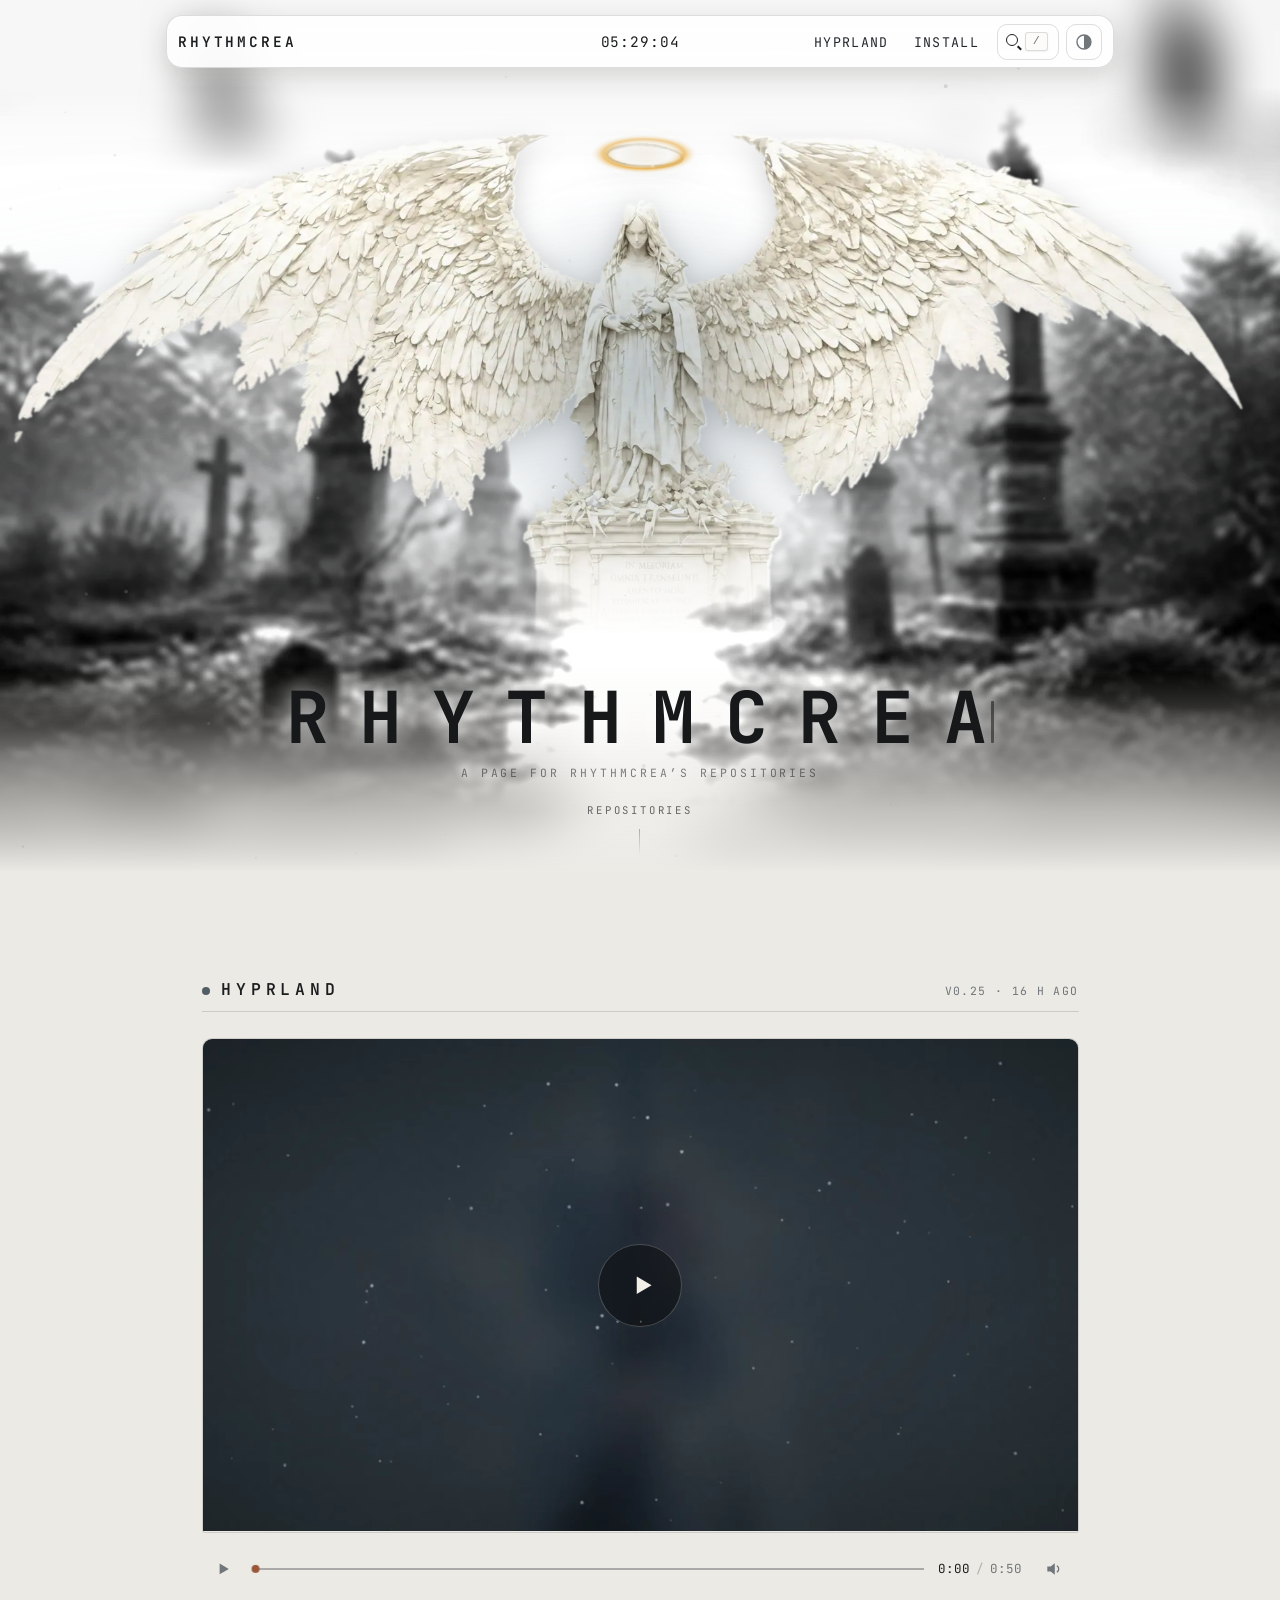
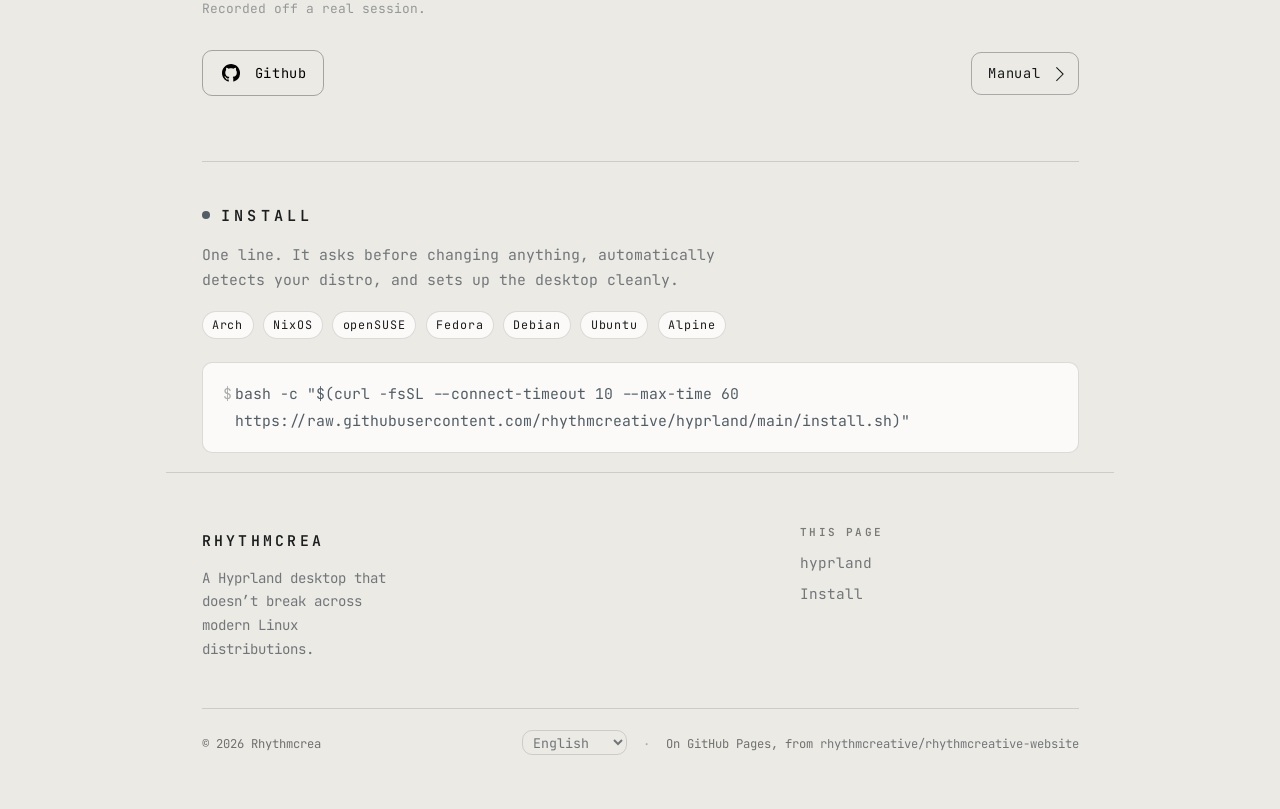
==== index.html @ deb6a38a "Configure completed roadmap milestones to initial Arch release multi-monitor rofi and quickshell" ====
<!doctype html>
<html lang="en">
<head>
<meta charset="utf-8">

<!-- Que se permite y que no, y por que.
     --
     Esta pagina no carga NADA de fuera: ni un pixel, ni una fuente, ni un
     analytics, ni un script de un tercero. Todo lo que necesita esta aqui. Por
     eso se puede cerrar del todo, que es lo que hace esta linea.

     connect-src es lo que mas hace, y antes era 'none': la pagina no podia llamar a
     nadie. Aunque alguien dejara un error manana y lograra meter codigo en ella, no
     podria mandarse tus datos ni hablar con una pagina de anuncios.

     AHORA NO ES 'none'. El buscador de Algolia necesita salir, asi que se ha abierto
     solo a los dos dominios de Algolia y no a '*'. Sigue sin poder hablar con nadie mas,
     y el unico dato que sale es lo que escribe quien esta buscando, y solo si busca.
     Lo demas —lo que se descarga, de donde— sigue siendo cero y sigue siendo de aqui.

     El script de arriba es el unico script en linea, y va con su huella, que es
     una suma del texto exacto. Si alguien anade otro script en linea, el
     navegador no lo ejecuta: no coincide. Los scripts de siempre, los de
     assets/, siguen entrando con 'self'.

     style-src lleva 'unsafe-inline' porque un par de colores de pywal se ponen
     con style="..." en linea. Es lo unico que se abre, y con lo que se abre no
     se puede ejecutar codigo: un color solo pinta. Si algun dia se ponen con
     JavaScript, esa palabra se puede quitar.

     frame-ancestors no esta porque en un <meta> el navegador lo ignora: solo
     cuenta en una cabecera HTTP, que en GitHub Pages no se puede poner. Lo de
     que nadie meta esta pagina en un iframe tiene que ir en la cabecera. -->
<!--
  connect-src estaba en 'none', que hacia que esta pagina no pudiera llamar a nadie:
  ni a un servidor de analiticas, ni a una fuente externa, ni a un buscador. Con el
  buscador de Algolia se ha abierto, pero solo a UN host: el exacto que usa el
  buscador, que se sabe porque el Application ID esta escrito en assets/buscador.js.

  Primero se puso con un comodin, *.algolia.net, para no depender de que alguien se
  acuerde de tocar la CSP al rellenar el ID. Con el ID ya puesto se ha cerrado al
  host solo. Estrecharlo no rompe nada —solo se usa ese— y deja menos sitios por los
  que pueda colarse algo, que es de lo que sirve una CSP.

  Lo que sale por esa puerta no es la pagina, es lo que escribe quien busca, y solo
  si busca. assets/buscador.js lo tiene escrito en su cabecera, sin rodeos.
-->
<meta http-equiv="Content-Security-Policy" content="default-src 'none'; script-src 'self' 'sha256-nAK7VnBp6G/vtc4ozdrEE5vGXXSnXOh21k8N/k3+oUQ='; style-src 'self' 'unsafe-inline'; img-src 'self' data:; media-src 'self'; font-src 'self'; connect-src https://0wwmdplf0w-dsn.algolia.net; form-action 'none'; base-uri 'none'; object-src 'none'">
<meta name="referrer" content="strict-origin-when-cross-origin">
<meta name="permissions-policy" content="camera=(), microphone=(), geolocation=(), payment=(), usb=(), interest-cohort=()">
<meta name="viewport" content="width=device-width, initial-scale=1, viewport-fit=cover">
<title>Rhythmcrea</title>
<meta name="description" content="RHYTHMCREA. A Hyprland desktop and everything that came out around it.">
<!-- color-scheme "dark light" no dice cual de los dos se esta usando, solo que
     los dos valen. El que vale es la propiedad CSS de mas abajo: --suelo ya lo
     lleva el cambio de tema. Con esto el navegador pinta las barras de scroll y
     los controles nativos del color que toca, que antes se quedaban oscuros con
     la pagina en blanco. -->
<meta name="color-scheme" content="dark light">
<meta name="theme-color" content="#0b0d0f">
<link rel="canonical" href="https://rhythmcrea.com/">

<!-- Para compartir el enlace. Sin esto, al mandar el enlace a Discord, Mastodon,
     Slack, Twitter o un correo no se ve NADA: ni titulo, ni texto, ni imagen.

     La URL tiene que ser ABSOLUTA. Una relativa no la resuelven.

     Estas cuatro estaban en el sitio de ejemplo del protocolo, y se dejaron asi a
     proposito hasta que se publico: mientras no hubiera dominio no habia que poner
     nada. Ya hay dominio, y por eso ya no hay ningun marcador de posicion en este
     fichero — si algum dia se busca esa cadena, tiene que dar cero resultados.

     La imagen la hace scripts/preparar-og.py con las capas de la portada, a
     1200x630, que es lo que piden los protocolos de compartir. No se descarga al
     abrir la pagina: los <meta> no son recursos, asi que no cuesta bytes. -->
<meta property="og:type"        content="website">
<meta property="og:site_name"   content="RHYTHMCREA">
<meta property="og:title"       content="RHYTHMCREA">
<meta property="og:description" content="A Hyprland desktop that doesn't break, and everything that came out around it.">
<meta property="og:url"         content="https://rhythmcrea.com/">
<meta property="og:image"       content="https://rhythmcrea.com/assets/og.jpg">
<meta property="og:image:width"  content="1200">
<meta property="og:image:height" content="630">
<meta property="og:image:alt"   content="A winged statue in a foggy cemetery, with the name RHYTHMCREA across it.">
<meta property="og:locale"      content="en">
<meta name="twitter:card"       content="summary_large_image">
<meta name="twitter:title"       content="RHYTHMCREA">
<meta name="twitter:description" content="A Hyprland desktop that doesn't break, and everything that came out around it.">
<meta name="twitter:image"      content="https://rhythmcrea.com/assets/og.jpg">
<!-- El angel es el elemento mas grande y el primero que se ve, y esta solo
     en el CSS: el navegador no lo descubre hasta que ha parseado la hoja, que
     va detras. Con la precarga empieza a bajar en cuanto ve la cabecera. -->
  <!-- El tema, ANTES de la hoja de estilos y antes de pintar.

       El script que aplica el tema estaba al final del body, con el resto. Eso
       significa que el navegador pinta primero la pagina en oscuro y luego la
       cambia a claro: un destello blanco en cada recarga de quien tenga el tema
       claro guardado, que es justo lo que se nota al recargar.

       Aqui, en la cabecera y sin esperar a la hoja, se lee la misma clave y se
       pone la misma clase en el elemento html. Cuatro lineas, ningun script
       externo, y es lo unico que hace falta para que no haya ni un fotograma en
       el tema equivocado.

       Va antes del <link> de la hoja a proposito: si el navegador ya tiene el CSS
       en cache, ponerlo despues seria lo mismo, pero si no lo tiene, este bloque
       se ejecuta mientras la hoja se descarga y gana. La clave y la clase tienen
       que coincidir con las de app.js; si se cambia una, hay que cambiar las dos. -->

<script>
  try {
    /* El tema, aqui en la cabecera y antes de la hoja, para que este puesto
       antes del primer pintado. Si no, hay un fotograma en el contrario en cada
       recarga, que es justo lo que se nota al recargar con el tema claro
       guardado.

       La estructura es la del script de omarchy.org, y lo que importa es el ORDEN
       de los pasos:

         1. LEER lo guardado, con su propio try. Puede fallar —modo privado, un
            iframe sin permisos, algun file://— y no debe arrastrar al resto.
         2. VALIDAR contra los tres valores buenos. Uno raro no vale: si se
            acepta, el boton puede acabar marcando un modo que el <html> no tiene,
            con la pagina clara y el boton diciendo "automatico".
         3. DECIDIR el color con matchMedia, que NO necesita almacenamiento. Este
            es el paso que antes no podia llegar a ejecutarse: la lectura del
            storage estaba dentro del mismo try que el resto, asi que si fallaba
            se iba todo y la pagina se quedaba sin tema puesto. Con el storage
            bloqueado, la pagina salia con el oscuro del CSS y el boton con el
            icono de automatico: dos verdades distintas en la misma pantalla.
         4. GUARDAR lo resuelto, con su propio try, para que la proxima carga y
            app.js esten de acuerdo.
         5. En el catch de fuera, un valor por defecto y no un comentario vacio. */
    var modo = "auto";
    try { modo = localStorage.getItem("rhythm-crea-tema"); } catch (e) { /* sin storage */ }
    if (["auto", "claro", "negro"].indexOf(modo) < 0) modo = "auto";

    var claro = modo === "claro"
             || (modo === "auto" && !!(window.matchMedia &&
                 matchMedia("(prefers-color-scheme: light)").matches));
    if (claro) document.documentElement.classList.add("claro");
    /* El modo va tambien como atributo. El icono del boton depende de los tres
       modos y con la clase sola no hay forma de distinguir "automatico en oscuro"
       de "negro elegido a mano": se ven igual pero se portan distinto. */
    document.documentElement.setAttribute("data-tema", modo);
    try { localStorage.setItem("rhythm-crea-tema", modo); } catch (e) { /* sin storage */ }

    /* El preload del angel. Se CREA aqui en vez de poner un <link> fijo, porque
       hay dos imagenes, una por tema, y un solo preload solo puede poner una: con
       la fija se descargaba siempre la oscura y en tema claro eran 120 KB que no
       se pintan mientras la que si se pinta llegaba tarde. El aviso del navegador
       lo decia —"preloaded but not used"—, que es como se encontro.

       Y al crearlo desde aqui, que va antes de la hoja, adelanta el angel: empieza
       a bajar mientras se descarga el CSS, en vez de despues. */
    try {
      if (!/manual(\.html)?$/.test(location.pathname)) {
        var a = document.createElement("link");
        a.rel = "preload"; a.as = "image"; a.fetchPriority = "high";
        a.href = claro ? "assets/angel-claro.webp" : "assets/angel-oscuro.webp";
        document.head.appendChild(a);
      }
    } catch (e) { /* sin DOM: el angel se pedira con la hoja */ }
    /* El diccionario del idioma, adelantado. Sin esto el fichero de la lengua
       no empieza a bajar hasta que i18n.js se ejecuta al final del <body>: con la
       red lenta se ve primero la pagina en ingles y luego el cambiazo. Creandolo
       aqui, que va antes de la hoja, baja en paralelo con el CSS y cuando i18n.js
       lo pide ya esta en cache.

       Solo si no es ingles: en ingles no hay fichero que traer, la pagina ya esta
       escrita en ingles. Y el valor se limpia con la misma expresion que usa
       i18n.js, para que un parametro raro no acabe en un href. La clave tiene que
       coincidir con la de i18n.js; si se cambia una, hay que cambiar las dos. */
    try {
      var mu = /[?&]lang=([a-zA-Z-]{2,5})/.exec(location.search || "");
      var ml = mu ? mu[1] : null;
      if (!ml) { try { ml = localStorage.getItem("rhythm-crea-idioma"); } catch (e) { /* sin storage */ } }
      if (ml && ml !== "en" && /^[a-z-]{2,5}$/.test(ml)) {
        var l = document.createElement("link");
        l.rel = "preload"; l.as = "script";
        l.href = "data/lang-" + ml + ".js";
        document.head.appendChild(l);
      }
    } catch (e) { /* sin DOM: el diccionario llegara cuando lo pida i18n.js */ }
  } catch (e) {
    /* Si ha petado algo de lo de arriba —que no deberia, porque cada paso va
       protegido por su propio try— el <html> se queda sin tema y la pagina sale
       con el del CSS, que es el oscuro. Se pone uno por defecto para que la pagina
       y el boton no acaben diciendo cosas distintas. */
    document.documentElement.setAttribute("data-tema", "auto");
  }
</script>
  <!-- El angel NO se precarga aqui sino en el script del tema, mas arriba. Hay
       dos imagenes, una por tema, y un solo preload solo puede poner una: con la
       fija se descargaba siempre la oscura y en tema claro eran 120 KB que no se
       pintan mientras la que si se pinta llegaba tarde. El script crea el link
       del que toca, y de paso lo adelanta a antes de la hoja. -->
  <!-- El poster del clip, precargado. Son 23 KB y es lo primero que deberia
       verse en la seccion de hyprland, pero hasta que el navegador decide
       pedirlo —que es cuando pinta el <video>— el hueco sale vacio.
       Medido el 2026-10-04 con la red a 400 kbit: entre que aparece el
       reproductor y que se ve el cartel pasan casi dos segundos de rectangulo
       vacio. Con el preload, el cartel esta ahi desde el principio.
       Sin fetchpriority a proposito: la portada compite por el ancho de banda
       con el angel y con la hoja, y este no es el elemento mas importante de
       la pagina. Es el segundo. -->
  <link rel="preload" as="image" href="assets/hyprland-poster.webp">
  <link rel="preload" as="font" href="assets/fuentes/jetbrains-var.woff2" type="font/woff2" crossorigin>
<link rel="stylesheet" href="assets/style.css">
<link rel="stylesheet" href="assets/buscador.css">
<!-- El icono de la pestana. Es el halo de la cabeza del angel, que es el motivo
     que la pagina ya comparte con la barra: un anillo de oxido sobre el suelo
     oscuro. Antes era un punto suelto, que era un placeholder de los primeros
     dias y no significaba nada.

     Va en un data URI y no en un fichero aparte para no pedir una peticion mas:
     el icono se ve en la pestana antes de que la pagina haya descargado nada, y
     a 16 px un SVG se lee mejor que un PNG de 16. Probado a 16 y a 32 px con
     rsvg-convert. -->
<link rel="icon" href="data:image/svg+xml,%3Csvg xmlns='http://www.w3.org/2000/svg' viewBox='0 0 32 32'%3E%3Crect width='32' height='32' rx='9' fill='%230b0d0f'/%3E%3Ccircle cx='16' cy='16' r='8' fill='none' stroke='%23ba5f44' stroke-width='4.5'/%3E%3C/svg%3E">
</head>
<body>
<div class="linea-progreso" id="linea-progreso" aria-hidden="true"></div>

<!-- Enlace de salto. Es lo primero que hay en el DOM y esta oculto hasta que le
     llega el foco por el teclado, que es justo cuando hace falta: saltar la barra
     y el angel entero para llegar al contenido. En un movil con barra fija encima
     del todo, el tabulador se para en cuatro cosas que no llevan a ninguna parte
     antes de llegar a nada util. -->
<a class="saltar" href="#contenido">Skip to content</a>

<!-- La barra. -->
<div class="barra-z">
  <!-- Tres zonas: el nombre a la izquierda y solo, el reloj en el medio, los
       enlaces a la derecha. El reloj va en una columna propia del grid para que
       quede centrado de verdad, y no "mas o menos" centrado segun lo que
       mida cada lado. -->
  <div class="isla" tabindex="0" aria-label="Navigation">
    <div class="izq">
      <a class="rotulo rotulo-enlace" href="#campo">Rhythmcrea</a>
    </div>
    <span class="reloj" id="reloj">--:--:--</span>
    <!-- La zona derecha: los enlaces y el interruptor. Van en un div porque el
         grid de la barra es de tres columnas (1fr auto 1fr) y el reloj tiene que
         seguir cayendo en la del medio. Con el boton como cuarto hijo suelto, el
         reloj se desplazaba de sitio.

         Y el boto va FUERA del nav a proposito: dentro, el display:none que el nav
         recibe por debajo de 620 px se lo llevaba por delante, y en un movil no
         habia forma de cambiar de tema. -->
    <div class="der">
      <nav>
        <a href="#hyprland">hyprland</a>
        <a href="#instalar">install</a>
      </nav>
      <button class="interruptor" id="interruptor" type="button"
              aria-pressed="false" title="Switch to the light theme">
        <!-- Iconos del mismo set, para que pesen lo mismo. El de la luna que
             habia antes no estaba centrado en su caja de 24x24: la dibujaba
             descentrada, y con el contenedor centrado se notaba el medio pixel
             de desvio. -->
        <!-- El icono del modo automatico: un circulo con medio relleno, el signo
             clasico de "contraste". Es el mismo trazo que los otros dos —1.7 de
             grosor, sin relleno, extremos redondos— para que los tres pesen lo
             mismo al girar. Va el primero porque es el estado por defecto. -->
        <svg class="ic ic-auto" viewBox="0 0 24 24" aria-hidden="true"
             fill="none" stroke="currentColor" stroke-width="1.7"
             stroke-linecap="round" stroke-linejoin="round">
          <circle cx="12" cy="12" r="8.4"/>
          <path d="M12 3.6a8.4 8.4 0 0 1 0 16.8Z" fill="currentColor" stroke="none"/>
        </svg>
        <svg class="ic ic-luna" viewBox="0 0 24 24" aria-hidden="true"
             fill="none" stroke="currentColor" stroke-width="1.7"
             stroke-linecap="round" stroke-linejoin="round">
          <path d="M12 3a6 6 0 0 0 9 9 9 9 0 1 1-9-9Z"/>
        </svg>
        <svg class="ic ic-sol" viewBox="0 0 24 24" aria-hidden="true"
             fill="none" stroke="currentColor" stroke-width="1.7"
             stroke-linecap="round" stroke-linejoin="round">
          <circle cx="12" cy="12" r="4"/>
          <path d="M12 2v2M12 20v2M4.93 4.93l1.41 1.41M17.66 17.66l1.41 1.41
                   M2 12h2M20 12h2M6.34 17.66l-1.41 1.41M19.07 4.93l-1.41 1.41"/>
        </svg>
        <span class="sr">Switch theme</span>
      </button>
    </div>
  </div>
</div>

<main id="contenido">

<!-- El campo: la foto deshecha en capas que se mueven a distinta velocidad. -->
<section class="campo" id="campo">
  <div class="escena" id="escena">
    <div class="respaldo" aria-hidden="true"></div>
    <!-- Las cuatro capas dentro de una caja. La caja es JUSTO el rectangulo de
         la foto, y su mascara se lleva los doce pixeles de arriba y de abajo, con
         lo que la foto no corta en seco contra el respaldo, que esta
         desenfocado y va mas claro. -->
    <div class="capas" id="capas">
      <div class="capa fondo"    data-hondo="0.6"></div>
      <div class="capa angel"    data-hondo="1.5"></div>
      <!-- El aro, en su propia imagen y solo con la parte del anillo: es lo que
           se enciende al pinchar. Va con data-hondo 1.5, el mismo que el angel,
           para que se mueva pegado a la cabeza y no se quede mientras las capas
           de al lado se separan. Lo hace scripts/preparar-angel.py. -->
      <div class="capa aro"      data-hondo="1.5"></div>
      <div class="capa velo"     data-hondo="3.4"></div>
      <div class="capa frente"   data-hondo="5.2"></div>
    </div>
    <div class="halo" id="halo" aria-hidden="true"></div>
    <div class="luz"   id="luz"  aria-hidden="true"></div>
    <canvas class="motas" id="motas" aria-hidden="true"></canvas>
  </div>

  <div class="cartel">
    <!-- El cursor va DENTRO del h1 y no al lado. Es lo que hace omarchy.org con su
         wordmark, y no es un detalle: un cursor pegado al final del texto es la
         señal de que la pagina se esta "escribiendo", y si va fuera del titular se
         lee como un adorno suelto. aria-hidden porque no aporta nada a quien no lo
         ve: el nombre ya esta entero en el h1 para el lector de pantalla.
         Con prefers-reduced-motion el CSS lo quita entero (display: none), y con
         el reduced-motion del sistema el cursor es justo lo primero que sobra. -->
    <h1 class="nombre">RHYTHMCREA<span class="cursor" aria-hidden="true"></span></h1>
    <p class="bajo">a page for rhythmcrea&#8217;s repositories</p>
    <button class="bajar" id="bajar" type="button">repositories <i></i></button>
  </div>
</section>

<!-- Hyprland. Lo unico que hay, con su seccion entera. -->
<section class="cola seccion" id="hyprland">
  <div id="hyprland-caja">
<div class="cabecera-seccion"><span class="punto-mini"></span><h2>hyprland</h2><span class="meta">v0.25  ·  16 h ago</span></div><figure class="clip"><div class="escena-clip"><video id="clip-hyprland" width="1280" height="720" poster="assets/hyprland-poster.webp" preload="none" playsinline  data-desde="5" loop aria-label="hyprland, the desktop"><source data-src="assets/hyprland-demo.webm" type="video/webm"><source data-src="assets/hyprland-demo.mp4" type="video/mp4">This browser cannot play the clip. It is 50 seconds of the desktop: the launcher, the control centre and the end.</video><button class="clip-play" type="button" data-play="clip-hyprland" aria-label="Reproducir el clip"><svg viewBox="0 0 24 24" aria-hidden="true"><path d="M8 5.5v13l11-6.5-11-6.5Z" fill="currentColor"/></svg></button></div><div class="clip-barra"><button class="clip-btn" type="button" data-accion="play" aria-label="Reproducir"><svg viewBox="0 0 24 24" aria-hidden="true" class="ico-play"><path d="M8 5.5v13l11-6.5-11-6.5Z" fill="currentColor"/></svg><svg viewBox="0 0 24 24" aria-hidden="true" class="ico-pausa"><path d="M8 5h3v14H8zM13 5h3v14h-3z" fill="currentColor"/></svg></button><div class="clip-pista" role="slider" tabindex="0" aria-label="Posicion" aria-valuemin="0" aria-valuemax="100" aria-valuenow="0"><span class="clip-barra-rota"></span><span class="clip-mando"></span></div><span class="clip-tiempo"><b class="clip-actual">0:00</b><i>/</i><span class="clip-total">--:--</span></span><div class="clip-vol"><button class="clip-btn" type="button" data-accion="mute" aria-label="Quitar el sonido"><svg viewBox="0 0 24 24" aria-hidden="true" class="ico-son"><path d="M4 9v6h4l5 4V5L8 9H4Z" fill="currentColor"/><path d="M16 8.5a4.5 4.5 0 0 1 0 7" fill="none" stroke="currentColor" stroke-width="1.6" stroke-linecap="round"/></svg><svg viewBox="0 0 24 24" aria-hidden="true" class="ico-mudo"><path d="M4 9v6h4l5 4V5L8 9H4Z" fill="currentColor"/><path d="m16 9 5 6M21 9l-5 6" stroke="currentColor" stroke-width="1.6" stroke-linecap="round"/></svg></button><div class="clip-pista clip-vol-pista" role="slider" tabindex="0" aria-label="Volumen" aria-valuemin="0" aria-valuemax="100" aria-valuenow="100"><span class="clip-barra-rota"></span><span class="clip-mando"></span></div></div></div><figcaption class="nota-dato">Recorded off a real session.</figcaption></figure><div class="acciones-seccion"><a class="b b-gh" href="https://github.com/rhythmcreative/hyprland" target="_blank" rel="noopener"><span class="marca" aria-hidden="true"><svg viewBox="0 0 16 16" fill="currentColor"><path d="M8 0C3.58 0 0 3.58 0 8c0 3.54 2.29 6.53 5.47 7.59.4.07.55-.17.55-.38 0-.19-.01-.82-.01-1.49-2.01.37-2.53-.49-2.69-.94-.09-.23-.48-.94-.82-1.13-.28-.15-.68-.52-.01-.53.63-.01 1.08.58 1.23.82.72 1.21 1.87.87 2.33.66.07-.52.28-.87.51-1.07-1.78-.2-3.64-.89-3.64-3.95 0-.87.31-1.59.82-2.15-.08-.2-.36-1.02.08-2.12 0 0 .67-.21 2.2.82.64-.18 1.32-.27 2-.27s1.36.09 2 .27c1.53-1.04 2.2-.82 2.2-.82.44 1.1.16 1.92.08 2.12.51.56.82 1.27.82 2.15 0 3.07-1.87 3.75-3.65 3.95.29.25.54.73.54 1.48 0 1.07-.01 1.93-.01 2.2 0 .21.15.46.55.38A8.01 8.01 0 0 0 16 8c0-4.42-3.58-8-8-8Z"/></svg></span>Github</a><a class="b b-flecha" href="manual.html"><span>Manual</span><i aria-hidden="true"></i></a></div><div class="instalar" id="instalar"><h3 class="instalar-titulo">Install</h3><p class="instalar-texto">One line. It asks before changing anything, automatically detects your distro, and sets up the desktop cleanly.</p><div class="distros-soportadas" aria-label="Supported distributions"><span class="chip-distro">Arch</span><span class="chip-distro">NixOS</span><span class="chip-distro">openSUSE</span><span class="chip-distro">Fedora</span><span class="chip-distro">Debian</span><span class="chip-distro">Ubuntu</span><span class="chip-distro">Alpine</span></div><div class="comando instalar-cmd"><code>bash -c &quot;$(curl -fsSL --connect-timeout 10 --max-time 60 https://raw.githubusercontent.com/rhythmcreative/hyprland/main/install.sh)&quot;</code><button class="copiar" type="button" data-copiar="bash -c &quot;$(curl -fsSL --connect-timeout 10 --max-time 60 https://raw.githubusercontent.com/rhythmcreative/hyprland/main/install.sh)&quot;">copy</button></div></div>
  </div>








</section>

</main>

<!-- El pie es el menu. En la barra solo caben cuatro cosas, y en un movil
     caben dos: sin esto, en el movil no habia ninguna manera de llegar a
     ningun sitio. Aqui esta todo, siempre. -->
<footer class="cola pie-menu" id="fuera">
  <div class="marca-menu">
    <a class="rotulo-menu" href="#campo">Rhythmcrea</a>
    <p>A Hyprland desktop that doesn&#8217;t break across modern Linux distributions.</p>
  </div>

  <!-- Esta pagina. Solo lo que hay dentro: hyprland, que es donde esta el
       reproductor y los botones, y Install, que es la unica salida de la
       pagina hacia fuera. Se quito el enlace "top", que estaba de mas: el logo de
       arriba ya hace eso, y volver al principio desde el final es pulsar Inicio. -->
  <nav class="col-menu" aria-label="This page">
    <h3>THIS PAGE</h3>
    <a href="#hyprland">hyprland</a>
    <a href="https://github.com/rhythmcreative/hyprland" target="_blank" rel="noopener">Install</a>
  </nav>



    <!-- La linea de abajo: el copyright a la izquierda y de donde sale la pagina a
         la derecha. Los dos lados van en el mismo <div> y el space-between del flex
         los separa, asi que no hacen falta clases ni columnas para ponerlos a su
         sitio.

         Lo de "On GitHub Pages, from rhythmcreative/rhythmcreative-website" es de
         donde sale de verdad: el sitio es estatico, lo compila GitHub Pages, y el
         repo esta abierto. Va aqui y no en la columna de la marca porque es de
         donde viene, no del autor.

         El repo se llama `rhythmcreative-website` y no `rhythm-site`. Lo segundo es
         el nombre de la carpeta de este ordenador, que no tiene nada que ver: el
         enlace va al repo de verdad, y por eso el texto va con el nombre entero y
         no con una abreviatura.

         El bloque de creditos de antes, "Static files, no build, no framework.
         Served by GitHub Pages.", no vuelve: decia casi lo mismo dos veces, y esta
         linea ya lo dice. -->
    <div class="pie-fin">
      <span class="pie-fin-izq">&copy; 2026 Rhythmcrea</span>
      <span class="pie-fin-der"><span id="idiomas" class="idiomas"></span> <span class="idiomas-sep">·</span> On GitHub Pages, from <a href="https://github.com/rhythmcreative/rhythmcreative-website" target="_blank" rel="noopener">rhythmcreative/rhythmcreative-website</a></span>
    </div>
</footer>

<script src="data/github.js" defer></script>
<script src="assets/hyprland.js" defer></script>
<script src="assets/capa-datos.js" defer></script>
<script src="assets/capa.js" defer></script>
<script src="assets/i18n.js" defer></script>
<script src="assets/app.js" defer></script>
<script src="data/buscador-local.js" defer></script>
<script src="assets/buscador.js" defer></script>
</body>
</html>
---- assets/style.css ----
/* ─────────────────────────────────────────────────────────────────────────────
   Rhythmcrea

   La barra, una foto deshecha en capas, y los repos.

   La foto es la del angel. La parte scripts/preparar-angel.py la separa en
   cuatro: la hierba de delante, la niebla, la figura con las alas, y la escena
   de atras sin la figura. Cada capa se mueve con el raton a una velocidad
   distinta, y de ahi sale la profundidad.

   Los colores son los tuyos, de pywal: --suelo 0b0d0f, --hielo 99bac9,
   --oxido ba5f44. La fuente, JetBrains Mono, la de tu sistema.
   ───────────────────────────────────────────────────────────────────────────── */

@font-face {
  font-family: "JetBrains Mono";
  src: url("fuentes/jetbrains-var.woff2") format("woff2-variations"),
       url("fuentes/jetbrains-var.woff2") format("woff2");
  font-weight: 100 800;
  font-display: swap;
}

:root {
  /* Lo que le dice al navegador de que color pintar las barras de scroll, los
     controles nativos y el fondo del canvas. Sin esto se quedan en oscuro con el
     tema claro, que es justo cuando mas canta. Va con el cambio de tema. */
  color-scheme: dark;
  --suelo:    #07090b;
  --cristal:  rgba(16, 21, 25, 0.80);
  /* El cristal de la barra va un punto mas opaco que el general, y los enlaces de
     su nav un punto mas claros. Las dos cosas van juntas por una razon: con el
     desenfoque puesto, el fondo de la barra deja pasar mas luz que antes (0.84 en
     vez de 0.92), y --gris se queda en 2.69:1, por debajo de lo que se puede leer.
     Medido sobre el pixel mas claro que hay detras de la barra, que es el cielo de
     las alas:
         0.80 con --gris              2.69:1   no se lee
         0.84 con --enlace-barra      4.58:1   lo que lleva ahora
         0.92 con --gris              3.98:1   el color de antes tampoco llegaba
     El nombre y el reloj, con --hielo, se quedan en 5.3:1 y no ha hecho falta
     tocarlos. */
  --cristal-barra: rgba(16, 21, 25, 0.84);
  --enlace-barra:  #85a2af;
  --cristal-opaco: rgba(13, 17, 20, 0.92);
  --hielo:    #99bac9;
  --oxido:    #ba5f44;
  --azul-1:   #304f79;
  --azul-3:   #3b748e;
  --azul-4:   #417d97;
  --gris:     #6b828c;
  --linea:      rgba(153, 186, 201, 0.14);
  --linea-alta: rgba(153, 186, 201, 0.30);
  /* Los dos polvos, solo los tres canales: la opacidad la pone cada particula.
     --ceniza es la que flota por la escena y --chispa la de la rafaga del clic.
     No pueden ser lo mismo: en claro la flotante tiene que ser un susurro o el
     papel blanco se llena de motas, y la chispa tiene que verse. */
  --ceniza: 206, 222, 231;
  --chispa: 244, 250, 254;
  /* Los topes de las dos animaciones van aqui y no en los keyframes. Estaban
     fijos (0.42/0.72 y 0.5/1) y el keyframe gana sobre la regla del tema, asi
     que en claro el halo respiraba a 0.72 con mix-blend-mode: multiply, que no
     es iluminar: es oscurecer. Cada tema pone los suyos y la animacion los lee.
     Ojo: si uno de los dos falta, el keyframe entero se queda invalido y el
     opacity cae al valor inicial, que es 1 — el bloom entero a tope. */
  --halo-min: 0.50;
  --halo-max: 0.82;
  /* El aro NO va en tema oscuro. A cero, aqui y en el pico: con los dos a cero el
     keyframe del pinchazo sale plano y pinchando tampoco enciende nada. Si el
     pico tuviera valor propio, la animacion (que gana a cualquier declaracion
     normal) lo volveria a encender un ratito.
     Ver la nota de .aro, que explica por que el aro va solo en el tema claro. */
  --aro-min: 0;
  --aro-alto: 0;
  --f: "JetBrains Mono", ui-monospace, SFMono-Regular, Menlo, monospace;
  --r: 10px;
  --r-isla: 16px;
  /* El ancho del contenido. Antes 1120 px fijos, que en una pantalla de 4K
     ocupa el 27% y deja la pagina en una tira estrecha en mitad de la nada.
     Ahora crece con la pantalla y se para en 1640, que es donde mas grande se
     ve bien de leer. El min de 330 es para que en un movil de 360 no se salga. */
  --ancho: clamp(330px, 74vw, 1640px);
  /* Niebla de los bordes de fondo.webp, medida en preparar-angel.py. Es lo que
     rellena las franjas cuando la figura no llena la pantalla. */
  --niebla: #545c64;
}

*, *::before, *::after { box-sizing: border-box; }
/* El tamano de la raiz. Todo lo demas esta en rem, asi que esto decide si la
   pagina se lee en un movil o en un 4K. Antes eran 16 px fijos y el cuerpo se
   quedaba en 13.8 px en cualquier parte: en 2560x1440 y en 3840x2160 era
   ilegible, no pequeno, ilegible.

   El minimo era 15 px, y aqui esta lo que pasaba: con el liquido en 0.5vw + 10, la
   raiz se queda en 15 px en TODO lo que va de 0 a 1000 px de ancho. O sea que en
   un movil de 360 el texto corriente caia a 11,1 px y el rotulo mas pequeno a 8,2.
   Todo el sitio estaba medido con una raiz de 17 a 21 px —la de un monitor— y en
   el movil no habia compensacion ninguna.

   Por eso el minimo sube a 19 px. En movil el texto corriente pasa de 11,1 a
   14,1 px y el rotulo mas pequeno de 8,2 a 10,5. A 1440 la raiz era 17,2 y ahora
   es 19: un 10% mas, que tambien es una mejora. A partir de 1920 el liquido manda
   y no cambia nada: 19,6 y 21 px, igual que antes. */
html { font-size: clamp(19px, 0.5vw + 10px, 21px); }
@media (prefers-reduced-motion: reduce) { html { scroll-behavior: auto; } }

body {
  margin: 0;
  background: var(--suelo);
  color: var(--hielo);
  font: 400 0.86rem/1.7 var(--f);   /* 12.9 px en movil, 18 px en 4K */
  -webkit-font-smoothing: antialiased;
}
a { color: inherit; text-decoration: none; }
h1, h2, h3, p, dl, dd, dt { margin: 0; }
button { font: inherit; color: inherit; background: none; border: 0; padding: 0; }
a:focus-visible, button:focus-visible, .escena:focus-visible {
  outline: 1px solid var(--oxido); outline-offset: 3px; border-radius: var(--r);
}
::selection { background: var(--oxido); color: var(--suelo); }

/* Barras de scroll sutiles estilo omarchy */
::-webkit-scrollbar { width: 8px; height: 8px; }
::-webkit-scrollbar-track { background: transparent; }
::-webkit-scrollbar-thumb {
  background: rgba(153, 186, 201, 0.18);
  border-radius: 999px;
}
::-webkit-scrollbar-thumb:hover { background: rgba(153, 186, 201, 0.32); }
html.claro ::-webkit-scrollbar-thumb { background: rgba(20, 22, 24, 0.16); }
html.claro ::-webkit-scrollbar-thumb:hover { background: rgba(20, 22, 24, 0.28); }

kbd {
  font-family: var(--f);
  font-size: 0.78em;
  background: var(--cristal-opaco);
  border: 1px solid var(--linea);
  border-bottom: 2px solid var(--linea-alta);
  border-radius: 4px;
  padding: 0.1em 0.38em;
  color: var(--hielo);
  box-shadow: 0 1px 2px rgba(0, 0, 0, 0.18);
}
html.claro kbd {
  background: #ffffff;
  border-color: rgba(20, 22, 24, 0.14);
  border-bottom-color: rgba(20, 22, 24, 0.30);
  color: #1b1d1f;
  box-shadow: 0 1px 2px rgba(0, 0, 0, 0.06);
}

.cola { max-width: var(--ancho); margin: 0 auto;
        padding: 0 clamp(1rem, 0.5rem + 2vw, 2rem); }

/* En movil la caja se abre.
   --ancho tiene un minimo de 330 px que esta puesto para que en un monitor
   grande el contenido no se haga una tira. En un movil ese minimo gana siempre:
   a 320, 360, 390 y 430 de pantalla el contenido medía EXACTAMENTE lo mismo,
   292 px, porque el 330 del clamp mas el padding de .cola se comian 68 px de
   los 360. El video de 1280x720 salia de 292 x 164, y con el margen del contenu
   atado a un ancho fijo la pagina no respiraba: se veia ajustada.

   Aqui el ancho maximo se quita y el margen lo pone el padding, que es lo que
   tiene que hacerlo. */
@media (max-width: 700px) {
  .cola { max-width: none; padding-left: 0.7rem; padding-right: 0.7rem; }
}

/* ══ LA BARRA ══════════════════════════════════════════════════════════════ */

.barra-z { position: fixed; top: 0; left: 0; right: 0; z-index: 40;
           padding: 0.8rem 1rem 0; pointer-events: none; }

.isla {
  pointer-events: auto;
  /* Tres columnas: minmax(0, 1fr) · auto · minmax(0, 1fr). El reloj va en la del
     medio y las de los lados se reparten el resto, de modo que el reloj queda en
     el centro tanto si la izquierda es mas larga como la derecha. Con flex y un
     margen automatico se descuadra en cuanto uno de los lados crece.

     Y con minmax(0, 1fr) y no con 1fr a secas, que es lo que hace que la promesa
     se cumpla SIEMPRE. Un 1fr tiene como minimo automatico su min-content: si el
     contenido de la derecha no cabe en la mitad que le toca, la pista se hincha
     hasta que quepa, las dos dejan de medir igual y el reloj se desplaza. Medido
     a 360 px: pistas de 117.39 y 122.47, con el reloj 3 px fuera de sitio. Con
     minmax(0, ...) las dos pistas miden siempre lo mismo, y si algo no cabe se
     sale en vez de descuadrar el reloj.

     Para que eso no llegue a pasar, los breakpoints quitan enlaces antes de que
     la zona derecha se pase de su mitad. */
  display: grid; grid-template-columns: minmax(0, 1fr) auto minmax(0, 1fr);
           align-items: center;
  max-width: var(--ancho); margin: 0 auto;
  /* La barra lleva cristal y desenfoque de fondo DESDE EL PRIMER PIXEL, y no solo
     al bajar. Se probo al reves —arriba sin fondo y con el cristal apareciendo al
     pasar de 24 px de scroll, que es lo que hace omarchy.org— y aqui no es lo que
     hacia falta: en la portada el nombre va contra el fondo del heroe, y con la
     barra sin cristal el texto compite con las alas justo en la imagen buena. Con
     el fondo puesto desde el principio el nombre se lee igual de bien se este
     donde se este, que es lo unico que importa.

     Con el cristal puesto de continuo, el fondo y el color de los enlaces van en
     sus propias variables, --cristal-barra y --enlace-barra, y estan medidos para
     esto. Sin fondo no harian falta; con fondo de siempre si. La nota de esas dos,
     en :root, tiene los numeros: con --gris a 0.80 los enlaces se quedan en
     2.69:1, por debajo de lo que se lee.

     Lo que no se anima es el fondo, y a proposito: no cambia nunca, y una
     transicion para algo que no se mueve solo anade retardo al primer pintado de la
     pagina. La que si hay, la del transform, es la de cuando la barra se esconde
     sola. */
  background: var(--cristal-barra);
  backdrop-filter: blur(10px) saturate(1.3);
  -webkit-backdrop-filter: blur(10px) saturate(1.3);
  border: 1px solid var(--linea);
  border-radius: var(--r-isla);
  padding: 0.4rem 0.55rem;
  box-shadow: 0 8px 30px rgba(0, 0, 0, 0.45);
  transition: transform 0.4s cubic-bezier(0.22, 1, 0.36, 1);
}


  /* Sin soporte de backdrop-filter, --cristal se queda a 0.80 y el fondo deja el
     texto con el contraste corto contra la foto de las alas. Se vuelve al opaco,
     que es lo que lleva usando la barra desde siempre. */
  @supports not ((backdrop-filter: blur(1px)) or (-webkit-backdrop-filter: blur(1px))) {
    .isla { background: var(--cristal-opaco); }
  }



/* El punto de la temperatura se fue de la barra: sobra a la izquierda del todo,
   con su aro, y la temperatura ya se enseña en el halo, que es donde el color
   significa algo. Queda en capa.js, que lo pinta en el halo. */

.isla .izq { justify-self: start; display: flex; align-items: center; gap: 0.5rem;
             min-width: 0; }
.isla .rotulo { font: 600 0.76rem/1 var(--f); letter-spacing: 0.2em;
                text-transform: uppercase; color: var(--hielo); padding-left: 0.15rem;
                white-space: nowrap; }
/* El nombre, cuando es un enlace.
   --
   En la portada esto es un <span> y no tiene que hacer nada. En el manual es un
   enlace a la portada, y hasta ahora no tenia NI UNA regla: la clase
   .rotulo-enlace estaba en el HTML sin existir en el CSS. Medido con el raton
   encima: mismo color, fondo transparente y una caja de 14 px de alto, o sea que
   se pulsaba sin que se notara nada.
   Lo de al lado, el enlace "home", si cambia: fondo rgba(153,186,201,0.09) y las
   esquinas redondeadas. Esto es lo mismo, con el mismo color y la misma opacidad,
   para que la barra se comporte igual de izquierda a derecha.
   --
   La caja pasa de 14 a 28 px de alto porque un enlace de 14 px no se acierta con
   el dedo ni con el raton: el alto de la barra es 41 y el enlace ocupa un
   tercio. Con el relleno negativo el texto no se mueve de sitio. */
.isla .rotulo-enlace {
  display: flex; align-items: center;
  height: 28px;
  padding: 0 0.6rem;
  margin-left: -0.6rem;
  border-radius: var(--r);
  text-decoration: none;
  transition: color 0.2s, background 0.2s;
}
/* El aviso son las LETRAS, no el fondo.
   --
   Pedido tal cual: al pasar por encima se iluminan las letras. Antes el aviso era
   el fondo, con la caja entera encendida como un boton mas, y las letras quietas.
   Ahora el color del texto es lo que cambia, y el fondo solo acompana con un gris
   muy claro para que el enlace se note como una zona pulsable sin echar mas luz de la cuenta.

   En oscuro el nombre es --hielo, un azul apagado (#99bac9). Iluminar es subirle
   el brillo hasta blanco puro, que son 8,6:1 de contraste, medido.

   En claro --hielo ya es casi negro (#1b1d1f) y no tiene arriba donde subir: poner
   blanco ahi era justo el fallo de antes, medido, el nombre se ponia
   rgb(255,255,255) sobre crema y desaparecia en el momento de pulsarlo. Asi que
   en claro "iluminar" es lo contrario, oscurecer: de #1b1d1f a negro puro, que
   pasa de 14,1:1 a 17,4:1. Las dos direcciones tienen contraste medido y en las
   dos se nota. */
.isla .rotulo-enlace:hover { background: rgba(153, 186, 201, 0.07); color: #fff; }
html.claro .isla .rotulo-enlace:hover { background: rgba(0, 0, 0, 0.06);
                                        color: #000; }
/* Y al pulsar, un paso mas. Sin esto el dedo no nota el momento exacto del clic:
   entra y sale el hover y no hay ningun cambio en el instante de apretar. */
.isla .rotulo-enlace:active { background: rgba(153, 186, 201, 0.14); color: #fff;
                              transition-duration: 0.06s; }
html.claro .isla .rotulo-enlace:active { background: rgba(0, 0, 0, 0.11); color: #000; }
.isla .rotulo-enlace:focus-visible { outline: 2px solid var(--azul-4);
                                    outline-offset: 1px; border-radius: var(--r); }
/* Con reduced-motion no hay transicion que recortar: el cambio de color es
   instantaneo y ya esta, pero la transicion se apaga para no mover el fondo. */
@media (prefers-reduced-motion: reduce) {
  .isla .rotulo-enlace, .isla .rotulo-enlace:active { transition: none; }
}
/* Con dedo, los 28 px no valen: el mismo objetivo de 44 que los demas controles. */
@media (hover: none) {
  .isla .rotulo-enlace { height: 44px; }
}
.isla nav { justify-self: end; display: flex; gap: 0.15rem; }
/* El color es --enlace-barra y no --gris por el contraste con el fondo
   translucido: ver la nota de --enlace-barra en :root. En tema claro esa
   variable vale --gris, asi que aqui no hay excepcion. */
.isla nav a { font-size: 0.7rem; letter-spacing: 0.1em; text-transform: uppercase;
             color: var(--enlace-barra); padding: 0.34rem 0.58rem;
             border-radius: var(--r);
             transition: color 0.2s, background 0.2s; white-space: nowrap; }
.isla nav a:hover { color: var(--hielo); background: rgba(153, 186, 201, 0.09); }
/* En claro, el fondo del hover pasa a gris. El azul de arriba esta medido para
   un suelo oscuro: sobre crema, #99bac9 al 9 % deja el color en #eaeae8 frente
   a un suelo en #eceae5, o sea dos niveles de diferencia y un hover que no se
   ve. El gris es lo que ya usaba el interruptor, asi que despues los tres
   controles de la barra —nombre, enlaces e interruptor— responden igual. */
html.claro .isla nav a:hover { background: rgba(0, 0, 0, 0.06); }
/* El interruptor de tema. Va en la barra y no escondido en el pie: si esta
   abajo, nadie lo encuentra, y el cambio tiene que estar a un clic de donde ya
   se esta mirando la pagina.

   Se ve el icono del tema al que vas, no del que estas: con la luna pulsada
   estas en blanco y estas a punto de pasar a negro. */
.interruptor { display: grid; place-items: center; width: 1.9rem; height: 1.9rem;
               color: var(--gris); cursor: pointer; border-radius: var(--r);
               border: 1px solid var(--linea); margin-left: 0.25rem;
               transition: color 0.18s ease, border-color 0.18s ease, background 0.18s ease; }
.interruptor:hover { color: var(--hielo); border-color: var(--linea-alta); background: rgba(153, 186, 201, 0.08); }
html.claro .interruptor:hover { background: rgba(0, 0, 0, 0.05); border-color: rgba(20, 22, 24, 0.22); }
.interruptor .ic { width: 1.05rem; height: 1.05rem; grid-area: 1 / 1;
                   transition: opacity 0.25s, transform 0.3s cubic-bezier(0.22, 1, 0.36, 1); }
/* Los tres iconos del tema, uno solo a la vez.
   --
   Antes eran dos y se elegian con la clase .claro del <html>: en oscuro se
   escondia el sol, en claro la luna. Con tres modos eso no llega, porque
   "automatico en oscuro" y "negro elegido a mano" se ven igual pero se portan
   distinto: el primero cambia solo cuando el sistema cambia de tema. Por eso el
   modo va en data-tema y no se deduce de la clase.

   Se muestra el que corresponde y se ocultan los otros dos, en vez de tocar uno
   por estado: con cuatro reglas (un par por modo) basta, y no hay que acordarse
   de esconder el anterior. */
html[data-tema="auto"]  .ic-auto,
html[data-tema="claro"] .ic-sol,
html[data-tema="negro"] .ic-luna { opacity: 1; transform: none; }
html[data-tema="auto"]  .ic-sol,
html[data-tema="auto"]  .ic-luna,
html[data-tema="claro"] .ic-auto,
html[data-tema="claro"] .ic-luna,
html[data-tema="negro"] .ic-auto,
html[data-tema="negro"] .ic-sol {
  opacity: 0; transform: rotate(-70deg) scale(0.6);
}
/* El giro va para el lado contrario segun cual entre, para que no parezca que
   los dos iconos cruzan la misma puerta. */
html[data-tema="claro"] .ic-auto,
html[data-tema="claro"] .ic-luna,
html[data-tema="negro"] .ic-auto,
html[data-tema="negro"] .ic-sol { transform: rotate(70deg) scale(0.6); }
/* Antes de que app.js ponga data-tema —si algo falla al arrancar— se ve la luna,
   que es el estado por defecto de la pagina. Sin esto el boton sale vacio. */
html:not([data-tema]) .ic-auto { opacity: 0; transform: rotate(70deg) scale(0.6); }
html:not([data-tema]) .ic-sol  { opacity: 0; }

/* Solo para lectores de pantalla: el icono no dice nada por si mismo. */
.sr { position: absolute; width: 1px; height: 1px; padding: 0; margin: -1px;
      overflow: hidden; clip: rect(0 0 0 0); white-space: nowrap; border: 0; }

.isla .reloj { justify-self: center; font-size: 0.76rem; letter-spacing: 0.06em;
               color: var(--hielo); white-space: nowrap; padding: 0 0.3rem;
               font-variant-numeric: tabular-nums; }

@media (max-width: 620px) {
  .isla nav { display: none; }
  /* Sin enlaces a la derecha, la tercera columna se vacia y el reloj se va con
     ella. Con grid 1fr auto 1fr sigue quedando centrado porque las columnas
     siguen siendo iguales. */
}

/* ══ EL CAMPO ═══════════════════════════════════════════════════════════════ */

.campo { position: relative; height: 100svh; overflow: hidden; }

/* La niebla se disuelve hacia abajo en vez de cortarse en recto contra el
   negro de los proyectos. Va por debajo del cartel, asi que el nombre no se
   apaga. */
.campo::after { content: ""; position: absolute; left: 0; right: 0; bottom: 0;
                height: 26%; z-index: 4; pointer-events: none;
                background: linear-gradient(180deg, transparent, var(--suelo) 88%); }

/* El fondo de la escena mientras cargan las fotos. Sin esto, al recargar con la
   red lenta la escena es un hueco negro durante segundos: la barra y el titulo
   estan puestos y todo lo demas no, que es lo de "todo amontonado en un sitio".
   Es la misma foto en miniatura (48 px, 300-400 bytes en data:), asi que el tono
   ya es el bueno desde el primer pintado y cuando llegan las capas de verdad la
   tapan sin que nada se mueva: estan en posicion absoluta y no empujan a nadie.

   Son dos, una por tema, como las fotos grandes. Cuando las capas llegan, tapan
   esto del todo: no se ve nunca mas que cargando. */
.escena { position: absolute; inset: 0; overflow: hidden;
          cursor: crosshair; background: #07090b url("[data-uri]") center/cover no-repeat; }
html.claro .escena { background-color: #eceae5; background-image: url("[data-uri]"); }

/* Cada capa es la foto entera, y ocupa su caja (#capas) entera. Esa caja la
   mide capa.js con numeros exactos: antes era inset fijo y background-size:
   cover, que en un monitor 16:10 recortaba las dos puntas de las alas. */
.capa { position: absolute; inset: 0; background-repeat: no-repeat;
        background-position: center; background-size: 100% 100%;
        will-change: transform; }

/* La caja de las cuatro capas. Su rectangulo lo mide capa.js, y coincide
   con el de la foto; la mascara se come doce pixeles de arriba y de abajo para
   que el paso a la zona sin foto no sea un corte recto. */
/* --fade lo pone capa.js y es lo que hay de hueco real entre el borde de la
   pantalla y el de la foto. Con hueco cero la mascara no hace nada.

   Antes eran 12 px fijos, y eso era un fallo mio: cuando la foto ya llena el alto
   —que es en casi cualquier pantalla— esos 12 px de arriba salian borrosos
   contra el resto nitido, y se veia una franja de nitidez en mitad de la
   imagen, sin que hubiera ni un hueco que tapar. */
.capas { position: absolute; --fade: 0px;
         -webkit-mask-image: linear-gradient(180deg, transparent 0, #000 var(--fade),
                                             #000 calc(100% - var(--fade)), transparent 100%);
         mask-image: linear-gradient(180deg, transparent 0, #000 var(--fade),
                                     #000 calc(100% - var(--fade)), transparent 100%); }

/* El respaldo: la misma foto, estirada a cubrir la pantalla y muy difuminada,
   detras de todo. Cubre las franjas que quedan cuando la figura no llena la
   pantalla, que antes iban en color plano y dejaban un escalon recto muy
   visible contra el cielo.

   Se estira a proposito, al reves que las capas: aqui no importa que no encaje,
   porque va 26 px desenfocada y nadie puede saber donde esta el borde de la
   foto. Lo que importa es que SIAMPRE haya contenido detras de las franjas. */
.respaldo { position: absolute; inset: -8%; background-image: url("fondo-oscuro.webp");
            background-size: cover; background-position: center;
            filter: blur(26px); }

/* ── Las cuatro capas. La caja (#capas) las mide capa.js ─────────────────── */

.fondo  { background-image: url("fondo-oscuro.webp");
          /* El fondo-oscuro.webp ya viene graduado por el script. Este filtro era
             una segunda graduacion encima, y se aplicaba tambien en claro, donde
             ya hacia falta menos todavia. En claro se anula.
             --
             El blur(--borr) va aqui y no en un numero fijo porque depende de
             cuantos pixeles de pantalla se pintan: en un monitor normal no hace
             falta nada, y en un movil habia que estirar la foto 3,74x. Lo calcula
             capa.js al medir la caja. Sin ese script la variable no existe y el
             desenfoque es 0, que es como estaba antes. */
          filter: brightness(0.82) contrast(1.02) blur(var(--borr, 0px)); }
.angel  { background-image: url("angel-oscuro.webp");
          /* Sin luz alrededor: un drop-shadow hielo de 14 px salia como un filo
             claro pegado a las alas, y no era la foto, era mio.
             --
             El desenfoque va DESPUES del drop-shadow a proposito. Al reves, la
             sombra de 22 px se difuminaria tambien y las alas perderian el relieve
             contra el cielo; asi el relieve se queda y lo que se suaviza es la
             foto, que es lo que se estaba viendo a cuadros. */
          filter: drop-shadow(0 10px 22px rgba(0, 0, 0, 0.5)) blur(var(--borr, 0px)); }

/* En pantallas estrechas se baja el angel de 1100, no el de 2000. El mio
  Sin esto, un movil se baja 113 KB de una figura que ahi ocupa 430
   px de ancho. */
@media (max-width: 900px) {
  /* El fichero pequeno, y con el desenfoque que le corresponde a ESE fichero. Con
     el del grande se quedaria corto: este se estira 3,74x en un movil y el otro
     2,06x, y por eso tienen desenfoques distintos. */
  .angel { background-image: url("angel-oscuro-p.webp"); filter: drop-shadow(0 10px 22px rgba(0, 0, 0, 0.5)) blur(var(--borr-p, 0px)); }
  html.claro .angel { background-image: url("angel-claro-p.webp"); }
  html.claro .angel { filter: drop-shadow(0 6px 14px rgba(0, 0, 0, 0.18)) blur(var(--borr-p, 0px)); }
}

/* El velo lleva con screen. Sobre nada, screen no hace nada; y cualquier borde
   de su caja se veria como un rectangulo mas claro. Con los lados desvanecidos
   no hay forma que delate. */
.velo   { background-image: url("velo.webp");
          /* SIN mix-blend-mode. Con screen, cada fotograma que el velo se mueve
             hay que volver a mezclar una capa del tamaño de la pantalla entera,
             con las capas de debajo: es de lo mas caro que habia aqui, y la
             pagina iba a 66 ms por fotograma con los efectos puestos. Con
             alpha normal, la niebla blanca sobre fondo oscuro se ve casi igual y
             no cuesta nada. */
          opacity: 0.34;
          -webkit-mask-image: radial-gradient(115% 100% at 50% 50%, #000 58%, transparent 100%);
          mask-image: radial-gradient(115% 100% at 50% 50%, #000 58%, transparent 100%); }

/* La capa de delante: el suelo y las lapidas de abajo, que son lo unico que hay
   de verdad mas cerca.

   La franja ocupa el 42% de abajo de la caja. La mascara va de 58 a 76% porque la
   caida tiene que estar DENTRO de la franja; antes iba de 0 a 30% de la caja, o
   sea por encima de donde empieza la imagen, y se veia un borde recto a la altura
   del primer pixel. */
.frente { background-image: url("frente-oscuro.webp");
          background-size: 100% auto; background-position: center bottom;
          -webkit-mask-image: linear-gradient(180deg, transparent 58%, #000 76%, #000 100%);
          mask-image: linear-gradient(180deg, transparent 58%, #000 76%, #000 100%); }

/* ══ LOS DOS TEMAS ════════════════════════════════════════════════════════
   Negro y blanco. Cada capa carga su version, y son ficheros aparte y no un
   filtro: los dos temas son monocromos de verdad, uno con las altas lavadas y
   otro con las bajas hundidas, y un grayscale() no los distingue.

   El tema CLARO es el que pediste con la imagen del angel en blanco y negro: la
   pagina entera se pone blanca, con las altas de la foto lavadas. El NEGRO es el
   de antes, con las bajas hundidas. */
html.claro .fondo    { background-image: url("fondo-claro.webp"); }
html.claro .angel    { background-image: url("angel-claro.webp"); }
html.claro .frente   { background-image: url("frente-claro.webp"); }
html.claro .respaldo { background-image: url("fondo-claro.webp"); }
/* En claro el fondo se queda con el desenfoque y sin la graduacion: antes era
   filter: none entero, y con eso el movil se veía a cuadros en los dos temas. */
html.claro .fondo { filter: blur(var(--borr, 0px)); }
html.claro .angel { filter: drop-shadow(0 6px 14px rgba(0, 0, 0, 0.18)) blur(var(--borr, 0px)); }
html.claro .respaldo { filter: blur(26px) contrast(0.94); }

/* Y la pagina entera se da la vuelta. Si solo las imagenes cambiaran, el texto
   claro se pondria sobre fondo claro y no se leeria. */
html.claro {
  color-scheme: light;
  --suelo:    #eceae5;
  --cristal:  rgba(255, 255, 255, 0.76);
  /* En claro los enlaces de la barra ya llegaban a 4.59:1 con el cristal general y
     no les hace falta el tono aclarado: detras de la barra el angel en blanco y
     negro esta en 252 y el blanco del cristal tapa casi todo. Se deja --
     gris a proposito, para que este valor no sea una excepcion sin motivo. */
  --cristal-barra: rgba(255, 255, 255, 0.88);
  --enlace-barra:  #25292e;
  --cristal-opaco: rgba(252, 251, 249, 0.94);
  --hielo:    #1b1d1f;
  --oxido:    #9a5638;
  --azul-1:   #55606a;
  --azul-3:   #6f7a83;
  --azul-4:   #525d66;
  --gris:     #71767a;
  --linea:      rgba(20, 22, 24, 0.14);
  --linea-alta: rgba(20, 22, 24, 0.30);
  /* En claro, con el halo en multiply, subir el opacity lo OSCURECE, y el bloom
     va mas bajo y mas corto que en oscuro: la foto ya es clara y con un bloom
     fuerte se come la cabeza. Estos dos iban aqui y se perdieron al quitar las
     variables del panel del instalador; sin ellos el tema claro heredaba los
     topes del oscuro y el bloom le salia con la fuerza del otro. */
  --halo-min: 0.34;
  --halo-max: 0.58;
  /* El aro va solo aqui, en el tema claro, y es DORADO. Medido sobre la foto en
     blanco y negro, en el sitio exacto donde cae el anillo: el fondo esta en 233
     sobre 255, o sea casi papel. Con este dorado el anillo queda en 232,179,84 a
     0.78, que es un contraste de 1.55:1 y se ve. Con el aro de 0.62 de antes
     eran 1.42:1, justo por encima del 1.3 a partir del cual se distingue, y con
     blanco no habia nada: 1.0:1, porque un blanco sobre un 233 no cambia. Por eso
     el aro va dorado y no blanco, y por eso en el oscuro no va: en la foto a
     color el anillo esta en 147 y ahi si se veria el blanco, pero el aro solo se
     pone en un sitio. */
  --aro-min: 0.78;
  --aro-alto: 0.94;
  --ceniza: 138, 146, 152;
  --chispa: 30, 36, 42;
}
html.claro .isla { box-shadow: 0 8px 26px rgba(30, 28, 24, 0.16); }
html.claro .nombre { color: #16181a; text-shadow: 0 2px 24px rgba(255, 255, 255, 0.92); }
html.claro .piezas .cuerpo b { color: #16181a; }
/* 0.5 daba 3.18:1 al boton de abajo, por debajo del 4.5:1 que pide WCAG AA
   para texto normal. A 0.66 se mide en 5.1:1 y todavia se ve apagado, que es
   lo que tiene que ser un boton secundario. El subtitulo estaba en 4.89:1. */
html.claro .bajo, html.claro .col-menu h3 { color: rgba(30, 32, 34, 0.56); }
html.claro .bajar { color: rgba(30, 32, 34, 0.66); }
html.claro .marca-menu p, html.claro .col-menu a, html.claro .pieza .cuerpo i,
html.claro .intro, html.claro .abierta p, html.claro .banderas span,
html.claro .chip-mini, html.claro .etiquetas span,
html.claro .vivo span { color: var(--gris); }
html.claro .pieza:hover { background: rgba(20, 22, 24, 0.04); }
html.claro .b { color: #16181a; border-color: var(--linea-alta); }
html.claro .b:hover { background: #16181a; color: #f6f5f2; }
/* La escena de claro es casi toda blanca: con 0,55 la rafaga del clic se
   quedaba sin verse y parecia que no pasaba nada. */
html.claro .motas { opacity: 0.85; }

/* Los creditos y la linea de abajo, en claro. Van con `!important` como el resto
   del bloque, porque su color lo fija una regla propia con !important para poder
   ganar al `html.claro .marca-menu p`. */
html.claro .creditos-menu { color: rgba(30, 32, 34, 0.62) !important; }
html.claro .creditos-menu a, html.claro .pie-fin a { color: var(--gris); }
html.claro .pie-fin { color: rgba(30, 32, 34, 0.6); }

/* En claro el velo va con menos presencia: el fondo ya es claro y la niebla
   blanca se perderia. */

/* ── Lo que en blanco hay que cambiar de verdad ───────────────────────────
   Los tres efectos que hacen vivo al campo —la luz que sigue al raton, la
   niebla y el barrido del clic— estaban hechos con mezclas que solo funcionan
   sobre fondo oscuro:

     · la luz, con soft-light: sobre blanco, soft-light casi no altera nada, y
       mover el cursor no se notaba de nada
     · la niebla, con alpha blanca: blanca sobre blanco, nada
     · el barrido del clic, un degradado blanco: blanco sobre blanco, nada
     · el halo, con screen: igual

   No estaban rotos: eran invisibles por construccion. En claro cada uno lleva
   su mezcla al reves. Con multiply sobre fondo claro, un color gris SI oscurece,
   y eso es lo que hace falta: no una luz mas brillante, sino una sombra suave
   que va con el cursor. */
html.claro .luz { mix-blend-mode: multiply; opacity: 0.55;
                 background: radial-gradient(closest-side,
                   rgba(104, 124, 140, 0.8), transparent 76%); }
html.claro .velo { mix-blend-mode: multiply; opacity: 0.32; }
html.claro .halo { mix-blend-mode: multiply; opacity: 0.45; }

/* El halo de la cabeza. Su color es el termometro. */
.halo { position: absolute; z-index: 3; pointer-events: none; border-radius: 50%;
        /* Sin nucleo blanco: la foto YA trae su halo, y al poner encima una
           esfera clara sale un bulto oscuro en vez de una luz. Aqui solo se
           aporta el resplandor del termometro. */
        /* Ni anillo ni esfera: la foto YA trae su halo, y lo que hacia falta
           era un resplandor, no un aro. Con box-shadow salia un donut naranja
           macizo; esto es un bloom difuso y se suma a lo que ya hay dibujado. */
        background: radial-gradient(closest-side, var(--halo, transparent) 0%, transparent 72%);
        filter: blur(9px);
        opacity: 0.5; mix-blend-mode: screen; }
@media (prefers-reduced-motion: no-preference) {
  .halo { animation: respirar 5.5s ease-in-out infinite; }
}
/* Los topes vienen de --halo-min / --halo-max: ver donde estan definidos. */
@keyframes respirar {
  0%, 100% { opacity: var(--halo-min); }
  50%      { opacity: var(--halo-max); }
}

/* La luz que sigue al raton. Es un disco con blur y blend, no un degradado:
   por eso de verdad ilumina por un lado. */
/* La luz que sigue al raton.
   left/top en 0 y SIN margen: el centro lo pone capa.js restando la mitad de su
   propia caja a la posicion del cursor. Antes estaba en left:50%/top:42% con un
   margen negativo, y al mixes eso con coordenadas del viewport la luz se
   separaba del cursor segun bajabas. */
.luz { position: absolute; left: 0; top: 0; z-index: 2;
       /* 38vw y 16 px de desenfoque, no 62vw y 28. A 1440 de ancho eso son 893 px
          de lado desenfocados por 28, y ademas se mueve en cada movimiento del
          raton: era lo mas caro de la pagina. Con 547 y 16 se ve igual y el
          coste baja a menos de la mitad, que es al cuadrado. */
       width: 38vw; height: 38vw;
       pointer-events: none; mix-blend-mode: soft-light; opacity: 0.8;
       background: radial-gradient(closest-side, rgba(214, 232, 240, 0.6), transparent 72%);
       filter: blur(16px); will-change: transform; }

/* El aro de la cabeza, en su propia imagen.
   scripts/preparar-angel.py la saca del perfil radial medido de la foto: el
   brillo del halo tiene el pico a 0,032 del ancho, y eso es el radio del aro.

   En reposo esta apagado casi del todo; pincharlo lo enciende. El color va en la
   propia imagen porque en claro hay que MULTIPLICAR (multiplicar con blanco no
   hace nada, ahi el aro va en tinta oscura), y eso no se puede pedir con un
   mix-blend-mode y un opacity.
*/
/* El aro va SIN mix-blend-mode y va SOLO en el tema claro.

   Con screen en oscuro y multiply en claro no se podia: el aro de la foto ya es
   claro y screen no puede pintar de nada lo que ya es claro, y en claro el oro
   multiplicado sobre el papel salia apagado. Sin mezcla, el alfa lo pone la
   propia imagen y ya esta.

   Solo en el tema claro, y es lo que se pidio. El aro cae sobre la cabeza del
   angel, y ahi el fondo mide 233 sobre 255 en la foto en blanco y negro y 147 en
   la foto a color. Eso decide el color y el tema de golpe:

     - sobre el 233, un aro BLANCO no existe: se queda en 251, que es 1.0:1 de
       contraste, o sea nada. Un dorado si se ve, y a 0.78 el anillo queda en
       232,179,84, que es 1.55:1.
     - sobre el 147, el blanco si se veria (llega a 213, 3.1:1). Por eso el aro
       podria haber ido blanco en oscuro, pero como solo se pone en un sitio, se
       pone en el que lo ha pedido quien lo mira.

   El dorado va en la propia imagen y no con un filtro, al reves que antes, que si
   lo ponia blanco: para aclarar hace falta el color, no solo el alfa.

   Por eso se dibuja una sola vez, con HALO["claro"], y no una por tema. Ver
   scripts/preparar-angel.py.

   El borde suave del aro es lo que evita que se vea la costura cuando el parallax
   lo separa un poco de la foto: en el centro es opaco y encima esta el aro de la
   foto, y hacia fuera el alfa se va a cero. */
.aro {
  background-image: url("aro-claro.webp");
  opacity: var(--aro-min);
}

/* Pinchar: el aro se enciende.

   Solo el alpha: el color es el dorado de la imagen y no se toca. En tema oscuro
   no hay regla propia porque el aro no esta ahi: --aro-min y --aro-alto valen 0 y
   el keyframe los lee, asi que la animacion sale plana en 0 y no enciende nada.

   SOLO el opacity en la animacion. El transform lo escribe el parallax en cada
   fotograma con un estilo en linea, y un estilo en linea gana a una animacion:
   por eso la animacion de las alas no se notaba nunca. */
.capa.aro.pulsando {
  animation: aro-enciende 1.5s cubic-bezier(0.22, 1, 0.36, 1);
}
/* El pico es --aro-alto y no un 1 fijo: ver donde esta definido. En oscuro los
   dos estan a 0, asi que el keyframe entero sale plano. */
@keyframes aro-enciende {
  0%   { opacity: var(--aro-min); }
  18%  { opacity: var(--aro-alto); }
  100% { opacity: var(--aro-min); }
}

.motas { position: absolute; inset: 0; z-index: 5; width: 100%; height: 100%;
         pointer-events: none; }
@media (prefers-reduced-motion: reduce) { .motas { display: none; } }

/* El cartel: el nombre. */
.cartel { position: absolute; left: 50%; bottom: clamp(1.6rem, 5vh, 3.4rem);
          transform: translateX(-50%); z-index: 6;
          display: flex; flex-direction: column; align-items: center; gap: 0.5rem;
          text-align: center; width: 100%; padding: 0 1rem; }
.nombre { font: 700 clamp(1.55rem, 5.6vw, 4.6rem)/1 var(--f);
          /* El hueco entre letras se aplica TAMBIEN despues de la ultima, con
             lo que la caja queda 0.42em mas ancha que los glifos y el nombre se
             va a la izquierda al centrarlo.

             text-indent no lo arregla: medido, la caja se ajusta al texto y el
             indent solo la ensancha, dejando la tinta donde estaba. Lo que
             funciona es quitarle el espaciado a la ultima letra, y eso lo hace
             app.js metiendola en un <span>. */
          letter-spacing: 0.42em;
          text-transform: uppercase; color: var(--hielo);
          text-shadow: 0 2px 26px rgba(7, 9, 11, 0.95), 0 0 60px rgba(7, 9, 11, 0.8); }
.nombre .ultima { letter-spacing: 0; }   /* ver arriba */

.bajo { font-size: 0.6rem; letter-spacing: 0.26em; text-transform: uppercase;
        color: rgba(153, 186, 201, 0.5); }

.bajar { margin-top: 0.5rem; display: flex; flex-direction: column; align-items: center;
         gap: 0.5rem; font-size: 0.56rem; letter-spacing: 0.26em; text-transform: uppercase;
         color: rgba(107, 130, 140, 0.62); cursor: pointer; }
.bajar:hover { color: var(--hielo); }
.bajar i { display: block; width: 1px; height: 26px;
           background: linear-gradient(180deg, var(--linea-alta), transparent); }
@media (prefers-reduced-motion: no-preference) {
  .bajar i { animation: goter 2.8s ease-in-out infinite; }
}
@keyframes goter { 0%, 100% { opacity: 0.25; transform: scaleY(0.6); }
                   50% { opacity: 1; transform: scaleY(1); } }
@media (max-width: 560px) { .bajar { display: none; } }

/* ══ LA ESCENA, VIVA O DORMIDA ═════════════════════════════════════════════
   El parallax, la luz del raton y las motas viven dentro de .campo, que es
   justo lo que se deja de ver al bajar por la pagina. Con esto, al salir de
   pantalla la escena se duerme: no se escribe nada y no se repinta. Quien lo
   para es capa.js, quitando la clase "viva" DEL .escena, que es el elemento que
   el observer vigila; aqui solo se pinta lo que implica estar dormida.

   Sin esto pasaba lo que Mas te decia: bajar no era dejar de ver la escena, era
   tenerla corriendo por debajo, con el raton todavia moviendo capas que ya no
   se ven. */
.escena:not(.viva) .capa,
.escena:not(.viva) .frente,
.escena:not(.viva) .luz,
.escena:not(.viva) .halo,
.escena:not(.viva) .motas { pointer-events: none; }

/* Las motas se apagan en vez de desaparecer de golpe. El canvas se queda ahi,
   con su ultimo fotograma, que es lo que evita el parpadeo al volver a mirar. */
.escena:not(.viva) .motas { opacity: 0; }
.escena .motas { transition: opacity 0.35s ease; }

/* Ni el aro ni el halo se encienden con la escena dormida: si pinchas abajo,
   donde no se ve nada, no tiene que pasar nada. */
.escena:not(.viva) .aro,
.escena:not(.viva) .halo { animation: none; }

/* ── Instalar ──────────────────────────────────────────────────────────────
   Debajo del clip y de los dos botones, con mas aire que el resto de la pagina:
   es la accion y va precedida de un rato de mirar el video, asi que no tiene que
   competir por la atencion.

   Lo unico que va en caja es el comando. El bloque entero NO: un panel de color
   alrededor era la cuarta vez que se intentaba y tapaba el comando en vez de
   standout. El corte lo hace el filete de arriba, como en el resto de la pagina.

   El rotulo lleva el punto azul de las cabeceras de seccion —el mismo punto, el
   mismo radio y el mismo azul que .punto-mini— para que el bloque se lea como la
   tercera seccion y no como algo pegado debajo del clip.

   El comando va en una caja DENTRO, con el "copy" tambien dentro y sin verse
   hasta que se busca. Se pincha el comando entero, no solo el boton: el
   subrayado sale al pasar el raton y eso ya lo dice.

   Todas las reglas llevan .instalar delante a proposito. Las de .comando y .copiar
   estan mas ABAJO en la hoja (vienen del instalador, dentro de la seccion de
   hyprland) y con la misma especificidad se las comian: el borde, el fondo, el
   text-indent negativo del "$" y el borde del boton. Con el prefijo ganan. */
.instalar {
  margin-top: 3.4rem; padding-top: 2.4rem;
  border-top: 1px solid var(--linea);
  scroll-margin-top: 5rem;
}
.instalar-titulo {
  display: flex; align-items: center; gap: 0.6rem;
  font: 600 0.8rem/1 var(--f); letter-spacing: 0.28em; text-transform: uppercase;
  color: var(--hielo); margin: 0 0 1rem;
}
.instalar-titulo::before {
  content: ""; flex: none; align-self: center;
  width: 8px; height: 8px; border-radius: 50%;
  background: var(--azul-4);
}
.instalar-texto {
  font-size: 0.78rem; color: var(--gris); max-width: 58ch;
  margin: 0 0 1rem;
}

.distros-soportadas {
  display: flex;
  flex-wrap: wrap;
  gap: 0.35rem 0.5rem;
  margin: 0 0 1.2rem;
}
.distros-soportadas .chip-distro {
  font-size: 0.62rem;
  letter-spacing: 0.08em;
  color: var(--ceniza);
  padding: 0.16rem 0.48rem;
  border: 1px solid var(--linea);
  border-radius: 999px;
  background: var(--cristal-opaco);
  white-space: nowrap;
  transition: color 0.15s, border-color 0.15s;
}
.distros-soportadas .chip-distro:hover {
  color: var(--hielo);
  border-color: var(--linea-alta);
}

.instalar .instalar-cmd {
  position: relative;
  /* SIN flex-wrap. El boton de copiar va en absolute, asi que no hay nada que
     repartir, y con wrap el comando se iba a una linea nueva con el "$" solo
     delante: al elegir linea el navegador usa el tamaño hipotetico del item, o
     sea el comando entero en una linea, y eso es mas ancho que la caja. */
  display: flex; align-items: baseline; gap: 0.15rem;
  margin: 0;
  padding: 0.95rem 4.8rem 0.95rem 1.1rem;
  border: 1px solid var(--linea); border-radius: var(--r);
  background: var(--cristal-opaco);
  transition: border-color 0.18s;
}
.instalar .instalar-cmd:hover { border-color: var(--linea-alta); }

/* El "$" va en un pseudo de la caja y no pegado al texto: si estuviera en el
   code, el subrayado pasaria por encima y al copiar el comando saldria con el
   "$" delante. Asi el code se queda con el texto limpio. */
.instalar .instalar-cmd::before {
  content: "$"; flex: none;
  color: var(--gris); opacity: 0.6;
  font: 0.78rem/1.8 var(--f);
}
.instalar .instalar-cmd code::before { content: none; }

.instalar .instalar-cmd code {
  flex: 1 1 auto; min-width: 0;
  padding: 0; border: 0; background: none;
  font-size: 0.78rem; line-height: 1.8;
  color: var(--azul-4);
  text-indent: 0;
  cursor: pointer;
  /* Se pincha el comando, no solo el boton, asi que el subrayado tiene que salir
     al pasar el raton. Con text-decoration-color y no con un fondo porque el
     comando se parte en varias lineas en un movil, y con un fondo el subrayado
     solo saldria en una de ellas. */
  text-decoration: underline; text-decoration-thickness: 1px;
  text-underline-offset: 0.3em; text-decoration-color: transparent;
  transition: text-decoration-color 0.2s, color 0.18s;
}
.instalar .instalar-cmd:hover code { text-decoration-color: currentColor; color: var(--hielo); }

/* El boton, DENTRO de la caja y sin verse hasta que se busca. En el movil no hay
   raton, pero sigue estan ahi: por eso esta oculto y no quitado. */
.instalar .instalar-cmd .copiar {
  position: absolute; right: 0.55rem; top: 50%;
  transform: translateY(-50%);
  padding: 0.4rem 0.7rem;
  border: 1px solid transparent; border-radius: 7px;
  background: transparent;
  opacity: 0;
  transition: opacity 0.18s, color 0.18s, border-color 0.18s, background 0.18s;
}
.instalar .instalar-cmd:hover .copiar,
.instalar .instalar-cmd:focus-within .copiar { opacity: 1; border-color: var(--linea-alta); }
.instalar .instalar-cmd .copiar:hover { color: var(--hielo); border-color: var(--hielo); }
/* Cuando ha copiado se ve siempre un momento: con opacity 0 no se sabria que ha
   pasado nada. El texto lo pone el copiador. */
.instalar .instalar-cmd .copiar.hecho {
  opacity: 1; color: #7fb08a; border-color: #7fb08a;
  background: rgba(127, 176, 138, 0.12);
}
html.claro .instalar .instalar-cmd .copiar.hecho {
  color: #2f7a45; border-color: #2f7a45;
  background: rgba(47, 122, 69, 0.10);
}

@media (max-width: 620px) {
  /* En un movil el comando se parte en varias lineas y el boton, en el centro
     vertical, caeria encima del texto. Se va arriba a la derecha y el texto
     deja de hueco solo arriba. */
  .instalar .instalar-cmd { padding: 2.5rem 1.1rem 1rem; }
  .instalar .instalar-cmd .copiar { top: 0.55rem; transform: none; }
}

/* ══ LA SECCION DE HYPRLAND ═══════════════════════════════════════════════
   El mismo lenguaje que el resto: fila que se abre en su sitio, sin recuadros.

   Lo que cambia aqui es la estructura. Antes era todo una columna con el texto
   medido a 74ch, con lo que la mitad derecha de la pagina se quedaba vacia y
   seemed un documento al que le sobra pagina. Ahora son dos columnas: la
   identidad a la izquierda, que se queda pegada al leer, y las piezas a la
   derecha, que son largas y narrow. */

.seccion { padding-top: clamp(3.5rem, 9vh, 7rem); padding-bottom: 1rem;
           scroll-margin-top: 4rem; }

.seccion .rejilla-seccion {
  display: grid; gap: 0 clamp(2rem, 4vw, 4rem);
  grid-template-columns: minmax(0, 21rem) minmax(0, 1fr);
  align-items: start;
}
@media (max-width: 940px) {
  .seccion .rejilla-seccion { grid-template-columns: 1fr; gap: 2.2rem; }
}

/* ── La identidad ─────────────────────────────────────────────────────────── */

.identidad { display: flex; flex-direction: column; }
@media (min-width: 941px) { .identidad { position: sticky; top: 5rem; } }

.cabecera-seccion { display: flex; align-items: baseline; gap: 0.6rem;
                    padding-bottom: 0.55rem; border-bottom: 1px solid var(--linea); }
/* El punto azul de los titulos. Clase suelta y no descendiente de
   .cabecera-seccion: la cabecera del manual esta fuera de esa clase, y con el
   selector descendiente el punto de ahi salia sin pintar — un <span> vacio, que
   no se ve pero ocupa el hueco y separa la palabra de donde tocaba. */
.punto-mini { width: 8px; height: 8px; border-radius: 50%;
              background: var(--azul-4); flex: none; align-self: center;
              display: inline-block; }
.cabecera-seccion h2 { font: 600 0.86rem/1 var(--f); letter-spacing: 0.3em;
                    text-transform: uppercase; color: var(--hielo); }
.cabecera-seccion .meta { margin-left: auto; font-size: 0.6rem; letter-spacing: 0.12em;
                    text-transform: uppercase; color: var(--gris); white-space: nowrap; }

/* El icono de Arch, a la izquierda de la version.
   El tamano va en em porque la linea de la cabecera es de 0.6rem: asi escala con
   la fuente y en un movil, donde la linea crece, crece con ella. A 1.35em sale a
   13 px en escritorio y a unos 17 en movil, que es donde el cuadrado azul con la
   A blanca se lee todavia; el SVG que habia antes ocupaba 0.78em, o sea 7 px, y a
   esa medida el corte que lo hacia logo de Arch se perdia.
   El margen sube tambien porque un cuadrado tiene mas cuerpo que un trazo y con
   el de antes se pegaba al numero. */
.logo-arch {
  width: 1.35em; height: 1.35em;
  /* Mas aire a la derecha que antes. El 0.5em de la primera version era poco:
     la linea lleva letter-spacing 0.12em, que se suma al margen, pero entre el
     cuadrado y la V se aun asiaban las dos y el icono parecia pegado al numero.
     A 0.8em el hueco es de unos 7 px a tamano de escritorio y 9 en movil. */
  margin-right: 0.8em;
  /* El cuadrado tiene fondo y la linea no, asi que se baja mas que en un texto:
     centrado se leeria como una linea mas alta que el resto. */
  vertical-align: -0.3em;
  border-radius: 22%;
}

.lema { margin-top: 1.4rem; font-size: clamp(1.15rem, 2.1vw, 1.5rem); line-height: 1.35;
        color: var(--hielo); letter-spacing: -0.015em; text-wrap: balance; }
.intro { margin-top: 0.9rem; font-size: 0.8rem; color: var(--gris); }

/* Lo que hay vivo en la sesion. Sin caja: tres numeros y sus etiquetas, con un
   filete encima, porque un dato de ahora mismo tiene que distinguirse de una
   frase escrita. */
.vivos { display: flex; flex-direction: column; gap: 0.55rem;
         margin-top: 1.5rem; padding-top: 1.1rem; border-top: 1px solid var(--linea); }
.vivo { display: flex; align-items: baseline; gap: 0.6rem; }
.vivo b { font-size: 1.35rem; font-weight: 500; color: var(--hielo);
          font-variant-numeric: tabular-nums; min-width: 3.2rem; }
.vivo span { font-size: 0.58rem; letter-spacing: 0.2em; text-transform: uppercase;
             color: var(--gris); }

.etiquetas { display: flex; flex-wrap: wrap; align-items: baseline; gap: 0.15rem 0.75rem;
              margin-top: 1.3rem; }
.etiquetas span { font-size: 0.6rem; letter-spacing: 0.14em; text-transform: uppercase;
                  color: var(--gris); }
.etiquetas span + span::before { content: "·"; margin-right: 0.75rem;
                                color: rgba(107, 130, 140, 0.45); }

/* ── Los botones de la seccion ────────────────────────────────────────────
   Antes no tenian regla base: solo estaba html.claro .b, que es un tema
   encima de algo. Salian como texto pelado, sin caja ni borde, y por eso el
   ennegrecido se notaba raro. Aqui la caja entera, con el mismo radio que el
   resto de superficies de la pagina (--r). */
.b {
  display: inline-flex; align-items: center; gap: 0.55rem;
  padding: 0.48rem 0.85rem;
  border: 1px solid var(--linea-alta);
  border-radius: var(--r);
  color: var(--hielo);
  font-size: 0.72rem; letter-spacing: 0.05em;
  text-decoration: none; white-space: nowrap;
  transition: background 0.18s, border-color 0.18s, color 0.18s;
}
.b:hover { background: rgba(153, 186, 201, 0.07); border-color: var(--gris); }
.b:focus-visible { outline: 2px solid var(--azul-4); outline-offset: 2px; }

/* El boton de Github, ENTERO en blanco. No el gris azulado de --hielo: el
   logo, el texto y el borde son blancos puros en el tema oscuro, y negros puros
   en el claro. Es el color del logo de verdad, no un tono de la pagina.

   El fondo de la caja del mark se queda transparente. Con la caja invertida el
   icono salia del color de la caja y no blanco, que es justo lo que no
   queria. */
.b-gh {
  color: #ffffff;
  border-color: rgba(255, 255, 255, 0.28);
}
.b-gh:hover {
  color: #ffffff;
  background: rgba(255, 255, 255, 0.08);
  border-color: rgba(255, 255, 255, 0.5);
}
.b-gh .marca {
  width: 1.35rem; height: 1.35rem; flex: none;
  display: grid; place-items: center;
  border-radius: 7px;
  background: transparent;
  color: #ffffff;
  transition: background 0.18s;
}
.b-gh .marca svg { width: 0.95rem; height: 0.95rem; display: block; }

html.claro .b-gh {
  color: #000000;
  border-color: rgba(0, 0, 0, 0.3);
}
html.claro .b-gh:hover {
  color: #000000;
  background: rgba(0, 0, 0, 0.06);
  border-color: rgba(0, 0, 0, 0.55);
}
html.claro .b-gh .marca { color: #000000; }

.acciones-seccion {
  display: flex; flex-wrap: wrap; gap: 0.6rem; margin-top: 1.6rem;
  /* El de github a la izquierda y el del manual a la derecha, con el hueco en
     medio. Antes eran dos enlaces juntos en una esquina y con space-between se
     quedan en los dos extremos, que es lo que se ha pedido. En un movil, que no
     cabe la separacion, se vuelven a juntar y se alinean a la izquierda. */
  justify-content: space-between; align-items: center;
}

/* El boton del manual, con la flecha dibujada con bordes y no con un glifo: la
   de la derecha tiene que ser la misma en los dos temas y en cualquier fuente,
   y el glifo cambiaba de peso entre sistemas. */
.b-flecha { display: inline-flex; align-items: center; gap: 0.6rem; }
.b-flecha i { width: 0.5rem; height: 0.5rem; flex: none;
              border-top: 1px solid currentColor; border-right: 1px solid currentColor;
              transform: rotate(45deg); transition: transform 0.18s; }
.b-flecha:hover i { transform: rotate(45deg) translate(2px, -2px); }

@media (max-width: 560px) {
  .acciones-seccion { justify-content: flex-start; }
}

/* ── Las piezas ─────────────────────────────────────────────────────────────
   Una fila, con un filo a la izquierda que se enciende al abrirla. Sin caja:
   son muchas, y veinte recuadros serían veinte cajas. */
.piezas { display: flex; flex-direction: column; }

.pieza { display: flex; align-items: center; gap: 0.8rem; width: 100%;
         text-align: left; cursor: pointer; padding: 0.85rem 0.2rem;
         border-bottom: 1px solid var(--linea);
         transition: background 0.18s, padding 0.18s; }
.pieza:first-child { border-top: 1px solid var(--linea); }
.pieza:hover { background: rgba(153, 186, 201, 0.04); padding-left: 0.7rem;
               padding-right: 0.7rem; }
.pieza .filo { width: 2px; height: 1.6rem; flex: none; border-radius: 1px;
               background: var(--linea-alta); transition: background 0.22s, height 0.22s; }
.pieza[aria-expanded="true"] .filo { background: var(--oxido); height: 2.6rem; }

.pieza .cuerpo { display: flex; flex-direction: column; gap: 0.12rem; min-width: 0; }
.pieza .cuerpo b { font-size: 0.9rem; font-weight: 500; color: var(--hielo); }
.pieza .cuerpo i { font-style: normal; font-size: 0.73rem; color: var(--gris); }

/* Los chips de cada pieza. Antes eran capsulas con borde, y veinte filas con
   dos o tres cajas cada una salian como un panel de botones. Ahora son texto
   pelado a la derecha de la fila, separado por un punto. */
.chips-fila { margin-left: auto; display: flex; align-items: center; gap: 0.45rem;
              white-space: nowrap; }
.chips-fila::before { content: "·"; color: var(--gris); margin-right: 0.15rem; }
.chip-mini { font-size: 0.6rem; letter-spacing: 0.1em; color: var(--gris); }
.chip-mini + .chip-mini::before { content: "·"; margin: 0 0.4rem 0 -0.1rem;
                                 color: rgba(107, 130, 140, 0.5); }
@media (max-width: 700px) { .chip-mini { display: none; } }

.pieza .mas { width: 1.4rem; text-align: right; flex: none; font-size: 0.95rem;
              color: var(--gris); }

/* La abierta: el detalle debajo de su propia fila, con una sangria que se nota. */
.abierta { padding: 0.4rem 0 1.2rem 1rem; display: flex; flex-direction: column;
           gap: 0.55rem; border-bottom: 1px solid var(--linea);
           animation: surgir 0.24s cubic-bezier(0.22, 1, 0.36, 1); }
@keyframes surgir { from { opacity: 0; transform: translateY(-5px); } }
.abierta p { font-size: 0.78rem; color: var(--gris); max-width: 68ch;
             padding-left: 0.7rem; border-left: 1px solid var(--linea); }

/* Las banderas del instalador, en monoespaciada, que es como se escriben. */
.banderas { display: flex; flex-direction: column; gap: 0.32rem; margin-top: 0.35rem;
            padding-left: 1.4rem; }
.banderas > div { display: grid; grid-template-columns: minmax(9.5rem, auto) 1fr;
                    gap: 0.7rem; align-items: baseline; }
.banderas code { font: 0.72rem/1.5 var(--f); color: var(--azul-4);
                 border: 1px solid var(--linea); border-radius: 6px;
                 padding: 0.05rem 0.4rem; white-space: nowrap; }
.banderas span { font-size: 0.74rem; color: var(--gris); }
.abierta .etiquetas { margin-top: 0.5rem; padding-left: 1.4rem; }

/* ══ EL PIE, QUE ES EL MENU ═══════════════════════════════════════════════
   Cuatro columnas: la marca, la pagina, lo de alrededor y los datos. En un
   movil van en dos, y en uno estrecho en una.

   Es el sitio donde esta la navegacion de verdad. La barra lleva cuatro cosas y
   en un movil solo caben dos, con lo que sin este menu no habia manera de llegar
   a nada. */

.pie-menu {
  display: grid; gap: 1.8rem 2rem;
  /* Dos columnas: la marca con su lema y los enlaces.
     --
     Aqui estaba `minmax(0, 1.3fr) minmax(0, 1fr)`, y eso dejaba un agujero enorme
     en medio. Medido a 1440: la columna de la marca media 538 px, pero su texto
     —el rotulo y el lema, que lleva un tope de 24ch— ocupa 202. Los 336 px que
     sobraban de esa columna, mas los 38 del hueco entre columnas, eran 374 px de
     vacio entre el lema y "THIS PAGE". En la captura se veia como que las dos
     columnas estaban separadas por un tramo que no era de nadie.
     --
     La marca mide lo que mide su contenido, que son dos lineas cortas, y el hueco
     se lo queda la columna de los enlaces. Con eso la marca queda pegada a su
     texto y el aire queda donde tiene sentido: entre las dos cosas, no dentro de
     una. Los enlaces se quedan a la derecha porque su columna es la que crece.
     --
     --
     Y el reparto del espacio libre. Antes de esto la columna de los enlaces se
     comia todo lo que sobra: a 1440 la pista media 749 px para unas palabras que
     ocupan 90, con lo que habia 660 px de vacio pegados al borde derecho. Y como
     la fila de abajo SI reparte —el copyright a la izquierda y el enlace al
     repositorio a la derecha—, las dos filas se leian de formas distintas y la de
     arriba parecia rota.
     --
     La solucion es que las dos columnas midan lo que miden y el hueco libre se
     quede ENTRE ellas, que es donde un hueco se lee como separacion y no como un
     trozo de pagina que no le toca a nadie. Es lo mismo que hace la fila de abajo
     con su space-between, y por eso ahora las dos filas se leen igual.
     --
     `justify-content` es lo que reparte: en una rejilla, si las pistas no suman el
     ancho del contenedor, el espacio que sobra va donde el mande esto. */
  grid-template-columns: auto auto;
  justify-content: space-between;
  align-items: start;
  padding-top: clamp(2.4rem, 6vh, 4.5rem);
  padding-bottom: clamp(2.5rem, 6vh, 4.5rem);
  border-top: 1px solid var(--linea);
}
/* El pie se estrecha antes que el resto: con dos columnas, la marca y los enlaces
   uno al lado del otro se quedan sin aire mucho antes de que la pagina se agobie.
   A partir de aqui van en vertical. */
@media (max-width: 560px) { .pie-menu { grid-template-columns: 1fr; gap: 1.6rem; } }
/* En una columna, la linea de abajo se apila: separadas por un hueco de 1,5 rem
   a izquierda y derecha ya no estan ni cerca, y quedan mas separadas de lo que
   deben. */
@media (max-width: 460px) { .pie-fin { flex-direction: column; gap: 0.35rem; } }

.rotulo-menu { font: 600 0.78rem/1 var(--f); letter-spacing: 0.22em;
               text-transform: uppercase; color: var(--hielo); }
.rotulo-menu:hover { color: #fff; }
.marca-menu p { margin-top: 0.6rem; font-size: 0.74rem; color: var(--gris);
                max-width: 24ch; }

/* ── El selector de idioma ────────────────────────────────────────────────────
   Va en la linea de creditos del pie, con un <select>. Es a proposito que sea un
   select y no una lista de enlaces: con cuarenta idiomas, cuarenta enlaces son un
   bloque enorme en el pie, y un select ya funciona con el dedo, con el teclado y con
   el lector de pantalla sin escribir cuatro manejadores.

   El ancho es el de su contenido, no el suyo: los nombres de los idiomas van de
   "Deutsch" a "Português" y de "Bahasa Indonesia" a "Ελληνικά", y con un ancho fijo
   los mas largos se cortan o los cortos quedan con un hueco al lado. */
.idiomas { display: inline-block; vertical-align: baseline; }
.idioma-sel {
  font: inherit; font-size: 0.7rem;
  color: var(--gris);
  background: transparent;
  border: 1px solid var(--linea); border-radius: var(--r);
  padding: 0.1rem 0.3rem;
  width: auto; max-width: 100%;
  cursor: pointer;
}
.idioma-sel:hover { color: var(--hielo); border-color: var(--linea-alta); }
.idioma-sel:focus-visible { outline: 2px solid var(--azul-4); outline-offset: 1px; }
/* El triangulo del navegador no pinta bien sobre fondo transparente. */
.idioma-sel option { background: var(--suelo); color: var(--hielo); }
html.claro .idioma-sel option { background: #fff; color: rgba(30, 32, 34, 0.9); }
.idiomas-sep { margin: 0 0.45rem; opacity: 0.5; }
/* El aviso de "este idioma no existe todavia". Sale pequeno y al lado del selector,
   sin cartel, porque es una informacion y no un error: el visitante llega con un
   enlace de otra persona y lo unico que necesita es saber que le estan|English. */
.idiomas[data-oculto="1"] { display: none; }
.idioma-aviso {
  font-size: 0.68rem; color: var(--gris); opacity: 0.85;
}
/* Y cuando el selector no se pinta porque solo hay un idioma, el punto de la
   separacion se va con el, que si no queda colgando un "|" sin nada al lado. */
.idiomas[data-oculto="1"] + .idiomas-sep { display: none; }
/* En pantallas tactiles el selector se hace grande, como los botones del reproductor.
   Medido: con el tamaño normal mide 26 px de alto, y con el dedo por delante eso es
   poco. Con `pointer: coarse` —que es lo que contestan los Lapices y los moviles— el
   mismo tratamiento: solo crece donde no hay raton. */
@media (pointer: coarse) {
  .idioma-sel { font-size: 0.8rem; padding: 0.45rem 0.5rem; min-height: 2.75rem; }
}

/* Los creditos: donde sale la pagina y que usa para no pedir nada. Con su propio
   bloque y no pegado al lema, porque el lema es el del proyecto y esto es lo de
   la pagina. Los enlaces heredan el color de los de las columnas para que se lean
   como enlaces y no como texto suelto. */
/* El max-width va el mismo que el del lema de arriba (24ch) y no 26ch. Con 26 el
   filete que dibuja el border-top llegaba mas alla del texto que tiene encima y
   de debajo, y se leia como un ancho puesto a ojo en vez de como el separador de
   un bloque con su propio ancho. */
.creditos-menu {
  margin-top: 1.1rem !important; padding-top: 0.85rem;
  border-top: 1px solid var(--linea);
  font-size: 0.66rem !important; line-height: 1.75;
  color: rgba(107, 130, 140, 0.8) !important; max-width: 24ch;
}
.creditos-menu a { color: var(--gris); transition: color 0.18s; }
.creditos-menu a:hover { color: var(--hielo); }

/* La linea de abajo, de lado a lado como en el pie de omarchy.org. Va con
   grid-column para ocupar las cuatro columnas del grid de arriba, y con su
   propio filete: es el cierre del pie, no una columna mas. */
.pie-fin {
  grid-column: 1 / -1;
  display: flex; flex-wrap: wrap; align-items: baseline;
  justify-content: space-between; gap: 0.5rem 1.5rem;
  margin-top: 0.6rem; padding-top: 1.1rem;
  border-top: 1px solid var(--linea);
  font-size: 0.64rem; color: rgba(107, 130, 140, 0.72);
}
.pie-fin a { color: var(--gris); transition: color 0.18s; }
.pie-fin a:hover { color: var(--hielo); }

.col-menu { display: flex; flex-direction: column; gap: 0.34rem; }
/* El rotulo de cada columna, pequeno y apagado, para que se lea como seccion y
   no como un enlace mas. */
.col-menu h3 { font: 600 0.58rem/1 var(--f); letter-spacing: 0.2em;
               text-transform: uppercase; color: rgba(107, 130, 140, 0.72);
               margin-bottom: 0.35rem; }
/* El segundo rotulo de la columna, el de "Elsewhere", va separado del primero:
   los dos grupos viven en la misma columna y sin este margen el segundo se leeria
   como otro enlace mas de la lista de arriba. */
.col-menu h3.rotulo-segundo { margin-top: 1.1rem; }
.col-menu a { font-size: 0.76rem; color: var(--gris); width: fit-content;
              transition: color 0.18s; }
/* Los enlaces de "Around it" van dentro de un div para que app.js los pueda ir
   pintando. El div tiene que ser una columna con su propio hueco, igual que la
   columna que lo contiene, o los enlaces se quedarian todos en la misma linea. */
.col-menu > div { display: flex; flex-direction: column; gap: 0.34rem; }
.col-menu a:hover { color: var(--hielo); }

/* nowrap SOLO en los dos sellos, y no en todos los span de la columna: la ficha de
   la maquina es una linea larga a proposito ("kernel, uptime, load, disco,
   servicios") y tiene que poder partirse por donde toque. Acotarlo a los sellos
   es lo que evita dos cosas a la vez: que "4 min / ago" quede colgando, que
   parece un fallo, y que la ficha se salga de la pantalla. */

/* El clip. Ocupa todo el ancho del contenido y va sin sangria: es el elemento
   principal de la seccion, y con 1.4rem de margen se quedaba corto al lado de
   una cabecera que si va de borde a borde. */
.clip { margin: 1.4rem 0 0; }

/* La caja del video y el boton grande. El boton va de HERMANO, no dentro: por
   una regla de HTML, dentro de un <video> solo se admite <source>, <track> y
   texto plano, y cualquier otra cosa se saca al padre. */
.escena-clip { position: relative; line-height: 0; }

.clip video {
  display: block; width: 100%; height: auto;
  background: var(--suelo);
  border: 1px solid var(--linea);
  /* Abajo a la derecha, para que al hacer la foto redondeada no se corte el
     pie de la imagen contra el marco. */
  border-radius: 10px 10px 3px 3px;
  outline: none;
}
.clip video:focus-visible { box-shadow: 0 0 0 2px var(--azul-4); }

/* El boton grande de play, en el centro, hasta que el clip se toca. En cuanto
   arranca se apaga del todo: si se queda encima tapa el contenido, que es
   justo lo que se quiere ver. */
.clip-play {
  position: absolute; inset: 0; margin: auto;
  width: 4.4rem; height: 4.4rem; padding: 0;
  display: grid; place-items: center;
  border: 1px solid rgba(255, 255, 255, 0.22);
  border-radius: 50%;
  background: rgba(11, 13, 15, 0.55);
  color: #f2efe9;
  cursor: pointer;
  transition: opacity 0.22s, transform 0.22s, background 0.22s;
}
.clip-play svg { width: 1.7rem; height: 1.7rem; margin-left: 0.18rem; }
.clip-play:hover { background: rgba(11, 13, 15, 0.72); transform: scale(1.04); }
.escena-clip.sonando .clip-play { opacity: 0; pointer-events: none; transform: scale(0.9); }
/* Y NO vuelve al pasar el raton por encima. Lo que se esta viendo es el clip, y
   un boton de play en medio tapa justo lo que se ha pinned para verlo. Para
   parar esta el boton de la barra, que siempre esta a la vista. */

/* ── La barra: la del reproductor ──────────────────────────────────────────
   Va DEBAJO del video y no encima. Encima tendria que ir semitransparente y
   aparecer al mover el raton, y eso aqui no aporta nada: el clip son 33
   segundos y no hay nada mas en la pagina a lo que saltar. */
.clip-barra {
  display: flex; align-items: center; gap: 0.75rem;
  margin-top: 0.6rem;
  padding: 0.35rem 0.2rem 0;
}

.clip-btn {
  width: 1.9rem; height: 1.9rem; flex: none; padding: 0;
  display: grid; place-items: center;
  /* Sin esto, el anillo de aviso que se dibuja con ::after se posiciona respecto a
     el primer ancestro posicionado —la barra— y se sale del boton. */
  position: relative;
  border: 0; border-radius: 50%;
  background: transparent; color: var(--gris);
  cursor: pointer;
  transition: color 0.18s, background 0.18s;
}
.clip-btn:hover { color: var(--hielo); background: rgba(153, 186, 201, 0.08); }
.clip-btn:focus-visible { outline: 2px solid var(--azul-4); outline-offset: 1px; }
.clip-btn svg { width: 1.05rem; height: 1.05rem; }

/* Solo se ve el icono que toca: los dos estan en el DOM y se cambian por
   clase, para no tener que andar con innerHTML en cada play/pause.

   El selector lleva ".clip-btn svg" delante a proposito. Con solo
   ".ico-mudo { display: none }" no cabia: ".clip-btn svg" tiene mas
   especificidad (una clase y un elemento) que ".ico-mudo" (una clase), asi que
   ganaba el display: block de siempre y los DOS iconos se veian a la vez. El
   boton de play tenia el triangulo y las dos barras de pausa encima, y el del
   sonido el altavoz y el altavoz tachado. */
.clip-btn svg.ico-pausa, .clip-btn svg.ico-mudo { display: none; }
.clip-barra.sonando .clip-btn svg.ico-pausa { display: block; }
.clip-barra.sonando .clip-btn svg.ico-play { display: none; }
.clip-barra.sin-sonido .clip-btn svg.ico-mudo { display: block; }
.clip-barra.sin-sonido .clip-btn svg.ico-son { display: none; }

/* La pista. Es un role="slider", asi que el relleno se dibuja con el ancho y
   el mando se posiciona en porcentaje: sin JS el ancho va en 0 y el mando al
   principio, que es lo que corresponde a un clip que no ha empezado. */
.clip-pista {
  position: relative; flex: 1; height: 1.1rem;
  cursor: pointer; touch-action: none;
}
.clip-pista::before {
  content: ""; position: absolute; left: 0; right: 0; top: 50%;
  height: 2px; transform: translateY(-50%);
  background: var(--linea-alta);
}
.clip-barra-rota {
  position: absolute; left: 0; top: 50%; height: 2px;
  transform: translateY(-50%);
  background: var(--oxido);
  width: 0;
}
.clip-mando {
  position: absolute; top: 50%; left: 0;
  width: 0.6rem; height: 0.6rem; margin-left: -0.3rem;
  transform: translateY(-50%) scale(0.72);
  border-radius: 50%; background: var(--oxido);
  transition: transform 0.15s;
}
.clip-pista:hover .clip-mando, .clip-pista:focus-visible .clip-mando { transform: translateY(-50%) scale(1); }

/* ── EN PANTALLAS TACTILES, LO QUE SE PUELSA SE HACE GRANDE ─────────────────────
   --
   Medido: el boton de play es de 1,9 rem —30 px— y el mando de arrastrar de 0,6
   rem —9,6 px—, y NO habia ninguna regla que los hiciera mas grandes en movil. En
   un movil, con el dedo, 30 px es una referencia que se fallafacilmente y 9,6 px es
   imposible: el dedo tapa mas que el mando. Apple pide44x44y Android 48x48.
   --
   Aqui se agrandan SOLO donde no hay raton (`pointer: coarse`), con lo cual en
   escritorio no se toca nada y la barra sigue siendo la fina de siempre.
   --
   La rayita de la pista —el ::before— no se toca: es el dibujo, y esa sigue
   siendo de 2 px. Lo que crece es el alto de la pista, que es lo que se pulsa. */
@media (pointer: coarse) {
  .clip-btn { width: 2.75rem; height: 2.75rem; }        /* 44 px */
  .clip-btn svg { width: 1.45rem; height: 1.45rem; }
  .clip-pista { height: 1.9rem; }                       /* 30 px pulsables */
  .clip-mando { width: 1.1rem; height: 1.1rem; margin-left: -0.55rem; }
}

/* Cuando el navegador no deja reproducir, el boton se queda marcado. Sin esto, con
   opacity 0 por defecto y sin ningun color de fallo, la unica pista era un atributo
   `title` que en un movil no se ve nunca. */
.clip-barra.clip-fallo .clip-btn {
  color: #d98a6a; border-color: rgba(217, 138, 106, 0.55);
  background: rgba(217, 138, 106, 0.10);
}
.clip-barra.clip-fallo .clip-btn::after {
  content: ""; position: absolute; inset: -6px; border-radius: 50%;
  border: 1px solid rgba(217, 138, 106, 0.28);
}
/* Y con el fallo delante, un texto al lado. El `title` solo se ve al pasar el
   raton por encima, y en un movil no se ve nunca, que es justo donde mas hace
   falta. El texto va en la barra, a la derecha del boton, y no es un cartel
   flotante: no tapa nada de la pagina. */
.clip-barra.clip-fallo .clip-actual::after {
  content: "the clip did not load";
  margin-left: 0.7rem;
  color: #d98a6a;
  font-size: 0.62rem;
}
.clip-pista:focus-visible { outline: 2px solid var(--azul-4); outline-offset: 3px; border-radius: 2px; }

.clip-tiempo {
  flex: none; font-size: 0.66rem; color: var(--gris);
  font-variant-numeric: tabular-nums;
}
.clip-tiempo b { font-weight: 400; color: var(--hielo); }
.clip-tiempo i { font-style: normal; margin: 0 0.3rem; opacity: 0.5; }

/* El volumen. El altavoz y la barrita van juntos, y la barrita se abre de lado
   como la de Omarchy: oculta ocupa 0 y con el raton encima, o con el foco por
   teclado, se abre a 4.6rem. En un movil no cabe y se queda solo el altavoz.

   Antes era un <input type="range"> y el pulgar se centraba con margin-top y
   ::-webkit-slider-thumb. El numero que lo centra bien no es el mismo en cada
   navegador, y en Firefox no se toca igual: de ahi que saliera descentrado. Con
   el mismo markup que la pista de progreso, las dos barras se comportan igual.

   El ancho se anima en la PISTA y no en el relleno: si se animara el relleno, en
   cada fotograma de la apertura se recolocarian el relleno y la bolita, y la
   bolita se veria "corriendo" al abrirse. */
.clip-vol { display: flex; align-items: center; gap: 0.15rem; flex: none; }

.clip-vol-pista {
  width: 0; opacity: 0; flex: none;
  transition: width 0.2s ease, opacity 0.2s ease;
}
.clip-vol:hover .clip-vol-pista,
.clip-vol:focus-within .clip-vol-pista { width: 4.6rem; opacity: 1; }
.clip-vol-pista:focus-visible { outline: 2px solid var(--azul-4); outline-offset: 3px; border-radius: 2px; }

/* Su bolita es algo mas pequena que la de la pista: el volumen se cambia de una
   vez y una bola grande ahi invita a saltarse puntos sin querer. */
.clip-vol-pista .clip-mando {
  width: 0.5rem; height: 0.5rem; margin-left: -0.25rem;
  transform: translateY(-50%) scale(0.6);
}
.clip-vol:hover .clip-vol-pista .clip-mando,
.clip-vol:focus-within .clip-vol-pista .clip-mando { transform: translateY(-50%) scale(0.9); }

@media (max-width: 560px) {
  /* En un movil el tiempo y el volumen no caben juntos: se va el tiempo, que el
     navegador ya pone si el visitante quiere saberlo. */
  .clip-tiempo { display: none; }
  .clip-vol:hover .clip-vol-pista,
  .clip-vol:focus-within .clip-vol-pista { width: 3.6rem; }
}

/* El pie del clip es una nota de datos mas, con su sangria como las demas. */
.clip figcaption { font-size: 0.68rem; color: var(--gris); opacity: 0.7;
                   margin: 0.6rem 0 0; }

@media (max-width: 480px) {
  .clip-tiempo { font-size: 0.62rem; }
}

/* El fondo del video va en --suelo, el color del papel del sitio, y no en un
   gris fijo. Es el unico elemento que puede salir claro: el angel del fondo es
   un cielo muy claro, y en el tema blanco un recuadro negro al lado de una caja
   clara canta mas que el rectangulo gris del tema negro. */

/* ══ LOS CUATRO BLOQUES DE DATOS VIVOS ════════════════════════════════════
   La paleta, la salida del doctor, el comando de instalar y las pantallas.
   Todos leen de data/system.js. Si el dato no esta, sale .sin-datos: una
   linea de aviso, nunca un numero inventado.                            */

/* Cuando no hay dato. */
.abierta .sin-datos { font-size: 0.74rem; color: var(--gris); opacity: 0.75;
                      font-style: italic; padding-left: 1.4rem; margin: 0.3rem 0 0; }
.abierta .nota-dato { font-size: 0.68rem; color: var(--gris); opacity: 0.7;
                      padding-left: 1.4rem; margin: 0.5rem 0 0; }
.abierta .nota-dato code { font: 0.68rem/1 var(--f); color: var(--azul-4); }

/* ── La paleta de pywal ──────────────────────────────────────────────────
   Ocho muestras en fila. El color va en el fondo del propio square, no en
   una variable del sitio: si aqui se usara --hielo, al cambiar el wallpaper
   habria que recompilar el CSS, que es justo lo que esta mostrando. */
.muestras { display: flex; flex-wrap: wrap; gap: 0.4rem 0.55rem; margin-top: 0.5rem;
            padding-left: 1.4rem; }
.muestra  { display: flex; align-items: center; gap: 0.36rem; }
.muestra .chip { width: 1.15rem; height: 1.15rem; border-radius: 4px; flex: none;
                 box-shadow: inset 0 0 0 1px rgba(255, 255, 255, 0.10),
                             0 1px 3px rgba(0, 0, 0, 0.35); }
.muestra .hex  { display: flex; flex-direction: column; line-height: 1.25; }
.muestra .hex  { font: 0.66rem/1.25 var(--f); color: var(--hielo); }
html.claro .muestra .chip { box-shadow: inset 0 0 0 1px rgba(0, 0, 0, 0.10),
                            0 1px 3px rgba(0, 0, 0, 0.12); }
.muestra .hex i { font-style: normal; font-size: 0.55rem; letter-spacing: 0.1em;
                  text-transform: uppercase; color: var(--gris); opacity: 0.7; }

/* ── La salida del doctor ───────────────────────────────────────────────
   Un bloque de terminal de verdad: fondo casi solido, monoespaciada, y cada
   linea con su color segun lo que dijo el doctor. Se leen los codigos de
   color que trae la salida, no una traduccion nuestra. */
.terminal { margin-top: 0.5rem; padding-left: 1.4rem; }
.terminal pre { margin: 0; padding: 0.7rem 0.8rem; max-height: 21rem; overflow: auto;
                border: 1px solid var(--linea); border-radius: var(--r);
                background: var(--cristal-opaco);
                font: 0.66rem/1.62 var(--f); color: var(--gris);
                scrollbar-width: thin; }
.terminal .l { display: block; white-space: pre-wrap; overflow-wrap: anywhere;
                padding-left: 1.6em; text-indent: -1.6em; }
.terminal .l.ok     { color: #7fb08a; }
.terminal .l.mal    { color: #d4795c; }
.terminal .l.aviso  { color: #c8a45c; }
.terminal .l.titulo { color: var(--hielo); margin-top: 0.35rem; }
.terminal .l.mal::before { content: "▸ "; color: var(--oxido); }
/* Solo si hay mas linea abajo. Sin esto la ultima sale cortada por la mitad y
   parece que la pagina ha fallado, cuando lo que pasa es que hay mas. */
.terminal.desplaza::after { content: ""; position: absolute; inset: auto 0 0 0;
                            height: 2.2rem; pointer-events: none; border-radius: 0 0 var(--r) var(--r);
                            background: linear-gradient(to top, var(--cristal-opaco), transparent); }
.terminal { position: relative; }
.terminal-pie { margin: 0.4rem 0 0 !important; font: 0.62rem/1.4 var(--f) !important;
                letter-spacing: 0.06em; }
html.claro .terminal .l.ok    { color: #2f7a45; }
html.claro .terminal .l.mal   { color: #a34425; }
html.claro .terminal .l.aviso { color: #8a6a1f; }

/* ── El comando de instalar ─────────────────────────────────────────────
   El comando entero en una sola linea, con scroll si no cabe, y un boton
   que lo copia. El boton es pequeno a proposito: no es un boton de la pagina,
   es una etiqueta que se pone verde un momento. */
/* El marco es la CAJA y no el codigo, como en la portada. Antes lo era el codigo y
   el boton, al ser absolute, se colaba dentro de su caja; para que no se pusiera
   encima del texto habia que reservarle sitio, y el sitio reservado se veia
   vacio con el boton oculto. Medido: 48 px de hueco arriba, cuando una linea de
   texto mide 21.
   --
   Con el marco en la caja, el boton va en absolute a la DERECHA y el hueco se
   reserva a la derecha, que es lo que hace la portada. No hay banda vacia en
   ningun ancho, y el comando solo pierde el ancho del boton, que es lo
   inevitable. */
.comando { display: flex; align-items: baseline; gap: 0.15rem; margin-top: 0.5rem;
           position: relative;
           padding: 0.5rem 4.8rem 0.5rem 1.1rem;
           border: 1px solid var(--linea); border-radius: var(--r);
           background: var(--cristal-opaco);
           transition: border-color 0.18s; }
.comando code { flex: 1 1 auto; min-width: 0; white-space: pre-wrap;
                 overflow-wrap: anywhere; padding: 0;
                 border: 0; border-radius: 0; background: none;
                 font: 0.66rem/1.5 var(--f); color: var(--azul-4);
                 text-indent: 0; }
.comando code::before { content: "$"; margin-right: 0.75rem; color: var(--gris);
                        text-indent: 0; opacity: 0.7; }
/* ── Copiar desde el texto del comando ─────────────────────────────────────────
   En la portada el comando ya se copiaba al pincharlo, no solo con el boton: el
   texto tenia cursor de puntero y un subrayado que salia al pasar por encima. En
   el manual el boton funcionaba pero el texto no, y no habia nada que dijera que
   se podia pinchar. Estas reglas le dan lo mismo.

   No se unan las dos cajas: son distinto diseno a proposito. En la portada el "$"
   va en un pseudo de la caja y el texto va con el comando entero en una linea;
   en el manual el "$" va dentro del propio code, con relleno y borde propios,
   porque el comando se parte en varias lineas en una columna de 650 px. Lo que se
   comparte es el comportamiento, no el dibujo. */
.comando code {
  cursor: pointer;
  /* El subrayado sale con text-decoration-color y no con un fondo porque el
     comando se parte en varias lineas, y con un fondo el subrayado solo
     saldria en una de ellas. */
  text-decoration: underline; text-decoration-thickness: 1px;
  text-underline-offset: 0.3em; text-decoration-color: transparent;
  transition: text-decoration-color 0.2s, color 0.18s, border-color 0.2s;
}
.comando:hover code { text-decoration-color: currentColor; color: var(--hielo); }
/* El borde que se ilumina al pasar el raton es el de la caja, que es el marco. */
.comando:hover { border-color: var(--linea-alta); }
.comando code:focus-visible { outline: 2px solid var(--azul-4); outline-offset: 3px;
                              border-radius: var(--r); }
.copiar { flex: none; align-self: stretch; padding: 0 0.7rem; cursor: pointer;
          border: 1px solid var(--linea-alta); border-radius: var(--r);
          background: transparent; color: var(--gris);
          font: 0.62rem/1 var(--f); letter-spacing: 0.12em; text-transform: uppercase;
          transition: color 0.18s, border-color 0.18s, background 0.18s; }
.copiar:hover { color: var(--hielo); border-color: var(--hielo); }
.copiar.hecho { color: #7fb08a; border-color: #7fb08a;
                background: rgba(127, 176, 138, 0.10); }
html.claro .copiar.hecho { color: #2f7a45; border-color: #2f7a45;
                           background: rgba(47, 122, 69, 0.08); }

/* ── El comando del manual: el boton DENTRO y sin verse hasta que se busca ──────
   --
   Esto es lo que se ha cambiado. Medido antes y despues, con el mismo comando en
   las dos paginas:
--
     portada   el boton mide 63 x 29   y solo aparece al pasar el raton
     manual    el boton mide 63 x 84   y esta siempre a la vista
--
   El del manual salia como una barra vertical del alto de la caja, pegada al
   borde derecho, porque `.copiar` es un elemento mas del flex con
   `align-self: stretch` y el flex estira los hijos en el eje de la pagina. Con
   este bloque deja de ser un hijo del flujo y se coloca dentro de la caja, igual
   que en la portada.
   --
   Va ARRIBA a la derecha y no en el centro vertical porque aqui el comando se
   parte en tres lineas: en el centro caeria encima del texto. Arriba, con el hueco
   que deja el `padding` de 2,4 rem en el code, el boton tiene su sitio y el
   texto no pasa por debajo. Es lo mismo que hace la portada en movil. */
.comando .copiar {
  /* A la derecha y en el CENTRO vertical, como el de la portada. Antes iba arriba a
     la derecha y por eso hacia falta el hueco de 2,4 rem de arriba. Con el marco en
     la caja, el sitio se reserva a la derecha con el `padding` de 4,8 rem y aqui no
     hay que dejar nada. */
  position: absolute; right: 0.55rem; top: 50%;
  transform: translateY(-50%);
  align-self: auto;                   /* deshace el `stretch` de la regla de .copiar */
  padding: 0.4rem 0.7rem;
  border: 1px solid transparent;
  opacity: 0;
  transition: opacity 0.18s, color 0.18s, border-color 0.18s, background 0.18s;
}
.comando:hover .copiar,
.comando:focus-within .copiar { opacity: 1; border-color: var(--linea-alta); }
/* Con opacity 0 no se sabria que ha copiado, asi que al copiarlo se ve siempre un
   momento. El texto lo pone el copiador. */
.comando .copiar.hecho { opacity: 1; }

/* Donde no hay raton no hay :hover, y un boton en opacity 0 no se ve. Medido: en
   un movil, el boton de copiar de la portada estaba invisible y lo unico que
   habia era tocar a ciegas donde se suponia que estaba.

   Con `hover: none` —que es lo que contestan los pantallas tactiles— el boton se
   enseña siempre. Asi se pierde el efecto de "solo aparece cuando lo buscas" en el
   movil, que es donde no se puede buscar con el raton, y se gana que se vea. */
@media (hover: none) {
  .instalar .instalar-cmd .copiar,
  .comando .copiar { opacity: 1; }
  .comando .copiar, .instalar .instalar-cmd .copiar { border-color: var(--linea-alta); }
}

/* ── Las pantallas ─────────────────────────────────────────────────────
   Tres columnas por monitor. El nombre va en monoespaciada porque es lo que
   escribe Hyprland y es lo que hay que escribir en monitor,preferred. */
.pantallas { display: flex; flex-wrap: wrap; gap: 0.4rem 1.1rem; margin-top: 0.5rem;
             padding-left: 1.4rem; }
.fila-pantalla { display: flex; align-items: baseline; gap: 0.6rem; }
.fila-pantalla .nom { font: 0.72rem/1.4 var(--f); color: var(--hielo); }
.fila-pantalla .res { font: 0.7rem/1.4 var(--f); color: var(--azul-4); }
.fila-pantalla .det { font-size: 0.68rem; color: var(--gris); }

/* En movil el padding izquierdo de 1.4rem, que venia de la sangria del filo,
   se come el ancho. Se quita. */
/* En movil los bloques de la seccion van con algo mas de aire: con la caja
   abierta el contenido ya no va pegado a los bordes, y el vertical se leia
   justo. */
@media (max-width: 700px) {
  .clip { margin-top: 1.9rem; }
  .acciones-seccion { margin-top: 1.9rem; }
  .instalar { margin-top: 4.2rem; padding-top: 2.8rem; }
  .clip-nota { margin-top: 1rem; }
}

@media (max-width: 560px) {
  .terminal, .comando, .muestras, .pantallas,
  .abierta .nota-dato, .abierta .sin-datos { padding-left: 0; }
  .muestras { gap: 0.5rem 0.7rem; }
  .terminal pre { font-size: 0.6rem; max-height: 17rem; }
}

/* ══ LA BARRA EN MOVIL ═══════════════════════════════════════════════════
   Antes medido a 390 px de verdad (dentro de un iframe de ancho fijo, que es
   la unica forma fiable: --window-size se ignora en modo dump-dom):

     la barra        31 px de alto
     el rotulo       11.4 px de texto
     el reloj        11.4 px
     el interruptor  28.5 x 28.5 px, y ademas OCULTO

   Tres cosas iban mal, y la tercera es la grave:

     · 31 px de alto no se apuntan con el dedo. El minimo recomendado son 44.
     · 11.4 px no se leen de un vistazo, y en la barra es lo primero que se mira.
     · el interruptor estaba DENTRO del nav, y el nav recibe display:none por
       debajo de 620 px. O sea que en un movil no habia forma de cambiar de tema.
       Ahora esta fuera del nav, en su propia zona derecha.

   Y faltaba una cosa que no se ve en una captura de escritorio: el notch del
   iPhone. Sin safe-area la barra fija queda debajo del status bar, justo donde
   no se puede pulsar nada. Tambien hace falta viewport-fit=cover en el meta, que
   es lo que hace que los Insets valgan algo.                                     */

.barra-z { padding-top: max(0.8rem, env(safe-area-inset-top, 0px));
           padding-left: max(1rem, env(safe-area-inset-left, 0px));
           padding-right: max(1rem, env(safe-area-inset-right, 0px)); }

/* La zona derecha: los enlaces y el interruptor. Se agrupan en un div para que el
   grid de la barra siga siendo de tres columnas y el reloj no se mueva. */
.isla .der { justify-self: end; display: flex; align-items: center; gap: 0.1rem; }

@media (max-width: 620px) {
  /* 44 px es el objetivo tactil minimo (WCAG 2.5.5 y las guias de Apple y
     Android). Todo lo que se pueda pulsar llega a esa altura. */
  .barra-z { padding-top: max(0.5rem, env(safe-area-inset-top, 0px));
             padding-left: max(0.5rem, env(safe-area-inset-left, 0px));
             padding-right: max(0.5rem, env(safe-area-inset-right, 0px)); }

  /* En movil la barra ocupa todo el ancho disponible, como la de una app. Antes
     se quedaba en los 330 px del clamp de --ancho, que a 390 de pantalla la
     dejaban con 30 px de margen a cada lado. Con el hueco que sobra, las columnas
     de los lados miden lo mismo y el reloj vuelve a caer en el centro: medido,
     de 3 px de desvio a cero.

     El ancho lo pone el padding de .barra-z, que ya lleva los safe-area. */
  .isla { min-height: 44px; padding: 0.3rem 0.4rem;
          max-width: none; width: 100%; }

  /* El nombre se queda: es lo unico que sobrevive cuando se baja, y sin el no se
     sabe donde estas. */
  .isla .rotulo { font-size: 0.84rem; letter-spacing: 0.16em; padding-left: 0.25rem; }

  /* El reloj es lo que mas se mira en una barra: sube mas que el nombre, para
     que sea el elemento legible de un vistazo. */
  .isla .reloj { font-size: 0.92rem; letter-spacing: 0.04em; padding: 0 0.25rem; }

  /* Los enlaces tambien se quedan si caben, y con 44 px de alto. Antes se
     ocultaban enteros y no quedaba nada pulsable a la derecha. */
  .isla nav { display: flex; gap: 0.1rem; }
  .isla nav a { font-size: 0.72rem; padding: 0 0.5rem; min-height: 44px;
                display: grid; place-items: center; }

  .interruptor { width: 44px; height: 44px; border-left-color: var(--linea); }
  .interruptor .ic { width: 1.2rem; height: 1.2rem; }
}

/* La zona derecha no cabe en su columna de 1fr, y cuando no cabe la columna se
   hincha hasta su min-content. Las dos de los lados dejan de medir lo mismo, y el
   reloj, que esta en la del medio, se va de sitio: medido, 86 px de desvio a 430
   de ancho. El grid no lo arregla; lo que lo arregla es que la derecha quepa.

   Medida de la derecha: "hyprland" 75 + "elsewhere" 83 + el interruptor 44 = 202.
   De la izquierda, el nombre, 99. Del reloj, 78. Con los dos enlaces hacen falta
   99 + 78 + 202 = 379 de barra como minimo, y el padding se come 14 mas.

   Asi que "elsewhere" se cae por debajo de 700 px de pantalla. Se queda en el pie,
   que esta siempre. El interruptor no se cae nunca: es lo unico que no se puede
   llegar a hacer de otra manera. */
@media (max-width: 700px) {
  .isla nav a[href="#fuera"] { display: none; }
}

/* Y en el mas estrecho de todos, tampoco cabe "hyprland" al lado. */
@media (max-width: 330px) {
  /* Los enlaces otra vez, y no el nav entero. Escondiendo el nav se lleva el
     boton de contenido y a 320 px te quedas sin ninguna manera de abrir el
     indice: medido, el boton salia a 0x0. Un movil de 320 es raro pero existe,
     y dejar sin salida a quien llega a el no vale la pena ganar 20 px. */
  .isla nav a { display: none; }
  .isla .rotulo { font-size: 0.78rem; letter-spacing: 0.12em; }
}

  /* ── Donde los enlaces de la barra dejan de caber ───────────────────────────
     Hay tres reglas que esconden `.isla nav` en pantallas estrechas: una a 620 px
     para raton, otra a 330 px para todos, y el bloque de tactil que la vuelve a
     ensenar porque sin ella no queda nada pulsable a la derecha. Entre la de 620 y
     la de 330 no habia ninguna, y ese hueco es el problema: el bloque de tactil
     dice "se quedan SI CABEN" y en ninguna parte se comprueba si caben.

     Medido el 2026-10-03, con la barra con los tres bloques puestos: nombre
     126 px + reloj 98 px + nav con boton 195 px = 419 px, mas el relleno de la
     barra, unos 440 en total. Repartido el hueco en tres columnas de
     1fr-auto-1fr el reparto sale justo a 560 px: ahi no se solapa nada; a 500 el
     reloj ya pisa la columna de la derecha. El corte va en 540, con margen por
     delante de los 500 medidos y por detras de los 560 que no se solapaban.

     Va aqui y no dentro del bloque de tactil porque es un problema de LAYOUT, no
     de dedo: con raton ya lo cubre la regla de 620, pero el ancho pequeno es el
     mismo en los dos casos y la cifra no depende de como se pulse. */
  @media (max-width: 540px) {
    /* Los ENLACES, no el nav entero. Escondiendo el nav se lleva por delante el
       boton de contenido, que vive dentro de el, y en movil te quedas sin
       ninguna manera de abrir el indice: midido, el nav se quedaba a 0x0 y con
       el el boton dentro. */
    .isla nav a { display: none; }
  }

  /* Y por debajo de 370 el problema es el nombre, no los enlaces: con el nav ya
     fuera, el reloj achicado se queda en 84 px pero el nombre sigue en 126, y las
     columnas de 1fr quedan en 111, con el nombre saliendose 15 px encima del
     reloj. Se achican los dos, y el nombre baja menos que el reloj porque es lo
     que identifica la pagina. */
  @media (max-width: 370px) {
    .isla .rotulo { font-size: 0.72rem; letter-spacing: 0.1em; }
    .isla .reloj { font-size: 0.76rem; letter-spacing: 0.02em; }
  }

/* ── Los enlaces no caben con la lupa puesta ─────────────────────────────────
   La lupa vive en la columna derecha y la ha ensanchado: nav con enlaces +
   lupa + interruptor miden 273 px, y por debajo de ~885 px de ventana la
   columna de 1fr ya no los traga y el contenido se sale por la izquierda
   encima del reloj. Medido: a 900 no se tocan, a 880 se pisan 1 px, a 800 ya
   son 31 px y a 640 son 90 px. El corte va en 900, con margen.

   Se esconden los ENLACES y no el nav: dentro vive el boton de contenido y el
   de buscar, y sin ellos a este ancho no quedaria nada pulsable a la derecha.
   Es la misma regla que la de 540 para tactil, pero para todos: es un problema
   de LAYOUT y pasa con raton igual, como la captura ensena. */
@media (max-width: 900px) {
  .isla nav a { display: none; }
}
   El corte de los 620 px es de LAYOUT. El del objetivo tactil es otro: depende de
   como se esta usando la cosa, no de lo ancha que sea. Una tableta de 768 se
   toca con el dedo igual que un movil de 390, y sin esto su barra seguia en 41 px
   con botones de 28.

   (hover: none) es lo que distingue un dedo de un raton. */
@media (hover: none) {
  .isla { min-height: 44px; }
  .interruptor { width: 44px; height: 44px; }
  .interruptor .ic { width: 1.2rem; height: 1.2rem; }
  .isla nav a { min-height: 44px; display: grid; place-items: center;
                padding: 0 0.55rem; }
  /* El boton de contenido entra en la misma regla que los enlaces y no lleva una
     suya: asi hereda los mismos 44 px y el mismo centrado, y no hay dos cifras
     de alto de dedo en la misma barra que se puedan desincronizar. */
  .isla nav .contenidos { min-height: 44px; display: grid; place-items: center;
                          padding: 0 0.55rem; }
}

/* ── El dedo no tiene :hover ───────────────────────────────────────────────
   En un dedo no existe hover: no hay a donde apuntar y se queda en el estado
   hover hasta que tocas otra parte de la pantalla. Lo que hace falta es el
   instante de la pulsacion, que es lo unico que el dedo puede ver.

   Este es el fallo tipico de un sitio en movil: todo se ve Dead al tocarlo. */
@media (hover: none) {
  .isla nav a:active,
  .interruptor:active { background: rgba(153, 186, 201, 0.16); color: var(--hielo); }
  html.claro .isla nav a:active,
  html.claro .interruptor:active { background: rgba(0, 0, 0, 0.08); }

  /* Una pulsacion que encoge un pelo dice "te he entendido" sin salirse del
     diseno. 0.25 s: lo suficiente para verse, tan corto que no da sensación de
     lentitud. */
  .isla nav a, .interruptor { transition: transform 0.14s ease-out; }
  .isla nav a:active, .interruptor:active { transform: scale(0.9); }
}

/* ── El enlace de salto ──────────────────────────────────────────────────
   Oculto de verdad (no solo transparente), pero cuando le llega el foco desde el
   teclado aparece. Por eso va con :focus y no con un JS que lo ensee. */
.saltar { position: absolute; left: 0.6rem; top: 0.6rem; z-index: 60;
          transform: translateY(-160%); transition: transform 0.18s;
          padding: 0.55rem 0.9rem; border-radius: var(--r);
          background: var(--cristal-opaco); border: 1px solid var(--linea-alta);
          color: var(--hielo); text-decoration: none;
          font: 0.72rem/1 var(--f); letter-spacing: 0.12em; text-transform: uppercase; }
/* :focus Y :focus-visible, los dos. Los dos casan, comprobado, asi que aqui no
   hace falta uno; lo que se ha puesto el otro es que con :focus el enlace
   aparece tambien si algo lo enfoca por script, que es justo lo que se ha
   hecho al medirlo. Un enlace de salto no tiene nada que perder por salir con
   un poco mas de margen.

   Aviso para quien mida esto otra vez: en headless esto NO se ve. La transicion
   de 0.18 s la lleva el reloj del compositor y aqui requestAnimationFrame corre a
   dos fotogramas por segundo, asi que el transform se queda en el valor de
   partida y el enlace parece roto. Anulando la transition sale bien: top 10. */
.saltar:focus, .saltar:focus-visible { transform: translateY(0); }

/* El foco tiene que verse tambien en el movil, que es donde se navega con un
   teclado bluetooth o con la switch. */
.isla a:focus-visible, .isla button:focus-visible,
.muestras .chip:focus-visible, .copiar:focus-visible {
  outline: 2px solid var(--hielo); outline-offset: 2px; border-radius: var(--r); }
/* ══ EL MAPA DE ATAJOS ═══════════════════════════════════════════════════
   78 atajos en 10 grupos. Las teclas van como <kbd>, en monoespaciada, que es
   como se leen: el dedo tiene que saber donde cae cada una. Los grupos son
   <details>, asi que solo el primero viene abierto y la pagina no sale con una
   pared de 78 lineas encima. */
.atajos { margin-top: 0.5rem; padding-left: 1.4rem;
          display: flex; flex-direction: column; gap: 0.1rem; }

.grupo-atajos > summary { display: flex; align-items: baseline; gap: 0.6rem;
  cursor: pointer; padding: 0.4rem 0.2rem; list-style: none;
  font: 0.68rem/1.4 var(--f); letter-spacing: 0.14em; text-transform: uppercase;
  color: var(--gris); border-bottom: 1px solid var(--linea);
  transition: color 0.18s; }
.grupo-atajos > summary::-webkit-details-marker { display: none; }
/* El marcador propio, porque el del navegador es una flechita que no encaja. */
.grupo-atajos > summary::before { content: "+"; color: var(--azul-4);
  font-size: 0.8rem; width: 0.7rem; flex: none; }
.grupo-atajos[open] > summary::before { content: "−"; }
.grupo-atajos > summary:hover { color: var(--hielo); }
.grupo-atajos > summary span { margin-left: auto; font-size: 0.6rem; opacity: 0.7;
  letter-spacing: 0.08em; }
.grupo-atajos > summary:focus-visible { outline: 2px solid var(--hielo);
  outline-offset: 2px; border-radius: var(--r); }

.filas-atajos { display: grid; grid-template-columns: 1fr;
  gap: 0.06rem; padding: 0.3rem 0 0.45rem; }

/* Tres columnas, no flex: con flex-wrap, una descripcion larga se caia debajo
   de las teclas y cada fila empezaba a una altura distinta. Con grid, la
   descripcion se enrolla en su propia columna y todas alinean. */
.atajo { display: grid; grid-template-columns: auto 1fr auto; align-items: baseline;
         gap: 0.7rem; padding: 0.14rem 0.2rem; }
/* El raton pasa por encima de la fila entera, que es lo que se busca cuando se
   esta leyendo una lista larga. */
@media (hover: hover) {
  .atajo:hover { background: rgba(153, 186, 201, 0.06); }
}
html.claro .atajo:hover { background: rgba(20, 22, 24, 0.04); }

.atajo .combo { display: inline-flex; align-items: baseline; gap: 0.2rem; flex: none; }
.atajo .combo kbd { font: 0.62rem/1.5 var(--f); color: var(--azul-4);
  border: 1px solid var(--linea); border-bottom-width: 2px; border-radius: 4px;
  padding: 0.05rem 0.28rem; background: var(--cristal-opaco); white-space: nowrap; }
.atajo .combo kbd.tecla { color: var(--hielo); }
.atajo .combo i { font-style: normal; font-size: 0.58rem; color: var(--gris);
  opacity: 0.6; }
.atajo .que { font-size: 0.71rem; color: var(--gris); min-width: 0; }
/* Los que tambien funcionan con la pantalla de bloqueo, marcados de otra manera
   que con un asterisco suelto. */
.atajo .candado { margin-left: auto; font: 0.55rem/1 var(--f); letter-spacing: 0.1em;
  text-transform: uppercase; color: var(--gris); opacity: 0.55; flex: none; }
html.claro .atajo .candado { color: rgba(30, 32, 34, 0.5); }

@media (max-width: 620px) {
  .atajos { padding-left: 0; }
  .atajo { gap: 0.5rem; }
  .atajo .que { font-size: 0.7rem; }
}
/* Dos columnas, pero decididas por el ANCHO DEL CONTENEDOR y no por el de la
   pantalla. La seccion tiene una columna fija a la izquierda y las piezas a la
   derecha, asi que el sitio disponible no tiene nada que ver con la ventana.
   Medido:

     pantalla 1180 -> la pieza mide  429 px  -> descripcion de  57 px
     pantalla 1440 -> la pieza mide  578 px  -> descripcion de 119 px
     pantalla 1920 -> la pieza mide  854 px  -> descripcion de 234 px

   Con una media query a 760 de pantalla salia a dos columnas con 57 px de
   descripcion a 1180: una palabra por linea. Hace falta que el hueco llegue a
   unos 330 px por atajo, y para eso el contenedor tiene que medir 700. */
.abierta { container-type: inline-size; container-name: pieza; }
@container pieza (min-width: 700px) {
  .filas-atajos { grid-template-columns: 1fr 1fr; column-gap: 1.6rem; }
}

/* Y al reves: en un movil la caja mide 284 px, y el combo mas largo
   ("SUPER + SHIFT + Return") se come 150. Con las tres columnas en linea la
   descripcion se queda en nada y cada atajo ocupa tres renglones. Ahi la
   descripcion baja a su propia fila, debajo de las teclas. */
@container pieza (max-width: 400px) {
  .atajo { grid-template-columns: 1fr auto; row-gap: 0.1rem; }
  .atajo .que { grid-column: 1 / -1; }
}

/* ══ LA ENTRADA ═════════════════════════════════════════════════════════════
   Animaciones de entrada. Solo cuando la pagina se abre por ARRIBA: recargando con
   la posicion restaurada no hay entrada, porque el visitante no ve la portada y
   ademas la seccion de abajo se quedaria en opacidad 0 hasta que el observer la
   marcara. Ver entrada() en app.js, que es donde se decide.

   Los valores del nombre son los de omarchy.org, medidos en su CSS:

       @keyframes hero-rise { 0% {opacity:0;transform:translateY(14px)}
                             to {opacity:1;transform:translateY(0)} }
       animation: .55s cubic-bezier(.21,.47,.32,.98) both hero-rise;

   Lo que habia aqui era translateY(18px) con 1.1 s y un cubic-bezier(0.22,1,.36,1),
   que es una curva que sale disparada y frena de golpe: se nota como un tirón. La de
   omarchy es casi lineal al principio y se calma al final, y dura LA MITAD. Por
   eso theirs no molesta y el mio si.

   El cursor parpadeando tambien es suyo, con su misma curva:

       @keyframes caret-blink { 0%,70%,to {opacity:1} 20%,50% {opacity:0} }
       animation: 1.1s step-end infinite caret-blink;

   step-end es lo que hace que el cursor se encienda y apague a golpes en vez de
   desvanecerse, que es lo que hace un cursor de verdad.

   Todo cuelga de html.entrando: si el JavaScript no corre, o no hay storage, o el
   visitante ya esta mas abajo, la clase no se pone y la pagina se pinta normal. El
   estado invisible esta DENTRO de la clase, nunca en las reglas de siempre. */

html.entrando .isla,
html.entrando .motas,
html.entrando .cartel > * {
  opacity: 0;
  animation: entra-sube 0.55s cubic-bezier(0.21, 0.47, 0.32, 0.98) both;
}
html.entrando .isla   { animation-delay: 0.04s; }
html.entrando .nombre { animation-delay: 0.1s; }
html.entrando .bajo   { animation-delay: 0.2s; }
html.entrando .bajar  { animation-delay: 0.3s; }
/* Las motas van mucho mas lentas: son cientos de puntos y a velocidad de nombre se
   veian caer como una lluvia. 1.6 s para que se disuelvan. */
html.entrando .motas  { animation-delay: 0.35s; animation-duration: 1.6s; }

/* La entrada de omarchy, con sus numeros: 14 px, no 18, y medio segundo. */
@keyframes entra-sube {
  from { opacity: 0; transform: translateY(14px); }
  to   { opacity: 1; transform: translateY(0); }
}

/* El cursor, pegado al nombre. Es decorativo: por eso aria-hidden y por eso el
   <span> va dentro del <h1>, que es lo que hace un cursor de verdad. Con
   prefers-reduced-motion, el bloque de abajo lo apaga. */
/* El cursor va DENTRO del h1, detras de la ultima letra, como el de omarchy. Pero
   el suyo cuelga de un wordmark SVG y este cuelga de texto, y eso cambia todo: una
   barra vertical del mismo color y de la misma altura que las mayusculas, pegada
   detras, SE LEE COMO UNA LETRA. Se vio: el nombre ponia "RHYTHMCREAI".
   --
   Asi que se differentiate en las dos cosas que lo separan de un glifo:
     - Mas bajo que las mayusculas. 0.58em frente a una altura de mayuscula de unos
       0.7em: no llega a tocarla, y asi no puede ser una I.
     - Mas apagado. Al 55% del color del nombre, que es lo que hace un cursor de
       verdad: esta ahi pero no compite con el texto.
   Y algo mas estrecho, 0.045em, que una I en JetBrains Mono. */
.cursor {
  display: inline-block;
  width: 0.045em;
  height: 0.58em;
  margin-left: 0.05em;
  vertical-align: baseline;
  background: currentColor;
  opacity: 0.55;
  border-radius: 1px;
}
/* Cuando esta encendida se ve al 55%; al apagarse del todo es lo que hace el
   keyframe, asi que el 0.55 es el techo y no un valor constante. */
/* El cursor parpadea SIEMPRE, y con la entrada puesta tambien.
   --
   Antes la animacion colgaba de html.entrando, con lo que el cursor se quedaba
   quieto en cuanto pasaba la entrada: un cursor que no parpadea no es un cursor.
   En omarchy el suyo es .hero-caret con "infinite" a pelo, sin condiciones.
   --
   Y no necesita su propia regla de entrada porque su padre ya la tiene: la
   opacidad es una propiedad de grupo, asi que mientras el <h1> esta en opacidad 0
   el cursor tambien lo esta, sin tocarlo. Esa es la razon de que este dentro del
   h1 y no al lado. */
.cursor { animation: cursor-parpadeo 1.1s step-end infinite; }
@keyframes cursor-parpadeo {
  0%, 70%, 100% { opacity: 1; }
  20%, 50%      { opacity: 0; }
}

/* La seccion de hyprland entra al llegar, no al cargar. Sin observer se quedaria
   en opacidad 0 para siempre, asi que el CSS la pone a la vista a los 4 s pase lo
   que pase: mil pixeles de alto de nada es lo peor que puede pasar. */
html.entrando #hyprland { opacity: 0; transform: translateY(20px);
                          animation: hyprland-rescate 0s linear 4s forwards; }
html.entrando #hyprland.hyprland-visto {
  opacity: 1; transform: none;
  transition: opacity 0.7s cubic-bezier(0.21, 0.47, 0.32, 0.98),
              transform 0.7s cubic-bezier(0.21, 0.47, 0.32, 0.98);
}
@keyframes hyprland-rescate { to { opacity: 1; transform: none; } }

/* Con reduced-motion no hay entrada: ni opacidad a 0, ni transform, ni cursor. Se
   pone el estado final directamente. Ojo que el cursor es quien se apaga: con la
   animacion puesta seguiria parpadeando aunque todo lo demas este quieto. */
@media (prefers-reduced-motion: reduce) {
  html.entrando .isla, html.entrando .motas, html.entrando .cartel > *,
  html.entrando #hyprland {
    opacity: 1 !important; transform: none !important;
    animation: none !important; transition: none !important;
  }
  /* El cursor es lo primero que sobra con reduced-motion: un cursor que parpadea
     es movimiento puro, sin nada que aporte. */
  .cursor { animation: none !important; display: none !important; }
}

/* ══ EL MANUAL ═══════════════════════════════════════════════════════════════
   La pagina del manual. Comparte la barra, el pie y los colores con la
   principal, que es lo que hace que se lean como la misma pagina y no como dos
   webs distintas. Lo unico que cambia es la disposicion: un indice fijo a la
   izquierda y el texto a la derecha. */

.manual-cuerpo { background: var(--suelo); }

/* El hueco del contenido. La barra es fija y va arriba, asi que el texto tiene que
   empezar por debajo de ella o el primer titulo se queda debajo del cristal. */
.manual-envoltorio {
  display: grid;
  grid-template-columns: minmax(0, 15rem) minmax(0, 1fr);
  gap: clamp(1.5rem, 4vw, 4rem);
  align-items: start;
  padding-top: clamp(6rem, 12vh, 9rem);
  padding-bottom: clamp(3rem, 8vh, 6rem);
  /* El plegado del indice. La columna se encoge a cero y la de la derecha se
     queda con el hueco, que es lo unico que hay que animar: si en vez de esto se
     animase la anchura del <nav>, el texto de dentro se refluye en cada fotograma
     y se ve como una columna que hierve. Con la rejilla, el texto no se mueve
     hasta que la columna ya no tiene ancho.
     --
     Se anima grid-template-columns, que no se podia animar antes, pero en los
     navegadores de ahora si. Donde no se pueda, el salto es seco y el boton sigue
     funcionando: por eso el estado esta en una clase y no en el estilo en linea. */
  transition: grid-template-columns 0.28s ease, gap 0.28s ease;
}
/* min-width:0 en las dos columnas, y esto es lo que hacia que la pagina se saliera
   de lado.
   --
   Una celda de rejilla nace con min-width:auto, o sea que se NIEGA a encogerse por
   debajo de lo que su contenido necesita. Aqui el contenido mas ancho es el <pre>
   de la salida del doctor, que con white-space:pre no parte lineas y mide 579 px
   de ancho minimo. La pista de la rejilla si podia encogerse (minmax(0,1fr)), pero
   la celda no, asi que se salia de su pista y empujaba la pagina entera.
   --
   Medido antes: en 1024 el scrollWidth era 1046 con 1024 de ventana, y en 900 era
   1000. Con esto ya no se sale en ninguno de los dos.
   --
   El <pre> lleva overflow-x:auto, asi que con esto sale el scroll DENTRO del bloque
   de texto, que es donde tiene que estar. */
.manual-envoltorio > * { min-width: 0; }
/* Desborre lateral resuelto: a 900-1060 px de ventana la columna del indice
   (15 rem) reducia el espacio para las dos columnas de .bandera, .fila y .componentes.
   Con @media (max-width: 1060px) colapsan a una sola columna de lectura limpia,
   eliminando cualquier scroll lateral residual. */
/* Indice plegado en escritorio: la columna se va a cero y el hueco tambien, para
   que el texto no deje un margen muerto a la izquierda. */
.sin-indice .manual-envoltorio {
  grid-template-columns: 0 minmax(0, 1fr);
  gap: 0;
}
/* Y el nav se va deslizando, con un retardo para que salga despues de que la
   columna empiece a encogerse: al reves se ve que se corta de golpe. */
.sin-indice .indice {
  opacity: 0;
  transform: translateX(-1.2rem);
  transition: opacity 0.16s ease 0.1s, transform 0.28s ease 0.1s;
  pointer-events: none;
}
.indice {
  transition: opacity 0.2s ease, transform 0.24s ease;
}

/* ── El indice ─────────────────────────────────────────────────────────────────
   Sticky y no fixed: asi se queda pegado al recorrer el texto y se va solo con
   el resto de la pagina al llegar al pie. Con fixed habria que recalcular donde
   termina la columna a mano en cada redimensionado, y se despegaria a la
   primera. */
.indice {
  position: sticky;
  top: clamp(5rem, 11vh, 7.5rem);
  max-height: calc(100vh - clamp(7rem, 16vh, 10rem));
  overflow-y: auto;
  font-size: 0.78rem;
}
.indice h2 {
  font: 600 0.58rem/1 var(--f);
  letter-spacing: 0.2em; text-transform: uppercase;
  color: rgba(107, 130, 140, 0.72);
  margin-bottom: 0.7rem;
}
.indice ol { list-style: none; margin: 0; padding: 0;
             border-left: 1px solid var(--linea); }
.indice li a {
  display: flex; align-items: baseline; gap: 0.5rem;
  padding: 0.28rem 0.5rem 0.28rem 0.75rem;
  margin-left: -1px;
  border-left: 2px solid transparent;
  border-radius: 0 4px 4px 0;
  color: var(--gris);
  text-decoration: none;
  transition: color 0.16s ease, background 0.16s ease, border-color 0.16s ease;
}
.indice li a:hover {
  color: var(--hielo);
  background: rgba(153, 186, 201, 0.05);
}
.indice li a.activo {
  color: var(--hielo);
  border-left-color: var(--azul-4);
  background: rgba(153, 186, 201, 0.09);
  font-weight: 500;
}
html.claro .indice li a:hover { background: rgba(20, 24, 28, 0.04); }
html.claro .indice li a.activo {
  color: #1b1d1f;
  border-left-color: var(--azul-1);
  background: rgba(20, 24, 28, 0.07);
}
.indice-sello { margin-top: 0.9rem; font-size: 0.62rem; color: rgba(107, 130, 140, 0.6); }

/* ── Línea de progreso de lectura ─────────────────────────────────────────────
   Barra fija en el borde superior de la pantalla con gradiente animado, resplandor
   brillante y transición suave al hacer scroll. */
.linea-progreso {
  position: fixed;
  top: 0;
  left: 0;
  height: 3px;
  width: 0%;
  z-index: 1000;
  pointer-events: none;
  background: linear-gradient(90deg, var(--azul-4) 0%, var(--oxido) 50%, #4ecdc4 100%);
  background-size: 200% 100%;
  box-shadow: 0 0 10px rgba(153, 186, 201, 0.65), 0 0 4px var(--oxido);
  animation: brillo-progreso 2.6s linear infinite;
  transition: width 0.08s ease-out;
}
@keyframes brillo-progreso {
  0% { background-position: 0% 50%; }
  100% { background-position: 200% 50%; }
}
html.claro .linea-progreso {
  box-shadow: 0 0 8px rgba(32, 90, 120, 0.4), 0 0 3px var(--oxido);
}

/* ── El texto ───────────────────────────────────────────────────────────────── */
.manual { min-width: 0; }
.manual-cabecera { margin-bottom: clamp(2rem, 5vh, 3.5rem); }
.manual-cabecera h1 {
  font: 700 clamp(1.8rem, 5vw, 3rem)/1.05 var(--f);
  letter-spacing: -0.02em; color: var(--hielo); margin: 0.4rem 0 0;
}
.manual-intro { margin-top: 0.7rem; font-size: 0.92rem; color: var(--gris);
                max-width: 46ch; line-height: 1.55; }
.manual-sello { margin-top: 0.5rem; font-size: 0.64rem; color: rgba(107, 130, 140, 0.65); }

.seccion-manual { margin-bottom: clamp(2.8rem, 7vh, 4.8rem); scroll-margin-top: 7.2rem; }
.seccion-manual .cabecera-seccion {
  display: flex;
  align-items: center;
  gap: 0.65rem;
  padding-bottom: 0.7rem;
  margin-bottom: 1.15rem;
  border-bottom: 1px solid var(--linea);
}
.seccion-manual .punto-mini { display: none; }
.seccion-manual h2 {
  font: 600 clamp(1.1rem, 2.2vw, 1.32rem)/1.2 var(--f);
  letter-spacing: -0.015em;
  text-transform: none;
  color: var(--hielo);
  margin: 0;
}
.seccion-manual .seccion-n {
  font: 700 0.8rem/1 var(--f);
  font-variant-numeric: tabular-nums;
  color: var(--azul-4);
  background: rgba(153, 186, 201, 0.08);
  border: 1px solid var(--linea);
  border-radius: 4px;
  padding: 0.2rem 0.45rem;
  letter-spacing: 0.02em;
}
html.claro .seccion-manual .seccion-n {
  color: var(--azul-2);
  background: rgba(20, 22, 24, 0.05);
  border-color: rgba(20, 22, 24, 0.12);
}
.manual-titulo-link {
  color: inherit;
  text-decoration: none;
  display: inline-flex;
  align-items: baseline;
  gap: 0.35em;
}
.manual-hash {
  color: var(--azul-4);
  opacity: 0;
  font-size: 0.85em;
  font-weight: 400;
  transition: opacity 0.16s ease, color 0.16s ease;
}
.cabecera-seccion:hover .manual-hash,
.cabecera-proyecto:hover .manual-hash,
.manual-titulo-link:focus-visible .manual-hash {
  opacity: 0.75;
}
.manual-titulo-link:hover .manual-hash {
  opacity: 1;
  color: var(--oxido);
}
.seccion-manual h4 {
  font: 600 0.78rem/1.2 var(--f);
  letter-spacing: 0.08em;
  text-transform: uppercase;
  color: var(--azul-4);
  margin: 2rem 0 0.75rem;
}
.seccion-manual p {
  font-size: 0.88rem;
  line-height: 1.7;
  color: var(--gris);
  max-width: 68ch;
  margin-top: 0.75rem;
}
.seccion-manual p.destacado {
  font-size: 0.94rem;
  line-height: 1.68;
  color: var(--hielo);
  background: rgba(184, 91, 53, 0.06);
  border-left: 3px solid var(--oxido);
  border-radius: 0 var(--r) var(--r) 0;
  padding: 0.8rem 1.1rem;
  margin: 1.1rem 0;
  max-width: 72ch;
}
html.claro .seccion-manual p.destacado {
  background: rgba(184, 91, 53, 0.07);
  color: #1a1c1e;
  border-left-color: var(--oxido);
}
.seccion-manual a:not(.siguiente):not(.proyecto-repo):not(.manual-titulo-link) {
  color: var(--hielo);
  text-decoration: underline;
  text-decoration-color: var(--linea-alta);
  text-underline-offset: 3px;
  transition: text-decoration-color 0.16s ease, color 0.16s ease;
}
.seccion-manual a:not(.siguiente):not(.proyecto-repo):not(.manual-titulo-link):hover {
  text-decoration-color: var(--oxido);
}
.seccion-manual code:not(.comando code):not(.bandera code) {
  font-size: 0.84em;
  background: rgba(153, 186, 201, 0.08);
  border: 1px solid var(--linea);
  border-radius: 4px;
  padding: 0.12em 0.38em;
  color: var(--hielo);
}
html.claro .seccion-manual code:not(.comando code):not(.bandera code) {
  background: rgba(20, 22, 24, 0.06);
  border-color: rgba(20, 22, 24, 0.12);
  color: #1b1d1f;
}
.seccion-manual .nota-dato {
  font-size: 0.74rem;
  line-height: 1.55;
  color: rgba(107, 130, 140, 0.75);
  margin-top: 0.95rem;
  border-top: 1px dashed var(--linea);
  padding-top: 0.55rem;
}
.seccion-manual .nota-dato code {
  font-size: 0.85em;
  color: var(--azul-4);
}
html.claro .seccion-manual .nota-dato {
  color: rgba(30, 32, 34, 0.62);
}
html.claro .seccion-manual .nota-dato code {
  color: var(--azul-2);
}

/* Las frases de la pieza. Es una lista y no un bloque de parrafos porque se
   leen como puntos: cada uno es una cosa distinta que hace. */
.prosa { margin: 0.8rem 0 0; padding-left: 1.25rem; max-width: 70ch; }
.prosa li { font-size: 0.88rem; line-height: 1.68; color: var(--gris); margin-bottom: 0.45rem; }
.prosa li::marker { color: var(--azul-4); }
html.claro .prosa li::marker { color: var(--azul-2); }

.chips { display: flex; flex-wrap: wrap; gap: 0.3rem 0.45rem; margin-left: auto; }
.chips .chip {
  font-size: 0.6rem; letter-spacing: 0.08em;
  color: var(--gris);
  background: var(--cristal-opaco);
  padding: 0.16rem 0.5rem;
  border: 1px solid var(--linea);
  border-radius: 999px;
  white-space: nowrap;
  transition: border-color 0.15s, color 0.15s;
}
.chips .chip:hover {
  border-color: var(--linea-alta);
  color: var(--hielo);
}
html.claro .chips .chip {
  background: #ffffff;
  border-color: rgba(20, 22, 24, 0.12);
}

/* El buscador. Con 78 atajos en diez grupos, buscar es la unica manera practica
   de encontrar uno. */
.buscador { display: flex; align-items: center; gap: 0.7rem; margin: 0.8rem 0 0.2rem; }
.buscador input {
  flex: 1; min-width: 0;
  font: 0.8rem/1 var(--f);
  color: var(--hielo);
  background: var(--cristal-opaco);
  border: 1px solid var(--linea);
  border-radius: var(--r);
  padding: 0.55rem 0.7rem;
}
.buscador input::placeholder { color: rgba(107, 130, 140, 0.7); }
.buscador input:focus-visible { outline: 2px solid var(--hielo); outline-offset: 1px; }
.buscador-conteo { font-size: 0.68rem; color: rgba(107, 130, 140, 0.7);
                   white-space: nowrap; }

/* Las banderas del instalador. */
.banderas { margin-top: 0.85rem; display: flex; flex-direction: column; gap: 0.1rem; }
.bandera { display: grid; grid-template-columns: minmax(0, 16rem) minmax(0, 1fr);
           gap: 0.6rem 1.3rem; padding: 0.55rem 0.7rem;
           border-top: 1px solid var(--linea);
           border-radius: 4px;
           transition: background 0.15s ease; }
.bandera:first-child { border-top: 0; }
@media (hover: hover) {
  .bandera:hover { background: rgba(153, 186, 201, 0.04); }
}
html.claro .bandera:hover { background: rgba(20, 22, 24, 0.03); }
.bandera .nombres { display: flex; gap: 0.4rem; flex-wrap: wrap; align-items: baseline; }
.bandera code { font-size: 0.76rem; color: var(--hielo); white-space: nowrap; }
.bandera .que { font-size: 0.84rem; color: var(--gris); line-height: 1.55; }

/* Los componentes: definicion y descripcion, en dos columnas. */
.componentes { margin-top: 0.85rem; display: grid;
               grid-template-columns: minmax(0, 13rem) minmax(0, 1fr);
               gap: 0.45rem 1.3rem; }
.componentes dt {
  font-size: 0.82rem; font-weight: 600; color: var(--hielo);
  padding: 0.4rem 0.65rem; background: rgba(153, 186, 201, 0.05);
  border-radius: 4px; border-left: 2px solid var(--azul-4);
}
.componentes dd { margin: 0; font-size: 0.82rem; color: var(--gris); line-height: 1.55;
                  padding: 0.4rem 0.2rem; }
html.claro .componentes dt {
  background: rgba(20, 22, 24, 0.04);
  border-left-color: var(--azul-2);
}

/* El arbol: ruta, cifra y para que sirve. */
.arbol { margin-top: 0.85rem; }
.fila-arbol { display: grid; grid-template-columns: minmax(0, 16rem) 4.5rem minmax(0, 1fr);
              gap: 0.6rem 1.2rem; padding: 0.55rem 0.7rem; border-top: 1px solid var(--linea);
              border-radius: 4px;
              transition: background 0.15s ease;
              align-items: baseline; }
@media (hover: hover) {
  .fila-arbol:hover { background: rgba(153, 186, 201, 0.04); }
}
html.claro .fila-arbol:hover { background: rgba(20, 22, 24, 0.03); }
.fila-arbol:first-child { border-top: 0; }
.fila-arbol .ruta { font-size: 0.78rem; font-weight: 500; color: var(--hielo); }
.fila-arbol .cifra { font-size: 0.82rem; font-variant-numeric: tabular-nums;
                     color: var(--azul-4); text-align: right; font-weight: 600; }
html.claro .fila-arbol .cifra { color: var(--azul-2); }
.fila-arbol .nota { font-size: 0.82rem; color: var(--gris); line-height: 1.55; }

/* Las filas de "cuando algo va mal": el sintoma a la izquierda, lo que hacer a
   la derecha. */
.filas { margin-top: 0.85rem; display: flex; flex-direction: column; gap: 0.1rem; }
.fila { display: grid; grid-template-columns: minmax(0, 16rem) minmax(0, 1fr);
        gap: 0.6rem 1.3rem; padding: 0.55rem 0.7rem; border-top: 1px solid var(--linea);
        border-radius: 4px;
        transition: background 0.15s ease; }
.fila:first-child { border-top: 0; }
@media (hover: hover) {
  .fila:hover { background: rgba(153, 186, 201, 0.04); }
}
html.claro .fila:hover { background: rgba(20, 22, 24, 0.03); }
.fila .k { font-size: 0.8rem; font-weight: 500; color: var(--hielo); }
.fila .v { font-size: 0.84rem; color: var(--gris); line-height: 1.58; }


/* ── El cambio de tema ─────────────────────────────────────────────────────────
   Como lo hace omarchy-site, adaptado a dos temas: el navegador congela la pagina
   en una foto, se cambia la clase por debajo y la foto vieja se abre con una
   raja en diagonal que deja ver la nueva. Dura 240 ms, lo mismo que el giro del
   icono del interruptor, para que los dos acaben a la vez.

   Sin esto el cambio se veia mal por dos motivos a la vez: cada elemento con
   `transition` en un color cambiaba por su cuenta —cincuenta transiciones a
   ritmos distintos— y las fotos (angel y fondo, que son ficheros distintos en
   cada tema) cortaban de golpe en medio de ese fundido. Con la foto congelada
   no hay ni una cosa ni la otra: lo viejo se va entero y lo nuevo entra entero.

   La propiedad --barrido se declara con @property para que el navegador pueda
   animarla dentro del keyframe. Sin la declaracion seria una cadena y el
   fundido saldria de golpe en el ultimo fotograma. */

@property --barrido {
  syntax: "<length-percentage>";
  inherits: false;
  initial-value: 0px;
}

/* La foto nueva, quieta debajo. La vieja, con la raja, encima. */
::view-transition-new(root) { animation: none; }

::view-transition-old(root) {
  animation: barrido-tema 240ms ease-out both;
  mask-image: linear-gradient(
    100deg,
    #000 0,
    #000 calc(50% - var(--barrido)),
    transparent calc(50% - var(--barrido)),
    transparent calc(50% + var(--barrido)),
    #000 calc(50% + var(--barrido)),
    #000 100%
  );
  mask-mode: alpha;
  mask-size: 100% 100%;
  mask-repeat: no-repeat;
}

@keyframes barrido-tema {
  from { --barrido: 0px; }
  to { --barrido: 75%; }
}

/* Mientras se cambia la clase, ninguna transicion propia: si no, los colores
   intentarian fundirse por su cuenta debajo de la foto congelada y al quitar la
   raja se veria el fundido a medias. Se pone y se quita desde app.js. */
html.sin-transicion *,
html.sin-transicion *::before,
html.sin-transicion *::after {
  transition: none !important;
}

/* Con movimiento reducido, o donde no hay View Transitions, el cambio es
   instantaneo: es lo mismo que pedia el sistema, y una raja de 240 ms tambien
   es movimiento. */
@media (prefers-reduced-motion: reduce) {
  ::view-transition-old(root) { animation: none; }
}

/* ── El tema claro ───────────────────────────────────────────────────────────── */
html.claro .indice h2,
html.claro .manual-sello,
html.claro .buscador-conteo { color: rgba(30, 32, 34, 0.55); }
html.claro .indice li a { color: var(--gris); }
html.claro .indice li a.activo { color: var(--hielo); border-left-color: var(--hielo); }
/* Los <span> del indice se fueron con lo de "10 groups". No queda ninguno: el
   rotulo de cada capitulo es lo unico que hay dentro del enlace. */
html.claro .buscador input { color: var(--hielo); }
html.claro .seccion-manual p,
html.claro .seccion-manual .prosa li,
html.claro .fila .v,
html.claro .bandera .que,
html.claro .componentes dd,
html.claro .fila-arbol .nota { color: var(--gris); }
html.claro .seccion-manual h4 { color: rgba(30, 32, 34, 0.7); }

/* ── En movil ─────────────────────────────────────────────────────────────────
   El indice no se puede quedar a la izquierda: no cabe. Pasa arriba del texto,
   plegado, y se despliega al tocarlo. Con once secciones en vertical ocuparia
   media pantalla antes de leer nada. */
@media (max-width: 860px) {
  .manual-envoltorio { grid-template-columns: 1fr; gap: 1.6rem;
                       padding-top: clamp(5.5rem, 12vh, 7rem); }
  /* El indice pasa a ser una tira horizontal que se desliza, y no una lista de
     once lineas encima del texto.
     --
     Se probo primero como lista de dos columnas y ocupaba 471 px de los 844 de
     la pantalla, mas de medio scroll antes de leer nada. Plegado con un details
     ocupaba poco pero necesita JavaScript para decidir si empieza abierto, y sin
     JavaScript se queda cerrado y no hay forma de abrirlo.
     --
     La tira no necesita nada de eso: es la misma lista con display:flex y un
     overflow-x. Ocupa una linea, funciona sin JavaScript y con once elementos
     mas de los que caben, que es justo cuando mas se agradece poder deslizar. */
  .indice { position: static; max-height: none; order: -1;
            border: 1px solid var(--linea); border-radius: var(--r);
            padding: 0.55rem 0.7rem; background: var(--cristal-opaco); }
  .indice h2 { margin-bottom: 0.45rem; }
  .indice ol { display: flex; gap: 0.25rem; overflow-x: auto;
               border-left: 0; padding-bottom: 0.15rem;
               scrollbar-width: thin; }
  .indice li { flex: none; }
  .indice li a { white-space: nowrap; border-left: 0;
                 border-bottom: 2px solid transparent;
                 padding: 0.2rem 0.5rem; border-radius: var(--r); }
  .indice li a.activo { border-bottom-color: var(--hielo); border-left-color: transparent; }
  .indice-sello { margin-top: 0.5rem; }
  .seccion-manual h2 { font-size: 0.86rem; }
}

@media (max-width: 1060px) {
  .bandera, .fila, .fila-arbol, .componentes { grid-template-columns: 1fr; }
  .fila-arbol .cifra { text-align: left; }
  .componentes { gap: 0.1rem 0; }
  .componentes dt { margin-top: 0.5rem; }
}


/* Con reduced-motion el indice se marca igual: no es una animacion, es un
   estado. Lo que se apaga es el salto del enlace. */
@media (prefers-reduced-motion: reduce) {
  .indice li a { transition: none; }
}

/* ══ EL MANUAL, POR PROYECTOS ═══════════════════════════════════════════════
   Segunda tanda. Lo de arriba es el indice de una sola lista; esto es el de dos
   niveles —proyecto, y sus subsecciones—, que es lo que permite anadir otro
   proyecto sin tocar nada mas. Comparte la barra, el pie y los colores con la
   principal, que es lo que hace que se lean como la misma pagina. */

/* ── El indice de dos niveles ─────────────────────────────────────────────────
   El proyecto es un encabezado y sus subsecciones cuelgan debajo. El numero va
   delante de cada enlace y con ancho fijo: si el ancho depende del numero, los
   titulos no alinean en vertical y la lista se lee como dos columnas en vez de
   como una. */
.indice .grupo-indice { margin-bottom: 1rem; }
.indice .grupo-indice:last-of-type { margin-bottom: 0.3rem; }
.indice h3 {
  font: 600 0.66rem/1 var(--f);
  /* Mayusculas y no minusculas: el nombre del repo es "hyprland" en el dato,
     pero en el indice va como el titulo de un bloque, y en mayusculas se
     distingue de un vistazo de las secciones de debajo, que van en frase. */
  letter-spacing: 0.16em; text-transform: uppercase;
  color: var(--hielo);
  margin: 0 0 0.35rem;
  padding-left: 0.8rem;
  display: flex; align-items: baseline; gap: 0.45rem;
}
.indice h3::before {
  content: ""; width: 4px; height: 4px; border-radius: 50%;
  background: var(--azul-4); flex: none; transform: translateY(-1px);
}
.indice ol.subs { list-style: none; margin: 0; padding: 0;
                  border-left: 1px solid var(--linea); }
.indice ol.subs li a { padding-left: 0.8rem; }
.indice .n {
  font-style: normal; font-size: 0.62rem; font-variant-numeric: tabular-nums;
  color: rgba(107, 130, 140, 0.55); min-width: 1.35em; flex: none;
  transition: color 0.16s;
}
.indice li a.activo .n { color: var(--hielo); }
.indice li a b { font-weight: 400; }
.indice li a span { margin-left: auto; font-size: 0.6rem;
                    color: rgba(107, 130, 140, 0.6); white-space: nowrap; }
/* El proyecto en el que se esta: el encabezado se aviva. No lleva borde propio
   porque el borde de la linea de la izquierda ya marca donde acaba cada uno. */
.indice .grupo-indice.activo h3 { color: var(--azul-4); }
.indice .grupo-indice.activo ol.subs { border-left-color: var(--linea-alta); }

/* ── La portada: los proyectos y lo que hay dentro ─────────────────────────────
   El mismo dato que el indice, en grande. En el manual de omarchy esta lista es
   la pagina entera; aqui esta arriba del todo y el cuerpo sigue debajo, porque
   con doce secciones en una sola pagina caben las dos cosas sin que una tape a
   la otra. */
/* Tarjetas separadas y no el truco de "gap: 1px sobre un fondo de linea".
   Ese truco se ve bien mientras la rejilla se llena justo, y en cuanto sobran
   celdas —tres proyectos en una rejilla de cuatro columnas— las celdas vacias
   se pintan del color de la linea y sale un bloque gris suelto al lado de la
   ultima tarjeta. Con hueco de verdad no hay celdas vacias que se vean. */
.portada {
  display: grid; gap: 0.7rem;
  grid-template-columns: repeat(auto-fit, minmax(11.5rem, 1fr));
  /* align-items: start y no el estirado por defecto de la rejilla: si no, las
     tres tarjetas salen con la altura de la mas larga —que son diez lineas de
     hyprland— y rust-dock y k4 quedan con medio cuerpo de vacio debajo. */
  align-items: start;
  margin-bottom: clamp(2.5rem, 6vh, 4rem);
}
.proyecto {
  background: var(--cristal-opaco);
  border: 1px solid var(--linea);
  border-radius: var(--r);
  padding: 1.05rem 1.15rem 1.2rem;
  box-shadow: 0 2px 10px rgba(0, 0, 0, 0.22);
  transition: border-color 0.2s ease, box-shadow 0.2s ease, transform 0.2s ease;
}
.proyecto:hover {
  border-color: var(--linea-alta);
  box-shadow: 0 6px 20px rgba(0, 0, 0, 0.35);
  transform: translateY(-1px);
}
html.claro .proyecto {
  background: #ffffff;
  border-color: rgba(20, 22, 24, 0.10);
  box-shadow: 0 2px 8px rgba(0, 0, 0, 0.04), 0 1px 2px rgba(0, 0, 0, 0.02);
}
html.claro .proyecto:hover {
  border-color: rgba(20, 22, 24, 0.22);
  box-shadow: 0 8px 24px rgba(0, 0, 0, 0.08);
}
.proyecto h2 {
  font: 600 0.8rem/1 var(--f); letter-spacing: 0.1em;
  color: var(--hielo); margin: 0;
}
.proyecto-res { font-size: 0.76rem; line-height: 1.5; color: var(--gris);
                margin-top: 0.5rem; }
.proyecto-repo {
  display: inline-block; margin-top: 0.5rem;
  font-size: 0.66rem; letter-spacing: 0.04em;
  color: rgba(107, 130, 140, 0.75);
  text-decoration: none; border-bottom: 1px solid var(--linea);
}
.proyecto-repo:hover { color: var(--hielo); border-bottom-color: var(--azul-4); }
.proyecto-subs { list-style: none; margin: 0.7rem 0 0; padding: 0; }

/* Con un solo proyecto la tarjeta ocupa toda la fila y las doce subsecciones se
   reparten en tres columnas. Sin esto la tarjeta se queda estrecha, con doce
   lineas en una columna y medio cuerpo de vacio al lado. */
.portada-una { grid-template-columns: 1fr; }
.portada-una .proyecto-subs { columns: 3; column-gap: 1.6rem; }
.portada-una .proyecto-subs li { break-inside: avoid; }
@media (max-width: 860px) { .portada-una .proyecto-subs { columns: 2; } }
@media (max-width: 560px) { .portada-una .proyecto-subs { columns: 1; } }
.proyecto-subs li { margin: 0; }
.proyecto-subs a {
  display: flex; gap: 0.45rem; align-items: baseline;
  font-size: 0.76rem; color: var(--gris);
  text-decoration: none; padding: 0.16rem 0;
}
.proyecto-subs a:hover { color: var(--hielo); }
.proyecto-subs .n { font-style: normal; font-size: 0.62rem;
                    font-variant-numeric: tabular-nums; min-width: 1.35em;
                    color: rgba(107, 130, 140, 0.5); }

/* ── El encabezado de cada proyecto, ya dentro del texto ──────────────────────
   Separate de los titulos de seccion porque es otro tamano: si se hiciera con
   el mismo, en un scroll largo no se distingue donde acaba un repo y empieza el
   siguiente. */
.bloque-proyecto { margin-bottom: clamp(2rem, 5vh, 3rem); }
.cabecera-proyecto {
  margin: clamp(2.2rem, 6vh, 3.6rem) 0 1.4rem;
  padding-bottom: 0.7rem;
  border-bottom: 1px solid var(--linea);
}
.bloque-proyecto:first-child .cabecera-proyecto { margin-top: 0; }
.cabecera-proyecto h2 {
  font: 700 1.35rem/1.1 var(--f); letter-spacing: -0.01em;
  color: var(--hielo); margin: 0;
}
.cabecera-proyecto p { font-size: 0.82rem; color: var(--gris); margin-top: 0.4rem;
                       max-width: 54ch; }
.cabecera-proyecto a { display: inline-block; margin-top: 0.45rem;
                       font-size: 0.66rem; letter-spacing: 0.04em;
                       color: rgba(107, 130, 140, 0.75); text-decoration: none;
                       border-bottom: 1px solid var(--linea); }
.cabecera-proyecto a:hover { color: var(--hielo); border-bottom-color: var(--azul-4); }

/* El numero de capitulo al lado del titulo. Va en la cabecera y no delante del
   texto porque en el indice ya esta, y aqui solo hace falta para saber cuanto
   llevas leido. */
.seccion-n {
  font: 600 0.62rem/1 var(--f); font-variant-numeric: tabular-nums;
  color: rgba(107, 130, 140, 0.6);
  margin-right: 0.15rem;
}

/* ── "Next", al final de cada seccion ─────────────────────────────────────────
   El manual de omarchy cierra cada capitulo con el siguiente. Es de las pocas
   cosas de ahi que si que Buckyan bien: un texto largo se lee peor cuando cada
   pantalla te obliga a decidir como seguir. */
.siguiente {
  display: inline-flex; align-items: baseline; gap: 0.55rem;
  margin-top: 1.6rem; padding-top: 0.7rem;
  border-top: 1px solid var(--linea);
  font-size: 0.8rem; color: var(--gris); text-decoration: none;
}
.siguiente span { font-size: 0.6rem; letter-spacing: 0.16em;
                  text-transform: uppercase; color: rgba(107, 130, 140, 0.65); }
.siguiente:hover { color: var(--hielo); }
.siguiente:hover span { color: var(--azul-4); }
.siguiente i { width: 0; height: 0; align-self: center;
               border-left: 5px solid currentColor;
               border-top: 3.5px solid transparent;
               border-bottom: 3.5px solid transparent;
               transition: transform 0.2s; }
.siguiente:hover i { transform: translateX(3px); }

.fin-manual { margin-top: 1.6rem; padding-top: 0.7rem;
              border-top: 1px solid var(--linea);
              font-size: 0.78rem; color: rgba(107, 130, 140, 0.7); }
.fin-manual a { color: var(--hielo); }

/* ── El tema claro ───────────────────────────────────────────────────────────── */
html.claro .indice h3 { color: var(--hielo); }
html.claro .indice .n,
html.claro .seccion-n { color: rgba(30, 32, 34, 0.5); }
html.claro .indice .grupo-indice.activo h3 { color: var(--azul-4); }
html.claro .proyecto-repo,
html.claro .cabecera-proyecto a,
html.claro .siguiente span,
html.claro .fin-manual { color: rgba(30, 32, 34, 0.55); }
html.claro .proyecto-res,
html.claro .cabecera-proyecto p,
html.claro .siguiente { color: var(--gris); }
html.claro .proyecto-subs a { color: var(--gris); }
html.claro .proyecto-subs .n { color: rgba(30, 32, 34, 0.45); }

/* ── En movil ─────────────────────────────────────────────────────────────────
   La portada se apila: tres tarjetas de 13 rem no caben en 390 px, y con
   minmax(13rem, 1fr) el auto-fit las deja en una columna sola sin que haga
   falta una regla aparte. El indice sigue siendo la tira deslizable de antes. */
@media (max-width: 860px) {
  .cabecera-proyecto h2 { font-size: 1.15rem; }
  .indice h3 { padding-left: 0.5rem; }
  .indice ol.subs li a { padding-left: 0.5rem; }
  .siguiente i { display: none; }

  /* Una sola tira deslizable, sin un bloque por proyecto.
     --
     Se probo primero guardando el encabezado de proyecto dentro de la tira. Con
     tres proyectos eran tres titulos y tres tiras, 380 px de indice antes de leer
     nada, que es peor que la lista de once lineas de la que se salio. Con
     display:contents el proyecto y su <ol> dejan de ser cajas: todos los <li>
     pasan a ser hijos directos de .indice, que es el unico flex. El titulo del
     proyecto no cabe en una tira horizontal —no hay sitio para dos lineas de
     texto con relleno— asi que en movil no se ensena; el proyecto se deduce de
     la seccion en la que se esta leyendo. */
  .indice .grupo-indice,
  .indice ol.subs { display: contents; }
  .indice .grupo-indice h3 { display: none; }
  .indice { display: flex; gap: 0.25rem; overflow-x: auto; }
  .indice h2 { flex: none; align-self: center; margin: 0 0.35rem 0 0.1rem; }
  .indice li a { flex: none; white-space: nowrap; }
}

@media (prefers-reduced-motion: reduce) {
  .siguiente i { transition: none; }
}

/* ══ LAS FOTOS DEL MANUAL ═════════════════════════════════════════════════════
   Las capturas del repo de hyprland, comprimidas a WebP por
   scripts/collect-imagenes.py. De 11 MB a 1.7 MB. */

/* Una sola foto ocupa el ancho entero; varias se reparten en columnas. El numero
   de columnas lo decide el HTML con la clase, no esta regla, porque depende de
   cuantas hay y eso solo lo sabe quien las pinta. */
.figuras {
  display: grid;
  gap: 0.8rem;
  margin: 0.9rem 0 1.1rem;
}
.figuras-varias { grid-template-columns: repeat(auto-fit, minmax(13rem, 1fr)); }
/* Una serie son todas del mismo tamano y se compara de un vistazo: una fila, con
   las tres a la misma altura. Con la rejilla de 13 rem minimos a 650 px de
   columna caben dos y quedan 2+1, que se lee como si faltara una. */
.figuras-serie { grid-template-columns: repeat(3, minmax(0, 1fr)); }
.figuras-serie:has(> .figura:nth-child(2):last-child) { grid-template-columns: repeat(2, minmax(0, 1fr)); }
.figuras-serie:has(> .figura:nth-child(4):last-child) { grid-template-columns: repeat(2, minmax(0, 1fr)); }

.figura { margin: 0; }
/* El height: auto con los width y height en el HTML es lo que mantiene la
   proporcion: si el CSS pusiera una altura fija, al ampliar una foto horizontal
   como la del dock (700x80) se deformaria. */
.figura img {
  display: block; width: 100%; height: auto;
  border: 1px solid var(--linea);
  border-radius: var(--r);
  background: var(--suelo);
  box-shadow: 0 4px 20px rgba(0, 0, 0, 0.25);
  transition: border-color 0.2s ease, box-shadow 0.2s ease;
}
.figura a { display: block; line-height: 0; }
.figura a:hover img {
  border-color: var(--linea-alta);
  box-shadow: 0 8px 30px rgba(0, 0, 0, 0.42);
}
.figura a:focus-visible { outline: 2px solid var(--azul-4); outline-offset: 2px;
                         border-radius: var(--r); }
html.claro .figura img {
  border-color: rgba(20, 22, 24, 0.12);
  box-shadow: 0 4px 16px rgba(0, 0, 0, 0.05);
}

.figura figcaption {
  margin-top: 0.4rem;
  font-size: 0.68rem; line-height: 1.4;
  color: rgba(107, 130, 140, 0.85);
}
/* El texto de "New" y "Windows" de las capturas viene en la propia foto y es
   blanco sobre fondo claro. El pie va debajo y no encima a proposito: encima
   taparia justo lo que hay que leer. */
html.claro .figura figcaption { color: rgba(30, 32, 34, 0.6); }

/* Las tres capturas de tema son una serie: mismo tamano y misma escena, y solo
   cambian los colores. Se les da la misma altura para que se comparen de un
   vistazo, que es justo para lo que estan. */
.figuras figure { min-width: 0; }

@media (max-width: 620px) {
  /* En una columna, las fotos no bajan de 13 rem de ancho: a 320 px de pantalla
     eso serian 22 px de alto, y una captura ilegible no es una foto. Las
     series tambien bajan a una: tres fotos de 208 px de ancho en una pantalla
     de 390 se ven, pero no se leen. */
  .figuras-varias,
  .figuras-serie { grid-template-columns: 1fr; }
  .figura figcaption { font-size: 0.66rem; }
}

/* ── Rejilla de distribuciones soportadas ───────────────────────────────────── */
.rejilla-distros {
  display: grid;
  grid-template-columns: repeat(auto-fit, minmax(18rem, 1fr));
  gap: 1.2rem;
  margin: 1.4rem 0 1rem;
}
.tarjeta-distro {
  background: var(--cristal-opaco);
  border: 1px solid var(--linea);
  border-radius: var(--r);
  overflow: hidden;
  display: flex;
  flex-direction: column;
  box-shadow: 0 3px 12px rgba(0, 0, 0, 0.2);
  transition: border-color 0.2s ease, transform 0.2s ease, box-shadow 0.2s ease;
}
@media (hover: hover) {
  .tarjeta-distro:hover {
    border-color: var(--linea-alta);
    transform: translateY(-2px);
    box-shadow: 0 8px 26px rgba(0, 0, 0, 0.38);
  }
}
html.claro .tarjeta-distro {
  background: #ffffff;
  border-color: rgba(20, 22, 24, 0.10);
  box-shadow: 0 2px 8px rgba(0, 0, 0, 0.04);
}
html.claro .tarjeta-distro:hover {
  border-color: rgba(20, 22, 24, 0.22);
  box-shadow: 0 8px 24px rgba(0, 0, 0, 0.08);
}
.distro-visual {
  position: relative;
  overflow: hidden;
  background: var(--suelo);
  border-bottom: 1px solid var(--linea);
}
.distro-visual a {
  display: block;
  line-height: 0;
}
.distro-visual img {
  display: block;
  width: 100%;
  height: auto;
  aspect-ratio: 16 / 9;
  object-fit: cover;
  transition: transform 0.25s ease;
}
.tarjeta-distro:hover .distro-visual img {
  transform: scale(1.02);
}
.distro-info {
  padding: 0.95rem 1.05rem 1.15rem;
  display: flex;
  flex-direction: column;
  flex: 1;
}
.distro-cabecera {
  display: flex;
  align-items: center;
  justify-content: space-between;
  gap: 0.5rem;
}
.distro-titulo {
  margin: 0 !important;
  font: 600 0.92rem/1.2 var(--f) !important;
  color: var(--hielo) !important;
  letter-spacing: -0.01em !important;
  text-transform: none !important;
}
.distro-tipo {
  font-size: 0.72rem;
  color: var(--azul-4);
  margin-top: 0.35rem;
  font-family: var(--f);
}
html.claro .distro-tipo {
  color: var(--azul-2);
}
.distro-desc {
  font-size: 0.82rem !important;
  line-height: 1.55 !important;
  color: var(--gris) !important;
  margin-top: 0.6rem !important;
  flex: 1;
}

/* ── Mapa de dots animado: Roadmap ────────────────────────────────────────────
   Línea de tiempo vertical con riel dinámico y dots que se iluminan al hacer
   scroll. El hito actual pulsa con onda de radar. */
.mapa-roadmap {
  position: relative;
  margin: 1.8rem 0 1.5rem;
  padding-left: 0.2rem;
}
.timeline-riel {
  position: absolute;
  left: 1.4rem;
  top: 1.4rem;
  bottom: 2.2rem;
  width: 3px;
  background: var(--linea);
  border-radius: 999px;
  overflow: hidden;
}
.timeline-linea-progreso {
  position: absolute;
  top: 0;
  left: 0;
  width: 100%;
  height: 0%;
  background: linear-gradient(180deg, var(--azul-4) 0%, var(--oxido) 55%, #4ecdc4 100%);
  box-shadow: 0 0 10px rgba(153, 186, 201, 0.7), 0 0 5px var(--oxido);
  border-radius: 999px;
  transition: height 0.08s ease-out;
}
.hitos-lista {
  display: flex;
  flex-direction: column;
  gap: 1.4rem;
}
.hito-roadmap {
  display: grid;
  grid-template-columns: 2.8rem 1fr;
  gap: 0.8rem;
  align-items: start;
  opacity: 0.52;
  transform: translateY(6px);
  transition: opacity 0.32s ease, transform 0.32s ease;
}
.hito-roadmap.alcanzado {
  opacity: 1;
  transform: translateY(0);
}
.hito-dot-col {
  display: flex;
  justify-content: center;
  position: relative;
  z-index: 2;
  padding-top: 0.15rem;
}
.hito-dot {
  width: 26px;
  height: 26px;
  border-radius: 50%;
  display: flex;
  align-items: center;
  justify-content: center;
  background: var(--suelo);
  border: 2px solid var(--linea);
  transition: border-color 0.25s ease, background 0.25s ease, box-shadow 0.25s ease, transform 0.25s ease;
}
html.claro .hito-dot {
  background: #ffffff;
  border-color: rgba(20, 22, 24, 0.16);
}
.ico-dot-check {
  width: 13px;
  height: 13px;
  color: var(--gris);
  opacity: 0.2;
  transform: scale(0.65);
  transition: opacity 0.28s ease, transform 0.28s cubic-bezier(0.2, 0.8, 0.2, 1), color 0.28s ease;
}
.hito-completado.alcanzado .hito-dot {
  border-color: var(--azul-4);
  background: rgba(153, 186, 201, 0.12);
  box-shadow: 0 0 12px rgba(153, 186, 201, 0.45);
  transform: scale(1.08);
}
.hito-completado.alcanzado .ico-dot-check {
  opacity: 1;
  transform: scale(1);
  color: var(--azul-4);
}
html.claro .hito-completado.alcanzado .hito-dot {
  border-color: var(--azul-2);
  background: rgba(20, 22, 24, 0.04);
}
html.claro .hito-completado.alcanzado .ico-dot-check {
  opacity: 1;
  transform: scale(1);
  color: var(--azul-2);
}

/* Hito actual con radar / pulso continuo */
.hito-actual .hito-dot {
  border-color: var(--oxido);
  background: var(--cristal-opaco);
  box-shadow: 0 0 14px rgba(184, 91, 53, 0.5);
  position: relative;
}
.hito-actual .dot-nucleo {
  width: 10px;
  height: 10px;
  border-radius: 50%;
  background: var(--oxido);
  box-shadow: 0 0 8px var(--oxido);
  z-index: 2;
}
.hito-actual .pulso-radar {
  position: absolute;
  width: 22px;
  height: 22px;
  border-radius: 50%;
  border: 2px solid var(--oxido);
  animation: pulso-radar-onda 2s cubic-bezier(0.1, 0.8, 0.2, 1) infinite;
  pointer-events: none;
}
@keyframes pulso-radar-onda {
  0% { transform: scale(0.8); opacity: 1; }
  100% { transform: scale(2.2); opacity: 0; }
}

/* Hitos futuros */
.hito-futuro .hito-dot {
  border: 2px dashed var(--linea);
  color: var(--gris);
}
.hito-futuro .dot-num {
  font: 600 0.62rem/1 var(--f);
  font-variant-numeric: tabular-nums;
  color: rgba(107, 130, 140, 0.65);
}
.hito-futuro.alcanzado .hito-dot {
  border-color: var(--linea-alta);
  box-shadow: 0 0 8px rgba(153, 186, 201, 0.25);
  color: var(--hielo);
  transform: scale(1.05);
}
.hito-futuro.alcanzado .dot-num {
  color: var(--azul-4);
}
html.claro .hito-futuro.alcanzado .dot-num {
  color: var(--azul-2);
}

/* Tarjeta del hito */
.hito-cuerpo {
  background: var(--cristal-opaco);
  border: 1px solid var(--linea);
  border-radius: var(--r);
  padding: 0.95rem 1.15rem 1.05rem;
  box-shadow: 0 2px 10px rgba(0, 0, 0, 0.16);
  transition: border-color 0.2s ease, box-shadow 0.2s ease, background 0.2s ease;
}
.hito-roadmap.alcanzado .hito-cuerpo {
  border-color: var(--linea-alta);
}
.hito-actual .hito-cuerpo {
  border-color: rgba(184, 91, 53, 0.45);
  background: rgba(184, 91, 53, 0.04);
  box-shadow: 0 4px 18px rgba(0, 0, 0, 0.25), 0 0 20px rgba(184, 91, 53, 0.08);
}
html.claro .hito-cuerpo {
  background: #ffffff;
  border-color: rgba(20, 22, 24, 0.10);
  box-shadow: 0 2px 8px rgba(0, 0, 0, 0.04);
}
html.claro .hito-actual .hito-cuerpo {
  background: rgba(184, 91, 53, 0.05);
  border-color: rgba(184, 91, 53, 0.35);
}
.hito-meta {
  display: flex;
  align-items: center;
  gap: 0.6rem;
  margin-bottom: 0.35rem;
}
.hito-tag {
  font: 600 0.58rem/1 var(--f);
  letter-spacing: 0.08em;
  text-transform: uppercase;
  padding: 0.2rem 0.5rem;
  border-radius: 999px;
}
.hito-tag-completado {
  background: rgba(153, 186, 201, 0.12);
  color: var(--azul-4);
  border: 1px solid rgba(153, 186, 201, 0.25);
}
.hito-tag-actual {
  background: rgba(184, 91, 53, 0.2);
  color: var(--oxido);
  border: 1px solid var(--oxido);
}
.hito-tag-futuro {
  background: rgba(107, 130, 140, 0.1);
  color: var(--gris);
  border: 1px solid var(--linea);
}
.hito-fase {
  font-size: 0.65rem;
  color: rgba(107, 130, 140, 0.7);
  font-family: var(--f);
}
.hito-titulo {
  font: 600 0.94rem/1.25 var(--f) !important;
  color: var(--hielo) !important;
  letter-spacing: -0.01em !important;
  text-transform: none !important;
  margin: 0.2rem 0 0.45rem !important;
}
.hito-desc {
  font-size: 0.83rem !important;
  line-height: 1.6 !important;
  color: var(--gris) !important;
  margin: 0 0 0.75rem !important;
  max-width: 64ch !important;
}
.hito-chips {
  display: flex;
  flex-wrap: wrap;
  gap: 0.3rem 0.45rem;
}

/* ══ LA SALIDA DE UN COMANDO ═════════════════════════════════════════════════
   El bloque del doctor. Es texto de un terminal, no un <pre> pelado: lleva los
   numeros de linea a la izquierda, que es lo que hace falta cuando algo falla y
   hay que señalar una de veinte lineas. */
.salida {
  margin: 0.8rem 0 0;
  padding: 0.85rem 1rem;
  font: 0.74rem/1.6 var(--f);
  color: var(--gris);
  background: var(--cristal-opaco);
  border: 1px solid var(--linea);
  border-radius: var(--r);
  /* El bloque no se lee en una sola linea larga: el mensaje mas largo del doctor
     es la ruta del repo, y con wrap queda partido en dos sitios distintos. */
  overflow-x: auto;
  white-space: pre;
  -webkit-overflow-scrolling: touch;
}
.salida .linea { display: block; min-height: 1.6em; }
/* El "ok" del doctor es la palabra que dice que no hay nada roto, y es lo unico
   que se lee de un vistazo en veinte lineas. */
.salida .linea-ok { display: block; color: var(--hielo); min-height: 1.6em; }
.salida .linea-ok::first-letter { color: var(--azul-4); }

/* Las lineas en blanco entre bloques del doctor se colapsan: sin esto el hueco
   entre "scripts referenced by the units are present" y "SDDM greeter:" es de
   seis lineas de alto y parece que falta algo. */
.salida .linea:empty { height: 0.7em; }

html.claro .salida { color: var(--gris); }
html.claro .salida .linea-ok { color: var(--hielo); }

/* ══ NAVEGACION EN MOVIL ═════════════════════════════════════════════════════
   En una pantalla estrecha no hay indice al lado: la lista entera son dos mil
   pixeles de contenido en trescientos de hueco. Hace falta una puerta, y hace
   falta que la tira diga donde estas. */

/* El boton. En escritorio no aparece: el indice ya esta a la vista y un boton
   para abrirlo seria un boton que no hace nada. */
.contenidos {
  display: none;
  /* Cuadrado y sin texto.
     --
     LAS TRES RAYAS Y COMO SE CONVIERTEN EN X, QUE ESTO ES LO QUE NO SE VEIA
     --
     Antes las tres rayas eran tres gradientes en el `background` del boton, y al
     abrir se hacia `background: none` y aparecian dos diagonales nuevas por los
     pseudoelementos. Medido: eso NO anima. La transicion que habia era de
     `background-color`, y un `background-image` con gradientes no se interpola con
     el color de fondo: las tres rayas se quitaban de golpe y luego la X se
     aparecia con un fundido de 0,16 s. En un movil se leia como un parpadeo.
     --
     Aqui cada raya se dibuja en un sitio que SI se puede animar:
     --
       la de arriba   el `background` del boton, que se mueve con background-position
       la del medio    ::after, girando sobre el centro del boton
       la de abajo     ::before, que sube al centro y gira
     --
     Las dos de abajo rotan sobre el CENTRO del boton y no sobre su propio centro,
     y para eso se colocan con `top` al 50 % y un `translate(-50%, -50%)` de base. Si
     rotaran sobre si mismas se doblarian en el sitio y no saldria una X sino dos
     rayas torcidas.
     --
     La de arriba se va deslizando el `background-position` hacia arriba, fuera de
     la caja: como el fondo se dibuja recortado a la caja del boton, al salirse
     desaparece, y eso si se puede transicionar. */
  width: 1.9rem; height: 1.9rem; min-width: 1.9rem;
  padding: 0; margin: 0;
  position: relative;
  color: var(--enlace-barra);
  background-image: linear-gradient(currentColor 0 0);
  background-repeat: no-repeat;
  background-position: center 34%;
  background-size: 15px 1.6px;
  border: 1px solid var(--linea);
  border-radius: var(--r); cursor: pointer;
  /* El background-position va en la lista. Sin el, la raya de arriba se teletransporta
     y el efecto se pierde entero. */
  transition: color 0.18s ease, background-color 0.18s ease, border-color 0.18s ease, background-position 0.22s cubic-bezier(0.2, 0.8, 0.2, 1);
}
.contenidos:hover { color: var(--hielo); border-color: var(--linea-alta); background-color: rgba(153, 186, 201, 0.08); }
.contenidos:focus-visible { outline: 2px solid var(--azul-4); outline-offset: 1px; }
html.claro .contenidos:hover { background-color: rgba(0, 0, 0, 0.06); }

.contenidos::before,
.contenidos::after {
  content: ""; position: absolute;
  left: 50%;
  width: 17px; height: 1.6px;
  background: currentColor;
  /* translate(-50%, -50%) es lo que hace que el `left: 50%` acabe siendo el CENTRO
     del boton y no su borde. */
  transform: translate(-50%, -50%);
  /* `top` tambien se anima, y no por adorno: sin moverlo, la raya de abajo gira
     sobre SU centro y queda a 7 px de la del medio, y las dos diagonales no se
     cruzan en el mismo punto. Medido: con el giro solo, los centros estaban a
     29,03 px y 22 px, y la X salia descuadrada. Con `top` animandose al 50 % las
     dos comparten el centro del boton y si se cruzan. */
  transition: transform 0.22s cubic-bezier(0.2, 0.8, 0.2, 1),
              top 0.22s cubic-bezier(0.2, 0.8, 0.2, 1);
}
/* Cerrado: la del medio al 50 % y la de abajo al 66 %, las dos en linea. */
.contenidos::before { top: 66%; }
.contenidos::after  { top: 50%; }

/* Abierto: la de abajo sube al centro y gira, la del medio gira en el sitio, y la
   de arriba se sale por arriba. Lo que se ve es el movimiento de las dos rayas de
   abajo mas la salida de la de arriba: eso es lo que hace falta para que se lea
   como que el boton se esta transformando. */
.contenidos[aria-expanded="true"] {
  color: var(--azul-4);
  background-position: center -40%;
}
.contenidos[aria-expanded="true"]::before {
  top: 50%;
  transform: translate(-50%, -50%) rotate(45deg);
}
.contenidos[aria-expanded="true"]::after {
  top: 50%;
  transform: translate(-50%, -50%) rotate(-45deg);
}
/* Sin nombre largo ni corto: el boton son tres rayas de 17 px dentro de un
   cuadrado de 44, y ocupa lo mismo a 320 que a 860. */
.contenidos .largo, .contenidos .corto { display: none; }

/* El alto de dedo va aqui y no solo en el bloque de (hover: none) que hay mas
   arriba. Los dos sitios tienen los 44 px a proposito: el de tactil cubre un
   portatil con pantalla tactil a lo ancho, y este cubre un movil. Se comprobo que
   la regla de (hover: none) llegaba al boton: el alto se media en 28 px, que es el
   valor de la regla base, con lo que la otra no estaba llegando. Ponerlo en los
   dos sitios es lo que garantiza que llegue.
   --
   Antes este bloque ademas escondia los dos enlaces de la barra en movil. Ya no
   hay enlaces que esconder: el nav del manual solo lleva el boton, y el de la
   portada no tiene nav. */
@media (max-width: 860px) {
  .isla nav .contenidos { min-height: 44px; }
}
/* Con el menu de indice abierto, la pagina no se desplaza.
   --
   Sin esto el menu se cierra solo: las imagenes del manual van con
   loading="lazy", y al cargar una de las de abajo el navegador reserva el hueco,
   la pagina se desplaza un monton, salta el scroll y el menu se va. Medido: se
   abria y se cerraba solo en 400 ms, sin que nadie tocara nada.
   --
   Bloquear el desplazamiento en vez de poner un margen al manejador del scroll es
   porque no hay forma de distinguir uno de otro: el navegador solo avisa de que la
   pagina se ha movido. Con la pagina quieta no hay scroll que interpretar, y lo
   que se mueve es el menu, que es lo que tiene que moverse. El panel lleva
   overflow-y:auto, asi que las trece secciones se siguen recorriendo con el dedo.
   --
   Solo en movil: el bloqueo va en la rama de estrechos de indicePanel() y esta
   regla solo existe por debajo de 860 px. En escritorio el menu no existe, el
   indice esta siempre a la vista y la pagina se desplaza normal. */
@media (max-width: 860px) {
  html.pagina-quieta, html.pagina-quieta body { overflow: hidden; }
}
/* El boton sale en TODOS los anchos, no solo en movil.
   --
   Antes estaba.display:none en escritorio, con el razon de que ahi el indice ya
   se ve al lado y un boton para abrirlo no hacia falta. Eso era verdad pero
   tambien al reves: lo que no hacia falta era el boton, si lo unico que hacia era
   volver a abrir. Ahora el boton pliega y despliega la columna, que si es util:
   en un portatil de 1024 la columna se come 15 rem y el texto se estrecha para
   dejar sitio a una lista que se puede volver a poner a un clic.
   --
   Medido el hueco que hay en la barra para meterlo sin tocar nada mas: en 1440
   hay 442 px entre el reloj y el boton de tema. De sobra. */
.isla nav .contenidos { display: inline-block; }
/* En la barra de la portada este boton no esta, y estas reglas son suyas, asi que
   no se tocan nada. El separador que hay entre los enlaces y el boton solo tiene
   sentido con el boton delante. */
.isla nav .contenidos + .sep,
.isla nav .contenidos ~ .sep { display: none; }
/* Con el indice plegado, el boton se queda encendido: esta diciendo que hay algo
   escondido ahi, y si se apaga al pulsarlo no hay forma de saber que se puede
   volver a abrir. Es al reves que en movil, donde encendido quiere decir abierto. */
.sin-indice .contenidos { color: var(--azul-4); }
.sin-indice .contenidos::after { content: ""; }

/* El panel: la lista entera, encima del texto, desde justo debajo de la barra
   hasta abajo. Se abre con el boton y se cierra solo. */
@media (max-width: 860px) {
  .indice.indice-abierto {
    /* display:block y no nada: cerrado, .indice es la tira horizontal y es flex.
       Abierto tiene que ser una lista vertical, y si se queda en flex el "On
       this page" sale centrado al lado de los elementos en vez de encima, y los
       titulos se parten en dos lineas porque la columna se queda estrecha. */
    display: block;
    position: fixed;
    /* Se apoya en la barra con top: auto, no con un numero. La variable la
       escribe altoBarra() con la altura medida, porque esa altura cambia con el
       movil y con el relleno del safe-area. */
    top: var(--alto-barra, 65px);
    left: 0; right: 0;
    /* bottom:0 y no bottom:auto con max-height: el menu llega hasta abajo aunque
       su contenido sea mas corto. Con bottom:auto el elemento mide lo que miden
       las trece lineas y debajo se ve la pagina —que aqui es la portada, con la
       MISMA lista de secciones—, y se lee como si el menu estuviera duplicado.
       Medido: el menu ocupaba 714 de 779 y por debajo salia la portada. */
    bottom: 0;
    max-height: calc(100dvh - var(--alto-barra, 65px));
    /* La altura de la barra, medida: son 44 px con dedo y 41 con raton. Se usa la
       misma medida que el resto de la pagina para que el panel no tape la hora
       ni el boton de tema. */
    max-height: none;
    overflow-y: auto;
    -webkit-overflow-scrolling: touch;
    z-index: 40;
    /* Solo las esquinas de abajo: arriba esta la barra, que es la que sostiene el
       menu, y redondear las dos de arriba le daria un aspecto de tarjeta
       pegada al techo en vez de algo que sale de debajo. */
    border-radius: 0 0 var(--r) var(--r);
    border-left: 0; border-right: 0; border-top: 0;
    box-shadow: 0 14px 34px rgba(0, 0, 0, 0.42);
    /* Un fondo casi opaco: es un menu encima del texto, y con el cristal de la
       barra se leeria el texto de debajo a traves de cada fila. */
    background: var(--suelo);
    padding-bottom: 1.5rem;
  }
  .indice.indice-abierto h2 { display: block; margin-bottom: 0.8rem; }
  .indice.indice-abierto .grupo-indice,
  .indice.indice-abierto ol.subs { display: block; }
  .indice.indice-abierto .grupo-indice h3 {
    display: flex; margin: 1.1rem 0 0.4rem; padding-left: 0;
  }
  .indice.indice-abierto ol.subs {
    display: block; border-left: 0; overflow: visible;
  }
  .indice.indice-abierto li a {
    /* Sin la tira horizontal: aqui la lista es vertical y cabe entera. */
    white-space: normal;
    border-left: 0;
    border-bottom: 2px solid transparent;
    padding: 0.45rem 0.6rem;
    font-size: 0.82rem;
    min-height: 44px;                 /* dedo */
  }
  .indice.indice-abierto li a.activo { border-bottom-color: var(--azul-4); }

  /* ── COMO SE ABRE Y COMO SE CIERRA EL MENÚ ───────────────────────────────────
     --
     El menu salia de golpe. Medido: cerrado, .indice es una tira horizontal de
     72 px de alto en su sitio; abierto, pasa a display:block y se vuelve un panel
     fijo de 779 px. Ese cambio se hace con display, y display NO SE PUEDE
     ANIMAR: no hay estado anterior al que ir con una transicion, porque el elemento
     simplemente no estaba en pantalla. Por eso aparecia de golpe.
     --
     Para abrir se usa una ANIMACION, que es lo que si funciona aqui. Un elemento
     que pasa de display:none a display:block se pinta otra vez, y al pintarse de
     nuevo la animacion empieza sola, sin necesidad de pedirla con JavaScript.
     --
     Para cerrar hace falta lo contrario:|display:none lo borra en el mismo
     fotograma y no hay nada que animar. Asi que al cerrar se pone la clase
     `indice-cerrando`, que deja el panel en pantalla pero transparente y subido, y
     JavaScript espera a que la transicion termine antes de quitarlo. Por eso hace
     falta el temporizador, y por eso el alto del menu se mantiene hasta el final. */
  @keyframes menu-entra {
    from { opacity: 0; transform: translateY(-10px); }
    to   { opacity: 1; transform: translateY(0); }
  }
  .indice.indice-abierto:not(.indice-cerrando) {
    animation: menu-entra 0.22s cubic-bezier(0.2, 0.8, 0.2, 1);
  }
  /* La salida si es una transicion, y solo en este estado: en el de abierto sin mas
     no lleva transition para que no pelee con la animacion de entrada. */
  .indice.indice-abierto.indice-cerrando {
    opacity: 0;
    transform: translateY(-10px);
    transition: opacity 0.18s ease, transform 0.18s ease;
  }
}

/* Con el panel abierto la pagina de detras no se mueve. El scroll del body se
   bloquea con overflow:hidden en el html y no con position:fixed: lo segundo
   ademas tiene que acordarse de cuanto habia antes, y en un movil eso se nota
   al cerrar el panel, que la pagina salta. */
html.con-indice { overflow: hidden; }

/* ── Anterior / siguiente ─────────────────────────────────────────────────────
   Los dos en una fila: con uno solo no hay vuelta atras, que es justo lo que
   hace falta en un movil donde el indice cuesta de abrir. */
.siguientes {
  display: flex; align-items: stretch; gap: 1rem;
  margin-top: 2rem; padding-top: 1.2rem;
  border-top: 1px solid var(--linea);
  flex-wrap: wrap;
}
.siguiente {
  display: inline-flex; align-items: center; gap: 0.65rem;
  flex: 1 1 12rem;
  font-size: 0.8rem; color: var(--gris); text-decoration: none;
  padding: 0.65rem 0.95rem;
  border: 1px solid var(--linea);
  border-radius: var(--r);
  background: var(--cristal-opaco);
  box-shadow: 0 1px 3px rgba(0, 0, 0, 0.15);
  transition: color 0.18s ease, border-color 0.18s ease, background 0.18s ease, transform 0.18s ease;
}
.siguiente.anterior { justify-content: flex-start; }
.siguiente:not(.anterior) { justify-content: flex-end; text-align: right; }
.siguiente span { font-size: 0.6rem; letter-spacing: 0.16em;
                  text-transform: uppercase; color: rgba(107, 130, 140, 0.65);
                  white-space: nowrap; }
.siguiente:hover {
  color: var(--hielo);
  border-color: var(--linea-alta);
  background: rgba(153, 186, 201, 0.08);
  transform: translateY(-1px);
}
.siguiente:hover span { color: var(--azul-4); }
.siguiente i { width: 0; height: 0; align-self: center; flex: none;
               border-left: 5px solid currentColor;
               border-top: 3.5px solid transparent;
               border-bottom: 3.5px solid transparent;
               transition: transform 0.2s; }
.siguiente.anterior i { transform: rotate(180deg); }
.siguiente:not(.anterior):hover i { transform: translateX(3px); }
.siguiente.anterior:hover i { transform: rotate(180deg) translateX(3px); }
.siguiente.arriba i { transform: rotate(-90deg); }
.siguiente.arriba:hover i { transform: rotate(-90deg) translateX(3px); }

/* En movil los dos van apilados y con altura de dedo, no en fila: con 390 px de
   ancho, dos botones de texto largo en fila se parten en tres lineas cada uno. */
@media (max-width: 620px) {
  .siguientes { flex-direction: column; gap: 0.6rem; }
  .siguiente { flex: none; justify-content: flex-start !important;
               text-align: left !important; min-height: 44px;
               align-items: center; }
  .siguiente + .siguiente { border-top: 1px solid var(--linea); }
  .siguiente i { display: none; }
}

html.claro .siguiente {
  background: #ffffff;
  border-color: rgba(20, 22, 24, 0.12);
  color: var(--gris);
  box-shadow: 0 1px 3px rgba(0, 0, 0, 0.04);
}
html.claro .siguiente:hover {
  background: rgba(20, 22, 24, 0.03);
  border-color: rgba(20, 22, 24, 0.22);
  color: #1b1d1f;
}
html.claro .siguiente span { color: rgba(30, 32, 34, 0.55); }

@media (prefers-reduced-motion: reduce) {
  .siguiente i { transition: none; }
  /* Las rayas del boton de contenidos. Antes solo se apagaba la transicion de
     ::after, que era la unica que tenia; el fondo del boton, que es donde estaba la
     raya de arriba, se seguia moviendo sola. Ahora hay tres cosas que se mueven —
     el fondo y las dos rayas de los pseudoelementos— y se apagan las tres. */
  .contenidos { transition: color 0.2s, background-color 0.2s; }
  .contenidos::before, .contenidos::after { transition: none; }

  /* El menu de contenidos: la entrada y la salida. Se apagan las dos, que es lo
     mismo que se hace en el resto de la pagina. */
  .indice.indice-abierto:not(.indice-cerrando) { animation: none; }
  .indice.indice-abierto.indice-cerrando { transition: none; }
}

/* ══ EL REPRODUCTOR, CUANDO CARGA ═════════════════════════════════════════════
   Al darle a play el boton grande se apaga y el video aun no tiene nada que
   pintar. Sin nada en medio, esa espera es un rectangulo negro sin pistas de que
   este pasando nada. Estas dos reglas son esa pista. */

/* El aviso. Va en la barra de abajo y no encima del video: encima taparia justo
   la imagen que se esta intentando ver, y en un movil el pulgar esta ahi. */
.clip-barra.cargando .clip-tiempo::after {
  content: "cargando";
  margin-left: 0.5rem;
  font-size: 0.58rem; letter-spacing: 0.12em;
  color: var(--azul-4);
  animation: clip-pulso 1.1s ease-in-out infinite;
}
.clip-barra.cargando .clip-barra-rota { opacity: 0.45; }

@keyframes clip-pulso { 0%, 100% { opacity: 0.35; } 50% { opacity: 1; } }

/* Y un anillo en el centro del video, que es donde se mira. Con un borde y sin
   SVG ni imagen: es un circulo que se dibuja.
   --
   Lleva un disco oscuro detras porque el video va cambiando de escena y un anillo
   gris se pierde sobre lo claro y se ve demasiado sobre lo oscuro. Medido sobre el
   fotograma del poster, que es casi blanco: el anillo sin disco apenas se
   distinguia. El disco es de --suelo con algo de transparencia, asi que el color
   de la pagina y el del video salen los dos. */
.escena-clip.cargando::after {
  content: ""; position: absolute;
  left: 50%; top: 50%;
  width: 42px; height: 42px; margin: -21px 0 0 -21px;
  border: 2.5px solid rgba(153, 186, 201, 0.30);
  border-top-color: #fff;
  border-right-color: rgba(153, 186, 201, 0.55);
  border-radius: 50%;
  /* Disco casi opaco. Con 0.45 el anillo salia como un borron gris: el arco
     blanco no se distinguia del disco y la foto parecia una mancha. Medido sobre
     el fotograma claro del poster, que es lo primero que se ve. */
  background: rgba(7, 9, 11, 0.72);
  /* Por encima del <video> y del boton grande. Sin esto el anillo se dibujaba
     debajo de la imagen del poster y no se veia. */
  z-index: 3;
  animation: clip-gira 0.8s linear infinite;
  /* El pseudo vive dentro de una caja con line-height:0 —para que el <video>
     no deje un hueco debajo—, asi que sin esto el texto que heredase lo
     pondria en medio de la espiral. */
  line-height: 0;
  pointer-events: none;
}
@keyframes clip-gira { to { transform: rotate(360deg); } }

/* Si el video no se puede reproducir, el boton no hara nada y esto es lo unico que
   lo dice. El aviso sustituye al boton, no se suma. */
.escena-clip.fallo::after,
.clip-barra.cargando.fallo::after { animation: none; border: 0; }
.escena-clip.fallo::after {
  content: "no se pudo reproducir"; position: absolute;
  left: 50%; top: 50%; transform: translate(-50%, -50%);
  margin: 0; width: auto; height: auto; border-radius: 0;
  font-size: 0.74rem; letter-spacing: 0.08em; color: #e8a48c;
  background: rgba(7, 9, 11, 0.82);
  padding: 0.5rem 0.8rem; border: 1px solid rgba(186, 95, 68, 0.5);
  border-radius: var(--r);
  white-space: nowrap; line-height: 1.4;
  z-index: 3; pointer-events: none;
}

@media (prefers-reduced-motion: reduce) {
  /* Con reduced-motion el aviso TIENE que seguir apareciendo, solo que quieto:
     quitarlo entero dejaria el mismo rectangulo negro que se queria arreglar. */
  .escena-clip.cargando::after { animation: none; border-top-color: var(--azul-4); }
  .clip-barra.cargando .clip-tiempo::after { animation: none; opacity: 1; }
}
---- assets/buscador.css ----
/* ────────────────────────────────────────────────────────────────────────────
   El buscador
   ────────────────────────────────────────────────────────────────────────────
   Son estilos de un diálogo modal, y hay tres cosas que aquí importan más que
   que quede bonito:

   1. Es un diálogo. Por eso lleva su propio fondo y su propia sombra, y no
      dependen de lo que haya detrás, que puede ser la portada clara o el manual
      oscuro.

   2. Se abre con el teclado. Por eso el elemento que se mueve con las flechas
      tiene un borde aparte, y no solo un cambio de color: si alguien no distingue
      el azul del gris, el borde sigue estando.

   3. Va en la barra de arriba, en el medio, a la izquierda del reloj, los dos en
      un envoltorio para que sean un solo hijo del grid. En móvil crece a 44 px,
      como el resto de controles con el dedo — la misma regla que el resto del
      sitio, por el mismo motivo: en un móvil de 390 px, 26 px es medio dedo.
   ──────────────────────────────────────────────────────────────────────────── */

/* El botón, delante del interruptor del tema. */
.buscador-boton {
  display: inline-flex;
  align-items: center;
  justify-content: center;
  gap: 0.4em;
  height: 1.9rem;
  padding: 0 0.55rem;
  margin-left: 0.25rem;
  border: 1px solid var(--linea);
  border-radius: var(--r);
  background: transparent;
  color: var(--ceniza);
  font: inherit;
  font-size: 0.68rem;
  letter-spacing: 0.06em;
  cursor: pointer;
  transition: color 0.18s ease, border-color 0.18s ease, background 0.18s ease;
  flex: none;
}

.buscador-boton:hover {
  color: var(--hielo);
  border-color: var(--linea-alta);
  background: rgba(153, 186, 201, 0.08);
}
html.claro .buscador-boton:hover {
  background: rgba(0, 0, 0, 0.05);
  border-color: rgba(20, 22, 24, 0.22);
}
.buscador-boton:focus-visible { outline: 2px solid var(--azul-4); outline-offset: 1px; }

.buscador-boton .tecla-atajo {
  display: inline-block;
  font-family: var(--fm, monospace);
  font-size: 0.62rem;
  line-height: 1;
  padding: 0.14rem 0.34rem;
  border-radius: 3px;
  background: var(--cristal-opaco);
  color: var(--gris);
  border: 1px solid var(--linea);
}
@media (max-width: 680px) {
  .buscador-boton {
    width: 1.9rem;
    min-width: 1.9rem;
    padding: 0;
  }
  .buscador-boton .tecla-atajo { display: none; }
}

/* La lupa, dibujada con dos bordes en vez de con una fuente de iconos: un SVG o
   un glifo son un archivo más o una dependencia, y esto son cuatro líneas. */
.buscador-boton span {
  width: 12px;
  height: 12px;
  border: 1.8px solid currentColor;
  border-radius: 50%;
  position: relative;
  flex: none;
  /* El mango (::after) sale abajo-derecha del círculo. Sin esto, el círculo
     queda centrado pero el dibujo entero se ve desplazado arriba-izquierda.
     Se mide con ver-lupa.cjs y se deja en sobras iguales a los cuatro lados. */
  transform: translate(-2px, -2px);
}

.buscador-boton span::after {
  content: "";
  position: absolute;
  right: -5px;
  bottom: -4px;
  width: 5px;
  height: 1.8px;
  background: currentColor;
  transform: rotate(45deg);
}

/* ── El diálogo ─────────────────────────────────────────────────────────── */

/* El contenedor ya no lleva el fondo ni el desenfoque: solo apila. El fondo y el
   panel son hermanos, y el fondo es el que se cierra al pinchar. Con el fondo puesto
   en el contenedor, el contenedor cubria la pantalla entera y no habia "fuera" al
   que pinchar, que es justo lo que hacia que cerrar pincando no funcionase. */
.buscador-caja {
  position: fixed;
  inset: 0;
  z-index: 90;
  display: flex;
  flex-direction: column;
  align-items: center;
}

.buscador-caja[hidden] { display: none; }

/* El fondo: cubre todo, difumina, y al pincarlo cierra. */
.buscador-fondo {
  position: absolute;
  inset: 0;
  background: color-mix(in srgb, var(--suelo) 72%, transparent);
  backdrop-filter: blur(6px);
  -webkit-backdrop-filter: blur(6px);
  animation: buscador-entra 0.16s ease-out;
}

/* El panel: lo de verdad. Va por encima del fondo y se traga el clic.
   Sin `height`, es decir con la altura justa: si ocupa toda la pantalla se come al
   fondo y volvería a no haber "fuera" al que pinchar. Medido — con height:100% el
   clic en la esquina seguía sin cerrar nada. */
.buscador-panel {
  position: relative;
  display: flex;
  flex-direction: column;
  align-items: center;
  width: 100%;
  padding: clamp(1rem, 8vh, 6rem) 1rem 1rem;
}

@keyframes buscador-entra {
  from { opacity: 0; }
  to   { opacity: 1; }
}

/* El ancho se limita para que una línea de resultado no ocupe toda una pantalla de
   27 pulgadas. Y cuelgan del panel, no del contenedor. */
.buscador-panel > * { width: min(46rem, 100%); }

.buscador-cabecera,
.buscador-lista,
.buscador-estado {
  background: var(--cristal-opaco);
  border: 1px solid var(--linea-alta);
}

/* La cabecera se solapa con la lista: comparten borde y no hay una raya de 1px
   entre medias, que se lee como una caja metida dentro de otra caja. */
.buscador-cabecera {
  display: flex;
  align-items: center;
  gap: 0.6rem;
  padding: 0.7rem 0.9rem;
  border-radius: var(--r) var(--r) 0 0;
}

.buscador-campo {
  flex: 1;
  min-width: 0;
  border: 0;
  background: transparent;
  color: var(--hielo);
  font: inherit;
  font-size: 1rem;
  outline: none;
}

.buscador-campo::placeholder { color: var(--gris); }

.buscador-cerrar {
  border: 1px solid var(--linea);
  border-radius: 4px;
  background: transparent;
  color: var(--ceniza);
  font: inherit;
  font-size: 0.62rem;
  letter-spacing: 0.08em;
  padding: 0.2em 0.45em;
  cursor: pointer;
}

.buscador-cerrar:hover { color: var(--hielo); border-color: var(--linea-alta); }

.buscador-estado {
  margin: 0;
  padding: 0.4rem 0.9rem;
  border-top: 0;
  border-bottom: 0;
  color: var(--gris);
  font-size: 0.68rem;
  letter-spacing: 0.04em;
}

.buscador-estado:empty { display: none; }

.buscador-lista {
  list-style: none;
  margin: 0;
  padding: 0;
  max-height: min(60vh, 30rem);
  overflow-y: auto;
  overscroll-behavior: contain;
  /* Sin redondeo abajo: el pie va pegado debajo y es él quien cierra la caja.
     Con las dos redondeces se veía una muesca entre la lista y el pie. */
  border-radius: 0;
}

/* ── Los resultados ─────────────────────────────────────────────────────── */

.buscador-resultado {
  display: grid;
  gap: 0.15rem;
  padding: 0.6rem 0.9rem;
  border-top: 1px solid var(--linea);
  cursor: pointer;
}

.buscador-resultado:first-child { border-top: 0; }
.buscador-resultado:hover { background: var(--niebla); }

/* El elemento que está bajo el cursor del teclado. El borde, no solo el fondo:
   quien no nota el cambio de color sigue viendo dónde está. */
.buscador-resultado.resaltado {
  background: var(--niebla);
  box-shadow: inset 2px 0 0 var(--azul-3);
}

.buscador-resultado > b {
  color: var(--hielo);
  font-weight: 500;
  font-size: 0.86rem;
}

.buscador-resultado > b b { color: var(--azul-1); font-weight: 600; }

.buscador-trozo {
  color: var(--ceniza);
  font-size: 0.74rem;
  line-height: 1.45;
}

/* Los resultados locales no traen texto, solo título y destino. Sin esto el hueco
   vacío dejaba filas altas y vacías que parecían rotas. */
.buscador-trozo:empty { display: none; }

.buscador-trozo b { color: var(--azul-1); font-weight: 500; }

.buscador-resultado > em {
  color: var(--gris);
  font-size: 0.62rem;
  font-style: normal;
  letter-spacing: 0.08em;
  text-transform: uppercase;
}

.buscador-pista {
  padding: 0.9rem;
  color: var(--gris);
  font-size: 0.76rem;
}

/* ── El pie: teclas y marca ───────────────────────────────────────────────────
   La barra de DocSearch: a la izquierda lo que hace cada tecla, a la derecha
   quien busca. Los kbd llevan su propio borde para que se lean como teclas y no
   como texto. En móvil las pistas se esconden —ocupan media pantalla para algo
   que con dedo no se usa— y la marca se queda, que es la que tiene que estar. */
.buscador-pie {
  display: flex;
  align-items: center;
  justify-content: space-between;
  gap: 1rem;
  padding: 0.55rem 0.9rem;
  border: 1px solid var(--linea-alta);
  border-top: 0;
  border-radius: 0 0 var(--r) var(--r);
  background: var(--cristal-opaco);
}

.buscador-atajos {
  display: flex;
  align-items: center;
  gap: 0.9rem;
  min-width: 0;
  overflow: hidden;
}

.buscador-atajo {
  display: inline-flex;
  align-items: center;
  gap: 0.35em;
  color: var(--gris);
  font-size: 0.68rem;
  letter-spacing: 0.03em;
  white-space: nowrap;
}

.buscador-atajo kbd {
  border: 1px solid var(--linea);
  border-bottom-width: 2px;
  border-radius: 4px;
  background: transparent;
  color: var(--ceniza);
  font: inherit;
  font-size: 0.62rem;
  padding: 0.1em 0.4em;
  line-height: 1.5;
}

.buscador-marca {
  flex: none;
  color: var(--gris);
  font-size: 0.7rem;
  letter-spacing: 0.02em;
  text-decoration: none;
  white-space: nowrap;
}

.buscador-marca:hover { color: var(--hielo); }
.buscador-marca b { color: var(--azul-1); font-weight: 600; }

@media (pointer: coarse) {
  .buscador-atajos { display: none; }
  .buscador-pie { justify-content: flex-end; }
}

/* El apartado al que se salta se marca un momento, para que en un manual largo
   se vea a dónde te ha llevado el buscador. Sin esto el salto parece no haber
   hecho nada, que es la queja de siempre de los enlaces internos. */
.destacado {
  animation: destacado 1.4s ease-out;
  border-radius: var(--r);
}

@keyframes destacado {
  from { background: color-mix(in srgb, var(--azul-3) 22%, transparent); }
  to   { background: transparent; }
}

/* ── En el dedo ─────────────────────────────────────────────────────────── */

@media (pointer: coarse), (any-pointer: coarse) {
  /* En el dedo el botón mide 44 px, exactamente igual que el interruptor del tema y el botón de contenidos */
  .buscador-boton {
    height: 44px;
    min-width: 44px;
    margin-left: 0.25rem;
    padding: 0 0.55rem;
    font-size: 0.76rem;
  }
  .buscador-boton span { width: 14px; height: 14px; border-width: 1.8px; }
  .buscador-panel { padding-top: 0.5rem; align-items: stretch; }
  .buscador-resultado { padding: 0.85rem 0.9rem; }
}

@media (prefers-reduced-motion: reduce) {
  .buscador-fondo { animation: none; }
  .destacado { animation: none; outline: 2px solid var(--azul-3); outline-offset: 4px; }
}

/* ── El claro ───────────────────────────────────────────────────────────── */

html.claro .buscador-fondo { background: color-mix(in srgb, var(--suelo) 66%, transparent); }
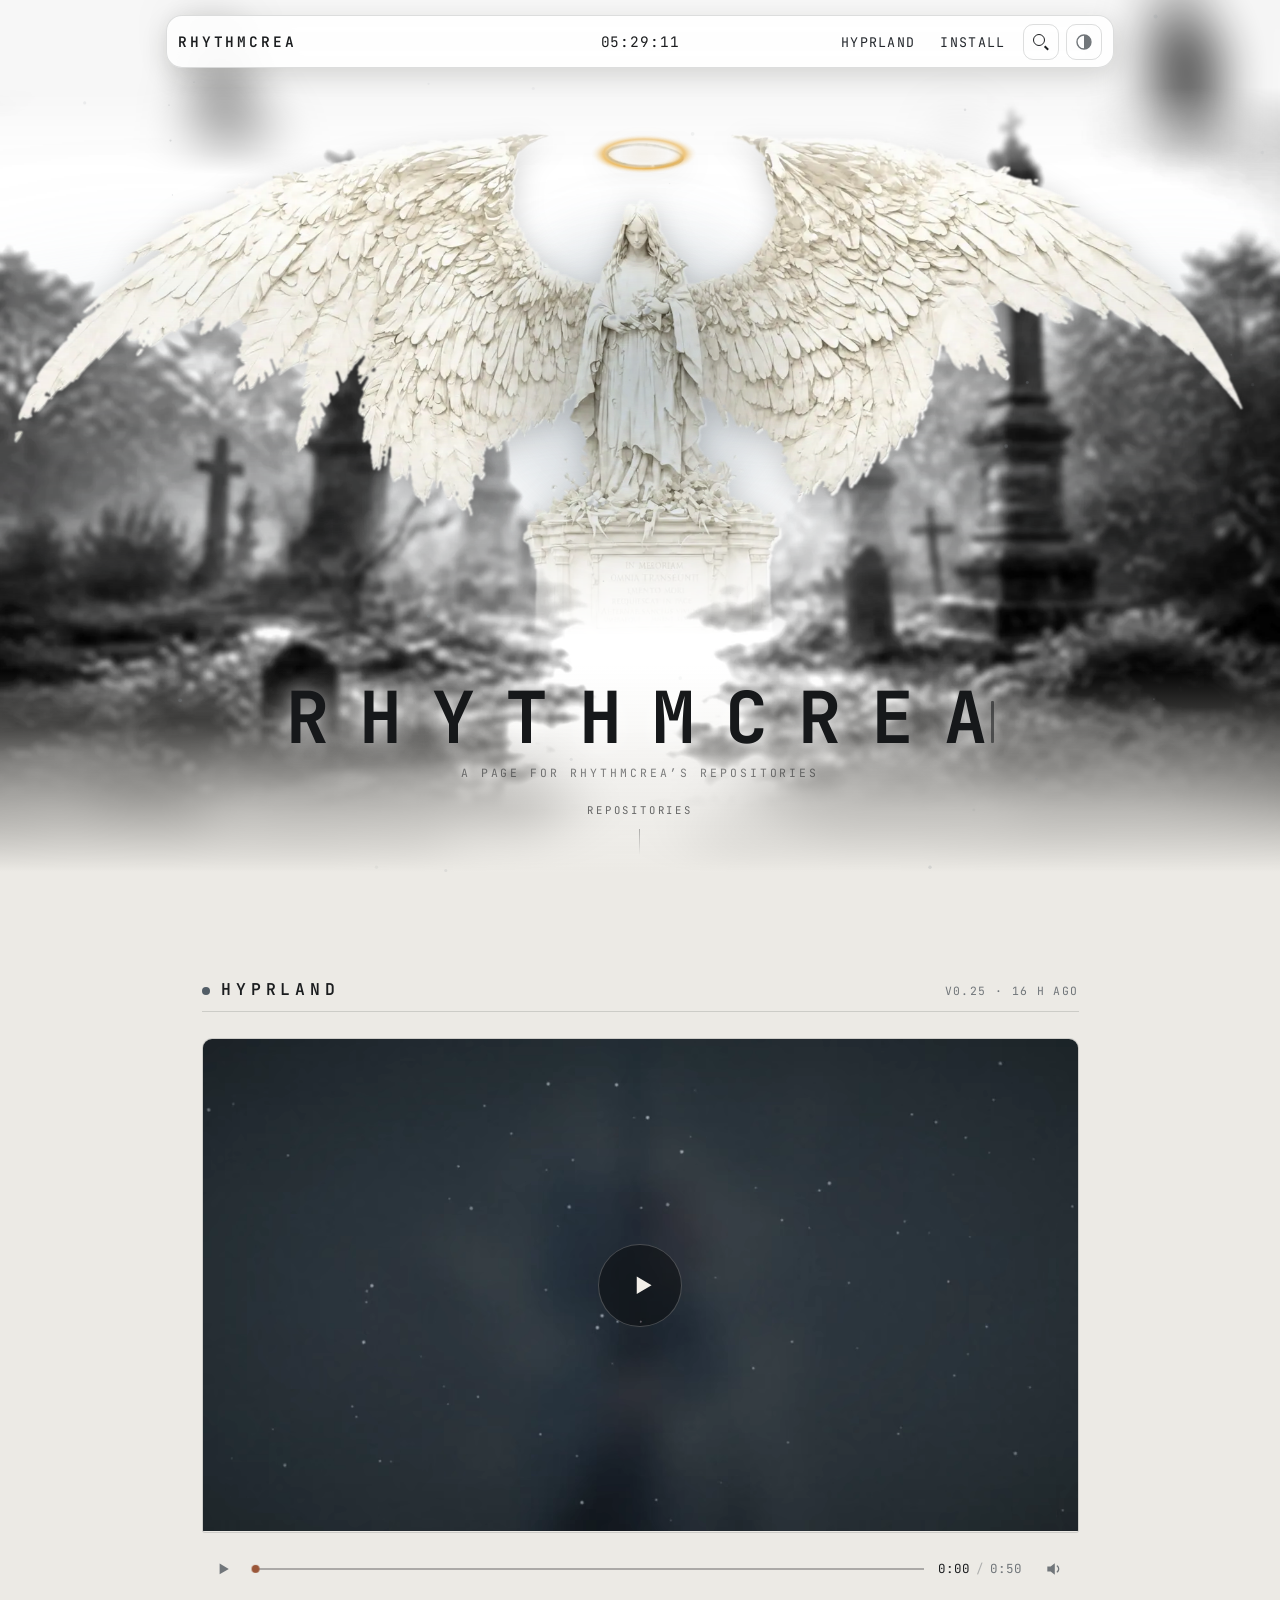
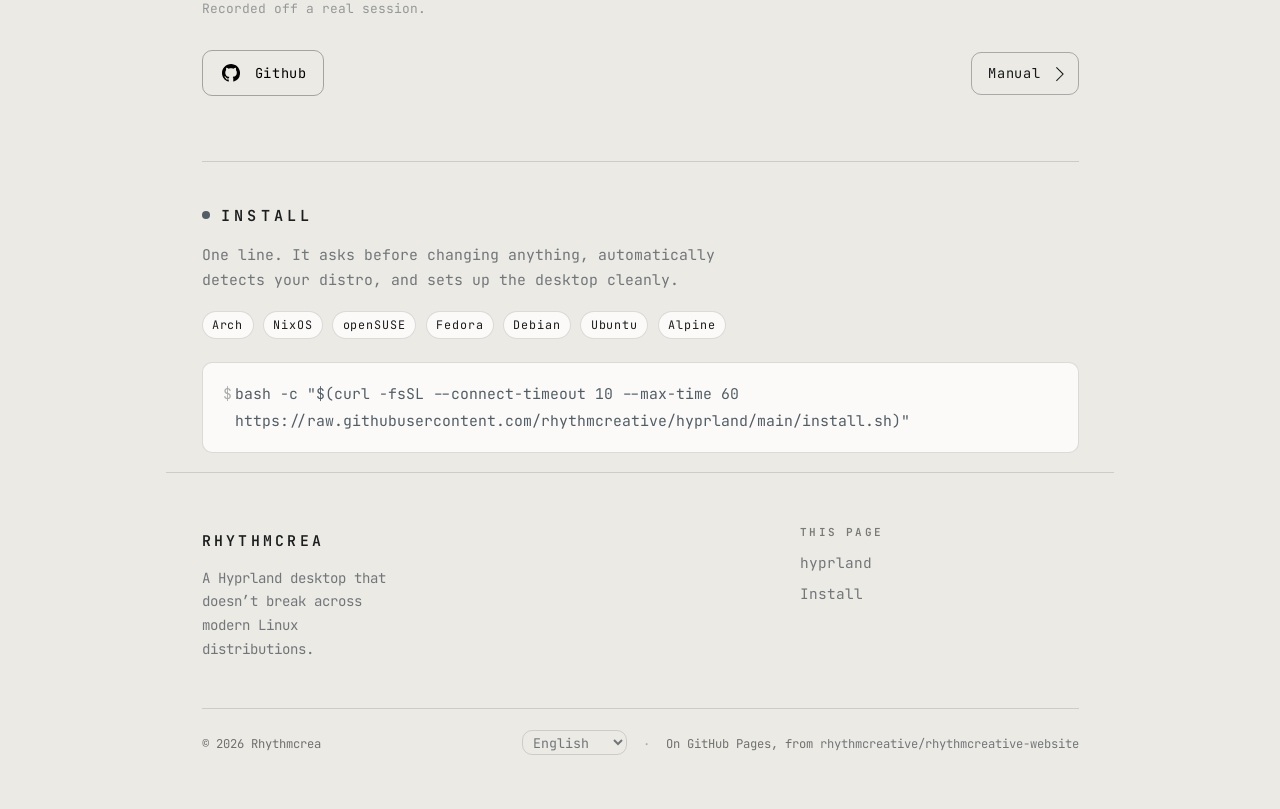
==== commit bc3012d8: "Align roadmap timeline track remove search slash badge and animate theme toggle" ====
--- a/index.html
+++ b/index.html
@@ -340,6 +340,7 @@
 
 
 
+
 </section>
 
 </main>
--- a/assets/style.css
+++ b/assets/style.css
@@ -318,11 +318,13 @@
 .interruptor { display: grid; place-items: center; width: 1.9rem; height: 1.9rem;
                color: var(--gris); cursor: pointer; border-radius: var(--r);
                border: 1px solid var(--linea); margin-left: 0.25rem;
-               transition: color 0.18s ease, border-color 0.18s ease, background 0.18s ease; }
+               transition: color 0.18s ease, border-color 0.18s ease, background 0.18s ease, transform 0.12s ease;
+               flex: none; }
 .interruptor:hover { color: var(--hielo); border-color: var(--linea-alta); background: rgba(153, 186, 201, 0.08); }
 html.claro .interruptor:hover { background: rgba(0, 0, 0, 0.05); border-color: rgba(20, 22, 24, 0.22); }
+.interruptor:active { transform: scale(0.88); }
 .interruptor .ic { width: 1.05rem; height: 1.05rem; grid-area: 1 / 1;
-                   transition: opacity 0.25s, transform 0.3s cubic-bezier(0.22, 1, 0.36, 1); }
+                   transition: opacity 0.28s ease, transform 0.38s cubic-bezier(0.34, 1.56, 0.64, 1); }
 /* Los tres iconos del tema, uno solo a la vez.
    --
    Antes eran dos y se elegian con la clase .claro del <html>: en oscuro se
@@ -336,25 +338,36 @@
    de esconder el anterior. */
 html[data-tema="auto"]  .ic-auto,
 html[data-tema="claro"] .ic-sol,
-html[data-tema="negro"] .ic-luna { opacity: 1; transform: none; }
-html[data-tema="auto"]  .ic-sol,
-html[data-tema="auto"]  .ic-luna,
+html[data-tema="negro"] .ic-luna {
+  opacity: 1;
+  transform: rotate(0deg) scale(1);
+}
+
 html[data-tema="claro"] .ic-auto,
-html[data-tema="claro"] .ic-luna,
+html[data-tema="claro"] .ic-luna {
+  opacity: 0;
+  transform: rotate(90deg) scale(0.5);
+  pointer-events: none;
+}
+
 html[data-tema="negro"] .ic-auto,
 html[data-tema="negro"] .ic-sol {
-  opacity: 0; transform: rotate(-70deg) scale(0.6);
-}
-/* El giro va para el lado contrario segun cual entre, para que no parezca que
-   los dos iconos cruzan la misma puerta. */
-html[data-tema="claro"] .ic-auto,
-html[data-tema="claro"] .ic-luna,
-html[data-tema="negro"] .ic-auto,
-html[data-tema="negro"] .ic-sol { transform: rotate(70deg) scale(0.6); }
+  opacity: 0;
+  transform: rotate(-90deg) scale(0.5);
+  pointer-events: none;
+}
+
+html[data-tema="auto"] .ic-sol,
+html[data-tema="auto"] .ic-luna {
+  opacity: 0;
+  transform: rotate(-90deg) scale(0.5);
+  pointer-events: none;
+}
+
 /* Antes de que app.js ponga data-tema —si algo falla al arrancar— se ve la luna,
    que es el estado por defecto de la pagina. Sin esto el boton sale vacio. */
-html:not([data-tema]) .ic-auto { opacity: 0; transform: rotate(70deg) scale(0.6); }
-html:not([data-tema]) .ic-sol  { opacity: 0; }
+html:not([data-tema]) .ic-auto { opacity: 0; transform: rotate(90deg) scale(0.5); }
+html:not([data-tema]) .ic-sol  { opacity: 0; transform: rotate(-90deg) scale(0.5); }
 
 /* Solo para lectores de pantalla: el icono no dice nada por si mismo. */
 .sr { position: absolute; width: 1px; height: 1px; padding: 0; margin: -1px;
@@ -1715,38 +1728,60 @@
 .isla .der { justify-self: end; display: flex; align-items: center; gap: 0.1rem; }
 
 @media (max-width: 620px) {
-  /* 44 px es el objetivo tactil minimo (WCAG 2.5.5 y las guias de Apple y
-     Android). Todo lo que se pueda pulsar llega a esa altura. */
-  .barra-z { padding-top: max(0.5rem, env(safe-area-inset-top, 0px));
-             padding-left: max(0.5rem, env(safe-area-inset-left, 0px));
-             padding-right: max(0.5rem, env(safe-area-inset-right, 0px)); }
-
-  /* En movil la barra ocupa todo el ancho disponible, como la de una app. Antes
-     se quedaba en los 330 px del clamp de --ancho, que a 390 de pantalla la
-     dejaban con 30 px de margen a cada lado. Con el hueco que sobra, las columnas
-     de los lados miden lo mismo y el reloj vuelve a caer en el centro: medido,
-     de 3 px de desvio a cero.
-
-     El ancho lo pone el padding de .barra-z, que ya lleva los safe-area. */
-  .isla { min-height: 44px; padding: 0.3rem 0.4rem;
+  .barra-z { padding-top: max(0.4rem, env(safe-area-inset-top, 0px));
+             padding-left: max(0.4rem, env(safe-area-inset-left, 0px));
+             padding-right: max(0.4rem, env(safe-area-inset-right, 0px)); }
+
+  .isla { min-height: 42px; padding: 0.25rem 0.35rem;
           max-width: none; width: 100%; }
 
-  /* El nombre se queda: es lo unico que sobrevive cuando se baja, y sin el no se
-     sabe donde estas. */
-  .isla .rotulo { font-size: 0.84rem; letter-spacing: 0.16em; padding-left: 0.25rem; }
-
-  /* El reloj es lo que mas se mira en una barra: sube mas que el nombre, para
-     que sea el elemento legible de un vistazo. */
-  .isla .reloj { font-size: 0.92rem; letter-spacing: 0.04em; padding: 0 0.25rem; }
-
-  /* Los enlaces tambien se quedan si caben, y con 44 px de alto. Antes se
-     ocultaban enteros y no quedaba nada pulsable a la derecha. */
-  .isla nav { display: flex; gap: 0.1rem; }
-  .isla nav a { font-size: 0.72rem; padding: 0 0.5rem; min-height: 44px;
+  .isla .rotulo { font-size: 0.82rem; letter-spacing: 0.12em; padding-left: 0.2rem; }
+
+  .isla .reloj { font-size: 0.82rem; letter-spacing: 0.02em; padding: 0 0.15rem; }
+
+  .isla .der { gap: 0.2rem; }
+
+  .isla nav { display: flex; gap: 0.15rem; }
+  .isla nav a { font-size: 0.72rem; padding: 0 0.4rem; min-height: 38px;
                 display: grid; place-items: center; }
 
-  .interruptor { width: 44px; height: 44px; border-left-color: var(--linea); }
-  .interruptor .ic { width: 1.2rem; height: 1.2rem; }
+  .interruptor,
+  .buscador-boton,
+  .contenidos {
+    width: 38px;
+    height: 38px;
+    min-width: 38px;
+    margin-left: 0.1rem;
+  }
+  .interruptor .ic { width: 1.1rem; height: 1.1rem; }
+}
+
+@media (max-width: 620px) {
+  .mapa-roadmap {
+    margin: 1.2rem 0;
+  }
+  .hito-roadmap {
+    grid-template-columns: 2.2rem 1fr;
+    gap: 0.6rem;
+  }
+  .timeline-riel {
+    left: calc(1.1rem - 1.5px);
+  }
+  .hito-dot {
+    width: 22px;
+    height: 22px;
+  }
+  .ico-dot-check {
+    width: 11px;
+    height: 11px;
+  }
+  .hito-actual .pulso-radar {
+    width: 18px;
+    height: 18px;
+  }
+  .hito-cuerpo {
+    padding: 0.75rem 0.85rem;
+  }
 }
 
 /* La zona derecha no cabe en su columna de 1fr, y cuando no cabe la columna se
@@ -2491,50 +2526,47 @@
    animarla dentro del keyframe. Sin la declaracion seria una cadena y el
    fundido saldria de golpe en el ultimo fotograma. */
 
-@property --barrido {
-  syntax: "<length-percentage>";
-  inherits: false;
-  initial-value: 0px;
-}
-
-/* La foto nueva, quieta debajo. La vieja, con la raja, encima. */
-::view-transition-new(root) { animation: none; }
-
+/* Onda circular expansiva que nace de las coordenadas del interruptor (--vt-x, --vt-y).
+   El tema nuevo se despliega con clip-path circular y el anterior se desvanece suavemente. */
 ::view-transition-old(root) {
-  animation: barrido-tema 240ms ease-out both;
-  mask-image: linear-gradient(
-    100deg,
-    #000 0,
-    #000 calc(50% - var(--barrido)),
-    transparent calc(50% - var(--barrido)),
-    transparent calc(50% + var(--barrido)),
-    #000 calc(50% + var(--barrido)),
-    #000 100%
-  );
-  mask-mode: alpha;
-  mask-size: 100% 100%;
-  mask-repeat: no-repeat;
-}
-
-@keyframes barrido-tema {
-  from { --barrido: 0px; }
-  to { --barrido: 75%; }
-}
-
-/* Mientras se cambia la clase, ninguna transicion propia: si no, los colores
-   intentarian fundirse por su cuenta debajo de la foto congelada y al quitar la
-   raja se veria el fundido a medias. Se pone y se quita desde app.js. */
-html.sin-transicion *,
-html.sin-transicion *::before,
-html.sin-transicion *::after {
+  animation: vt-fade-out 320ms cubic-bezier(0.4, 0, 0.2, 1) both;
+}
+
+::view-transition-new(root) {
+  animation: vt-wipe 380ms cubic-bezier(0.4, 0, 0.2, 1) both;
+}
+
+@keyframes vt-fade-out {
+  from { opacity: 1; }
+  to { opacity: 0; }
+}
+
+@keyframes vt-wipe {
+  from { clip-path: circle(0% at var(--vt-x, 85%) var(--vt-y, 25px)); }
+  to { clip-path: circle(150% at var(--vt-x, 85%) var(--vt-y, 25px)); }
+}
+
+/* Transición suave para navegadores sin View Transitions */
+html:not(.sin-transicion),
+html:not(.sin-transicion) body,
+html:not(.sin-transicion) .isla,
+html:not(.sin-transicion) .barra-z,
+html:not(.sin-transicion) .indice,
+html:not(.sin-transicion) #contenido,
+html:not(.sin-transicion) .cuadro,
+html:not(.sin-transicion) .panel,
+html:not(.sin-transicion) .hito-cuerpo {
+  transition: background-color 0.28s ease, color 0.28s ease, border-color 0.28s ease;
+}
+
+/* Mientras se cambia la clase, silenciar transiciones excepto las del interruptor */
+html.sin-transicion *:not(.interruptor):not(.interruptor *) {
   transition: none !important;
 }
 
-/* Con movimiento reducido, o donde no hay View Transitions, el cambio es
-   instantaneo: es lo mismo que pedia el sistema, y una raja de 240 ms tambien
-   es movimiento. */
 @media (prefers-reduced-motion: reduce) {
-  ::view-transition-old(root) { animation: none; }
+  ::view-transition-old(root),
+  ::view-transition-new(root) { animation: none !important; }
 }
 
 /* ── El tema claro ───────────────────────────────────────────────────────────── */
@@ -2992,17 +3024,18 @@
 .mapa-roadmap {
   position: relative;
   margin: 1.8rem 0 1.5rem;
-  padding-left: 0.2rem;
+  padding-left: 0;
 }
 .timeline-riel {
   position: absolute;
-  left: 1.4rem;
-  top: 1.4rem;
+  left: calc(1.4rem - 1.5px);
+  top: 1.3rem;
   bottom: 2.2rem;
   width: 3px;
   background: var(--linea);
   border-radius: 999px;
   overflow: hidden;
+  z-index: 1;
 }
 .timeline-linea-progreso {
   position: absolute;
@@ -3036,6 +3069,7 @@
 .hito-dot-col {
   display: flex;
   justify-content: center;
+  align-items: center;
   position: relative;
   z-index: 2;
   padding-top: 0.15rem;
@@ -3049,6 +3083,8 @@
   justify-content: center;
   background: var(--suelo);
   border: 2px solid var(--linea);
+  position: relative;
+  z-index: 2;
   transition: border-color 0.25s ease, background 0.25s ease, box-shadow 0.25s ease, transform 0.25s ease;
 }
 html.claro .hito-dot {
@@ -3065,8 +3101,8 @@
 }
 .hito-completado.alcanzado .hito-dot {
   border-color: var(--azul-4);
-  background: rgba(153, 186, 201, 0.12);
-  box-shadow: 0 0 12px rgba(153, 186, 201, 0.45);
+  background: var(--suelo);
+  box-shadow: 0 0 14px rgba(153, 186, 201, 0.45);
   transform: scale(1.08);
 }
 .hito-completado.alcanzado .ico-dot-check {
@@ -3076,7 +3112,8 @@
 }
 html.claro .hito-completado.alcanzado .hito-dot {
   border-color: var(--azul-2);
-  background: rgba(20, 22, 24, 0.04);
+  background: #ffffff;
+  box-shadow: 0 0 10px rgba(40, 80, 110, 0.25);
 }
 html.claro .hito-completado.alcanzado .ico-dot-check {
   opacity: 1;
@@ -3087,9 +3124,13 @@
 /* Hito actual con radar / pulso continuo */
 .hito-actual .hito-dot {
   border-color: var(--oxido);
-  background: var(--cristal-opaco);
+  background: var(--suelo);
   box-shadow: 0 0 14px rgba(184, 91, 53, 0.5);
   position: relative;
+  z-index: 2;
+}
+html.claro .hito-actual .hito-dot {
+  background: #ffffff;
 }
 .hito-actual .dot-nucleo {
   width: 10px;
@@ -3117,6 +3158,12 @@
 .hito-futuro .hito-dot {
   border: 2px dashed var(--linea);
   color: var(--gris);
+  background: var(--suelo);
+  position: relative;
+  z-index: 2;
+}
+html.claro .hito-futuro .hito-dot {
+  background: #ffffff;
 }
 .hito-futuro .dot-num {
   font: 600 0.62rem/1 var(--f);
--- a/assets/buscador.css
+++ b/assets/buscador.css
@@ -20,22 +20,19 @@
 
 /* El botón, delante del interruptor del tema. */
 .buscador-boton {
-  display: inline-flex;
-  align-items: center;
-  justify-content: center;
-  gap: 0.4em;
+  display: grid;
+  place-items: center;
+  width: 1.9rem;
   height: 1.9rem;
-  padding: 0 0.55rem;
+  padding: 0;
   margin-left: 0.25rem;
   border: 1px solid var(--linea);
   border-radius: var(--r);
   background: transparent;
   color: var(--ceniza);
   font: inherit;
-  font-size: 0.68rem;
-  letter-spacing: 0.06em;
   cursor: pointer;
-  transition: color 0.18s ease, border-color 0.18s ease, background 0.18s ease;
+  transition: color 0.18s ease, border-color 0.18s ease, background 0.18s ease, transform 0.12s ease;
   flex: none;
 }
 
@@ -48,27 +45,8 @@
   background: rgba(0, 0, 0, 0.05);
   border-color: rgba(20, 22, 24, 0.22);
 }
+.buscador-boton:active { transform: scale(0.9); }
 .buscador-boton:focus-visible { outline: 2px solid var(--azul-4); outline-offset: 1px; }
-
-.buscador-boton .tecla-atajo {
-  display: inline-block;
-  font-family: var(--fm, monospace);
-  font-size: 0.62rem;
-  line-height: 1;
-  padding: 0.14rem 0.34rem;
-  border-radius: 3px;
-  background: var(--cristal-opaco);
-  color: var(--gris);
-  border: 1px solid var(--linea);
-}
-@media (max-width: 680px) {
-  .buscador-boton {
-    width: 1.9rem;
-    min-width: 1.9rem;
-    padding: 0;
-  }
-  .buscador-boton .tecla-atajo { display: none; }
-}
 
 /* La lupa, dibujada con dos bordes en vez de con una fuente de iconos: un SVG o
    un glifo son un archivo más o una dependencia, y esto son cuatro líneas. */
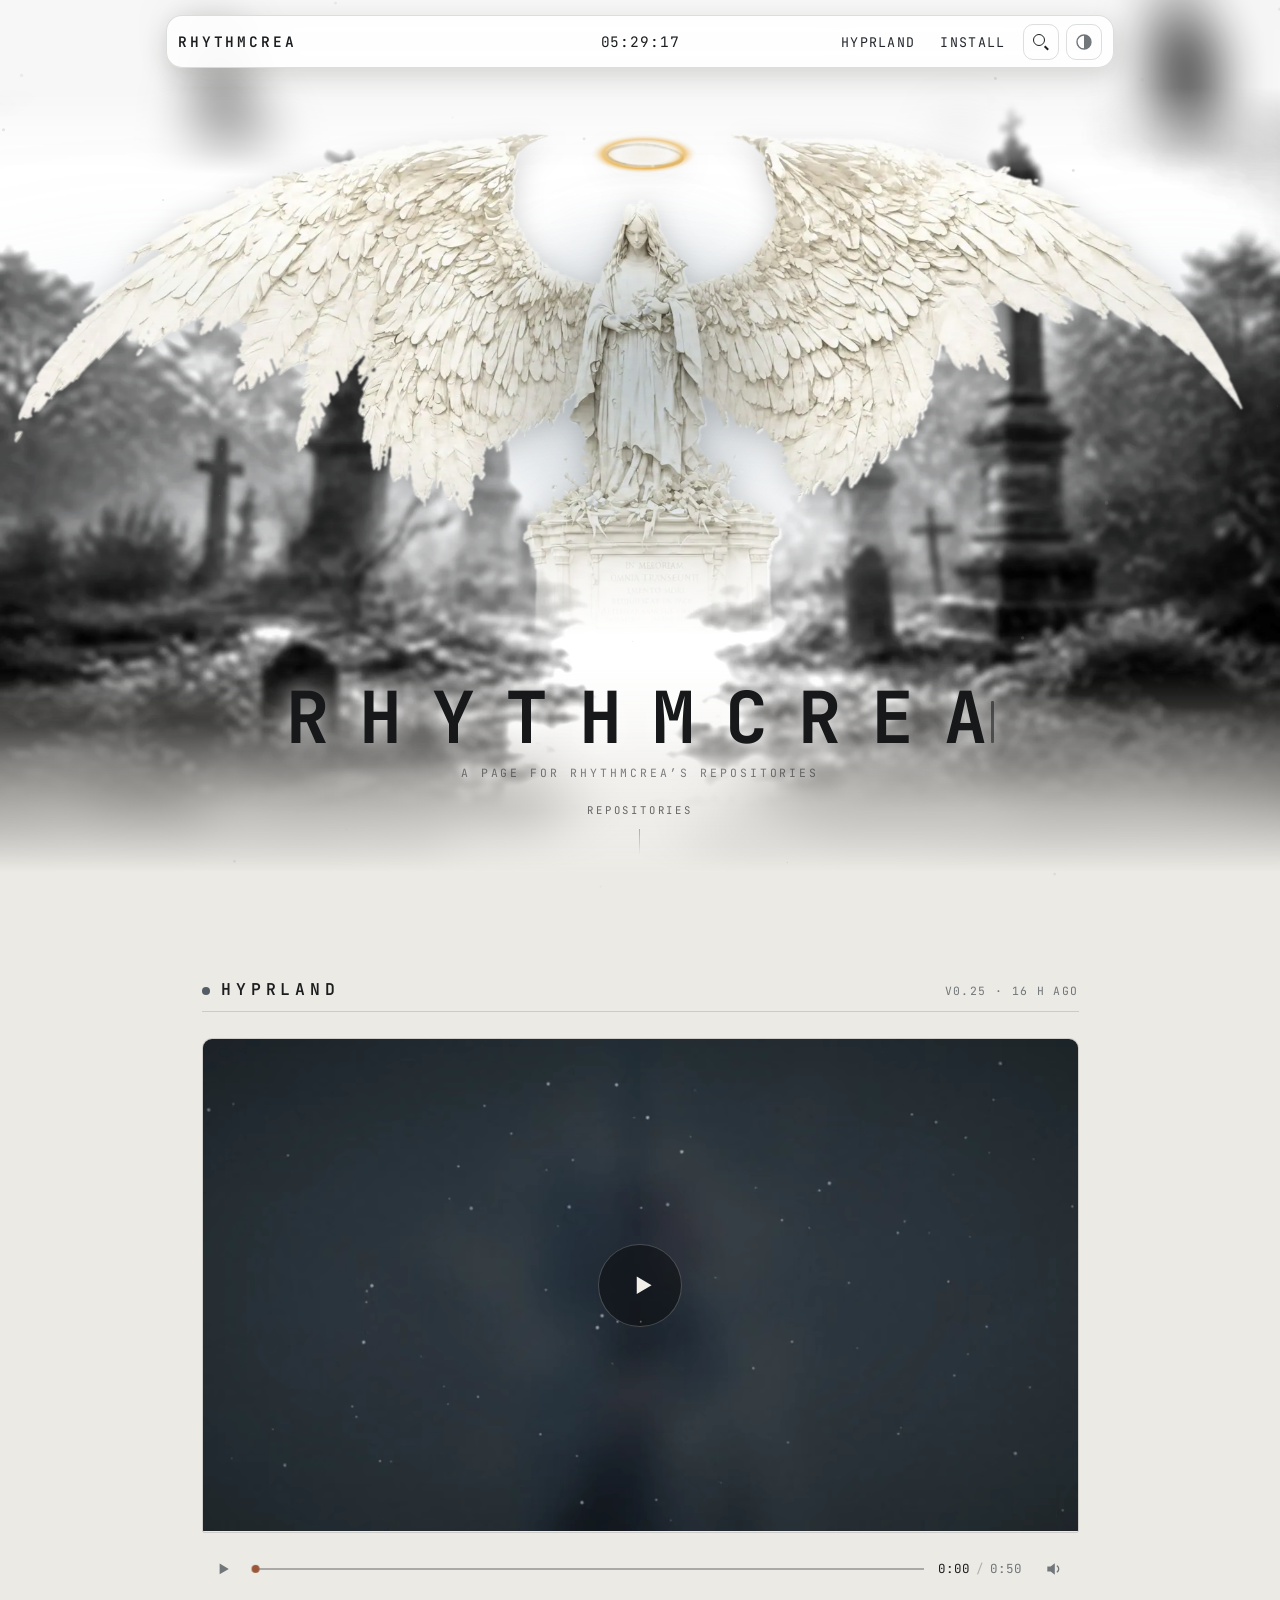
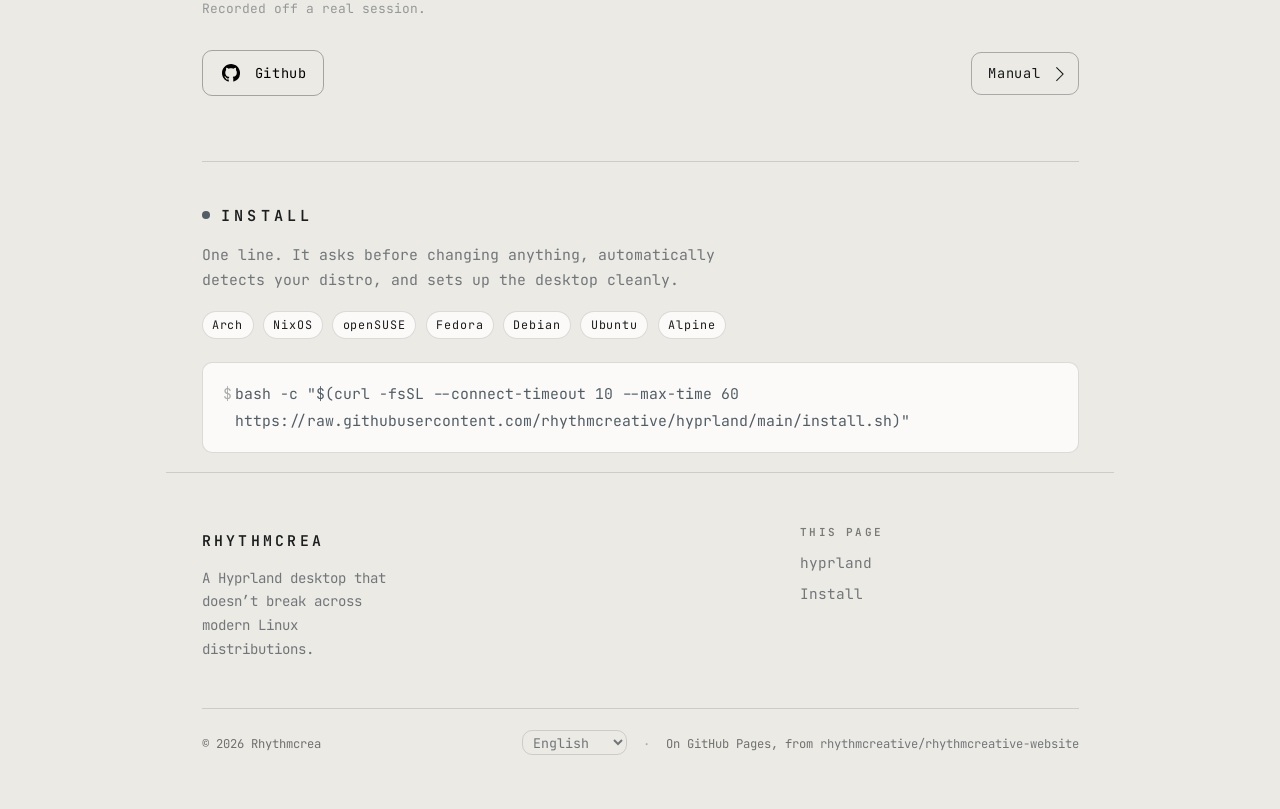
==== commit fd1acb71: "Fix roadmap dot stacking context so timeline rail stays behind opaque dots" ====
--- a/index.html
+++ b/index.html
@@ -341,6 +341,7 @@
 
 
 
+
 </section>
 
 </main>
--- a/assets/style.css
+++ b/assets/style.css
@@ -3049,6 +3049,8 @@
   transition: height 0.08s ease-out;
 }
 .hitos-lista {
+  position: relative;
+  z-index: 2;
   display: flex;
   flex-direction: column;
   gap: 1.4rem;
@@ -3058,20 +3060,25 @@
   grid-template-columns: 2.8rem 1fr;
   gap: 0.8rem;
   align-items: start;
-  opacity: 0.52;
-  transform: translateY(6px);
-  transition: opacity 0.32s ease, transform 0.32s ease;
+  transform: translateY(4px);
+  transition: transform 0.32s ease;
 }
 .hito-roadmap.alcanzado {
+  transform: translateY(0);
+}
+.hito-cuerpo {
+  opacity: 0.55;
+  transition: opacity 0.32s ease;
+}
+.hito-roadmap.alcanzado .hito-cuerpo {
   opacity: 1;
-  transform: translateY(0);
 }
 .hito-dot-col {
   display: flex;
   justify-content: center;
   align-items: center;
   position: relative;
-  z-index: 2;
+  z-index: 3;
   padding-top: 0.15rem;
 }
 .hito-dot {
@@ -3081,56 +3088,52 @@
   display: flex;
   align-items: center;
   justify-content: center;
-  background: var(--suelo);
+  background: var(--suelo) !important;
   border: 2px solid var(--linea);
   position: relative;
-  z-index: 2;
-  transition: border-color 0.25s ease, background 0.25s ease, box-shadow 0.25s ease, transform 0.25s ease;
+  z-index: 4;
+  opacity: 1 !important;
+  transition: border-color 0.25s ease, background 0.25s ease, box-shadow 0.25s ease;
 }
 html.claro .hito-dot {
-  background: #ffffff;
-  border-color: rgba(20, 22, 24, 0.16);
+  background: #ffffff !important;
+  border-color: rgba(20, 22, 24, 0.2);
 }
 .ico-dot-check {
   width: 13px;
   height: 13px;
-  color: var(--gris);
-  opacity: 0.2;
-  transform: scale(0.65);
-  transition: opacity 0.28s ease, transform 0.28s cubic-bezier(0.2, 0.8, 0.2, 1), color 0.28s ease;
+  color: var(--azul-4);
+  opacity: 1;
+  transition: color 0.28s ease;
+}
+html.claro .ico-dot-check {
+  color: var(--azul-2);
+}
+.hito-completado .hito-dot {
+  border-color: var(--azul-4);
+}
+html.claro .hito-completado .hito-dot {
+  border-color: var(--azul-2);
 }
 .hito-completado.alcanzado .hito-dot {
   border-color: var(--azul-4);
-  background: var(--suelo);
-  box-shadow: 0 0 14px rgba(153, 186, 201, 0.45);
-  transform: scale(1.08);
-}
-.hito-completado.alcanzado .ico-dot-check {
-  opacity: 1;
-  transform: scale(1);
-  color: var(--azul-4);
+  box-shadow: 0 0 12px rgba(153, 186, 201, 0.45);
 }
 html.claro .hito-completado.alcanzado .hito-dot {
   border-color: var(--azul-2);
-  background: #ffffff;
   box-shadow: 0 0 10px rgba(40, 80, 110, 0.25);
-}
-html.claro .hito-completado.alcanzado .ico-dot-check {
-  opacity: 1;
-  transform: scale(1);
-  color: var(--azul-2);
 }
 
 /* Hito actual con radar / pulso continuo */
 .hito-actual .hito-dot {
   border-color: var(--oxido);
-  background: var(--suelo);
+  background: var(--suelo) !important;
   box-shadow: 0 0 14px rgba(184, 91, 53, 0.5);
   position: relative;
-  z-index: 2;
+  z-index: 4;
 }
 html.claro .hito-actual .hito-dot {
-  background: #ffffff;
+  background: #ffffff !important;
 }
 .hito-actual .dot-nucleo {
   width: 10px;
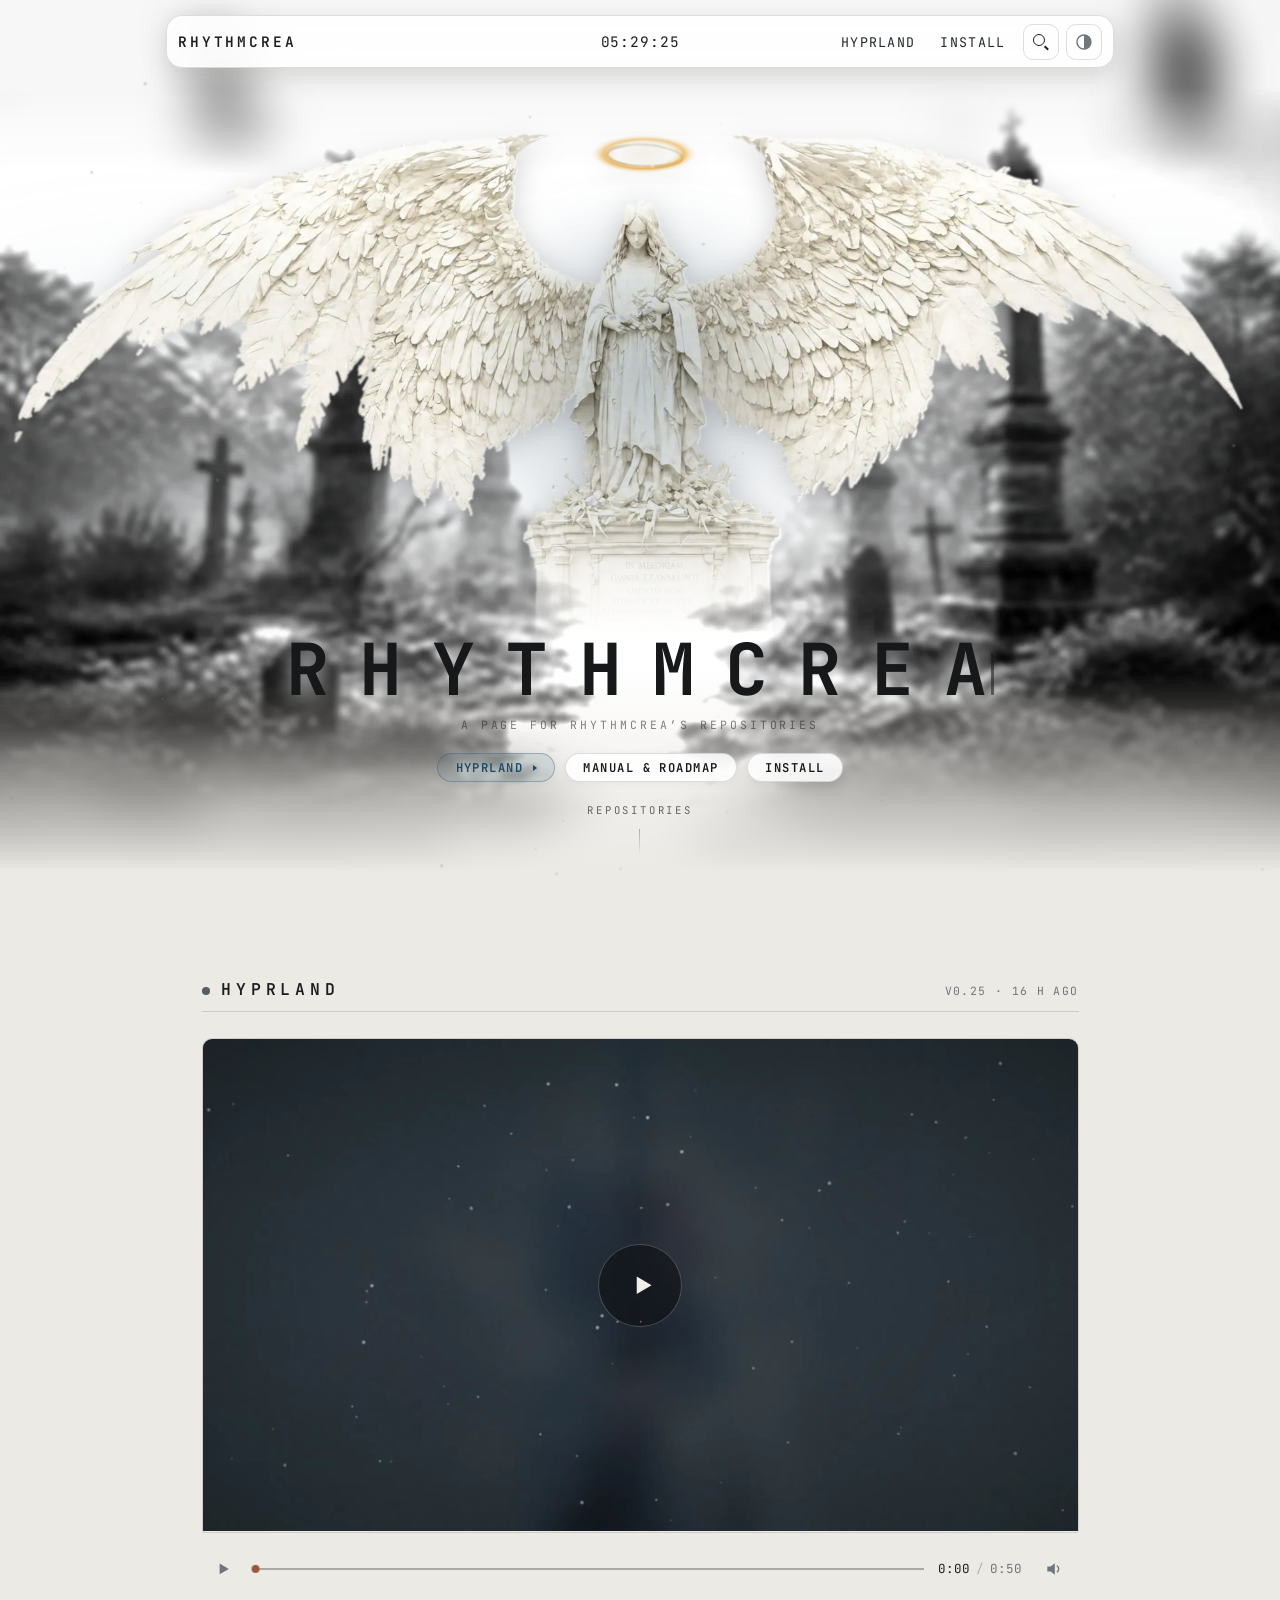
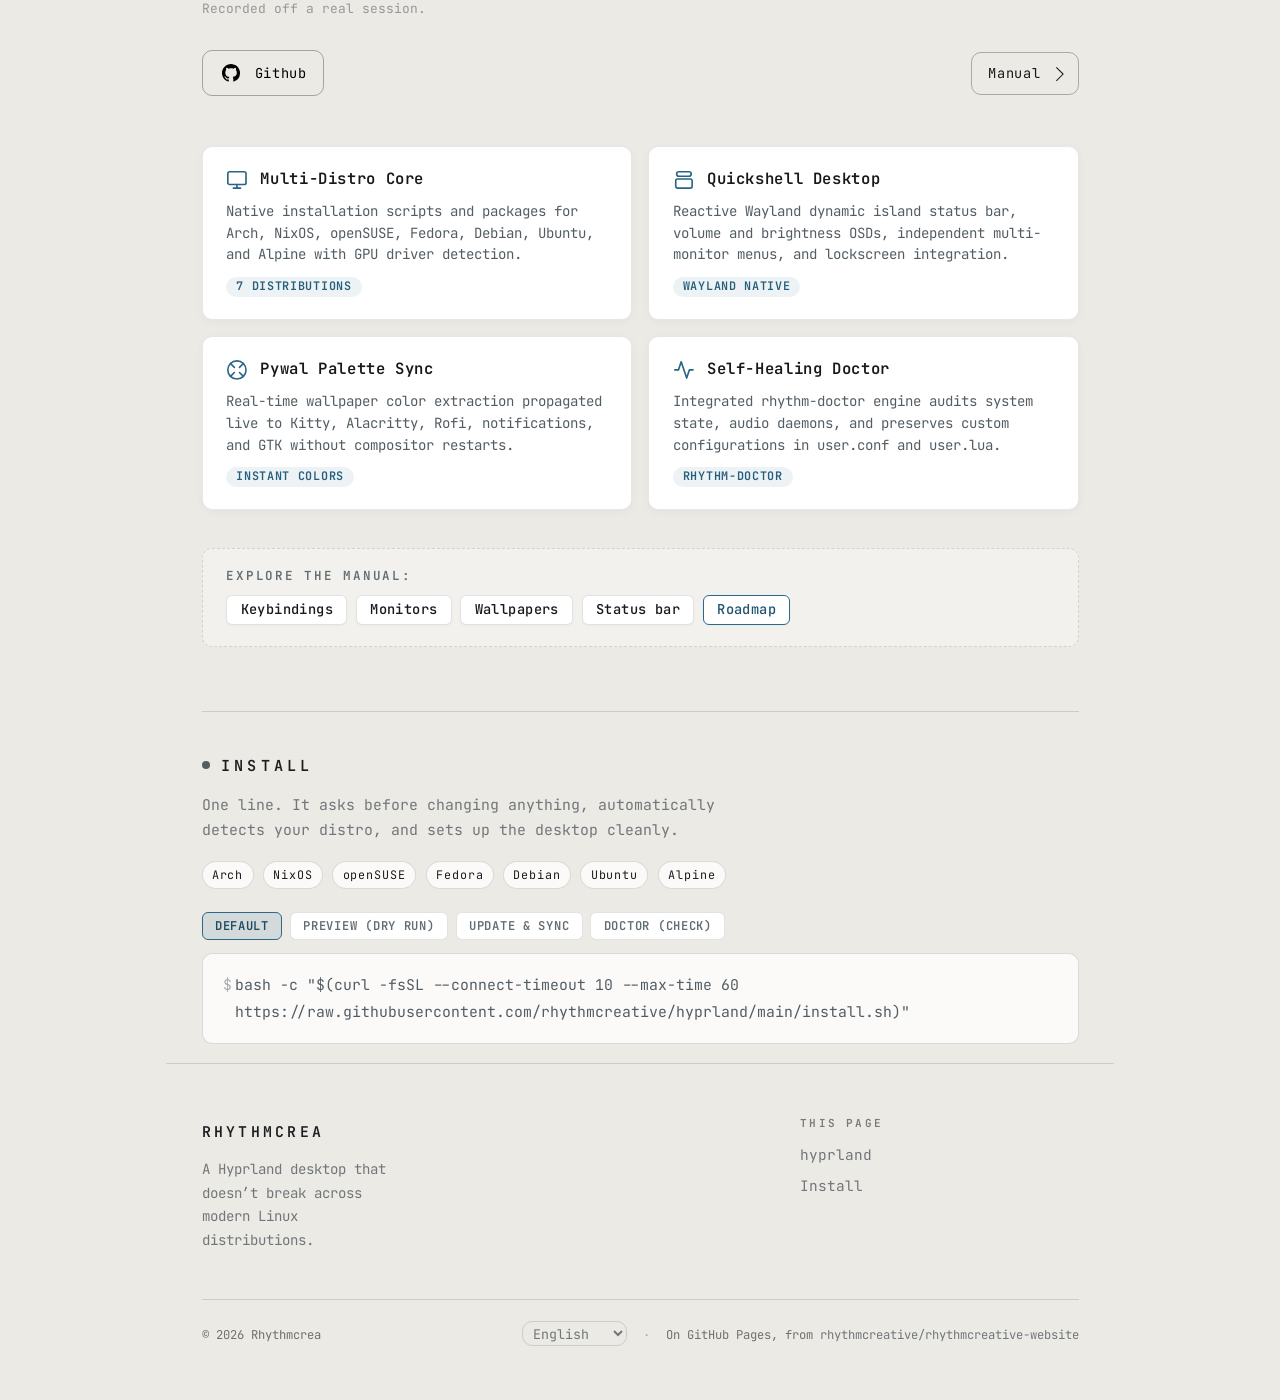
==== commit b046c385: "Restore device theme adaptation and enhance homepage with pillars grid and install modes" ====
--- a/index.html
+++ b/index.html
@@ -323,6 +323,11 @@
          el reduced-motion del sistema el cursor es justo lo primero que sobra. -->
     <h1 class="nombre">RHYTHMCREA<span class="cursor" aria-hidden="true"></span></h1>
     <p class="bajo">a page for rhythmcrea&#8217;s repositories</p>
+    <div class="hero-acciones">
+      <a href="#hyprland" class="hero-btn hero-btn-primario"><span>Hyprland</span><i></i></a>
+      <a href="manual.html" class="hero-btn"><span>Manual &amp; Roadmap</span></a>
+      <a href="#instalar" class="hero-btn"><span>Install</span></a>
+    </div>
     <button class="bajar" id="bajar" type="button">repositories <i></i></button>
   </div>
 </section>
@@ -330,8 +335,9 @@
 <!-- Hyprland. Lo unico que hay, con su seccion entera. -->
 <section class="cola seccion" id="hyprland">
   <div id="hyprland-caja">
-<div class="cabecera-seccion"><span class="punto-mini"></span><h2>hyprland</h2><span class="meta">v0.25  ·  16 h ago</span></div><figure class="clip"><div class="escena-clip"><video id="clip-hyprland" width="1280" height="720" poster="assets/hyprland-poster.webp" preload="none" playsinline  data-desde="5" loop aria-label="hyprland, the desktop"><source data-src="assets/hyprland-demo.webm" type="video/webm"><source data-src="assets/hyprland-demo.mp4" type="video/mp4">This browser cannot play the clip. It is 50 seconds of the desktop: the launcher, the control centre and the end.</video><button class="clip-play" type="button" data-play="clip-hyprland" aria-label="Reproducir el clip"><svg viewBox="0 0 24 24" aria-hidden="true"><path d="M8 5.5v13l11-6.5-11-6.5Z" fill="currentColor"/></svg></button></div><div class="clip-barra"><button class="clip-btn" type="button" data-accion="play" aria-label="Reproducir"><svg viewBox="0 0 24 24" aria-hidden="true" class="ico-play"><path d="M8 5.5v13l11-6.5-11-6.5Z" fill="currentColor"/></svg><svg viewBox="0 0 24 24" aria-hidden="true" class="ico-pausa"><path d="M8 5h3v14H8zM13 5h3v14h-3z" fill="currentColor"/></svg></button><div class="clip-pista" role="slider" tabindex="0" aria-label="Posicion" aria-valuemin="0" aria-valuemax="100" aria-valuenow="0"><span class="clip-barra-rota"></span><span class="clip-mando"></span></div><span class="clip-tiempo"><b class="clip-actual">0:00</b><i>/</i><span class="clip-total">--:--</span></span><div class="clip-vol"><button class="clip-btn" type="button" data-accion="mute" aria-label="Quitar el sonido"><svg viewBox="0 0 24 24" aria-hidden="true" class="ico-son"><path d="M4 9v6h4l5 4V5L8 9H4Z" fill="currentColor"/><path d="M16 8.5a4.5 4.5 0 0 1 0 7" fill="none" stroke="currentColor" stroke-width="1.6" stroke-linecap="round"/></svg><svg viewBox="0 0 24 24" aria-hidden="true" class="ico-mudo"><path d="M4 9v6h4l5 4V5L8 9H4Z" fill="currentColor"/><path d="m16 9 5 6M21 9l-5 6" stroke="currentColor" stroke-width="1.6" stroke-linecap="round"/></svg></button><div class="clip-pista clip-vol-pista" role="slider" tabindex="0" aria-label="Volumen" aria-valuemin="0" aria-valuemax="100" aria-valuenow="100"><span class="clip-barra-rota"></span><span class="clip-mando"></span></div></div></div><figcaption class="nota-dato">Recorded off a real session.</figcaption></figure><div class="acciones-seccion"><a class="b b-gh" href="https://github.com/rhythmcreative/hyprland" target="_blank" rel="noopener"><span class="marca" aria-hidden="true"><svg viewBox="0 0 16 16" fill="currentColor"><path d="M8 0C3.58 0 0 3.58 0 8c0 3.54 2.29 6.53 5.47 7.59.4.07.55-.17.55-.38 0-.19-.01-.82-.01-1.49-2.01.37-2.53-.49-2.69-.94-.09-.23-.48-.94-.82-1.13-.28-.15-.68-.52-.01-.53.63-.01 1.08.58 1.23.82.72 1.21 1.87.87 2.33.66.07-.52.28-.87.51-1.07-1.78-.2-3.64-.89-3.64-3.95 0-.87.31-1.59.82-2.15-.08-.2-.36-1.02.08-2.12 0 0 .67-.21 2.2.82.64-.18 1.32-.27 2-.27s1.36.09 2 .27c1.53-1.04 2.2-.82 2.2-.82.44 1.1.16 1.92.08 2.12.51.56.82 1.27.82 2.15 0 3.07-1.87 3.75-3.65 3.95.29.25.54.73.54 1.48 0 1.07-.01 1.93-.01 2.2 0 .21.15.46.55.38A8.01 8.01 0 0 0 16 8c0-4.42-3.58-8-8-8Z"/></svg></span>Github</a><a class="b b-flecha" href="manual.html"><span>Manual</span><i aria-hidden="true"></i></a></div><div class="instalar" id="instalar"><h3 class="instalar-titulo">Install</h3><p class="instalar-texto">One line. It asks before changing anything, automatically detects your distro, and sets up the desktop cleanly.</p><div class="distros-soportadas" aria-label="Supported distributions"><span class="chip-distro">Arch</span><span class="chip-distro">NixOS</span><span class="chip-distro">openSUSE</span><span class="chip-distro">Fedora</span><span class="chip-distro">Debian</span><span class="chip-distro">Ubuntu</span><span class="chip-distro">Alpine</span></div><div class="comando instalar-cmd"><code>bash -c &quot;$(curl -fsSL --connect-timeout 10 --max-time 60 https://raw.githubusercontent.com/rhythmcreative/hyprland/main/install.sh)&quot;</code><button class="copiar" type="button" data-copiar="bash -c &quot;$(curl -fsSL --connect-timeout 10 --max-time 60 https://raw.githubusercontent.com/rhythmcreative/hyprland/main/install.sh)&quot;">copy</button></div></div>
+<div class="cabecera-seccion"><span class="punto-mini"></span><h2>hyprland</h2><span class="meta">v0.25  ·  16 h ago</span></div><figure class="clip"><div class="escena-clip"><video id="clip-hyprland" width="1280" height="720" poster="assets/hyprland-poster.webp" preload="none" playsinline  data-desde="5" loop aria-label="hyprland, the desktop"><source data-src="assets/hyprland-demo.webm" type="video/webm"><source data-src="assets/hyprland-demo.mp4" type="video/mp4">This browser cannot play the clip. It is 50 seconds of the desktop: the launcher, the control centre and the end.</video><button class="clip-play" type="button" data-play="clip-hyprland" aria-label="Reproducir el clip"><svg viewBox="0 0 24 24" aria-hidden="true"><path d="M8 5.5v13l11-6.5-11-6.5Z" fill="currentColor"/></svg></button></div><div class="clip-barra"><button class="clip-btn" type="button" data-accion="play" aria-label="Reproducir"><svg viewBox="0 0 24 24" aria-hidden="true" class="ico-play"><path d="M8 5.5v13l11-6.5-11-6.5Z" fill="currentColor"/></svg><svg viewBox="0 0 24 24" aria-hidden="true" class="ico-pausa"><path d="M8 5h3v14H8zM13 5h3v14h-3z" fill="currentColor"/></svg></button><div class="clip-pista" role="slider" tabindex="0" aria-label="Posicion" aria-valuemin="0" aria-valuemax="100" aria-valuenow="0"><span class="clip-barra-rota"></span><span class="clip-mando"></span></div><span class="clip-tiempo"><b class="clip-actual">0:00</b><i>/</i><span class="clip-total">--:--</span></span><div class="clip-vol"><button class="clip-btn" type="button" data-accion="mute" aria-label="Quitar el sonido"><svg viewBox="0 0 24 24" aria-hidden="true" class="ico-son"><path d="M4 9v6h4l5 4V5L8 9H4Z" fill="currentColor"/><path d="M16 8.5a4.5 4.5 0 0 1 0 7" fill="none" stroke="currentColor" stroke-width="1.6" stroke-linecap="round"/></svg><svg viewBox="0 0 24 24" aria-hidden="true" class="ico-mudo"><path d="M4 9v6h4l5 4V5L8 9H4Z" fill="currentColor"/><path d="m16 9 5 6M21 9l-5 6" stroke="currentColor" stroke-width="1.6" stroke-linecap="round"/></svg></button><div class="clip-pista clip-vol-pista" role="slider" tabindex="0" aria-label="Volumen" aria-valuemin="0" aria-valuemax="100" aria-valuenow="100"><span class="clip-barra-rota"></span><span class="clip-mando"></span></div></div></div><figcaption class="nota-dato">Recorded off a real session.</figcaption></figure><div class="acciones-seccion"><a class="b b-gh" href="https://github.com/rhythmcreative/hyprland" target="_blank" rel="noopener"><span class="marca" aria-hidden="true"><svg viewBox="0 0 16 16" fill="currentColor"><path d="M8 0C3.58 0 0 3.58 0 8c0 3.54 2.29 6.53 5.47 7.59.4.07.55-.17.55-.38 0-.19-.01-.82-.01-1.49-2.01.37-2.53-.49-2.69-.94-.09-.23-.48-.94-.82-1.13-.28-.15-.68-.52-.01-.53.63-.01 1.08.58 1.23.82.72 1.21 1.87.87 2.33.66.07-.52.28-.87.51-1.07-1.78-.2-3.64-.89-3.64-3.95 0-.87.31-1.59.82-2.15-.08-.2-.36-1.02.08-2.12 0 0 .67-.21 2.2.82.64-.18 1.32-.27 2-.27s1.36.09 2 .27c1.53-1.04 2.2-.82 2.2-.82.44 1.1.16 1.92.08 2.12.51.56.82 1.27.82 2.15 0 3.07-1.87 3.75-3.65 3.95.29.25.54.73.54 1.48 0 1.07-.01 1.93-.01 2.2 0 .21.15.46.55.38A8.01 8.01 0 0 0 16 8c0-4.42-3.58-8-8-8Z"/></svg></span>Github</a><a class="b b-flecha" href="manual.html"><span>Manual</span><i aria-hidden="true"></i></a></div><div class="rejilla-pilares"><div class="pilar-card"><div class="pilar-cabecera"><svg class="pilar-ico" viewBox="0 0 24 24" fill="none" stroke="currentColor" stroke-width="1.8" stroke-linecap="round" stroke-linejoin="round"><rect x="2" y="3" width="20" height="14" rx="2"/><line x1="8" y1="21" x2="16" y2="21"/><line x1="12" y1="17" x2="12" y2="21"/></svg><h3>Multi-Distro Core</h3></div><p>Native installation scripts and packages for Arch, NixOS, openSUSE, Fedora, Debian, Ubuntu, and Alpine with GPU driver detection.</p><span class="pilar-tag">7 distributions</span></div><div class="pilar-card"><div class="pilar-cabecera"><svg class="pilar-ico" viewBox="0 0 24 24" fill="none" stroke="currentColor" stroke-width="1.8" stroke-linecap="round" stroke-linejoin="round"><rect x="4" y="3" width="16" height="5" rx="2.5"/><rect x="3" y="11" width="18" height="10" rx="2"/></svg><h3>Quickshell Desktop</h3></div><p>Reactive Wayland dynamic island status bar, volume and brightness OSDs, independent multi-monitor menus, and lockscreen integration.</p><span class="pilar-tag">Wayland native</span></div><div class="pilar-card"><div class="pilar-cabecera"><svg class="pilar-ico" viewBox="0 0 24 24" fill="none" stroke="currentColor" stroke-width="1.8" stroke-linecap="round" stroke-linejoin="round"><circle cx="12" cy="12" r="10"/><path d="m4.93 4.93 4.24 4.24"/><path d="m14.83 9.17 4.24-4.24"/><path d="m14.83 14.83 4.24 4.24"/><path d="m9.17 14.83-4.24 4.24"/></svg><h3>Pywal Palette Sync</h3></div><p>Real-time wallpaper color extraction propagated live to Kitty, Alacritty, Rofi, notifications, and GTK without compositor restarts.</p><span class="pilar-tag">Instant colors</span></div><div class="pilar-card"><div class="pilar-cabecera"><svg class="pilar-ico" viewBox="0 0 24 24" fill="none" stroke="currentColor" stroke-width="1.8" stroke-linecap="round" stroke-linejoin="round"><path d="M22 12h-4l-3 9L9 3l-3 9H2"/></svg><h3>Self-Healing Doctor</h3></div><p>Integrated rhythm-doctor engine audits system state, audio daemons, and preserves custom configurations in user.conf and user.lua.</p><span class="pilar-tag">rhythm-doctor</span></div></div><div class="atajos-manual"><span class="atajos-titulo">Explore the manual:</span><div class="atajos-fila"><a href="manual.html#hyprland/atajos" class="atajo-link">Keybindings</a><a href="manual.html#hyprland/pantallas" class="atajo-link">Monitors</a><a href="manual.html#hyprland/fondos" class="atajo-link">Wallpapers</a><a href="manual.html#hyprland/barra" class="atajo-link">Status bar</a><a href="manual.html#roadmap" class="atajo-link atajo-link-destacado">Roadmap</a></div></div><div class="instalar" id="instalar"><h3 class="instalar-titulo">Install</h3><p class="instalar-texto">One line. It asks before changing anything, automatically detects your distro, and sets up the desktop cleanly.</p><div class="distros-soportadas" aria-label="Supported distributions"><span class="chip-distro">Arch</span><span class="chip-distro">NixOS</span><span class="chip-distro">openSUSE</span><span class="chip-distro">Fedora</span><span class="chip-distro">Debian</span><span class="chip-distro">Ubuntu</span><span class="chip-distro">Alpine</span></div><div class="instalar-modos" role="tablist" aria-label="Installation modes"><button class="modo-btn activo" type="button" data-cmd="bash -c &quot;$(curl -fsSL --connect-timeout 10 --max-time 60 https://raw.githubusercontent.com/rhythmcreative/hyprland/main/install.sh)&quot;">Default</button><button class="modo-btn" type="button" data-cmd="bash -c &quot;$(curl -fsSL --connect-timeout 10 --max-time 60 https://raw.githubusercontent.com/rhythmcreative/hyprland/main/install.sh)&quot; -- --preview">Preview (dry run)</button><button class="modo-btn" type="button" data-cmd="bash -c &quot;$(curl -fsSL --connect-timeout 10 --max-time 60 https://raw.githubusercontent.com/rhythmcreative/hyprland/main/install.sh)&quot; -- --update">Update &amp; sync</button><button class="modo-btn" type="button" data-cmd="rhythm-doctor">Doctor (check)</button></div><div class="comando instalar-cmd"><code>bash -c &quot;$(curl -fsSL --connect-timeout 10 --max-time 60 https://raw.githubusercontent.com/rhythmcreative/hyprland/main/install.sh)&quot;</code><button class="copiar" type="button" data-copiar="bash -c &quot;$(curl -fsSL --connect-timeout 10 --max-time 60 https://raw.githubusercontent.com/rhythmcreative/hyprland/main/install.sh)&quot;">copy</button></div></div>
   </div>
+
 
 
 
--- a/assets/style.css
+++ b/assets/style.css
@@ -738,6 +738,66 @@
 .bajo { font-size: 0.6rem; letter-spacing: 0.26em; text-transform: uppercase;
         color: rgba(153, 186, 201, 0.5); }
 
+.hero-acciones {
+  display: flex; flex-wrap: wrap; align-items: center; justify-content: center;
+  gap: 0.55rem; margin-top: 0.5rem;
+}
+.hero-btn {
+  display: inline-flex; align-items: center; gap: 0.4rem;
+  padding: 0.4rem 0.9rem;
+  font: 600 0.64rem/1 var(--f); letter-spacing: 0.12em; text-transform: uppercase;
+  color: var(--hielo); text-decoration: none;
+  background: var(--cristal); border: 1px solid var(--linea); border-radius: 999px;
+  backdrop-filter: blur(8px); -webkit-backdrop-filter: blur(8px);
+  box-shadow: 0 2px 8px rgba(0, 0, 0, 0.18);
+  transition: transform 0.18s ease, border-color 0.18s ease, background 0.18s ease, color 0.18s ease;
+}
+.hero-btn:hover {
+  transform: translateY(-1px);
+  border-color: var(--linea-alta);
+  color: #ffffff;
+  background: rgba(153, 186, 201, 0.16);
+}
+.hero-btn:active { transform: scale(0.96); }
+.hero-btn-primario {
+  border-color: var(--azul-4);
+  background: rgba(65, 125, 151, 0.22);
+  color: #ffffff;
+}
+.hero-btn-primario:hover {
+  border-color: var(--hielo);
+  background: rgba(65, 125, 151, 0.40);
+}
+.hero-btn-primario i {
+  display: inline-block; width: 0; height: 0;
+  border-left: 4px solid currentColor;
+  border-top: 3px solid transparent;
+  border-bottom: 3px solid transparent;
+  margin-left: 0.1rem;
+}
+
+html.claro .hero-btn {
+  background: rgba(255, 255, 255, 0.85);
+  border-color: rgba(20, 22, 24, 0.14);
+  color: #16181a;
+  box-shadow: 0 2px 8px rgba(0, 0, 0, 0.04);
+}
+html.claro .hero-btn:hover {
+  background: #16181a;
+  color: #ffffff;
+  border-color: #16181a;
+}
+html.claro .hero-btn-primario {
+  background: rgba(43, 90, 115, 0.12);
+  border-color: rgba(43, 90, 115, 0.35);
+  color: #1c4b63;
+}
+html.claro .hero-btn-primario:hover {
+  background: #1c4b63;
+  color: #ffffff;
+  border-color: #1c4b63;
+}
+
 .bajar { margin-top: 0.5rem; display: flex; flex-direction: column; align-items: center;
          gap: 0.5rem; font-size: 0.56rem; letter-spacing: 0.26em; text-transform: uppercase;
          color: rgba(107, 130, 140, 0.62); cursor: pointer; }
@@ -798,6 +858,153 @@
    estan mas ABAJO en la hoja (vienen del instalador, dentro de la seccion de
    hyprland) y con la misma especificidad se las comian: el borde, el fondo, el
    text-indent negativo del "$" y el borde del boton. Con el prefijo ganan. */
+/* ── Los cuatro pilares de Hyprland ────────────────────────────────────────── */
+.rejilla-pilares {
+  display: grid;
+  grid-template-columns: repeat(2, minmax(0, 1fr));
+  gap: 0.85rem;
+  margin: 2.6rem 0 2rem;
+}
+@media (max-width: 760px) {
+  .rejilla-pilares { grid-template-columns: 1fr; gap: 0.75rem; margin: 2rem 0 1.6rem; }
+}
+
+.pilar-card {
+  display: flex; flex-direction: column; gap: 0.55rem;
+  padding: 1.15rem 1.25rem;
+  border: 1px solid var(--linea);
+  border-radius: var(--r);
+  background: var(--cristal-opaco);
+  box-shadow: 0 2px 10px rgba(0, 0, 0, 0.22);
+  transition: transform 0.2s ease, border-color 0.2s ease, box-shadow 0.2s ease;
+}
+.pilar-card:hover {
+  transform: translateY(-2px);
+  border-color: var(--linea-alta);
+  box-shadow: 0 8px 24px rgba(0, 0, 0, 0.35);
+}
+html.claro .pilar-card {
+  background: #ffffff;
+  border-color: rgba(20, 22, 24, 0.10);
+  box-shadow: 0 2px 8px rgba(0, 0, 0, 0.04);
+}
+html.claro .pilar-card:hover {
+  border-color: rgba(20, 22, 24, 0.24);
+  box-shadow: 0 8px 24px rgba(0, 0, 0, 0.08);
+}
+
+.pilar-cabecera {
+  display: flex; align-items: center; gap: 0.65rem;
+}
+.pilar-ico {
+  width: 1.15rem; height: 1.15rem; flex: none;
+  color: var(--azul-4);
+}
+html.claro .pilar-ico { color: #286483; }
+
+.pilar-card h3 {
+  font: 600 0.82rem/1.2 var(--f); letter-spacing: 0.04em;
+  color: var(--hielo); margin: 0;
+}
+html.claro .pilar-card h3 { color: #16181a; }
+
+.pilar-card p {
+  font-size: 0.74rem; line-height: 1.55;
+  color: var(--gris); margin: 0;
+}
+html.claro .pilar-card p { color: #535d64; }
+
+.pilar-tag {
+  align-self: flex-start;
+  font: 600 0.62rem/1 var(--f); letter-spacing: 0.06em; text-transform: uppercase;
+  color: var(--azul-4); background: rgba(65, 125, 151, 0.14);
+  padding: 0.22rem 0.52rem; border-radius: 999px;
+  margin-top: auto;
+}
+html.claro .pilar-tag {
+  color: #245e7c; background: rgba(36, 94, 124, 0.08);
+}
+
+/* ── Accesos rapidos al manual ─────────────────────────────────────────────── */
+.atajos-manual {
+  display: flex; flex-direction: column; gap: 0.7rem;
+  margin: 1.8rem 0 0; padding: 1.1rem 1.25rem;
+  border: 1px dashed var(--linea); border-radius: var(--r);
+  background: rgba(16, 21, 25, 0.45);
+}
+html.claro .atajos-manual {
+  background: rgba(246, 245, 242, 0.65);
+  border-color: rgba(20, 22, 24, 0.14);
+}
+
+.atajos-titulo {
+  font: 600 0.66rem/1 var(--f); letter-spacing: 0.14em; text-transform: uppercase;
+  color: var(--gris);
+}
+html.claro .atajos-titulo { color: #626c73; }
+
+.atajos-fila {
+  display: flex; flex-wrap: wrap; gap: 0.45rem;
+}
+.atajo-link {
+  font: 500 0.72rem/1 var(--f); letter-spacing: 0.03em;
+  color: var(--hielo); text-decoration: none;
+  padding: 0.36rem 0.7rem; border-radius: 6px;
+  border: 1px solid var(--linea); background: var(--cristal-opaco);
+  transition: all 0.16s ease;
+}
+.atajo-link:hover {
+  border-color: var(--linea-alta); color: #ffffff;
+  transform: translateY(-1px);
+}
+.atajo-link-destacado {
+  border-color: var(--azul-4);
+  color: var(--azul-4);
+}
+html.claro .atajo-link {
+  background: #ffffff; color: #16181a;
+  border-color: rgba(20, 22, 24, 0.12);
+  box-shadow: 0 1px 3px rgba(0, 0, 0, 0.03);
+}
+html.claro .atajo-link:hover {
+  border-color: #16181a; color: #16181a;
+  box-shadow: 0 2px 6px rgba(0, 0, 0, 0.08);
+}
+html.claro .atajo-link-destacado {
+  border-color: #2b6889; color: #20546e;
+}
+
+/* ── Pestañas / modos de instalacion ────────────────────────────────────────── */
+.instalar-modos {
+  display: flex; flex-wrap: wrap; gap: 0.4rem;
+  margin: 0.9rem 0 0.7rem;
+}
+.modo-btn {
+  font: 600 0.64rem/1 var(--f); letter-spacing: 0.06em; text-transform: uppercase;
+  padding: 0.35rem 0.65rem; border-radius: 6px;
+  border: 1px solid var(--linea); background: var(--cristal-opaco);
+  color: var(--gris); cursor: pointer;
+  transition: all 0.15s ease;
+}
+.modo-btn:hover {
+  color: var(--hielo); border-color: var(--linea-alta);
+}
+.modo-btn.activo {
+  color: #ffffff; border-color: var(--azul-4);
+  background: rgba(65, 125, 151, 0.24);
+}
+html.claro .modo-btn {
+  background: #ffffff; color: #626c73;
+  border-color: rgba(20, 22, 24, 0.12);
+}
+html.claro .modo-btn:hover {
+  color: #16181a; border-color: rgba(20, 22, 24, 0.28);
+}
+html.claro .modo-btn.activo {
+  color: #1c4b63; border-color: #2b6889;
+  background: rgba(43, 104, 137, 0.12);
+}
+
 .instalar {
   margin-top: 3.4rem; padding-top: 2.4rem;
   border-top: 1px solid var(--linea);
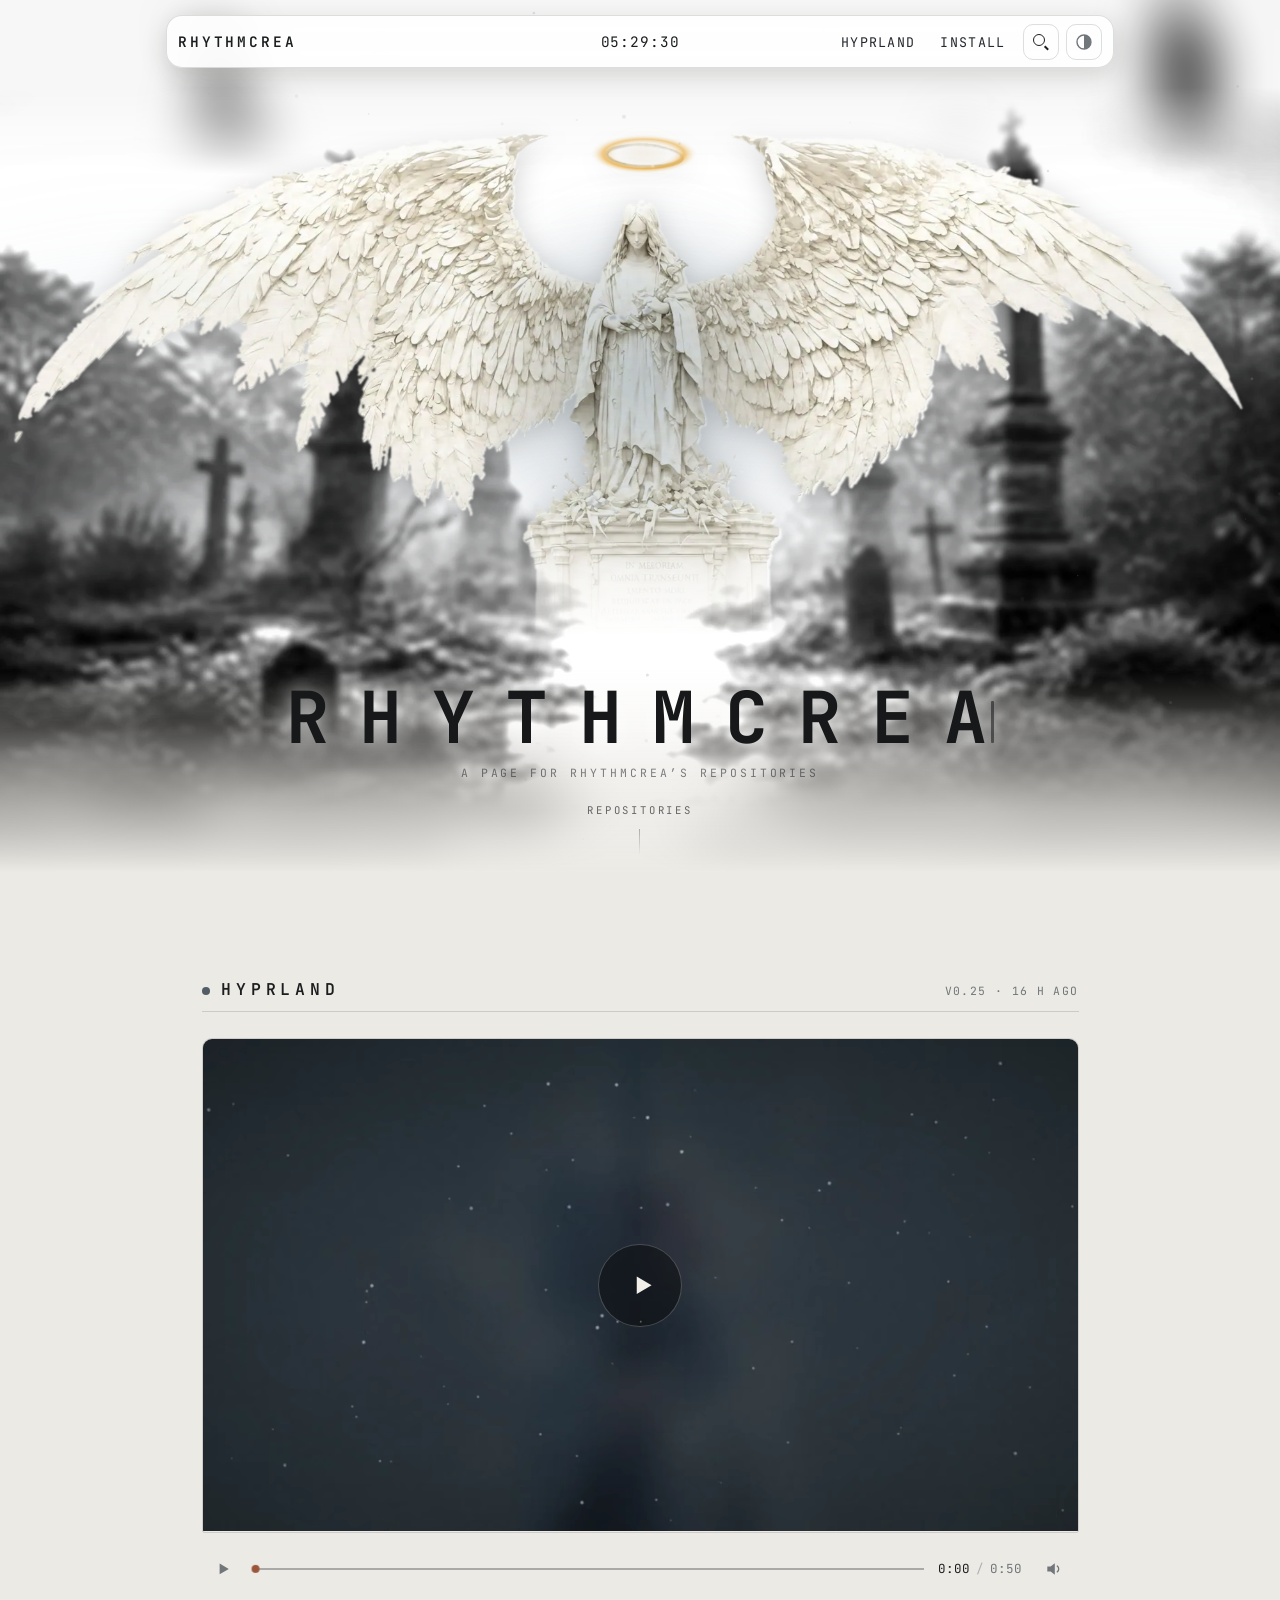
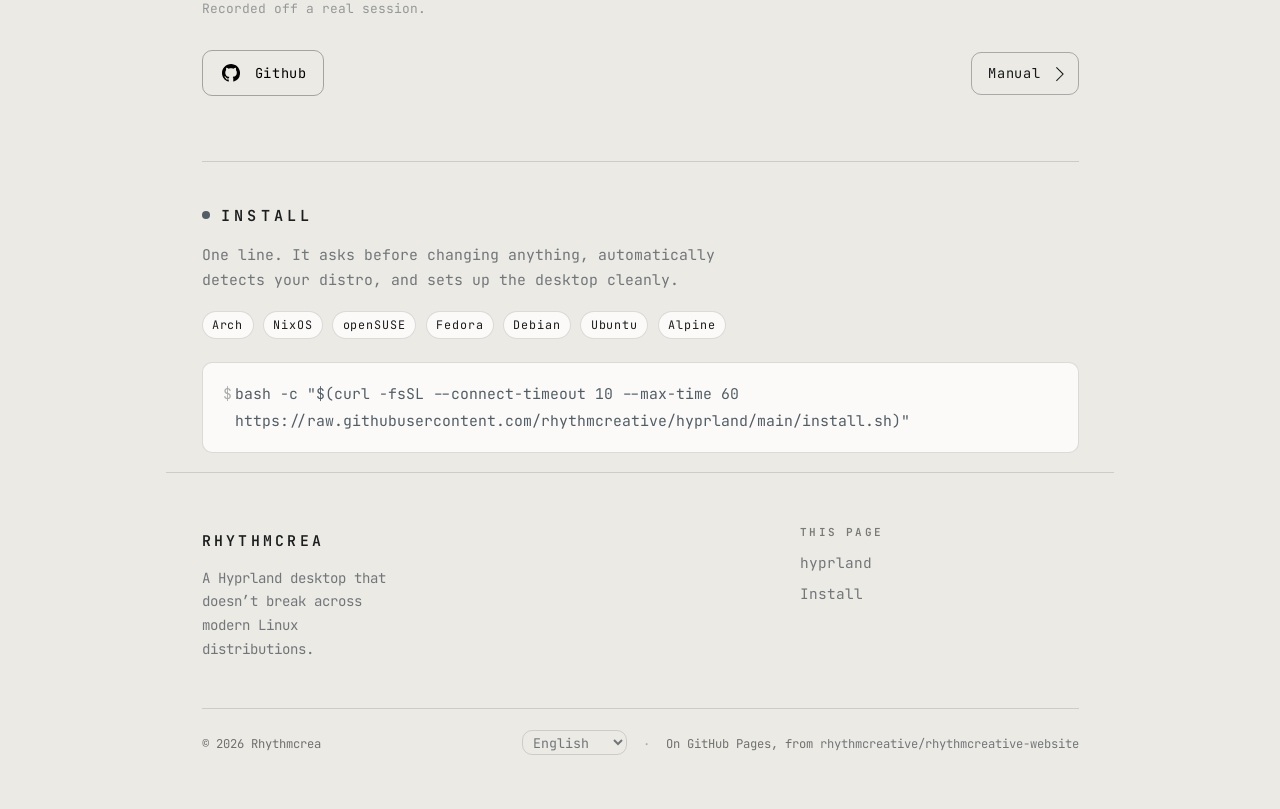
==== commit 18a00e03: "Revert homepage layout additions to restore clean design while keeping device theme adaptation" ====
--- a/index.html
+++ b/index.html
@@ -323,11 +323,6 @@
          el reduced-motion del sistema el cursor es justo lo primero que sobra. -->
     <h1 class="nombre">RHYTHMCREA<span class="cursor" aria-hidden="true"></span></h1>
     <p class="bajo">a page for rhythmcrea&#8217;s repositories</p>
-    <div class="hero-acciones">
-      <a href="#hyprland" class="hero-btn hero-btn-primario"><span>Hyprland</span><i></i></a>
-      <a href="manual.html" class="hero-btn"><span>Manual &amp; Roadmap</span></a>
-      <a href="#instalar" class="hero-btn"><span>Install</span></a>
-    </div>
     <button class="bajar" id="bajar" type="button">repositories <i></i></button>
   </div>
 </section>
@@ -335,8 +330,10 @@
 <!-- Hyprland. Lo unico que hay, con su seccion entera. -->
 <section class="cola seccion" id="hyprland">
   <div id="hyprland-caja">
-<div class="cabecera-seccion"><span class="punto-mini"></span><h2>hyprland</h2><span class="meta">v0.25  ·  16 h ago</span></div><figure class="clip"><div class="escena-clip"><video id="clip-hyprland" width="1280" height="720" poster="assets/hyprland-poster.webp" preload="none" playsinline  data-desde="5" loop aria-label="hyprland, the desktop"><source data-src="assets/hyprland-demo.webm" type="video/webm"><source data-src="assets/hyprland-demo.mp4" type="video/mp4">This browser cannot play the clip. It is 50 seconds of the desktop: the launcher, the control centre and the end.</video><button class="clip-play" type="button" data-play="clip-hyprland" aria-label="Reproducir el clip"><svg viewBox="0 0 24 24" aria-hidden="true"><path d="M8 5.5v13l11-6.5-11-6.5Z" fill="currentColor"/></svg></button></div><div class="clip-barra"><button class="clip-btn" type="button" data-accion="play" aria-label="Reproducir"><svg viewBox="0 0 24 24" aria-hidden="true" class="ico-play"><path d="M8 5.5v13l11-6.5-11-6.5Z" fill="currentColor"/></svg><svg viewBox="0 0 24 24" aria-hidden="true" class="ico-pausa"><path d="M8 5h3v14H8zM13 5h3v14h-3z" fill="currentColor"/></svg></button><div class="clip-pista" role="slider" tabindex="0" aria-label="Posicion" aria-valuemin="0" aria-valuemax="100" aria-valuenow="0"><span class="clip-barra-rota"></span><span class="clip-mando"></span></div><span class="clip-tiempo"><b class="clip-actual">0:00</b><i>/</i><span class="clip-total">--:--</span></span><div class="clip-vol"><button class="clip-btn" type="button" data-accion="mute" aria-label="Quitar el sonido"><svg viewBox="0 0 24 24" aria-hidden="true" class="ico-son"><path d="M4 9v6h4l5 4V5L8 9H4Z" fill="currentColor"/><path d="M16 8.5a4.5 4.5 0 0 1 0 7" fill="none" stroke="currentColor" stroke-width="1.6" stroke-linecap="round"/></svg><svg viewBox="0 0 24 24" aria-hidden="true" class="ico-mudo"><path d="M4 9v6h4l5 4V5L8 9H4Z" fill="currentColor"/><path d="m16 9 5 6M21 9l-5 6" stroke="currentColor" stroke-width="1.6" stroke-linecap="round"/></svg></button><div class="clip-pista clip-vol-pista" role="slider" tabindex="0" aria-label="Volumen" aria-valuemin="0" aria-valuemax="100" aria-valuenow="100"><span class="clip-barra-rota"></span><span class="clip-mando"></span></div></div></div><figcaption class="nota-dato">Recorded off a real session.</figcaption></figure><div class="acciones-seccion"><a class="b b-gh" href="https://github.com/rhythmcreative/hyprland" target="_blank" rel="noopener"><span class="marca" aria-hidden="true"><svg viewBox="0 0 16 16" fill="currentColor"><path d="M8 0C3.58 0 0 3.58 0 8c0 3.54 2.29 6.53 5.47 7.59.4.07.55-.17.55-.38 0-.19-.01-.82-.01-1.49-2.01.37-2.53-.49-2.69-.94-.09-.23-.48-.94-.82-1.13-.28-.15-.68-.52-.01-.53.63-.01 1.08.58 1.23.82.72 1.21 1.87.87 2.33.66.07-.52.28-.87.51-1.07-1.78-.2-3.64-.89-3.64-3.95 0-.87.31-1.59.82-2.15-.08-.2-.36-1.02.08-2.12 0 0 .67-.21 2.2.82.64-.18 1.32-.27 2-.27s1.36.09 2 .27c1.53-1.04 2.2-.82 2.2-.82.44 1.1.16 1.92.08 2.12.51.56.82 1.27.82 2.15 0 3.07-1.87 3.75-3.65 3.95.29.25.54.73.54 1.48 0 1.07-.01 1.93-.01 2.2 0 .21.15.46.55.38A8.01 8.01 0 0 0 16 8c0-4.42-3.58-8-8-8Z"/></svg></span>Github</a><a class="b b-flecha" href="manual.html"><span>Manual</span><i aria-hidden="true"></i></a></div><div class="rejilla-pilares"><div class="pilar-card"><div class="pilar-cabecera"><svg class="pilar-ico" viewBox="0 0 24 24" fill="none" stroke="currentColor" stroke-width="1.8" stroke-linecap="round" stroke-linejoin="round"><rect x="2" y="3" width="20" height="14" rx="2"/><line x1="8" y1="21" x2="16" y2="21"/><line x1="12" y1="17" x2="12" y2="21"/></svg><h3>Multi-Distro Core</h3></div><p>Native installation scripts and packages for Arch, NixOS, openSUSE, Fedora, Debian, Ubuntu, and Alpine with GPU driver detection.</p><span class="pilar-tag">7 distributions</span></div><div class="pilar-card"><div class="pilar-cabecera"><svg class="pilar-ico" viewBox="0 0 24 24" fill="none" stroke="currentColor" stroke-width="1.8" stroke-linecap="round" stroke-linejoin="round"><rect x="4" y="3" width="16" height="5" rx="2.5"/><rect x="3" y="11" width="18" height="10" rx="2"/></svg><h3>Quickshell Desktop</h3></div><p>Reactive Wayland dynamic island status bar, volume and brightness OSDs, independent multi-monitor menus, and lockscreen integration.</p><span class="pilar-tag">Wayland native</span></div><div class="pilar-card"><div class="pilar-cabecera"><svg class="pilar-ico" viewBox="0 0 24 24" fill="none" stroke="currentColor" stroke-width="1.8" stroke-linecap="round" stroke-linejoin="round"><circle cx="12" cy="12" r="10"/><path d="m4.93 4.93 4.24 4.24"/><path d="m14.83 9.17 4.24-4.24"/><path d="m14.83 14.83 4.24 4.24"/><path d="m9.17 14.83-4.24 4.24"/></svg><h3>Pywal Palette Sync</h3></div><p>Real-time wallpaper color extraction propagated live to Kitty, Alacritty, Rofi, notifications, and GTK without compositor restarts.</p><span class="pilar-tag">Instant colors</span></div><div class="pilar-card"><div class="pilar-cabecera"><svg class="pilar-ico" viewBox="0 0 24 24" fill="none" stroke="currentColor" stroke-width="1.8" stroke-linecap="round" stroke-linejoin="round"><path d="M22 12h-4l-3 9L9 3l-3 9H2"/></svg><h3>Self-Healing Doctor</h3></div><p>Integrated rhythm-doctor engine audits system state, audio daemons, and preserves custom configurations in user.conf and user.lua.</p><span class="pilar-tag">rhythm-doctor</span></div></div><div class="atajos-manual"><span class="atajos-titulo">Explore the manual:</span><div class="atajos-fila"><a href="manual.html#hyprland/atajos" class="atajo-link">Keybindings</a><a href="manual.html#hyprland/pantallas" class="atajo-link">Monitors</a><a href="manual.html#hyprland/fondos" class="atajo-link">Wallpapers</a><a href="manual.html#hyprland/barra" class="atajo-link">Status bar</a><a href="manual.html#roadmap" class="atajo-link atajo-link-destacado">Roadmap</a></div></div><div class="instalar" id="instalar"><h3 class="instalar-titulo">Install</h3><p class="instalar-texto">One line. It asks before changing anything, automatically detects your distro, and sets up the desktop cleanly.</p><div class="distros-soportadas" aria-label="Supported distributions"><span class="chip-distro">Arch</span><span class="chip-distro">NixOS</span><span class="chip-distro">openSUSE</span><span class="chip-distro">Fedora</span><span class="chip-distro">Debian</span><span class="chip-distro">Ubuntu</span><span class="chip-distro">Alpine</span></div><div class="instalar-modos" role="tablist" aria-label="Installation modes"><button class="modo-btn activo" type="button" data-cmd="bash -c &quot;$(curl -fsSL --connect-timeout 10 --max-time 60 https://raw.githubusercontent.com/rhythmcreative/hyprland/main/install.sh)&quot;">Default</button><button class="modo-btn" type="button" data-cmd="bash -c &quot;$(curl -fsSL --connect-timeout 10 --max-time 60 https://raw.githubusercontent.com/rhythmcreative/hyprland/main/install.sh)&quot; -- --preview">Preview (dry run)</button><button class="modo-btn" type="button" data-cmd="bash -c &quot;$(curl -fsSL --connect-timeout 10 --max-time 60 https://raw.githubusercontent.com/rhythmcreative/hyprland/main/install.sh)&quot; -- --update">Update &amp; sync</button><button class="modo-btn" type="button" data-cmd="rhythm-doctor">Doctor (check)</button></div><div class="comando instalar-cmd"><code>bash -c &quot;$(curl -fsSL --connect-timeout 10 --max-time 60 https://raw.githubusercontent.com/rhythmcreative/hyprland/main/install.sh)&quot;</code><button class="copiar" type="button" data-copiar="bash -c &quot;$(curl -fsSL --connect-timeout 10 --max-time 60 https://raw.githubusercontent.com/rhythmcreative/hyprland/main/install.sh)&quot;">copy</button></div></div>
+<div class="cabecera-seccion"><span class="punto-mini"></span><h2>hyprland</h2><span class="meta">v0.25  ·  16 h ago</span></div><figure class="clip"><div class="escena-clip"><video id="clip-hyprland" width="1280" height="720" poster="assets/hyprland-poster.webp" preload="none" playsinline  data-desde="5" loop aria-label="hyprland, the desktop"><source data-src="assets/hyprland-demo.webm" type="video/webm"><source data-src="assets/hyprland-demo.mp4" type="video/mp4">This browser cannot play the clip. It is 50 seconds of the desktop: the launcher, the control centre and the end.</video><button class="clip-play" type="button" data-play="clip-hyprland" aria-label="Reproducir el clip"><svg viewBox="0 0 24 24" aria-hidden="true"><path d="M8 5.5v13l11-6.5-11-6.5Z" fill="currentColor"/></svg></button></div><div class="clip-barra"><button class="clip-btn" type="button" data-accion="play" aria-label="Reproducir"><svg viewBox="0 0 24 24" aria-hidden="true" class="ico-play"><path d="M8 5.5v13l11-6.5-11-6.5Z" fill="currentColor"/></svg><svg viewBox="0 0 24 24" aria-hidden="true" class="ico-pausa"><path d="M8 5h3v14H8zM13 5h3v14h-3z" fill="currentColor"/></svg></button><div class="clip-pista" role="slider" tabindex="0" aria-label="Posicion" aria-valuemin="0" aria-valuemax="100" aria-valuenow="0"><span class="clip-barra-rota"></span><span class="clip-mando"></span></div><span class="clip-tiempo"><b class="clip-actual">0:00</b><i>/</i><span class="clip-total">--:--</span></span><div class="clip-vol"><button class="clip-btn" type="button" data-accion="mute" aria-label="Quitar el sonido"><svg viewBox="0 0 24 24" aria-hidden="true" class="ico-son"><path d="M4 9v6h4l5 4V5L8 9H4Z" fill="currentColor"/><path d="M16 8.5a4.5 4.5 0 0 1 0 7" fill="none" stroke="currentColor" stroke-width="1.6" stroke-linecap="round"/></svg><svg viewBox="0 0 24 24" aria-hidden="true" class="ico-mudo"><path d="M4 9v6h4l5 4V5L8 9H4Z" fill="currentColor"/><path d="m16 9 5 6M21 9l-5 6" stroke="currentColor" stroke-width="1.6" stroke-linecap="round"/></svg></button><div class="clip-pista clip-vol-pista" role="slider" tabindex="0" aria-label="Volumen" aria-valuemin="0" aria-valuemax="100" aria-valuenow="100"><span class="clip-barra-rota"></span><span class="clip-mando"></span></div></div></div><figcaption class="nota-dato">Recorded off a real session.</figcaption></figure><div class="acciones-seccion"><a class="b b-gh" href="https://github.com/rhythmcreative/hyprland" target="_blank" rel="noopener"><span class="marca" aria-hidden="true"><svg viewBox="0 0 16 16" fill="currentColor"><path d="M8 0C3.58 0 0 3.58 0 8c0 3.54 2.29 6.53 5.47 7.59.4.07.55-.17.55-.38 0-.19-.01-.82-.01-1.49-2.01.37-2.53-.49-2.69-.94-.09-.23-.48-.94-.82-1.13-.28-.15-.68-.52-.01-.53.63-.01 1.08.58 1.23.82.72 1.21 1.87.87 2.33.66.07-.52.28-.87.51-1.07-1.78-.2-3.64-.89-3.64-3.95 0-.87.31-1.59.82-2.15-.08-.2-.36-1.02.08-2.12 0 0 .67-.21 2.2.82.64-.18 1.32-.27 2-.27s1.36.09 2 .27c1.53-1.04 2.2-.82 2.2-.82.44 1.1.16 1.92.08 2.12.51.56.82 1.27.82 2.15 0 3.07-1.87 3.75-3.65 3.95.29.25.54.73.54 1.48 0 1.07-.01 1.93-.01 2.2 0 .21.15.46.55.38A8.01 8.01 0 0 0 16 8c0-4.42-3.58-8-8-8Z"/></svg></span>Github</a><a class="b b-flecha" href="manual.html"><span>Manual</span><i aria-hidden="true"></i></a></div><div class="instalar" id="instalar"><h3 class="instalar-titulo">Install</h3><p class="instalar-texto">One line. It asks before changing anything, automatically detects your distro, and sets up the desktop cleanly.</p><div class="distros-soportadas" aria-label="Supported distributions"><span class="chip-distro">Arch</span><span class="chip-distro">NixOS</span><span class="chip-distro">openSUSE</span><span class="chip-distro">Fedora</span><span class="chip-distro">Debian</span><span class="chip-distro">Ubuntu</span><span class="chip-distro">Alpine</span></div><div class="comando instalar-cmd"><code>bash -c &quot;$(curl -fsSL --connect-timeout 10 --max-time 60 https://raw.githubusercontent.com/rhythmcreative/hyprland/main/install.sh)&quot;</code><button class="copiar" type="button" data-copiar="bash -c &quot;$(curl -fsSL --connect-timeout 10 --max-time 60 https://raw.githubusercontent.com/rhythmcreative/hyprland/main/install.sh)&quot;">copy</button></div></div>
   </div>
+
+
 
 
 
--- a/assets/style.css
+++ b/assets/style.css
@@ -738,66 +738,6 @@
 .bajo { font-size: 0.6rem; letter-spacing: 0.26em; text-transform: uppercase;
         color: rgba(153, 186, 201, 0.5); }
 
-.hero-acciones {
-  display: flex; flex-wrap: wrap; align-items: center; justify-content: center;
-  gap: 0.55rem; margin-top: 0.5rem;
-}
-.hero-btn {
-  display: inline-flex; align-items: center; gap: 0.4rem;
-  padding: 0.4rem 0.9rem;
-  font: 600 0.64rem/1 var(--f); letter-spacing: 0.12em; text-transform: uppercase;
-  color: var(--hielo); text-decoration: none;
-  background: var(--cristal); border: 1px solid var(--linea); border-radius: 999px;
-  backdrop-filter: blur(8px); -webkit-backdrop-filter: blur(8px);
-  box-shadow: 0 2px 8px rgba(0, 0, 0, 0.18);
-  transition: transform 0.18s ease, border-color 0.18s ease, background 0.18s ease, color 0.18s ease;
-}
-.hero-btn:hover {
-  transform: translateY(-1px);
-  border-color: var(--linea-alta);
-  color: #ffffff;
-  background: rgba(153, 186, 201, 0.16);
-}
-.hero-btn:active { transform: scale(0.96); }
-.hero-btn-primario {
-  border-color: var(--azul-4);
-  background: rgba(65, 125, 151, 0.22);
-  color: #ffffff;
-}
-.hero-btn-primario:hover {
-  border-color: var(--hielo);
-  background: rgba(65, 125, 151, 0.40);
-}
-.hero-btn-primario i {
-  display: inline-block; width: 0; height: 0;
-  border-left: 4px solid currentColor;
-  border-top: 3px solid transparent;
-  border-bottom: 3px solid transparent;
-  margin-left: 0.1rem;
-}
-
-html.claro .hero-btn {
-  background: rgba(255, 255, 255, 0.85);
-  border-color: rgba(20, 22, 24, 0.14);
-  color: #16181a;
-  box-shadow: 0 2px 8px rgba(0, 0, 0, 0.04);
-}
-html.claro .hero-btn:hover {
-  background: #16181a;
-  color: #ffffff;
-  border-color: #16181a;
-}
-html.claro .hero-btn-primario {
-  background: rgba(43, 90, 115, 0.12);
-  border-color: rgba(43, 90, 115, 0.35);
-  color: #1c4b63;
-}
-html.claro .hero-btn-primario:hover {
-  background: #1c4b63;
-  color: #ffffff;
-  border-color: #1c4b63;
-}
-
 .bajar { margin-top: 0.5rem; display: flex; flex-direction: column; align-items: center;
          gap: 0.5rem; font-size: 0.56rem; letter-spacing: 0.26em; text-transform: uppercase;
          color: rgba(107, 130, 140, 0.62); cursor: pointer; }
@@ -858,153 +798,6 @@
    estan mas ABAJO en la hoja (vienen del instalador, dentro de la seccion de
    hyprland) y con la misma especificidad se las comian: el borde, el fondo, el
    text-indent negativo del "$" y el borde del boton. Con el prefijo ganan. */
-/* ── Los cuatro pilares de Hyprland ────────────────────────────────────────── */
-.rejilla-pilares {
-  display: grid;
-  grid-template-columns: repeat(2, minmax(0, 1fr));
-  gap: 0.85rem;
-  margin: 2.6rem 0 2rem;
-}
-@media (max-width: 760px) {
-  .rejilla-pilares { grid-template-columns: 1fr; gap: 0.75rem; margin: 2rem 0 1.6rem; }
-}
-
-.pilar-card {
-  display: flex; flex-direction: column; gap: 0.55rem;
-  padding: 1.15rem 1.25rem;
-  border: 1px solid var(--linea);
-  border-radius: var(--r);
-  background: var(--cristal-opaco);
-  box-shadow: 0 2px 10px rgba(0, 0, 0, 0.22);
-  transition: transform 0.2s ease, border-color 0.2s ease, box-shadow 0.2s ease;
-}
-.pilar-card:hover {
-  transform: translateY(-2px);
-  border-color: var(--linea-alta);
-  box-shadow: 0 8px 24px rgba(0, 0, 0, 0.35);
-}
-html.claro .pilar-card {
-  background: #ffffff;
-  border-color: rgba(20, 22, 24, 0.10);
-  box-shadow: 0 2px 8px rgba(0, 0, 0, 0.04);
-}
-html.claro .pilar-card:hover {
-  border-color: rgba(20, 22, 24, 0.24);
-  box-shadow: 0 8px 24px rgba(0, 0, 0, 0.08);
-}
-
-.pilar-cabecera {
-  display: flex; align-items: center; gap: 0.65rem;
-}
-.pilar-ico {
-  width: 1.15rem; height: 1.15rem; flex: none;
-  color: var(--azul-4);
-}
-html.claro .pilar-ico { color: #286483; }
-
-.pilar-card h3 {
-  font: 600 0.82rem/1.2 var(--f); letter-spacing: 0.04em;
-  color: var(--hielo); margin: 0;
-}
-html.claro .pilar-card h3 { color: #16181a; }
-
-.pilar-card p {
-  font-size: 0.74rem; line-height: 1.55;
-  color: var(--gris); margin: 0;
-}
-html.claro .pilar-card p { color: #535d64; }
-
-.pilar-tag {
-  align-self: flex-start;
-  font: 600 0.62rem/1 var(--f); letter-spacing: 0.06em; text-transform: uppercase;
-  color: var(--azul-4); background: rgba(65, 125, 151, 0.14);
-  padding: 0.22rem 0.52rem; border-radius: 999px;
-  margin-top: auto;
-}
-html.claro .pilar-tag {
-  color: #245e7c; background: rgba(36, 94, 124, 0.08);
-}
-
-/* ── Accesos rapidos al manual ─────────────────────────────────────────────── */
-.atajos-manual {
-  display: flex; flex-direction: column; gap: 0.7rem;
-  margin: 1.8rem 0 0; padding: 1.1rem 1.25rem;
-  border: 1px dashed var(--linea); border-radius: var(--r);
-  background: rgba(16, 21, 25, 0.45);
-}
-html.claro .atajos-manual {
-  background: rgba(246, 245, 242, 0.65);
-  border-color: rgba(20, 22, 24, 0.14);
-}
-
-.atajos-titulo {
-  font: 600 0.66rem/1 var(--f); letter-spacing: 0.14em; text-transform: uppercase;
-  color: var(--gris);
-}
-html.claro .atajos-titulo { color: #626c73; }
-
-.atajos-fila {
-  display: flex; flex-wrap: wrap; gap: 0.45rem;
-}
-.atajo-link {
-  font: 500 0.72rem/1 var(--f); letter-spacing: 0.03em;
-  color: var(--hielo); text-decoration: none;
-  padding: 0.36rem 0.7rem; border-radius: 6px;
-  border: 1px solid var(--linea); background: var(--cristal-opaco);
-  transition: all 0.16s ease;
-}
-.atajo-link:hover {
-  border-color: var(--linea-alta); color: #ffffff;
-  transform: translateY(-1px);
-}
-.atajo-link-destacado {
-  border-color: var(--azul-4);
-  color: var(--azul-4);
-}
-html.claro .atajo-link {
-  background: #ffffff; color: #16181a;
-  border-color: rgba(20, 22, 24, 0.12);
-  box-shadow: 0 1px 3px rgba(0, 0, 0, 0.03);
-}
-html.claro .atajo-link:hover {
-  border-color: #16181a; color: #16181a;
-  box-shadow: 0 2px 6px rgba(0, 0, 0, 0.08);
-}
-html.claro .atajo-link-destacado {
-  border-color: #2b6889; color: #20546e;
-}
-
-/* ── Pestañas / modos de instalacion ────────────────────────────────────────── */
-.instalar-modos {
-  display: flex; flex-wrap: wrap; gap: 0.4rem;
-  margin: 0.9rem 0 0.7rem;
-}
-.modo-btn {
-  font: 600 0.64rem/1 var(--f); letter-spacing: 0.06em; text-transform: uppercase;
-  padding: 0.35rem 0.65rem; border-radius: 6px;
-  border: 1px solid var(--linea); background: var(--cristal-opaco);
-  color: var(--gris); cursor: pointer;
-  transition: all 0.15s ease;
-}
-.modo-btn:hover {
-  color: var(--hielo); border-color: var(--linea-alta);
-}
-.modo-btn.activo {
-  color: #ffffff; border-color: var(--azul-4);
-  background: rgba(65, 125, 151, 0.24);
-}
-html.claro .modo-btn {
-  background: #ffffff; color: #626c73;
-  border-color: rgba(20, 22, 24, 0.12);
-}
-html.claro .modo-btn:hover {
-  color: #16181a; border-color: rgba(20, 22, 24, 0.28);
-}
-html.claro .modo-btn.activo {
-  color: #1c4b63; border-color: #2b6889;
-  background: rgba(43, 104, 137, 0.12);
-}
-
 .instalar {
   margin-top: 3.4rem; padding-top: 2.4rem;
   border-top: 1px solid var(--linea);
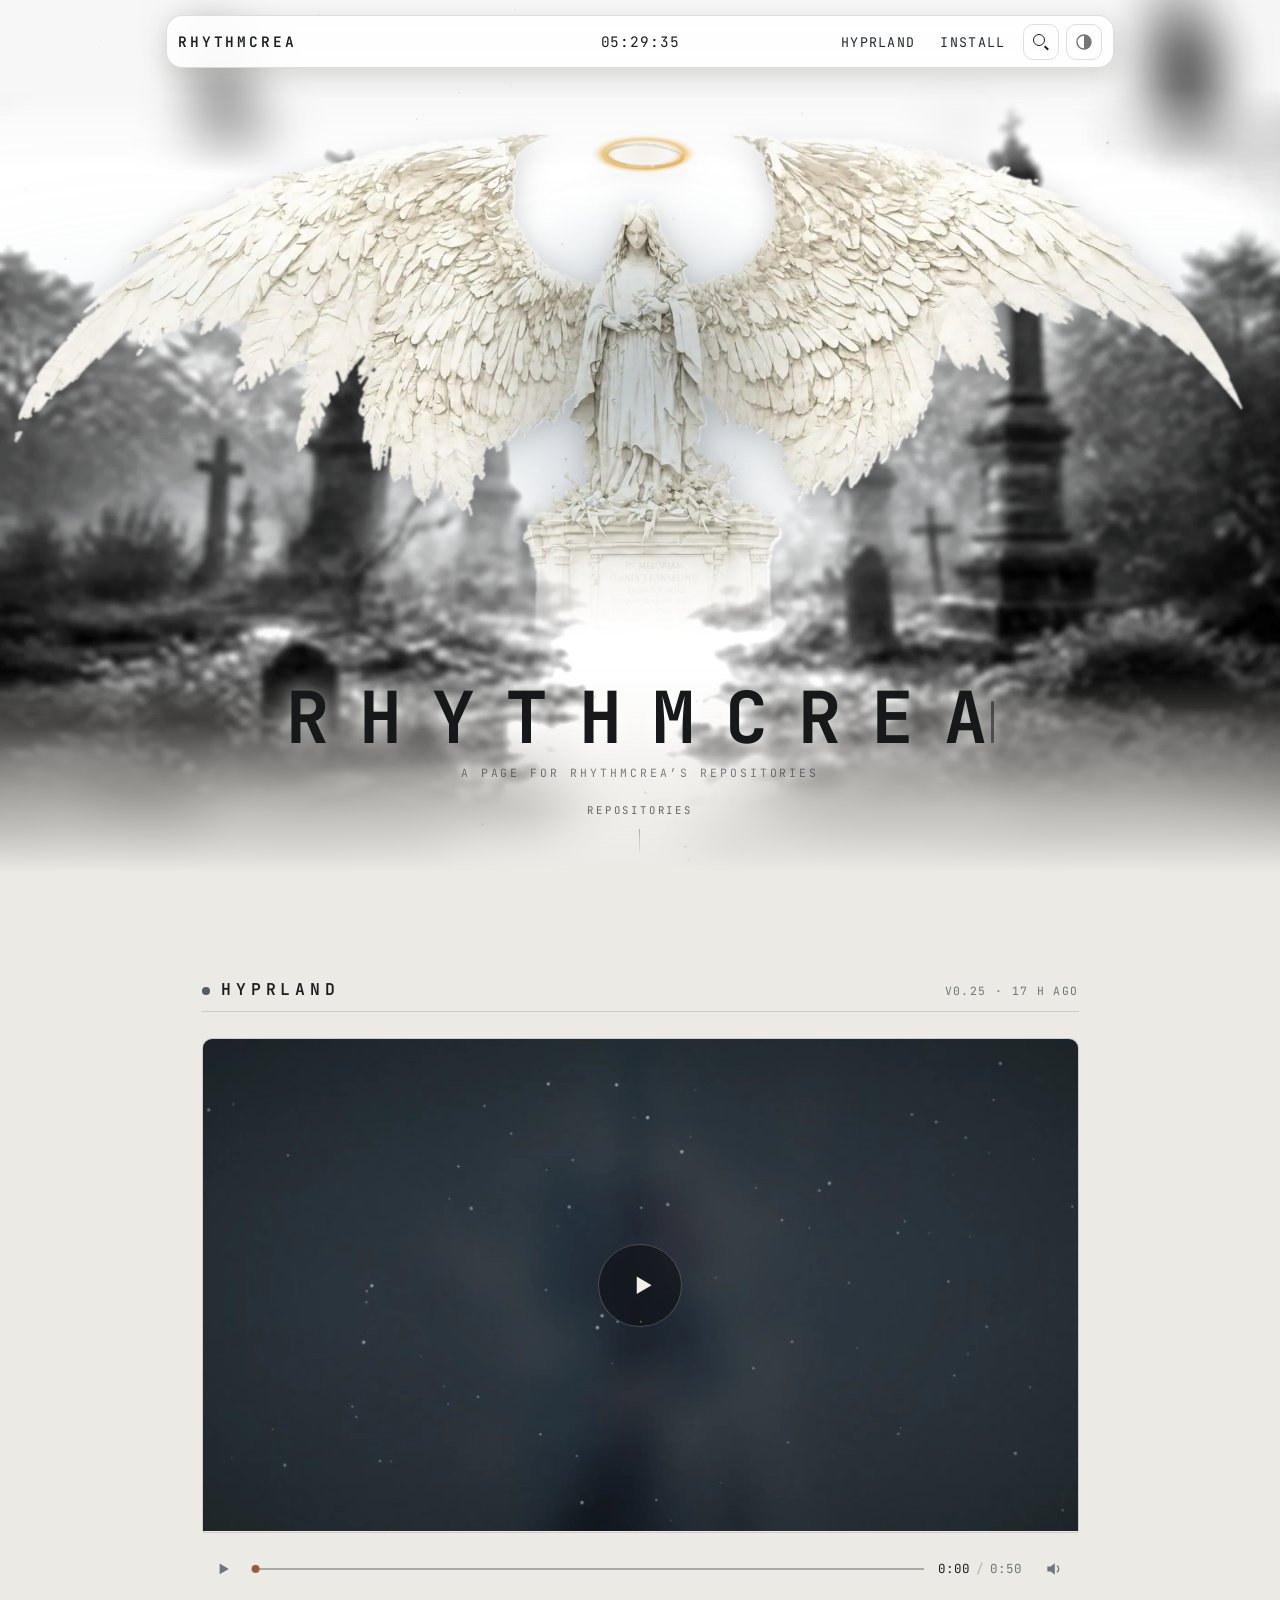
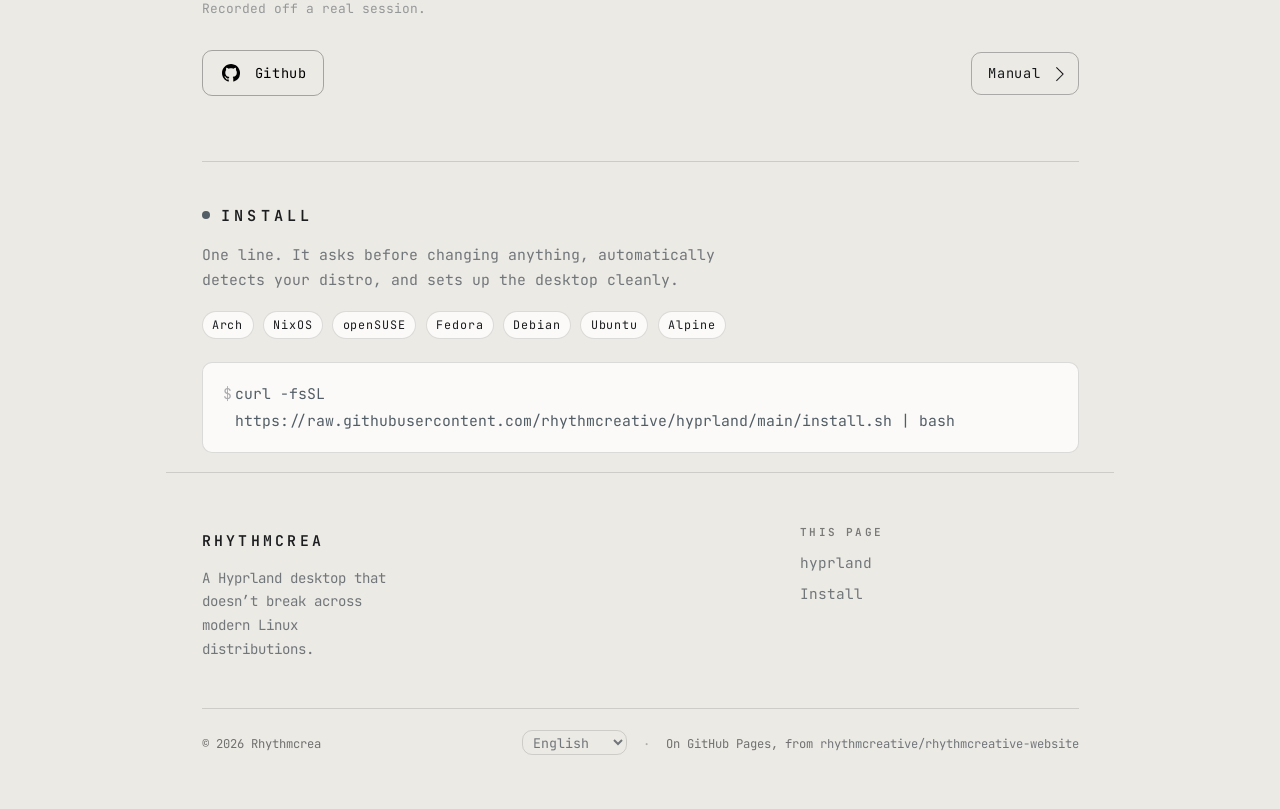
==== commit 18a6d5ba: "Update install command to curl piped to bash" ====
--- a/index.html
+++ b/index.html
@@ -330,8 +330,9 @@
 <!-- Hyprland. Lo unico que hay, con su seccion entera. -->
 <section class="cola seccion" id="hyprland">
   <div id="hyprland-caja">
-<div class="cabecera-seccion"><span class="punto-mini"></span><h2>hyprland</h2><span class="meta">v0.25  ·  16 h ago</span></div><figure class="clip"><div class="escena-clip"><video id="clip-hyprland" width="1280" height="720" poster="assets/hyprland-poster.webp" preload="none" playsinline  data-desde="5" loop aria-label="hyprland, the desktop"><source data-src="assets/hyprland-demo.webm" type="video/webm"><source data-src="assets/hyprland-demo.mp4" type="video/mp4">This browser cannot play the clip. It is 50 seconds of the desktop: the launcher, the control centre and the end.</video><button class="clip-play" type="button" data-play="clip-hyprland" aria-label="Reproducir el clip"><svg viewBox="0 0 24 24" aria-hidden="true"><path d="M8 5.5v13l11-6.5-11-6.5Z" fill="currentColor"/></svg></button></div><div class="clip-barra"><button class="clip-btn" type="button" data-accion="play" aria-label="Reproducir"><svg viewBox="0 0 24 24" aria-hidden="true" class="ico-play"><path d="M8 5.5v13l11-6.5-11-6.5Z" fill="currentColor"/></svg><svg viewBox="0 0 24 24" aria-hidden="true" class="ico-pausa"><path d="M8 5h3v14H8zM13 5h3v14h-3z" fill="currentColor"/></svg></button><div class="clip-pista" role="slider" tabindex="0" aria-label="Posicion" aria-valuemin="0" aria-valuemax="100" aria-valuenow="0"><span class="clip-barra-rota"></span><span class="clip-mando"></span></div><span class="clip-tiempo"><b class="clip-actual">0:00</b><i>/</i><span class="clip-total">--:--</span></span><div class="clip-vol"><button class="clip-btn" type="button" data-accion="mute" aria-label="Quitar el sonido"><svg viewBox="0 0 24 24" aria-hidden="true" class="ico-son"><path d="M4 9v6h4l5 4V5L8 9H4Z" fill="currentColor"/><path d="M16 8.5a4.5 4.5 0 0 1 0 7" fill="none" stroke="currentColor" stroke-width="1.6" stroke-linecap="round"/></svg><svg viewBox="0 0 24 24" aria-hidden="true" class="ico-mudo"><path d="M4 9v6h4l5 4V5L8 9H4Z" fill="currentColor"/><path d="m16 9 5 6M21 9l-5 6" stroke="currentColor" stroke-width="1.6" stroke-linecap="round"/></svg></button><div class="clip-pista clip-vol-pista" role="slider" tabindex="0" aria-label="Volumen" aria-valuemin="0" aria-valuemax="100" aria-valuenow="100"><span class="clip-barra-rota"></span><span class="clip-mando"></span></div></div></div><figcaption class="nota-dato">Recorded off a real session.</figcaption></figure><div class="acciones-seccion"><a class="b b-gh" href="https://github.com/rhythmcreative/hyprland" target="_blank" rel="noopener"><span class="marca" aria-hidden="true"><svg viewBox="0 0 16 16" fill="currentColor"><path d="M8 0C3.58 0 0 3.58 0 8c0 3.54 2.29 6.53 5.47 7.59.4.07.55-.17.55-.38 0-.19-.01-.82-.01-1.49-2.01.37-2.53-.49-2.69-.94-.09-.23-.48-.94-.82-1.13-.28-.15-.68-.52-.01-.53.63-.01 1.08.58 1.23.82.72 1.21 1.87.87 2.33.66.07-.52.28-.87.51-1.07-1.78-.2-3.64-.89-3.64-3.95 0-.87.31-1.59.82-2.15-.08-.2-.36-1.02.08-2.12 0 0 .67-.21 2.2.82.64-.18 1.32-.27 2-.27s1.36.09 2 .27c1.53-1.04 2.2-.82 2.2-.82.44 1.1.16 1.92.08 2.12.51.56.82 1.27.82 2.15 0 3.07-1.87 3.75-3.65 3.95.29.25.54.73.54 1.48 0 1.07-.01 1.93-.01 2.2 0 .21.15.46.55.38A8.01 8.01 0 0 0 16 8c0-4.42-3.58-8-8-8Z"/></svg></span>Github</a><a class="b b-flecha" href="manual.html"><span>Manual</span><i aria-hidden="true"></i></a></div><div class="instalar" id="instalar"><h3 class="instalar-titulo">Install</h3><p class="instalar-texto">One line. It asks before changing anything, automatically detects your distro, and sets up the desktop cleanly.</p><div class="distros-soportadas" aria-label="Supported distributions"><span class="chip-distro">Arch</span><span class="chip-distro">NixOS</span><span class="chip-distro">openSUSE</span><span class="chip-distro">Fedora</span><span class="chip-distro">Debian</span><span class="chip-distro">Ubuntu</span><span class="chip-distro">Alpine</span></div><div class="comando instalar-cmd"><code>bash -c &quot;$(curl -fsSL --connect-timeout 10 --max-time 60 https://raw.githubusercontent.com/rhythmcreative/hyprland/main/install.sh)&quot;</code><button class="copiar" type="button" data-copiar="bash -c &quot;$(curl -fsSL --connect-timeout 10 --max-time 60 https://raw.githubusercontent.com/rhythmcreative/hyprland/main/install.sh)&quot;">copy</button></div></div>
+<div class="cabecera-seccion"><span class="punto-mini"></span><h2>hyprland</h2><span class="meta">v0.25  ·  17 h ago</span></div><figure class="clip"><div class="escena-clip"><video id="clip-hyprland" width="1280" height="720" poster="assets/hyprland-poster.webp" preload="none" playsinline  data-desde="5" loop aria-label="hyprland, the desktop"><source data-src="assets/hyprland-demo.webm" type="video/webm"><source data-src="assets/hyprland-demo.mp4" type="video/mp4">This browser cannot play the clip. It is 50 seconds of the desktop: the launcher, the control centre and the end.</video><button class="clip-play" type="button" data-play="clip-hyprland" aria-label="Reproducir el clip"><svg viewBox="0 0 24 24" aria-hidden="true"><path d="M8 5.5v13l11-6.5-11-6.5Z" fill="currentColor"/></svg></button></div><div class="clip-barra"><button class="clip-btn" type="button" data-accion="play" aria-label="Reproducir"><svg viewBox="0 0 24 24" aria-hidden="true" class="ico-play"><path d="M8 5.5v13l11-6.5-11-6.5Z" fill="currentColor"/></svg><svg viewBox="0 0 24 24" aria-hidden="true" class="ico-pausa"><path d="M8 5h3v14H8zM13 5h3v14h-3z" fill="currentColor"/></svg></button><div class="clip-pista" role="slider" tabindex="0" aria-label="Posicion" aria-valuemin="0" aria-valuemax="100" aria-valuenow="0"><span class="clip-barra-rota"></span><span class="clip-mando"></span></div><span class="clip-tiempo"><b class="clip-actual">0:00</b><i>/</i><span class="clip-total">--:--</span></span><div class="clip-vol"><button class="clip-btn" type="button" data-accion="mute" aria-label="Quitar el sonido"><svg viewBox="0 0 24 24" aria-hidden="true" class="ico-son"><path d="M4 9v6h4l5 4V5L8 9H4Z" fill="currentColor"/><path d="M16 8.5a4.5 4.5 0 0 1 0 7" fill="none" stroke="currentColor" stroke-width="1.6" stroke-linecap="round"/></svg><svg viewBox="0 0 24 24" aria-hidden="true" class="ico-mudo"><path d="M4 9v6h4l5 4V5L8 9H4Z" fill="currentColor"/><path d="m16 9 5 6M21 9l-5 6" stroke="currentColor" stroke-width="1.6" stroke-linecap="round"/></svg></button><div class="clip-pista clip-vol-pista" role="slider" tabindex="0" aria-label="Volumen" aria-valuemin="0" aria-valuemax="100" aria-valuenow="100"><span class="clip-barra-rota"></span><span class="clip-mando"></span></div></div></div><figcaption class="nota-dato">Recorded off a real session.</figcaption></figure><div class="acciones-seccion"><a class="b b-gh" href="https://github.com/rhythmcreative/hyprland" target="_blank" rel="noopener"><span class="marca" aria-hidden="true"><svg viewBox="0 0 16 16" fill="currentColor"><path d="M8 0C3.58 0 0 3.58 0 8c0 3.54 2.29 6.53 5.47 7.59.4.07.55-.17.55-.38 0-.19-.01-.82-.01-1.49-2.01.37-2.53-.49-2.69-.94-.09-.23-.48-.94-.82-1.13-.28-.15-.68-.52-.01-.53.63-.01 1.08.58 1.23.82.72 1.21 1.87.87 2.33.66.07-.52.28-.87.51-1.07-1.78-.2-3.64-.89-3.64-3.95 0-.87.31-1.59.82-2.15-.08-.2-.36-1.02.08-2.12 0 0 .67-.21 2.2.82.64-.18 1.32-.27 2-.27s1.36.09 2 .27c1.53-1.04 2.2-.82 2.2-.82.44 1.1.16 1.92.08 2.12.51.56.82 1.27.82 2.15 0 3.07-1.87 3.75-3.65 3.95.29.25.54.73.54 1.48 0 1.07-.01 1.93-.01 2.2 0 .21.15.46.55.38A8.01 8.01 0 0 0 16 8c0-4.42-3.58-8-8-8Z"/></svg></span>Github</a><a class="b b-flecha" href="manual.html"><span>Manual</span><i aria-hidden="true"></i></a></div><div class="instalar" id="instalar"><h3 class="instalar-titulo">Install</h3><p class="instalar-texto">One line. It asks before changing anything, automatically detects your distro, and sets up the desktop cleanly.</p><div class="distros-soportadas" aria-label="Supported distributions"><span class="chip-distro">Arch</span><span class="chip-distro">NixOS</span><span class="chip-distro">openSUSE</span><span class="chip-distro">Fedora</span><span class="chip-distro">Debian</span><span class="chip-distro">Ubuntu</span><span class="chip-distro">Alpine</span></div><div class="comando instalar-cmd"><code>curl -fsSL https://raw.githubusercontent.com/rhythmcreative/hyprland/main/install.sh | bash</code><button class="copiar" type="button" data-copiar="curl -fsSL https://raw.githubusercontent.com/rhythmcreative/hyprland/main/install.sh | bash">copy</button></div></div>
   </div>
+
 
 
 
--- a/assets/style.css
+++ b/assets/style.css
@@ -1728,18 +1728,21 @@
 .isla .der { justify-self: end; display: flex; align-items: center; gap: 0.1rem; }
 
 @media (max-width: 620px) {
-  .barra-z { padding-top: max(0.4rem, env(safe-area-inset-top, 0px));
-             padding-left: max(0.4rem, env(safe-area-inset-left, 0px));
-             padding-right: max(0.4rem, env(safe-area-inset-right, 0px)); }
-
-  .isla { min-height: 42px; padding: 0.25rem 0.35rem;
+  .barra-z { padding-top: max(0.55rem, env(safe-area-inset-top, 0px));
+             padding-left: max(0.75rem, env(safe-area-inset-left, 0px));
+             padding-right: max(0.75rem, env(safe-area-inset-right, 0px)); }
+
+  .isla { min-height: 44px; padding: 0.25rem 0.45rem 0.25rem 1rem;
+          border-radius: var(--r-isla);
           max-width: none; width: 100%; }
 
-  .isla .rotulo { font-size: 0.82rem; letter-spacing: 0.12em; padding-left: 0.2rem; }
-
-  .isla .reloj { font-size: 0.82rem; letter-spacing: 0.02em; padding: 0 0.15rem; }
-
-  .isla .der { gap: 0.2rem; }
+  .isla .rotulo-enlace { margin-left: 0 !important; padding: 0 0.2rem; }
+
+  .isla .rotulo { font-size: 0.78rem; letter-spacing: 0.12em; padding-left: 0; }
+
+  .isla .reloj { font-size: 0.80rem; letter-spacing: 0.03em; padding: 0 0.2rem; }
+
+  .isla .der { gap: 0.3rem; }
 
   .isla nav { display: flex; gap: 0.15rem; }
   .isla nav a { font-size: 0.72rem; padding: 0 0.4rem; min-height: 38px;
@@ -1748,10 +1751,12 @@
   .interruptor,
   .buscador-boton,
   .contenidos {
-    width: 38px;
-    height: 38px;
-    min-width: 38px;
-    margin-left: 0.1rem;
+    width: 38px !important;
+    height: 38px !important;
+    min-width: 38px !important;
+    min-height: 38px !important;
+    padding: 0 !important;
+    margin-left: 0 !important;
   }
   .interruptor .ic { width: 1.1rem; height: 1.1rem; }
 }
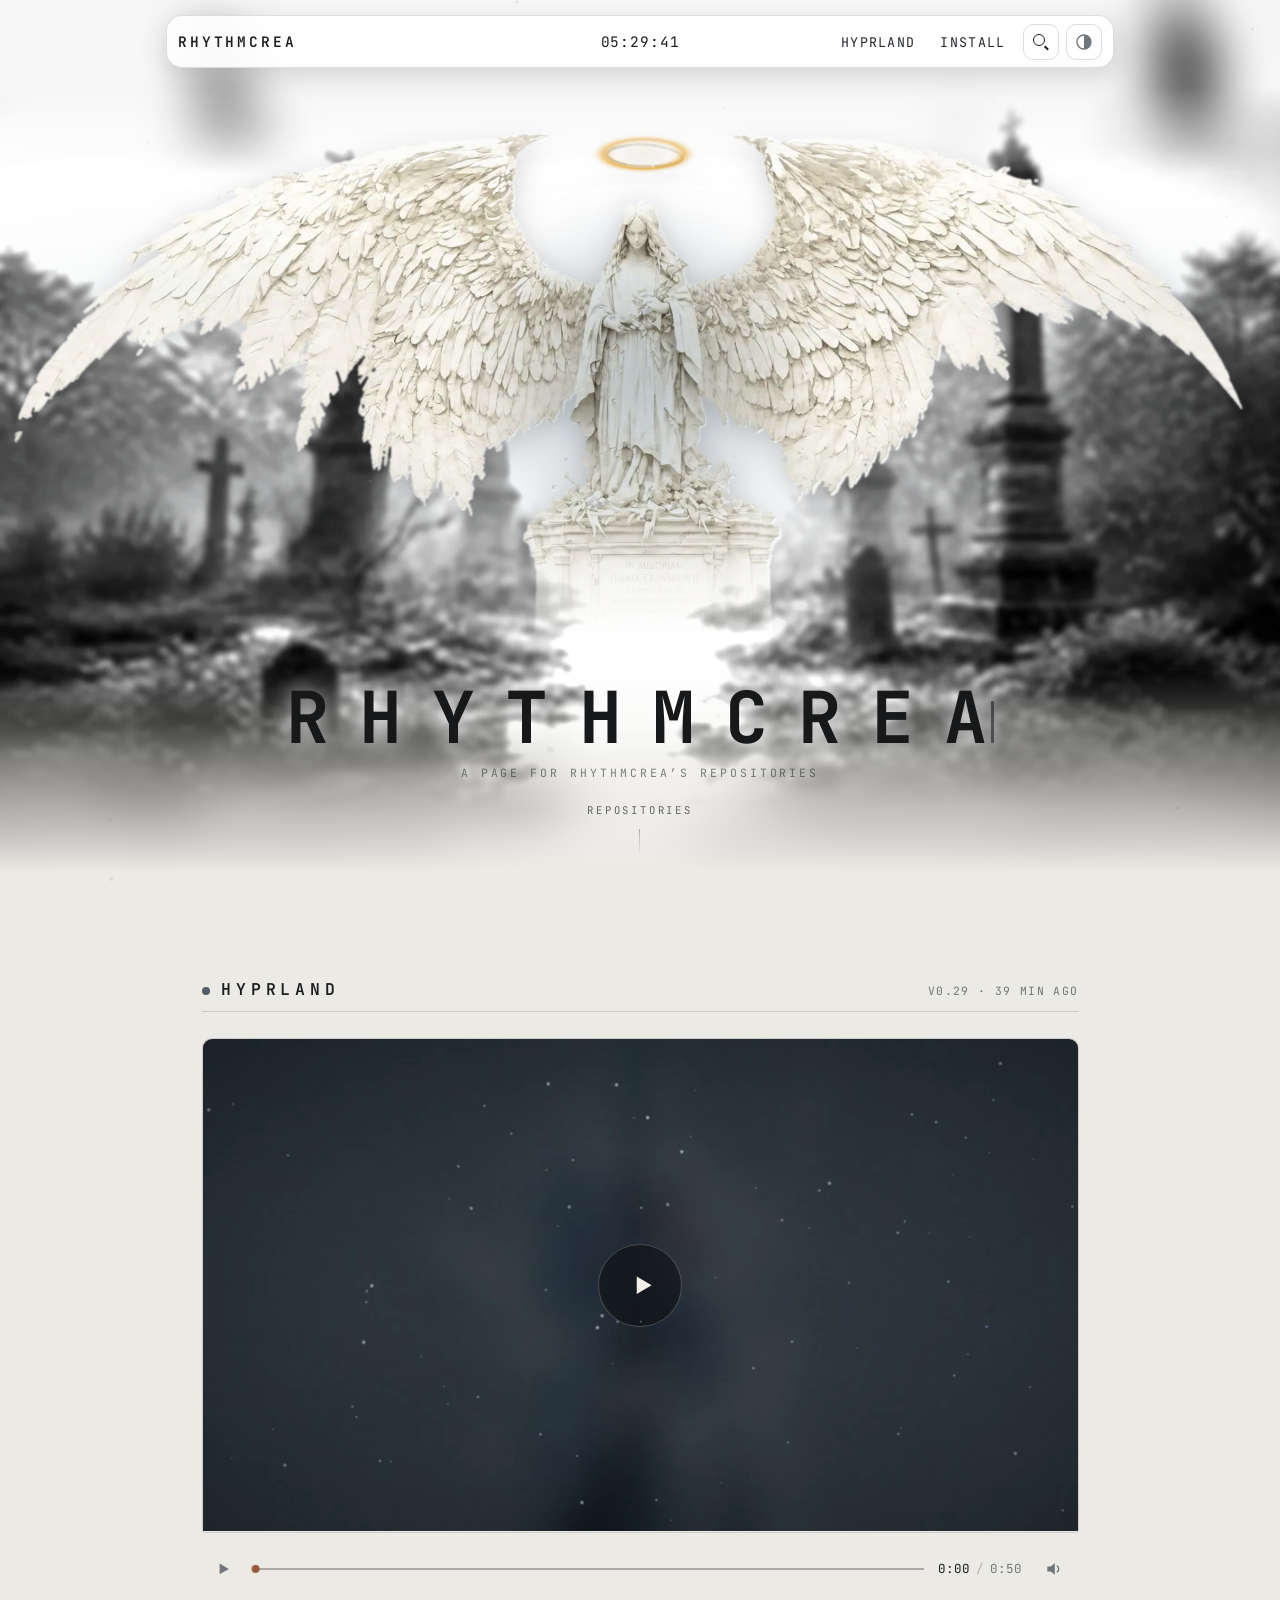
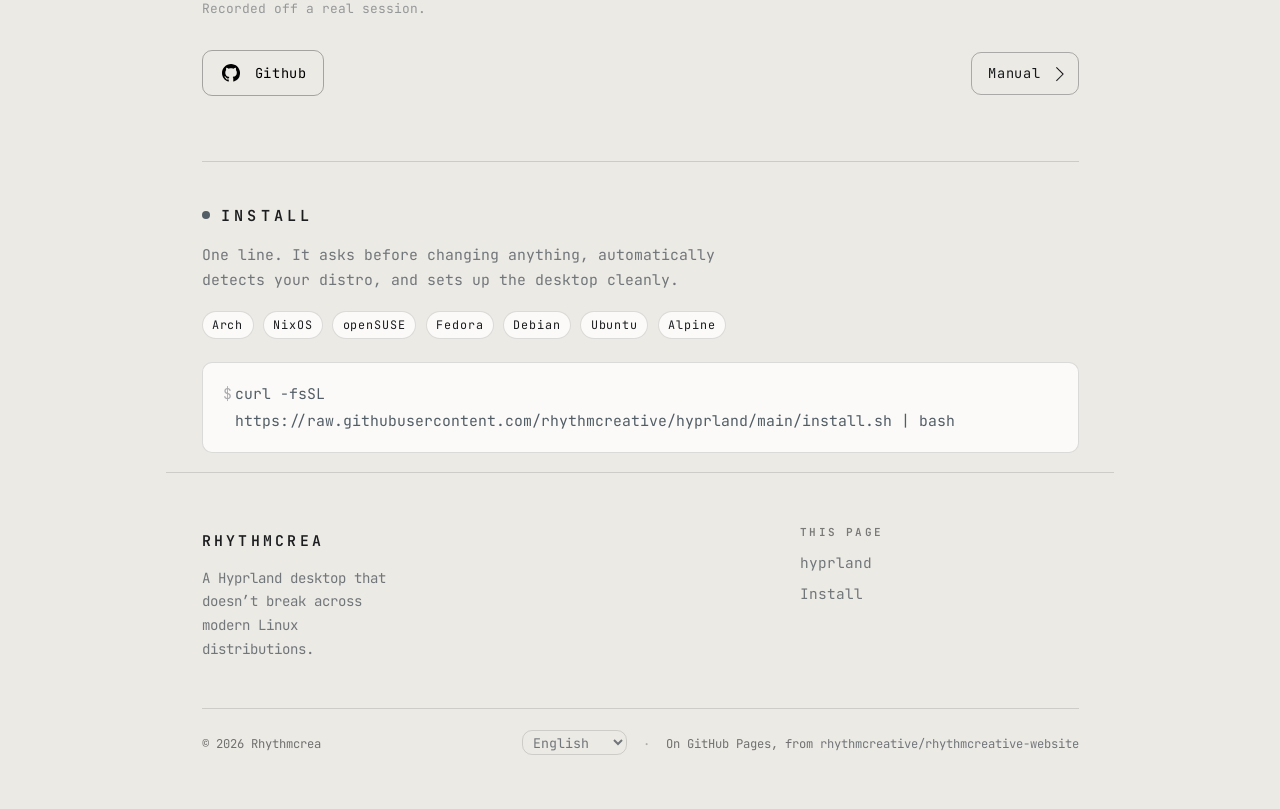
==== commit f514ddb2: "Update documentation and roadmap to reflect release v0.29" ====
--- a/index.html
+++ b/index.html
@@ -330,8 +330,12 @@
 <!-- Hyprland. Lo unico que hay, con su seccion entera. -->
 <section class="cola seccion" id="hyprland">
   <div id="hyprland-caja">
-<div class="cabecera-seccion"><span class="punto-mini"></span><h2>hyprland</h2><span class="meta">v0.25  ·  17 h ago</span></div><figure class="clip"><div class="escena-clip"><video id="clip-hyprland" width="1280" height="720" poster="assets/hyprland-poster.webp" preload="none" playsinline  data-desde="5" loop aria-label="hyprland, the desktop"><source data-src="assets/hyprland-demo.webm" type="video/webm"><source data-src="assets/hyprland-demo.mp4" type="video/mp4">This browser cannot play the clip. It is 50 seconds of the desktop: the launcher, the control centre and the end.</video><button class="clip-play" type="button" data-play="clip-hyprland" aria-label="Reproducir el clip"><svg viewBox="0 0 24 24" aria-hidden="true"><path d="M8 5.5v13l11-6.5-11-6.5Z" fill="currentColor"/></svg></button></div><div class="clip-barra"><button class="clip-btn" type="button" data-accion="play" aria-label="Reproducir"><svg viewBox="0 0 24 24" aria-hidden="true" class="ico-play"><path d="M8 5.5v13l11-6.5-11-6.5Z" fill="currentColor"/></svg><svg viewBox="0 0 24 24" aria-hidden="true" class="ico-pausa"><path d="M8 5h3v14H8zM13 5h3v14h-3z" fill="currentColor"/></svg></button><div class="clip-pista" role="slider" tabindex="0" aria-label="Posicion" aria-valuemin="0" aria-valuemax="100" aria-valuenow="0"><span class="clip-barra-rota"></span><span class="clip-mando"></span></div><span class="clip-tiempo"><b class="clip-actual">0:00</b><i>/</i><span class="clip-total">--:--</span></span><div class="clip-vol"><button class="clip-btn" type="button" data-accion="mute" aria-label="Quitar el sonido"><svg viewBox="0 0 24 24" aria-hidden="true" class="ico-son"><path d="M4 9v6h4l5 4V5L8 9H4Z" fill="currentColor"/><path d="M16 8.5a4.5 4.5 0 0 1 0 7" fill="none" stroke="currentColor" stroke-width="1.6" stroke-linecap="round"/></svg><svg viewBox="0 0 24 24" aria-hidden="true" class="ico-mudo"><path d="M4 9v6h4l5 4V5L8 9H4Z" fill="currentColor"/><path d="m16 9 5 6M21 9l-5 6" stroke="currentColor" stroke-width="1.6" stroke-linecap="round"/></svg></button><div class="clip-pista clip-vol-pista" role="slider" tabindex="0" aria-label="Volumen" aria-valuemin="0" aria-valuemax="100" aria-valuenow="100"><span class="clip-barra-rota"></span><span class="clip-mando"></span></div></div></div><figcaption class="nota-dato">Recorded off a real session.</figcaption></figure><div class="acciones-seccion"><a class="b b-gh" href="https://github.com/rhythmcreative/hyprland" target="_blank" rel="noopener"><span class="marca" aria-hidden="true"><svg viewBox="0 0 16 16" fill="currentColor"><path d="M8 0C3.58 0 0 3.58 0 8c0 3.54 2.29 6.53 5.47 7.59.4.07.55-.17.55-.38 0-.19-.01-.82-.01-1.49-2.01.37-2.53-.49-2.69-.94-.09-.23-.48-.94-.82-1.13-.28-.15-.68-.52-.01-.53.63-.01 1.08.58 1.23.82.72 1.21 1.87.87 2.33.66.07-.52.28-.87.51-1.07-1.78-.2-3.64-.89-3.64-3.95 0-.87.31-1.59.82-2.15-.08-.2-.36-1.02.08-2.12 0 0 .67-.21 2.2.82.64-.18 1.32-.27 2-.27s1.36.09 2 .27c1.53-1.04 2.2-.82 2.2-.82.44 1.1.16 1.92.08 2.12.51.56.82 1.27.82 2.15 0 3.07-1.87 3.75-3.65 3.95.29.25.54.73.54 1.48 0 1.07-.01 1.93-.01 2.2 0 .21.15.46.55.38A8.01 8.01 0 0 0 16 8c0-4.42-3.58-8-8-8Z"/></svg></span>Github</a><a class="b b-flecha" href="manual.html"><span>Manual</span><i aria-hidden="true"></i></a></div><div class="instalar" id="instalar"><h3 class="instalar-titulo">Install</h3><p class="instalar-texto">One line. It asks before changing anything, automatically detects your distro, and sets up the desktop cleanly.</p><div class="distros-soportadas" aria-label="Supported distributions"><span class="chip-distro">Arch</span><span class="chip-distro">NixOS</span><span class="chip-distro">openSUSE</span><span class="chip-distro">Fedora</span><span class="chip-distro">Debian</span><span class="chip-distro">Ubuntu</span><span class="chip-distro">Alpine</span></div><div class="comando instalar-cmd"><code>curl -fsSL https://raw.githubusercontent.com/rhythmcreative/hyprland/main/install.sh | bash</code><button class="copiar" type="button" data-copiar="curl -fsSL https://raw.githubusercontent.com/rhythmcreative/hyprland/main/install.sh | bash">copy</button></div></div>
+<div class="cabecera-seccion"><span class="punto-mini"></span><h2>hyprland</h2><span class="meta">v0.29  ·  39 min ago</span></div><figure class="clip"><div class="escena-clip"><video id="clip-hyprland" width="1280" height="720" poster="assets/hyprland-poster.webp" preload="none" playsinline  data-desde="5" loop aria-label="hyprland, the desktop"><source data-src="assets/hyprland-demo.webm" type="video/webm"><source data-src="assets/hyprland-demo.mp4" type="video/mp4">This browser cannot play the clip. It is 50 seconds of the desktop: the launcher, the control centre and the end.</video><button class="clip-play" type="button" data-play="clip-hyprland" aria-label="Reproducir el clip"><svg viewBox="0 0 24 24" aria-hidden="true"><path d="M8 5.5v13l11-6.5-11-6.5Z" fill="currentColor"/></svg></button></div><div class="clip-barra"><button class="clip-btn" type="button" data-accion="play" aria-label="Reproducir"><svg viewBox="0 0 24 24" aria-hidden="true" class="ico-play"><path d="M8 5.5v13l11-6.5-11-6.5Z" fill="currentColor"/></svg><svg viewBox="0 0 24 24" aria-hidden="true" class="ico-pausa"><path d="M8 5h3v14H8zM13 5h3v14h-3z" fill="currentColor"/></svg></button><div class="clip-pista" role="slider" tabindex="0" aria-label="Posicion" aria-valuemin="0" aria-valuemax="100" aria-valuenow="0"><span class="clip-barra-rota"></span><span class="clip-mando"></span></div><span class="clip-tiempo"><b class="clip-actual">0:00</b><i>/</i><span class="clip-total">--:--</span></span><div class="clip-vol"><button class="clip-btn" type="button" data-accion="mute" aria-label="Quitar el sonido"><svg viewBox="0 0 24 24" aria-hidden="true" class="ico-son"><path d="M4 9v6h4l5 4V5L8 9H4Z" fill="currentColor"/><path d="M16 8.5a4.5 4.5 0 0 1 0 7" fill="none" stroke="currentColor" stroke-width="1.6" stroke-linecap="round"/></svg><svg viewBox="0 0 24 24" aria-hidden="true" class="ico-mudo"><path d="M4 9v6h4l5 4V5L8 9H4Z" fill="currentColor"/><path d="m16 9 5 6M21 9l-5 6" stroke="currentColor" stroke-width="1.6" stroke-linecap="round"/></svg></button><div class="clip-pista clip-vol-pista" role="slider" tabindex="0" aria-label="Volumen" aria-valuemin="0" aria-valuemax="100" aria-valuenow="100"><span class="clip-barra-rota"></span><span class="clip-mando"></span></div></div></div><figcaption class="nota-dato">Recorded off a real session.</figcaption></figure><div class="acciones-seccion"><a class="b b-gh" href="https://github.com/rhythmcreative/hyprland" target="_blank" rel="noopener"><span class="marca" aria-hidden="true"><svg viewBox="0 0 16 16" fill="currentColor"><path d="M8 0C3.58 0 0 3.58 0 8c0 3.54 2.29 6.53 5.47 7.59.4.07.55-.17.55-.38 0-.19-.01-.82-.01-1.49-2.01.37-2.53-.49-2.69-.94-.09-.23-.48-.94-.82-1.13-.28-.15-.68-.52-.01-.53.63-.01 1.08.58 1.23.82.72 1.21 1.87.87 2.33.66.07-.52.28-.87.51-1.07-1.78-.2-3.64-.89-3.64-3.95 0-.87.31-1.59.82-2.15-.08-.2-.36-1.02.08-2.12 0 0 .67-.21 2.2.82.64-.18 1.32-.27 2-.27s1.36.09 2 .27c1.53-1.04 2.2-.82 2.2-.82.44 1.1.16 1.92.08 2.12.51.56.82 1.27.82 2.15 0 3.07-1.87 3.75-3.65 3.95.29.25.54.73.54 1.48 0 1.07-.01 1.93-.01 2.2 0 .21.15.46.55.38A8.01 8.01 0 0 0 16 8c0-4.42-3.58-8-8-8Z"/></svg></span>Github</a><a class="b b-flecha" href="manual.html"><span>Manual</span><i aria-hidden="true"></i></a></div><div class="instalar" id="instalar"><h3 class="instalar-titulo">Install</h3><p class="instalar-texto">One line. It asks before changing anything, automatically detects your distro, and sets up the desktop cleanly.</p><div class="distros-soportadas" aria-label="Supported distributions"><span class="chip-distro">Arch</span><span class="chip-distro">NixOS</span><span class="chip-distro">openSUSE</span><span class="chip-distro">Fedora</span><span class="chip-distro">Debian</span><span class="chip-distro">Ubuntu</span><span class="chip-distro">Alpine</span></div><div class="comando instalar-cmd"><code>curl -fsSL https://raw.githubusercontent.com/rhythmcreative/hyprland/main/install.sh | bash</code><button class="copiar" type="button" data-copiar="curl -fsSL https://raw.githubusercontent.com/rhythmcreative/hyprland/main/install.sh | bash">copy</button></div></div>
   </div>
+
+
+
+
 
 
 
--- a/assets/style.css
+++ b/assets/style.css
@@ -1054,12 +1054,10 @@
 html.claro .b-gh .marca { color: #000000; }
 
 .acciones-seccion {
-  display: flex; flex-wrap: wrap; gap: 0.6rem; margin-top: 1.6rem;
-  /* El de github a la izquierda y el del manual a la derecha, con el hueco en
-     medio. Antes eran dos enlaces juntos en una esquina y con space-between se
-     quedan en los dos extremos, que es lo que se ha pedido. En un movil, que no
-     cabe la separacion, se vuelven a juntar y se alinean a la izquierda. */
-  justify-content: space-between; align-items: center;
+  display: flex; flex-wrap: nowrap; gap: 0.6rem; margin-top: 1.6rem;
+  /* El de github a la izquierda y el del manual a la derecha, en las dos puntas
+     con el espacio en medio tanto en escritorio como en movil. */
+  justify-content: space-between; align-items: center; width: 100%;
 }
 
 /* El boton del manual, con la flecha dibujada con bordes y no con un glifo: la
@@ -1070,10 +1068,6 @@
               border-top: 1px solid currentColor; border-right: 1px solid currentColor;
               transform: rotate(45deg); transition: transform 0.18s; }
 .b-flecha:hover i { transform: rotate(45deg) translate(2px, -2px); }
-
-@media (max-width: 560px) {
-  .acciones-seccion { justify-content: flex-start; }
-}
 
 /* ── Las piezas ─────────────────────────────────────────────────────────────
    Una fila, con un filo a la izquierda que se enciende al abrirla. Sin caja:
@@ -2249,22 +2243,17 @@
   position: fixed;
   top: 0;
   left: 0;
-  height: 3px;
+  height: 2px;
   width: 0%;
   z-index: 1000;
   pointer-events: none;
-  background: linear-gradient(90deg, var(--azul-4) 0%, var(--oxido) 50%, #4ecdc4 100%);
-  background-size: 200% 100%;
-  box-shadow: 0 0 10px rgba(153, 186, 201, 0.65), 0 0 4px var(--oxido);
-  animation: brillo-progreso 2.6s linear infinite;
+  background: var(--hielo);
+  box-shadow: 0 0 6px rgba(153, 186, 201, 0.45);
   transition: width 0.08s ease-out;
 }
-@keyframes brillo-progreso {
-  0% { background-position: 0% 50%; }
-  100% { background-position: 200% 50%; }
-}
 html.claro .linea-progreso {
-  box-shadow: 0 0 8px rgba(32, 90, 120, 0.4), 0 0 3px var(--oxido);
+  background: var(--azul-1);
+  box-shadow: 0 0 4px rgba(32, 90, 120, 0.3);
 }
 
 /* ── El texto ───────────────────────────────────────────────────────────────── */
@@ -2531,24 +2520,45 @@
    animarla dentro del keyframe. Sin la declaracion seria una cadena y el
    fundido saldria de golpe en el ultimo fotograma. */
 
-/* Onda circular expansiva que nace de las coordenadas del interruptor (--vt-x, --vt-y).
-   El tema nuevo se despliega con clip-path circular y el anterior se desvanece suavemente. */
+/* Transición luminosa cinemática: el ángel y la escena se disuelven suavemente
+   con un sutil destello de luz y fundido orgánico, evitando cortes artificiales. */
 ::view-transition-old(root) {
-  animation: vt-fade-out 320ms cubic-bezier(0.4, 0, 0.2, 1) both;
+  animation: vt-angel-viejo 420ms cubic-bezier(0.4, 0, 0.2, 1) both;
+  z-index: 1;
 }
 
 ::view-transition-new(root) {
-  animation: vt-wipe 380ms cubic-bezier(0.4, 0, 0.2, 1) both;
-}
-
-@keyframes vt-fade-out {
-  from { opacity: 1; }
-  to { opacity: 0; }
-}
-
-@keyframes vt-wipe {
-  from { clip-path: circle(0% at var(--vt-x, 85%) var(--vt-y, 25px)); }
-  to { clip-path: circle(150% at var(--vt-x, 85%) var(--vt-y, 25px)); }
+  animation: vt-angel-nuevo 420ms cubic-bezier(0.4, 0, 0.2, 1) both;
+  z-index: 2;
+}
+
+@keyframes vt-angel-viejo {
+  0% {
+    opacity: 1;
+    filter: brightness(1);
+  }
+  40% {
+    opacity: 0.85;
+    filter: brightness(1.12);
+  }
+  100% {
+    opacity: 0;
+    filter: brightness(1.2);
+  }
+}
+
+@keyframes vt-angel-nuevo {
+  0% {
+    opacity: 0;
+    filter: brightness(1.15);
+  }
+  60% {
+    opacity: 0.9;
+  }
+  100% {
+    opacity: 1;
+    filter: brightness(1);
+  }
 }
 
 /* Transición suave para navegadores sin View Transitions */
@@ -2792,25 +2802,7 @@
 }
 
 /* ── "Next", al final de cada seccion ─────────────────────────────────────────
-   El manual de omarchy cierra cada capitulo con el siguiente. Es de las pocas
-   cosas de ahi que si que Buckyan bien: un texto largo se lee peor cuando cada
-   pantalla te obliga a decidir como seguir. */
-.siguiente {
-  display: inline-flex; align-items: baseline; gap: 0.55rem;
-  margin-top: 1.6rem; padding-top: 0.7rem;
-  border-top: 1px solid var(--linea);
-  font-size: 0.8rem; color: var(--gris); text-decoration: none;
-}
-.siguiente span { font-size: 0.6rem; letter-spacing: 0.16em;
-                  text-transform: uppercase; color: rgba(107, 130, 140, 0.65); }
-.siguiente:hover { color: var(--hielo); }
-.siguiente:hover span { color: var(--azul-4); }
-.siguiente i { width: 0; height: 0; align-self: center;
-               border-left: 5px solid currentColor;
-               border-top: 3.5px solid transparent;
-               border-bottom: 3.5px solid transparent;
-               transition: transform 0.2s; }
-.siguiente:hover i { transform: translateX(3px); }
+
 
 .fin-manual { margin-top: 1.6rem; padding-top: 0.7rem;
               border-top: 1px solid var(--linea);
@@ -2838,9 +2830,7 @@
    falta una regla aparte. El indice sigue siendo la tira deslizable de antes. */
 @media (max-width: 860px) {
   .cabecera-proyecto h2 { font-size: 1.15rem; }
-  .indice h3 { padding-left: 0.5rem; }
-  .indice ol.subs li a { padding-left: 0.5rem; }
-  .siguiente i { display: none; }
+
 
   /* Una sola tira deslizable, sin un bloque por proyecto.
      --
@@ -3048,10 +3038,14 @@
   left: 0;
   width: 100%;
   height: 0%;
-  background: linear-gradient(180deg, var(--azul-4) 0%, var(--oxido) 55%, #4ecdc4 100%);
-  box-shadow: 0 0 10px rgba(153, 186, 201, 0.7), 0 0 5px var(--oxido);
+  background: var(--hielo);
+  box-shadow: 0 0 8px rgba(153, 186, 201, 0.55);
   border-radius: 999px;
   transition: height 0.08s ease-out;
+}
+html.claro .timeline-linea-progreso {
+  background: var(--azul-1);
+  box-shadow: 0 0 5px rgba(48, 79, 121, 0.3);
 }
 .hitos-lista {
   position: relative;
@@ -3550,57 +3544,99 @@
 html.con-indice { overflow: hidden; }
 
 /* ── Anterior / siguiente ─────────────────────────────────────────────────────
-   Los dos en una fila: con uno solo no hay vuelta atras, que es justo lo que
-   hace falta en un movil donde el indice cuesta de abrir. */
+   Solo visible en tablet y movil (en escritorio el usuario dispone del indice
+   fijo a la vista). En movil ambos botones se alinean en una sola linea
+   horizontal sin apilarse, con texto recortado limpiamente en una linea. */
 .siguientes {
-  display: flex; align-items: stretch; gap: 1rem;
-  margin-top: 2rem; padding-top: 1.2rem;
-  border-top: 1px solid var(--linea);
-  flex-wrap: wrap;
-}
-.siguiente {
-  display: inline-flex; align-items: center; gap: 0.65rem;
-  flex: 1 1 12rem;
-  font-size: 0.8rem; color: var(--gris); text-decoration: none;
-  padding: 0.65rem 0.95rem;
-  border: 1px solid var(--linea);
-  border-radius: var(--r);
-  background: var(--cristal-opaco);
-  box-shadow: 0 1px 3px rgba(0, 0, 0, 0.15);
-  transition: color 0.18s ease, border-color 0.18s ease, background 0.18s ease, transform 0.18s ease;
-}
-.siguiente.anterior { justify-content: flex-start; }
-.siguiente:not(.anterior) { justify-content: flex-end; text-align: right; }
-.siguiente span { font-size: 0.6rem; letter-spacing: 0.16em;
-                  text-transform: uppercase; color: rgba(107, 130, 140, 0.65);
-                  white-space: nowrap; }
-.siguiente:hover {
-  color: var(--hielo);
-  border-color: var(--linea-alta);
-  background: rgba(153, 186, 201, 0.08);
-  transform: translateY(-1px);
-}
-.siguiente:hover span { color: var(--azul-4); }
-.siguiente i { width: 0; height: 0; align-self: center; flex: none;
-               border-left: 5px solid currentColor;
-               border-top: 3.5px solid transparent;
-               border-bottom: 3.5px solid transparent;
-               transition: transform 0.2s; }
-.siguiente.anterior i { transform: rotate(180deg); }
-.siguiente:not(.anterior):hover i { transform: translateX(3px); }
-.siguiente.anterior:hover i { transform: rotate(180deg) translateX(3px); }
-.siguiente.arriba i { transform: rotate(-90deg); }
-.siguiente.arriba:hover i { transform: rotate(-90deg) translateX(3px); }
-
-/* En movil los dos van apilados y con altura de dedo, no en fila: con 390 px de
-   ancho, dos botones de texto largo en fila se parten en tres lineas cada uno. */
-@media (max-width: 620px) {
-  .siguientes { flex-direction: column; gap: 0.6rem; }
-  .siguiente { flex: none; justify-content: flex-start !important;
-               text-align: left !important; min-height: 44px;
-               align-items: center; }
-  .siguiente + .siguiente { border-top: 1px solid var(--linea); }
-  .siguiente i { display: none; }
+  display: none !important;
+}
+
+@media (max-width: 1024px) {
+  .siguientes {
+    display: flex !important;
+    align-items: center;
+    gap: 0.65rem;
+    margin-top: 2rem;
+    padding-top: 1.2rem;
+    border-top: 1px solid var(--linea);
+    width: 100%;
+    flex-wrap: nowrap;
+  }
+  .siguiente {
+    display: inline-flex;
+    align-items: center;
+    gap: 0.45rem;
+    flex: 1 1 0;
+    min-width: 0;
+    font-size: 0.78rem;
+    color: var(--gris);
+    text-decoration: none;
+    padding: 0.6rem 0.75rem;
+    border: 1px solid var(--linea);
+    border-radius: var(--r);
+    background: var(--cristal-opaco);
+    box-shadow: 0 1px 3px rgba(0, 0, 0, 0.15);
+    white-space: nowrap;
+    overflow: hidden;
+    transition: color 0.18s ease, border-color 0.18s ease, background 0.18s ease, transform 0.18s ease;
+  }
+  .siguiente.anterior { justify-content: flex-start; text-align: left; }
+  .siguiente:not(.anterior) { justify-content: flex-end; text-align: right; }
+  .siguientes > .siguiente:only-child { margin-left: auto; flex: 0 1 auto; max-width: 100%; }
+
+  .siguiente span {
+    font-size: 0.58rem;
+    letter-spacing: 0.12em;
+    text-transform: uppercase;
+    color: rgba(107, 130, 140, 0.65);
+    white-space: nowrap;
+    flex: none;
+  }
+  .siguiente-tit {
+    font-weight: 400;
+    overflow: hidden;
+    text-overflow: ellipsis;
+    white-space: nowrap;
+    min-width: 0;
+    flex: 1 1 auto;
+  }
+  .siguiente:hover {
+    color: var(--hielo);
+    border-color: var(--linea-alta);
+    background: rgba(153, 186, 201, 0.08);
+    transform: translateY(-1px);
+  }
+  .siguiente:hover span { color: var(--azul-4); }
+  .siguiente i {
+    width: 0;
+    height: 0;
+    align-self: center;
+    flex: none;
+    border-left: 5px solid currentColor;
+    border-top: 3.5px solid transparent;
+    border-bottom: 3.5px solid transparent;
+    transition: transform 0.2s;
+  }
+  .siguiente.anterior i { transform: rotate(180deg); }
+  .siguiente:not(.anterior):hover i { transform: translateX(3px); }
+  .siguiente.anterior:hover i { transform: rotate(180deg) translateX(3px); }
+  .siguiente.arriba i { transform: rotate(-90deg); }
+  .siguiente.arriba:hover i { transform: rotate(-90deg) translateX(3px); }
+}
+
+@media (max-width: 520px) {
+  .siguientes {
+    gap: 0.4rem;
+  }
+  .siguiente {
+    padding: 0.5rem 0.55rem;
+    gap: 0.35rem;
+    font-size: 0.72rem;
+  }
+  .siguiente span {
+    font-size: 0.52rem;
+    letter-spacing: 0.06em;
+  }
 }
 
 html.claro .siguiente {
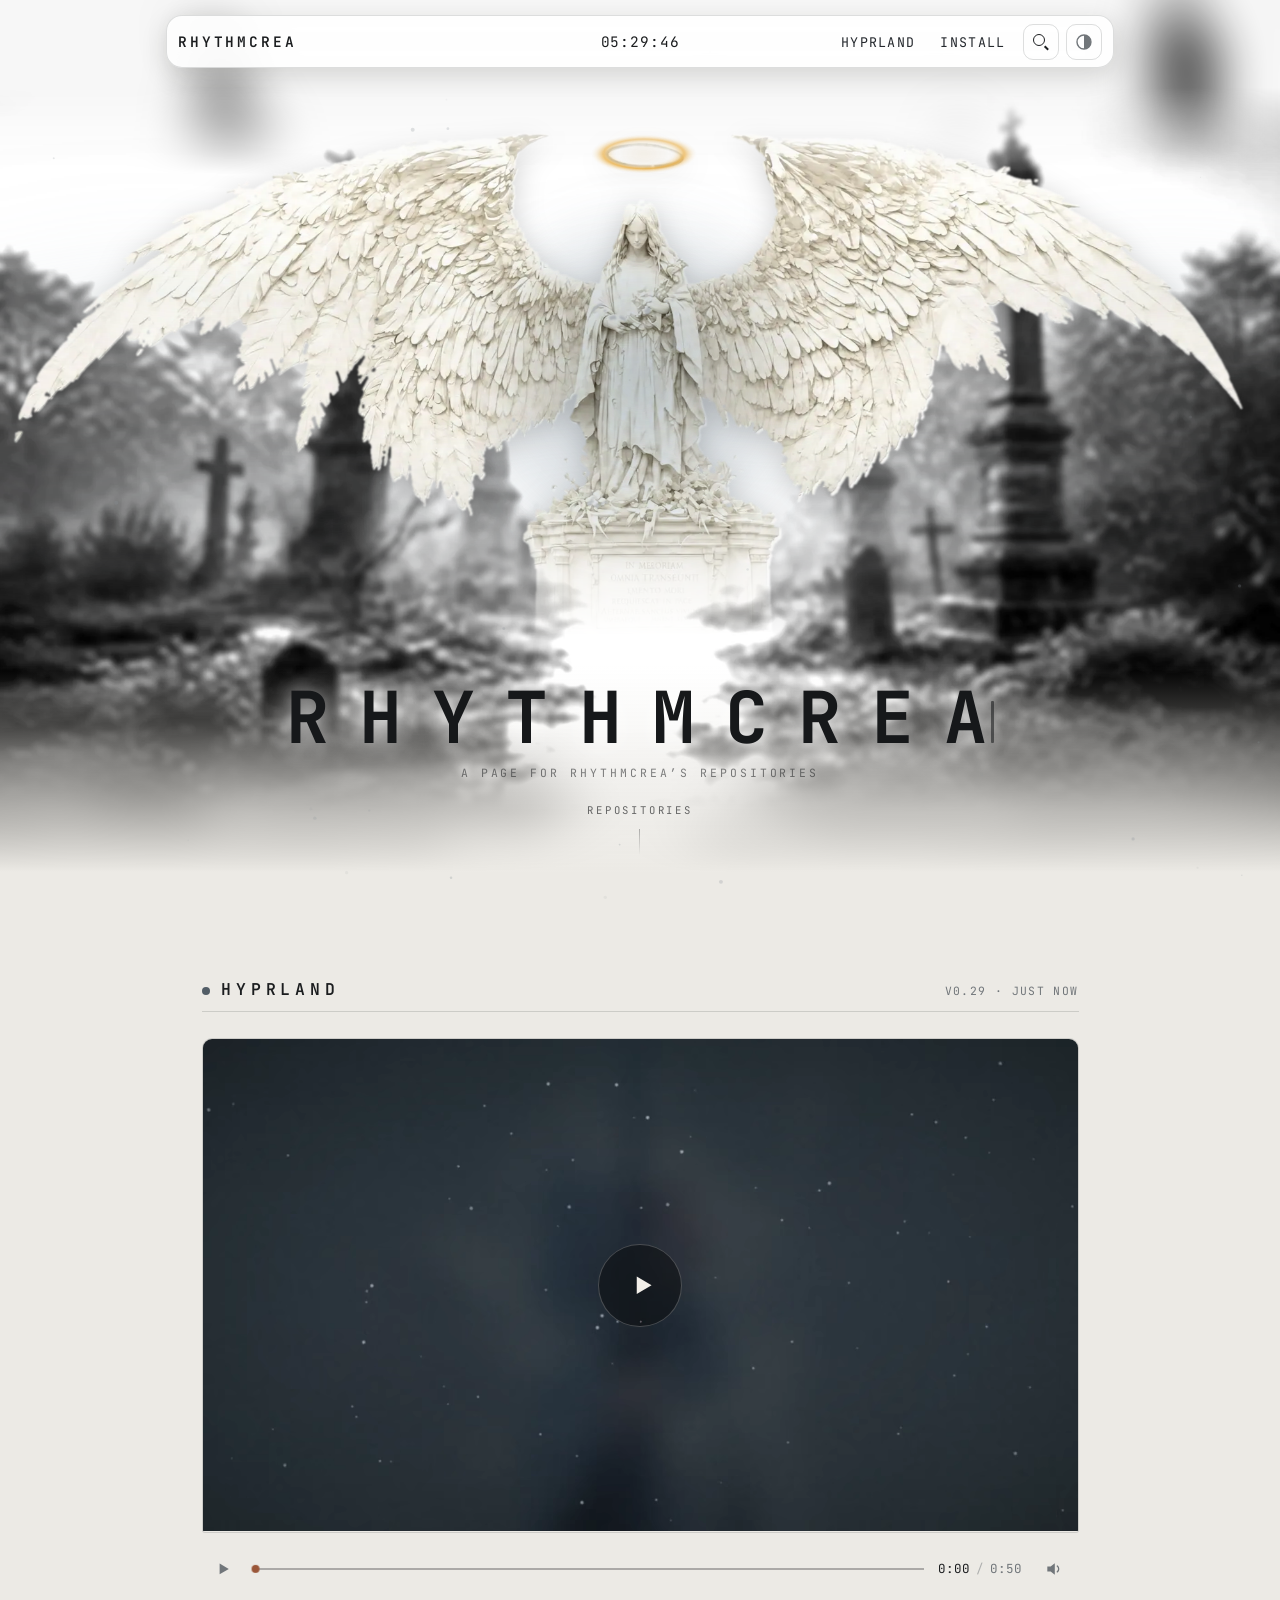
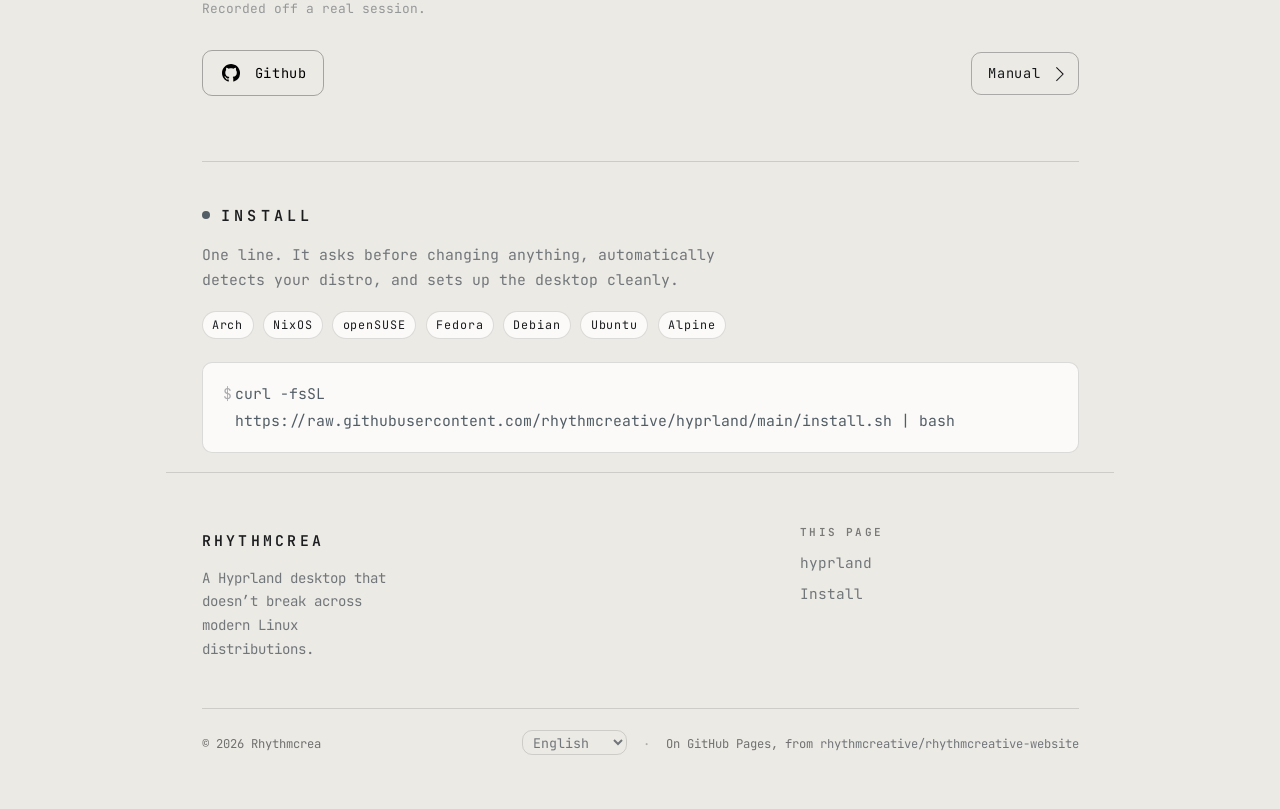
==== commit d3836121: "Update docs and github activity with OTA fix" ====
--- a/index.html
+++ b/index.html
@@ -330,8 +330,9 @@
 <!-- Hyprland. Lo unico que hay, con su seccion entera. -->
 <section class="cola seccion" id="hyprland">
   <div id="hyprland-caja">
-<div class="cabecera-seccion"><span class="punto-mini"></span><h2>hyprland</h2><span class="meta">v0.29  ·  39 min ago</span></div><figure class="clip"><div class="escena-clip"><video id="clip-hyprland" width="1280" height="720" poster="assets/hyprland-poster.webp" preload="none" playsinline  data-desde="5" loop aria-label="hyprland, the desktop"><source data-src="assets/hyprland-demo.webm" type="video/webm"><source data-src="assets/hyprland-demo.mp4" type="video/mp4">This browser cannot play the clip. It is 50 seconds of the desktop: the launcher, the control centre and the end.</video><button class="clip-play" type="button" data-play="clip-hyprland" aria-label="Reproducir el clip"><svg viewBox="0 0 24 24" aria-hidden="true"><path d="M8 5.5v13l11-6.5-11-6.5Z" fill="currentColor"/></svg></button></div><div class="clip-barra"><button class="clip-btn" type="button" data-accion="play" aria-label="Reproducir"><svg viewBox="0 0 24 24" aria-hidden="true" class="ico-play"><path d="M8 5.5v13l11-6.5-11-6.5Z" fill="currentColor"/></svg><svg viewBox="0 0 24 24" aria-hidden="true" class="ico-pausa"><path d="M8 5h3v14H8zM13 5h3v14h-3z" fill="currentColor"/></svg></button><div class="clip-pista" role="slider" tabindex="0" aria-label="Posicion" aria-valuemin="0" aria-valuemax="100" aria-valuenow="0"><span class="clip-barra-rota"></span><span class="clip-mando"></span></div><span class="clip-tiempo"><b class="clip-actual">0:00</b><i>/</i><span class="clip-total">--:--</span></span><div class="clip-vol"><button class="clip-btn" type="button" data-accion="mute" aria-label="Quitar el sonido"><svg viewBox="0 0 24 24" aria-hidden="true" class="ico-son"><path d="M4 9v6h4l5 4V5L8 9H4Z" fill="currentColor"/><path d="M16 8.5a4.5 4.5 0 0 1 0 7" fill="none" stroke="currentColor" stroke-width="1.6" stroke-linecap="round"/></svg><svg viewBox="0 0 24 24" aria-hidden="true" class="ico-mudo"><path d="M4 9v6h4l5 4V5L8 9H4Z" fill="currentColor"/><path d="m16 9 5 6M21 9l-5 6" stroke="currentColor" stroke-width="1.6" stroke-linecap="round"/></svg></button><div class="clip-pista clip-vol-pista" role="slider" tabindex="0" aria-label="Volumen" aria-valuemin="0" aria-valuemax="100" aria-valuenow="100"><span class="clip-barra-rota"></span><span class="clip-mando"></span></div></div></div><figcaption class="nota-dato">Recorded off a real session.</figcaption></figure><div class="acciones-seccion"><a class="b b-gh" href="https://github.com/rhythmcreative/hyprland" target="_blank" rel="noopener"><span class="marca" aria-hidden="true"><svg viewBox="0 0 16 16" fill="currentColor"><path d="M8 0C3.58 0 0 3.58 0 8c0 3.54 2.29 6.53 5.47 7.59.4.07.55-.17.55-.38 0-.19-.01-.82-.01-1.49-2.01.37-2.53-.49-2.69-.94-.09-.23-.48-.94-.82-1.13-.28-.15-.68-.52-.01-.53.63-.01 1.08.58 1.23.82.72 1.21 1.87.87 2.33.66.07-.52.28-.87.51-1.07-1.78-.2-3.64-.89-3.64-3.95 0-.87.31-1.59.82-2.15-.08-.2-.36-1.02.08-2.12 0 0 .67-.21 2.2.82.64-.18 1.32-.27 2-.27s1.36.09 2 .27c1.53-1.04 2.2-.82 2.2-.82.44 1.1.16 1.92.08 2.12.51.56.82 1.27.82 2.15 0 3.07-1.87 3.75-3.65 3.95.29.25.54.73.54 1.48 0 1.07-.01 1.93-.01 2.2 0 .21.15.46.55.38A8.01 8.01 0 0 0 16 8c0-4.42-3.58-8-8-8Z"/></svg></span>Github</a><a class="b b-flecha" href="manual.html"><span>Manual</span><i aria-hidden="true"></i></a></div><div class="instalar" id="instalar"><h3 class="instalar-titulo">Install</h3><p class="instalar-texto">One line. It asks before changing anything, automatically detects your distro, and sets up the desktop cleanly.</p><div class="distros-soportadas" aria-label="Supported distributions"><span class="chip-distro">Arch</span><span class="chip-distro">NixOS</span><span class="chip-distro">openSUSE</span><span class="chip-distro">Fedora</span><span class="chip-distro">Debian</span><span class="chip-distro">Ubuntu</span><span class="chip-distro">Alpine</span></div><div class="comando instalar-cmd"><code>curl -fsSL https://raw.githubusercontent.com/rhythmcreative/hyprland/main/install.sh | bash</code><button class="copiar" type="button" data-copiar="curl -fsSL https://raw.githubusercontent.com/rhythmcreative/hyprland/main/install.sh | bash">copy</button></div></div>
+<div class="cabecera-seccion"><span class="punto-mini"></span><h2>hyprland</h2><span class="meta">v0.29  ·  just now</span></div><figure class="clip"><div class="escena-clip"><video id="clip-hyprland" width="1280" height="720" poster="assets/hyprland-poster.webp" preload="none" playsinline  data-desde="5" loop aria-label="hyprland, the desktop"><source data-src="assets/hyprland-demo.webm" type="video/webm"><source data-src="assets/hyprland-demo.mp4" type="video/mp4">This browser cannot play the clip. It is 50 seconds of the desktop: the launcher, the control centre and the end.</video><button class="clip-play" type="button" data-play="clip-hyprland" aria-label="Reproducir el clip"><svg viewBox="0 0 24 24" aria-hidden="true"><path d="M8 5.5v13l11-6.5-11-6.5Z" fill="currentColor"/></svg></button></div><div class="clip-barra"><button class="clip-btn" type="button" data-accion="play" aria-label="Reproducir"><svg viewBox="0 0 24 24" aria-hidden="true" class="ico-play"><path d="M8 5.5v13l11-6.5-11-6.5Z" fill="currentColor"/></svg><svg viewBox="0 0 24 24" aria-hidden="true" class="ico-pausa"><path d="M8 5h3v14H8zM13 5h3v14h-3z" fill="currentColor"/></svg></button><div class="clip-pista" role="slider" tabindex="0" aria-label="Posicion" aria-valuemin="0" aria-valuemax="100" aria-valuenow="0"><span class="clip-barra-rota"></span><span class="clip-mando"></span></div><span class="clip-tiempo"><b class="clip-actual">0:00</b><i>/</i><span class="clip-total">--:--</span></span><div class="clip-vol"><button class="clip-btn" type="button" data-accion="mute" aria-label="Quitar el sonido"><svg viewBox="0 0 24 24" aria-hidden="true" class="ico-son"><path d="M4 9v6h4l5 4V5L8 9H4Z" fill="currentColor"/><path d="M16 8.5a4.5 4.5 0 0 1 0 7" fill="none" stroke="currentColor" stroke-width="1.6" stroke-linecap="round"/></svg><svg viewBox="0 0 24 24" aria-hidden="true" class="ico-mudo"><path d="M4 9v6h4l5 4V5L8 9H4Z" fill="currentColor"/><path d="m16 9 5 6M21 9l-5 6" stroke="currentColor" stroke-width="1.6" stroke-linecap="round"/></svg></button><div class="clip-pista clip-vol-pista" role="slider" tabindex="0" aria-label="Volumen" aria-valuemin="0" aria-valuemax="100" aria-valuenow="100"><span class="clip-barra-rota"></span><span class="clip-mando"></span></div></div></div><figcaption class="nota-dato">Recorded off a real session.</figcaption></figure><div class="acciones-seccion"><a class="b b-gh" href="https://github.com/rhythmcreative/hyprland" target="_blank" rel="noopener"><span class="marca" aria-hidden="true"><svg viewBox="0 0 16 16" fill="currentColor"><path d="M8 0C3.58 0 0 3.58 0 8c0 3.54 2.29 6.53 5.47 7.59.4.07.55-.17.55-.38 0-.19-.01-.82-.01-1.49-2.01.37-2.53-.49-2.69-.94-.09-.23-.48-.94-.82-1.13-.28-.15-.68-.52-.01-.53.63-.01 1.08.58 1.23.82.72 1.21 1.87.87 2.33.66.07-.52.28-.87.51-1.07-1.78-.2-3.64-.89-3.64-3.95 0-.87.31-1.59.82-2.15-.08-.2-.36-1.02.08-2.12 0 0 .67-.21 2.2.82.64-.18 1.32-.27 2-.27s1.36.09 2 .27c1.53-1.04 2.2-.82 2.2-.82.44 1.1.16 1.92.08 2.12.51.56.82 1.27.82 2.15 0 3.07-1.87 3.75-3.65 3.95.29.25.54.73.54 1.48 0 1.07-.01 1.93-.01 2.2 0 .21.15.46.55.38A8.01 8.01 0 0 0 16 8c0-4.42-3.58-8-8-8Z"/></svg></span>Github</a><a class="b b-flecha" href="manual.html"><span>Manual</span><i aria-hidden="true"></i></a></div><div class="instalar" id="instalar"><h3 class="instalar-titulo">Install</h3><p class="instalar-texto">One line. It asks before changing anything, automatically detects your distro, and sets up the desktop cleanly.</p><div class="distros-soportadas" aria-label="Supported distributions"><span class="chip-distro">Arch</span><span class="chip-distro">NixOS</span><span class="chip-distro">openSUSE</span><span class="chip-distro">Fedora</span><span class="chip-distro">Debian</span><span class="chip-distro">Ubuntu</span><span class="chip-distro">Alpine</span></div><div class="comando instalar-cmd"><code>curl -fsSL https://raw.githubusercontent.com/rhythmcreative/hyprland/main/install.sh | bash</code><button class="copiar" type="button" data-copiar="curl -fsSL https://raw.githubusercontent.com/rhythmcreative/hyprland/main/install.sh | bash">copy</button></div></div>
   </div>
+
 
 
 
